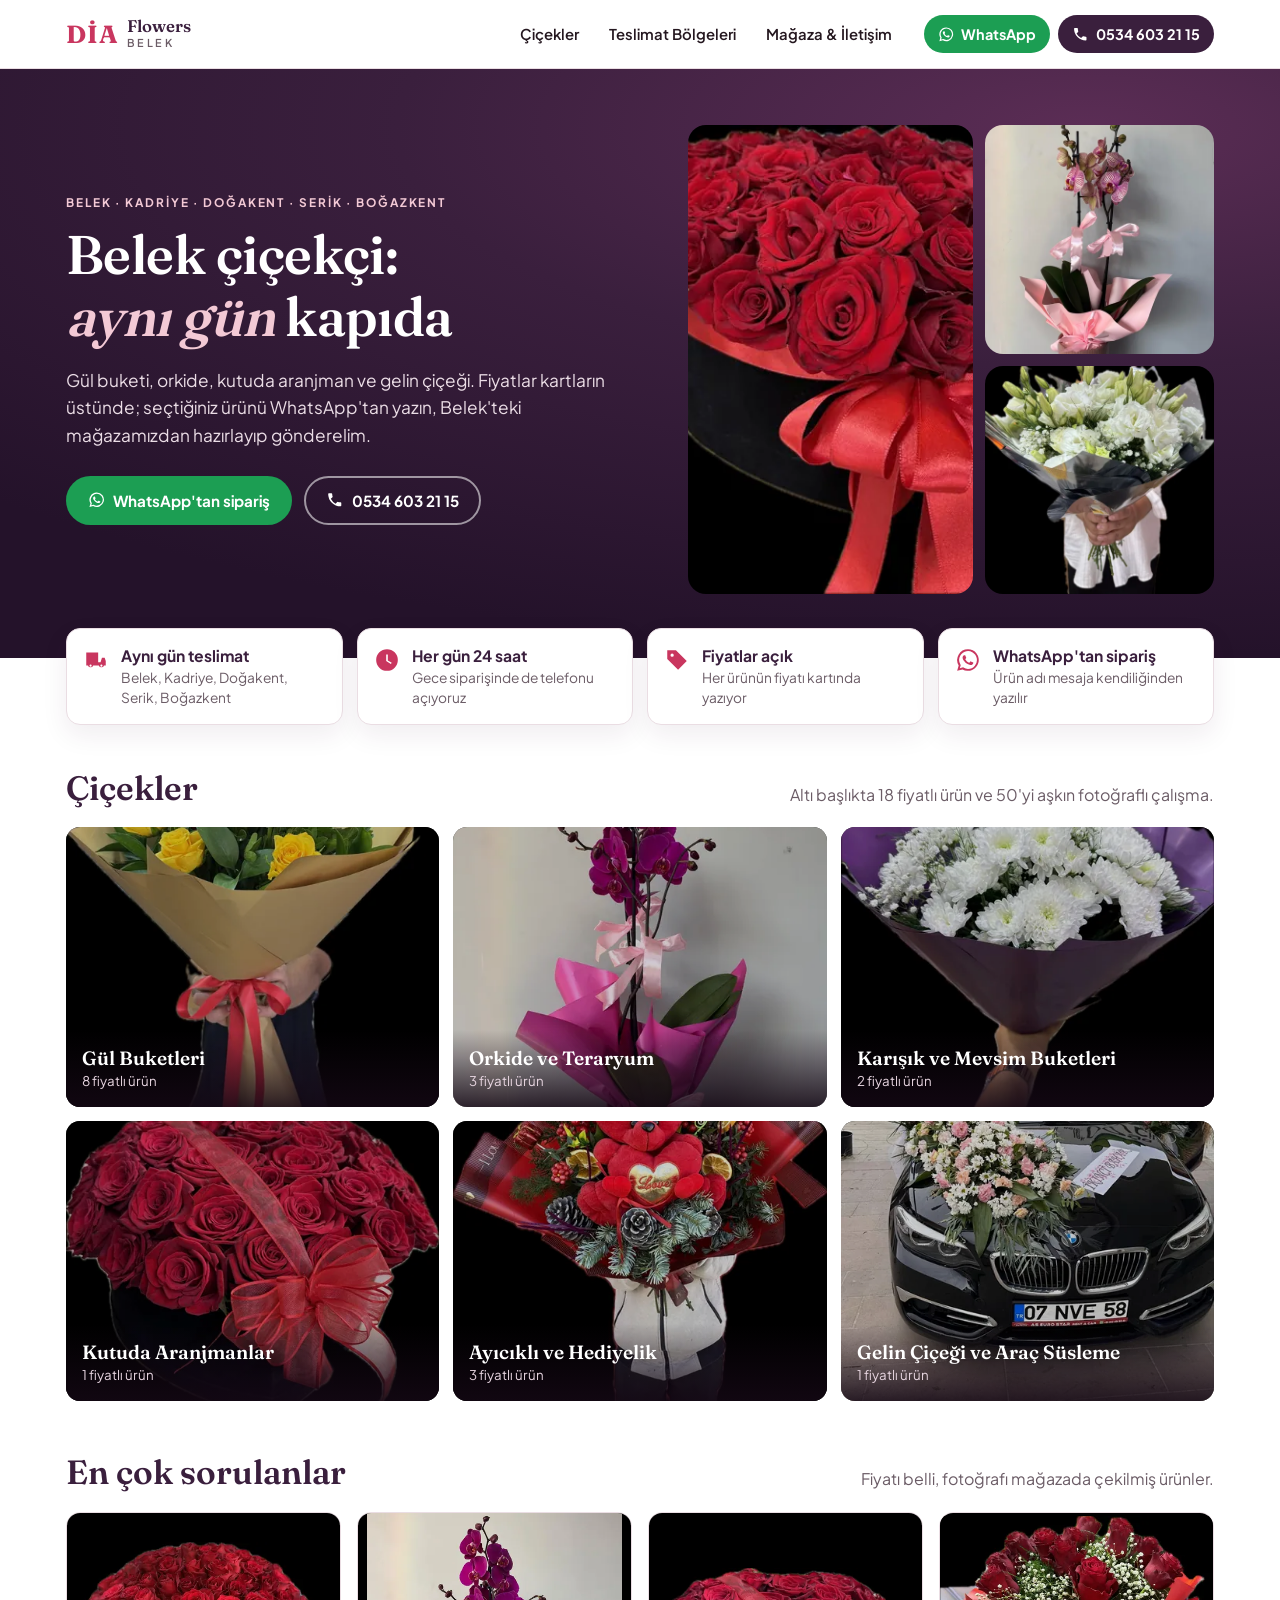
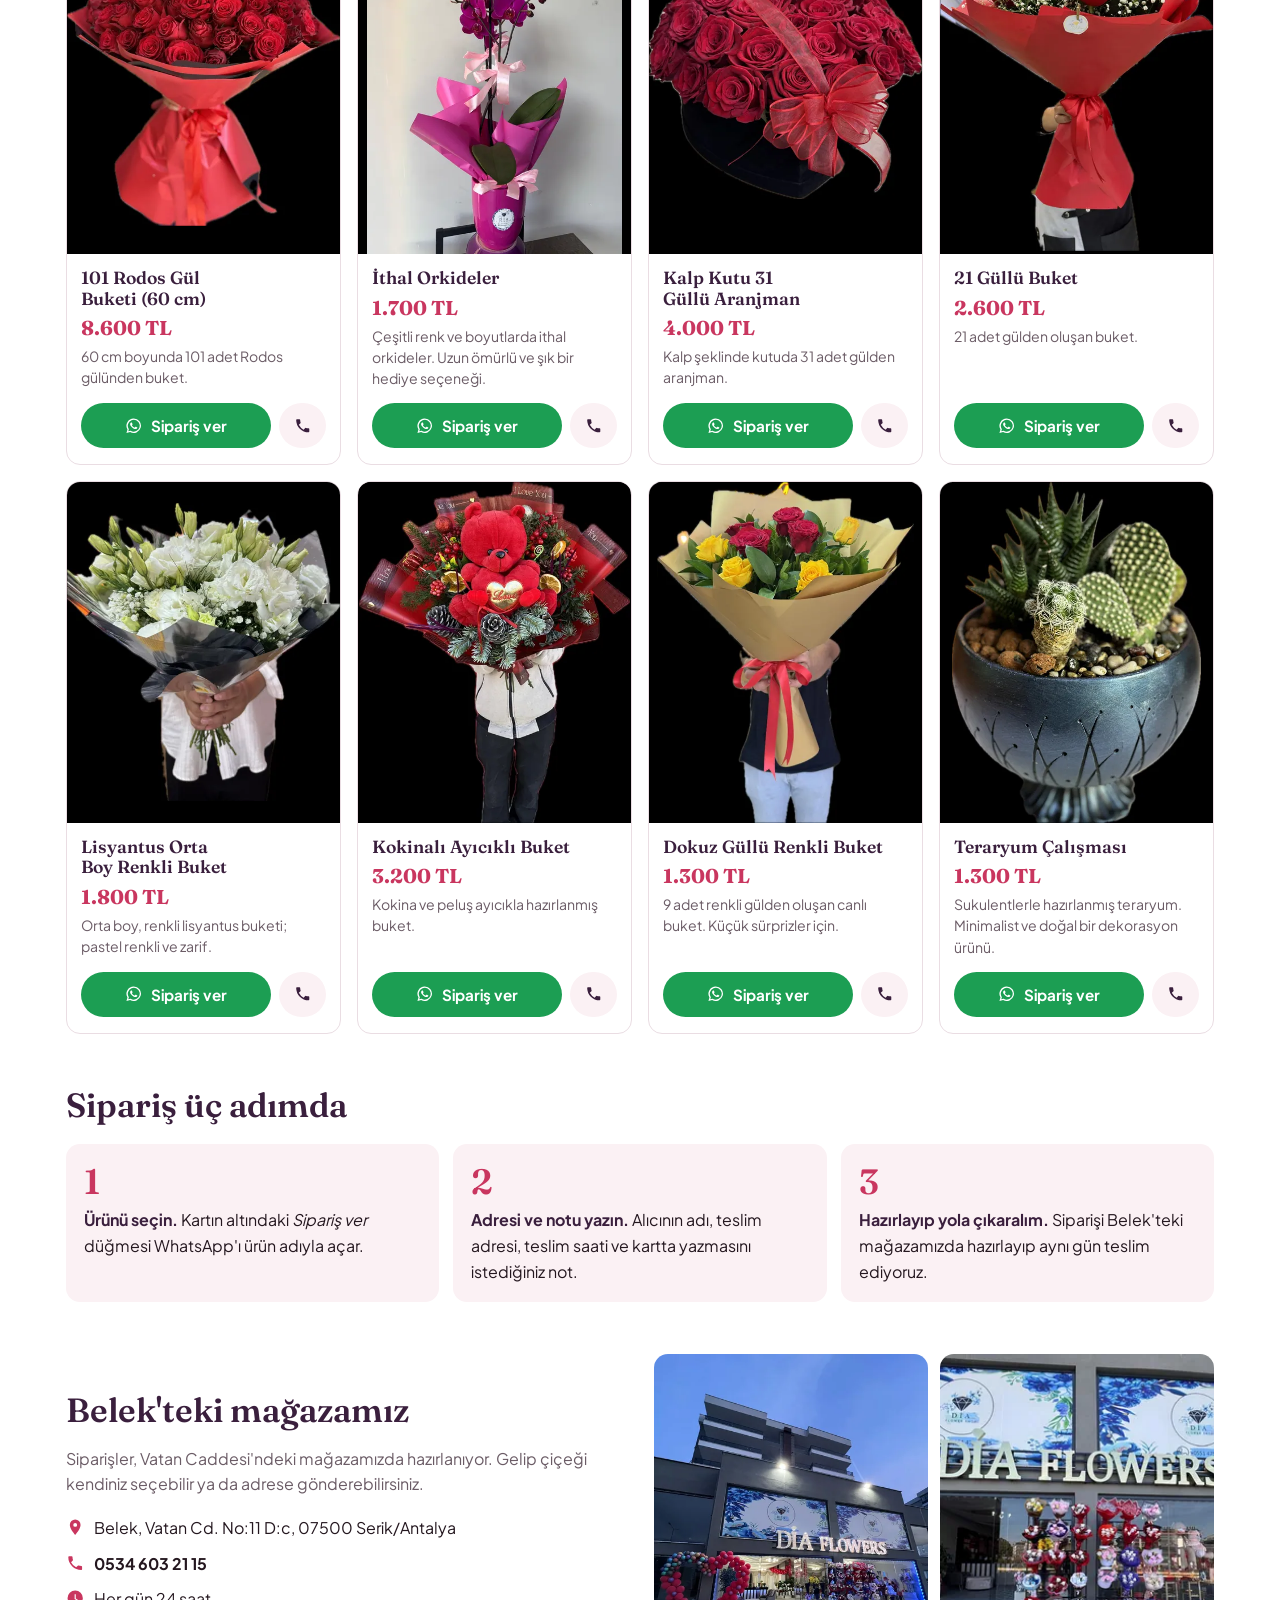
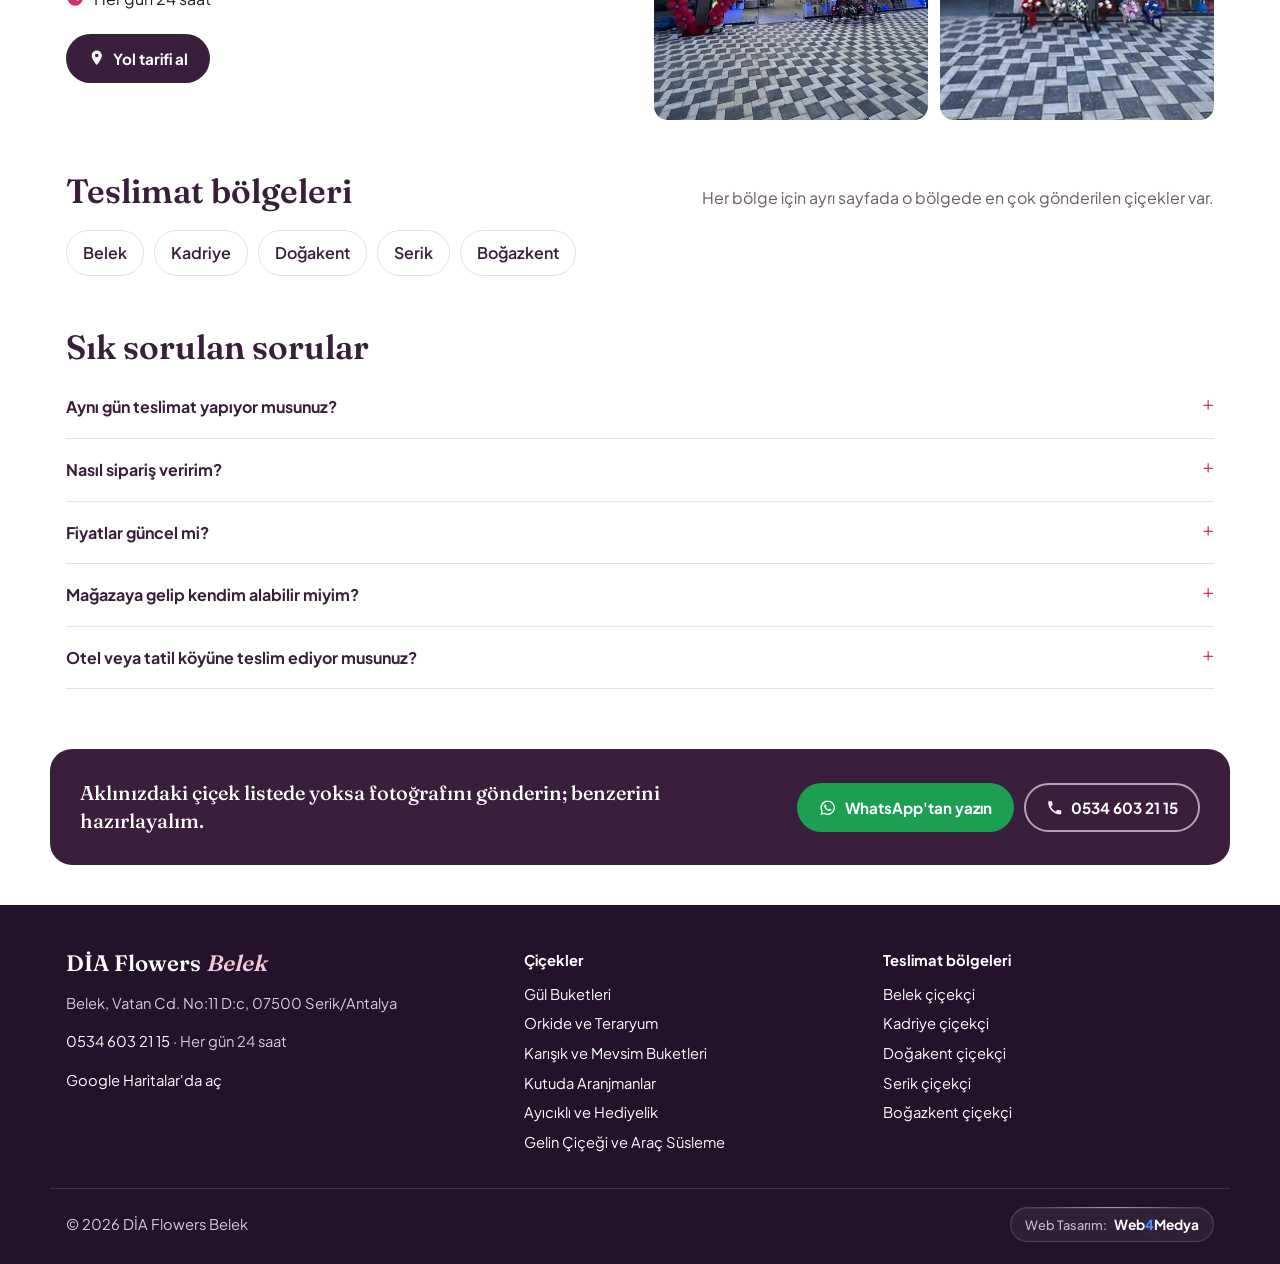
==== index.html @ a44ef358 "diabelekflowers.com ilk kurulum: anasayfa (Belek), 6 kategori, 4 bölge, iletişim; gerçek ürün fotoğr" ====
<!doctype html>
<html lang="tr">
<head>
<meta charset="utf-8">
<meta name="viewport" content="width=device-width, initial-scale=1">
<title>Belek Çiçekçi — Aynı Gün Çiçek Teslimatı | DİA Flowers</title>
<meta name="description" content="Belek, Kadriye, Doğakent, Serik ve Boğazkent&#x27;e aynı gün çiçek teslimatı. Gül buketi 1.300 TL&#x27;den, orkide 1.700 TL. Her gün 24 saat WhatsApp&#x27;tan sipariş.">
<link rel="canonical" href="https://diabelekflowers.com/">
<meta name="theme-color" content="#3A1F3D">
<meta property="og:type" content="website"><meta property="og:locale" content="tr_TR">
<meta property="og:title" content="Belek Çiçekçi — Aynı Gün Çiçek Teslimatı | DİA Flowers"><meta property="og:description" content="Belek, Kadriye, Doğakent, Serik ve Boğazkent&#x27;e aynı gün çiçek teslimatı. Gül buketi 1.300 TL&#x27;den, orkide 1.700 TL. Her gün 24 saat WhatsApp&#x27;tan sipariş.">
<meta property="og:url" content="https://diabelekflowers.com/"><meta property="og:image" content="https://diabelekflowers.com/images/og.jpg">
<link rel="icon" href="favicon.ico" sizes="any"><link rel="icon" type="image/png" sizes="192x192" href="images/favicon-192.png">
<link rel="apple-touch-icon" href="images/favicon-192.png">
<link rel="preload" href="assets/fonts/fraunces-latin.woff2" as="font" type="font/woff2" crossorigin>
<link rel="stylesheet" href="assets/css/site.css?v=c19290f3">
<script type="application/ld+json">{"@context": "https://schema.org", "@type": "Florist", "@id": "https://diabelekflowers.com/#isletme", "name": "DİA Flowers Belek", "alternateName": ["Belek Flowers Dia", "Serik DİA Flowers"], "url": "https://diabelekflowers.com/", "telephone": "+90 534 603 21 15", "email": "info@serikdiaflowers.com", "address": {"@type": "PostalAddress", "streetAddress": "Belek, Vatan Cd. No:11 D:c", "postalCode": "07500", "addressLocality": "Serik", "addressRegion": "Antalya", "addressCountry": "TR"}, "geo": {"@type": "GeoCoordinates", "latitude": 36.860642, "longitude": 31.060966}, "hasMap": "https://maps.google.com/?cid=12766109161344211274", "priceRange": "1.300 TL – 8.600 TL", "openingHoursSpecification": {"@type": "OpeningHoursSpecification", "dayOfWeek": ["Monday", "Tuesday", "Wednesday", "Thursday", "Friday", "Saturday", "Sunday"], "opens": "00:00", "closes": "23:59"}, "image": "https://diabelekflowers.com/images/magaza-900.webp", "areaServed": [{"@type": "Place", "name": "Belek, Serik, Antalya"}, {"@type": "Place", "name": "Kadriye, Serik, Antalya"}, {"@type": "Place", "name": "Doğakent, Serik, Antalya"}, {"@type": "Place", "name": "Serik, Serik, Antalya"}, {"@type": "Place", "name": "Boğazkent, Serik, Antalya"}]}</script><script type="application/ld+json">{"@context": "https://schema.org", "@type": "FAQPage", "mainEntity": [{"@type": "Question", "name": "Aynı gün teslimat yapıyor musunuz?", "acceptedAnswer": {"@type": "Answer", "text": "Evet. Belek, Kadriye, Doğakent, Serik ve Boğazkent'e aynı gün teslimat yapıyoruz. Siparişin saatini WhatsApp'tan yazdığınızda teslim saatini size söylüyoruz."}}, {"@type": "Question", "name": "Nasıl sipariş veririm?", "acceptedAnswer": {"@type": "Answer", "text": "Beğendiğiniz ürünün altındaki WhatsApp düğmesine basın; ürün adı mesaja kendiliğinden yazılır. Teslimat adresini, alıcının adını ve kart notunu ekleyin. İsterseniz 0534 603 21 15'i de arayabilirsiniz."}}, {"@type": "Question", "name": "Fiyatlar güncel mi?", "acceptedAnswer": {"@type": "Answer", "text": "Sitedeki fiyatlar mağazadaki fiyatlarla aynıdır. Fiyatı yazmayan ürünler ve özel tasarımlar için WhatsApp'tan fotoğrafla fiyat sorabilirsiniz."}}, {"@type": "Question", "name": "Mağazaya gelip kendim alabilir miyim?", "acceptedAnswer": {"@type": "Answer", "text": "Evet. Mağazamız Belek, Vatan Caddesi No:11'de. Her gün 24 saat açığız."}}, {"@type": "Question", "name": "Otel veya tatil köyüne teslim ediyor musunuz?", "acceptedAnswer": {"@type": "Answer", "text": "Teslimat adresi olarak otel adını ve oda/misafir adını yazmanız yeterli; teslim koşullarını siparişte birlikte netleştiriyoruz."}}]}</script>
</head>
<body>
<a class="atla" href="#icerik">İçeriğe geç</a>
<header class="ust">
 <div class="kap ust-ic">
  <a class="logo" href="" aria-label="DİA Flowers Belek anasayfa"><span class="logo-dia">DİA</span><span class="logo-fl">Flowers<small>Belek</small></span></a>
  <nav class="menu" id="menu" aria-label="Ana menü">
   <div class="acilir"><button type="button" class="acilir-d" aria-expanded="false">Çiçekler</button><div class="acilir-ic"><a href="gul-buketleri/">Gül Buketleri</a><a href="orkide-teraryum/">Orkide ve Teraryum</a><a href="buketler/">Karışık ve Mevsim Buketleri</a><a href="kutuda-aranjman/">Kutuda Aranjmanlar</a><a href="hediye-ayicikli/">Ayıcıklı ve Hediyelik</a><a href="gelin-cicegi-arac-susleme/">Gelin Çiçeği ve Araç Süsleme</a></div></div>
   <div class="acilir"><button type="button" class="acilir-d" aria-expanded="false">Teslimat Bölgeleri</button><div class="acilir-ic"><a href="">Belek</a><a href="kadriye-cicekci/">Kadriye</a><a href="dogakent-cicekci/">Doğakent</a><a href="serik-cicekci/">Serik</a><a href="bogazkent-cicekci/">Boğazkent</a></div></div>
   <a href="iletisim/">Mağaza &amp; İletişim</a>
  </nav>
  <div class="ust-sag">
   <a class="dg dg-wa" href="https://wa.me/905346032115?text=Merhaba%2C%20%C3%A7i%C3%A7ek%20sipari%C5%9Fi%20vermek%20istiyorum." rel="noopener" target="_blank"><svg viewBox="0 0 24 24" aria-hidden="true"><path d="M12 2a10 10 0 0 0-8.6 15.1L2 22l5-1.3A10 10 0 1 0 12 2zm0 18.2a8.2 8.2 0 0 1-4.2-1.2l-.3-.2-3 .8.8-2.9-.2-.3A8.2 8.2 0 1 1 12 20.2zm4.5-6.1c-.25-.12-1.47-.72-1.7-.8-.23-.09-.4-.13-.56.12-.17.25-.64.8-.79.97-.14.17-.29.19-.54.06a6.7 6.7 0 0 1-3.3-2.9c-.25-.43.25-.4.71-1.33a.45.45 0 0 0-.02-.42c-.06-.12-.56-1.35-.77-1.85-.2-.48-.4-.42-.56-.42h-.47a.9.9 0 0 0-.65.3 2.7 2.7 0 0 0-.85 2.02 4.7 4.7 0 0 0 1 2.5 10.8 10.8 0 0 0 4.1 3.65c1.53.66 2.13.71 2.9.6.47-.07 1.47-.6 1.67-1.18.21-.58.21-1.08.15-1.18-.06-.1-.23-.17-.48-.29z"/></svg><span class="dg-yz">WhatsApp</span></a>
   <a class="dg dg-ara" href="tel:+905346032115"><svg viewBox="0 0 24 24" aria-hidden="true"><path d="M6.6 10.8a15.1 15.1 0 0 0 6.6 6.6l2.2-2.2a1 1 0 0 1 1-.25 11.4 11.4 0 0 0 3.6.57 1 1 0 0 1 1 1V20a1 1 0 0 1-1 1A17 17 0 0 1 3 4a1 1 0 0 1 1-1h3.5a1 1 0 0 1 1 1c0 1.25.2 2.45.57 3.57a1 1 0 0 1-.25 1z"/></svg><span class="dg-yz">0534 603 21 15</span></a>
   <button class="menu-d" type="button" aria-controls="menu" aria-expanded="false" aria-label="Menüyü aç"><svg viewBox="0 0 24 24" aria-hidden="true"><path d="M3 6h18v2H3zm0 5h18v2H3zm0 5h18v2H3z"/></svg></button>
  </div>
 </div>
</header>
<main id="icerik">
<section class="hero">
 <div class="kap hero-ic">
  <div class="hero-yazi">
   <p class="ust-etiket">Belek · Kadriye · Doğakent · Serik · Boğazkent</p>
   <h1>Belek çiçekçi: <em>aynı gün</em> kapıda</h1>
   <p class="hero-p">Gül buketi, orkide, kutuda aranjman ve gelin çiçeği. Fiyatlar kartların üstünde; seçtiğiniz ürünü WhatsApp'tan yazın, Belek'teki mağazamızdan hazırlayıp gönderelim.</p>
   <div class="hero-d"><a class="btn btn-wa" href="https://wa.me/905346032115?text=Merhaba%2C%20%C3%A7i%C3%A7ek%20sipari%C5%9Fi%20vermek%20istiyorum." rel="noopener" target="_blank"><svg viewBox="0 0 24 24" aria-hidden="true"><path d="M12 2a10 10 0 0 0-8.6 15.1L2 22l5-1.3A10 10 0 1 0 12 2zm0 18.2a8.2 8.2 0 0 1-4.2-1.2l-.3-.2-3 .8.8-2.9-.2-.3A8.2 8.2 0 1 1 12 20.2zm4.5-6.1c-.25-.12-1.47-.72-1.7-.8-.23-.09-.4-.13-.56.12-.17.25-.64.8-.79.97-.14.17-.29.19-.54.06a6.7 6.7 0 0 1-3.3-2.9c-.25-.43.25-.4.71-1.33a.45.45 0 0 0-.02-.42c-.06-.12-.56-1.35-.77-1.85-.2-.48-.4-.42-.56-.42h-.47a.9.9 0 0 0-.65.3 2.7 2.7 0 0 0-.85 2.02 4.7 4.7 0 0 0 1 2.5 10.8 10.8 0 0 0 4.1 3.65c1.53.66 2.13.71 2.9.6.47-.07 1.47-.6 1.67-1.18.21-.58.21-1.08.15-1.18-.06-.1-.23-.17-.48-.29z"/></svg>WhatsApp'tan sipariş</a><a class="btn btn-acik" href="tel:+905346032115"><svg viewBox="0 0 24 24" aria-hidden="true"><path d="M6.6 10.8a15.1 15.1 0 0 0 6.6 6.6l2.2-2.2a1 1 0 0 1 1-.25 11.4 11.4 0 0 0 3.6.57 1 1 0 0 1 1 1V20a1 1 0 0 1-1 1A17 17 0 0 1 3 4a1 1 0 0 1 1-1h3.5a1 1 0 0 1 1 1c0 1.25.2 2.45.57 3.57a1 1 0 0 1-.25 1z"/></svg>0534 603 21 15</a></div>
  </div>
  <div class="hero-g"><img class="hg1" src="images/kutudakirmiziarajman-900.webp" srcset="images/kutudakirmiziarajman-480.webp 480w, images/kutudakirmiziarajman-900.webp 900w" sizes="(max-width:640px) 60vw, 340px" width="900" height="848" alt="Siyah kutuda kırmızı güller — DİA Flowers Belek" fetchpriority="high"><img class="hg2" src="images/orkide2-900.webp" srcset="images/orkide2-480.webp 480w, images/orkide2-900.webp 900w" sizes="(max-width:640px) 40vw, 220px" width="900" height="1200" alt="İthal orkide" loading="lazy" decoding="async"><img class="hg3" src="images/lisyantus1-900.webp" srcset="images/lisyantus1-480.webp 480w, images/lisyantus1-900.webp 900w" sizes="(max-width:640px) 40vw, 220px" width="900" height="982" alt="Lisyantus buketi" loading="lazy" decoding="async"></div>
 </div>
</section>
<ul class="guven kap">
 <li><svg viewBox="0 0 24 24" aria-hidden="true"><path d="M3 5h11v9h2.2l1.3-4H20l1 3v4h-1.6a2.5 2.5 0 0 1-4.8 0H9.4a2.5 2.5 0 0 1-4.8 0H3zm4 13.2a1 1 0 1 0 0-2 1 1 0 0 0 0 2zm10 0a1 1 0 1 0 0-2 1 1 0 0 0 0 2z"/></svg><span><b>Aynı gün teslimat</b>Belek, Kadriye, Doğakent, Serik, Boğazkent</span></li>
 <li><svg viewBox="0 0 24 24" aria-hidden="true"><path d="M12 2a10 10 0 1 0 10 10A10 10 0 0 0 12 2zm.75 10.4 3.6 2.15-.75 1.25L11.25 13V7h1.5z"/></svg><span><b>Her gün 24 saat</b>Gece siparişinde de telefonu açıyoruz</span></li>
 <li><svg viewBox="0 0 24 24" aria-hidden="true"><path d="M3 3h8l10 10-8 8L3 11zm4.5 6A1.5 1.5 0 1 0 6 7.5 1.5 1.5 0 0 0 7.5 9z"/></svg><span><b>Fiyatlar açık</b>Her ürünün fiyatı kartında yazıyor</span></li>
 <li><svg viewBox="0 0 24 24" aria-hidden="true"><path d="M12 2a10 10 0 0 0-8.6 15.1L2 22l5-1.3A10 10 0 1 0 12 2zm0 18.2a8.2 8.2 0 0 1-4.2-1.2l-.3-.2-3 .8.8-2.9-.2-.3A8.2 8.2 0 1 1 12 20.2zm4.5-6.1c-.25-.12-1.47-.72-1.7-.8-.23-.09-.4-.13-.56.12-.17.25-.64.8-.79.97-.14.17-.29.19-.54.06a6.7 6.7 0 0 1-3.3-2.9c-.25-.43.25-.4.71-1.33a.45.45 0 0 0-.02-.42c-.06-.12-.56-1.35-.77-1.85-.2-.48-.4-.42-.56-.42h-.47a.9.9 0 0 0-.65.3 2.7 2.7 0 0 0-.85 2.02 4.7 4.7 0 0 0 1 2.5 10.8 10.8 0 0 0 4.1 3.65c1.53.66 2.13.71 2.9.6.47-.07 1.47-.6 1.67-1.18.21-.58.21-1.08.15-1.18-.06-.1-.23-.17-.48-.29z"/></svg><span><b>WhatsApp'tan sipariş</b>Ürün adı mesaja kendiliğinden yazılır</span></li>
</ul>
<section class="bolum kap"><div class="bas"><h2>Çiçekler</h2><p>Altı başlıkta 18 fiyatlı ürün ve 50'yi aşkın fotoğraflı çalışma.</p></div>
 <div class="kk-izgara"><a class="kk" href="gul-buketleri/"><img class="" src="images/dokuz-900.webp" srcset="images/dokuz-480.webp 480w, images/dokuz-900.webp 900w" sizes="(max-width:640px) 50vw, 320px" width="900" height="1191" alt="Gül Buketleri" loading="lazy" decoding="async">
 <span class="kk-ic"><strong>Gül Buketleri</strong><small>8 fiyatlı ürün</small></span></a><a class="kk" href="orkide-teraryum/"><img class="" src="images/orkide1-900.webp" srcset="images/orkide1-480.webp 480w, images/orkide1-900.webp 900w" sizes="(max-width:640px) 50vw, 320px" width="900" height="1200" alt="Orkide ve Teraryum" loading="lazy" decoding="async">
 <span class="kk-ic"><strong>Orkide ve Teraryum</strong><small>3 fiyatlı ürün</small></span></a><a class="kk" href="buketler/"><img class="" src="images/ithalyerli1-900.webp" srcset="images/ithalyerli1-480.webp 480w, images/ithalyerli1-900.webp 900w" sizes="(max-width:640px) 50vw, 320px" width="900" height="1048" alt="Karışık ve Mevsim Buketleri" loading="lazy" decoding="async">
 <span class="kk-ic"><strong>Karışık ve Mevsim Buketleri</strong><small>2 fiyatlı ürün</small></span></a><a class="kk" href="kutuda-aranjman/"><img class="" src="images/kalp1-900.webp" srcset="images/kalp1-480.webp 480w, images/kalp1-900.webp 900w" sizes="(max-width:640px) 50vw, 320px" width="900" height="761" alt="Kutuda Aranjmanlar" loading="lazy" decoding="async">
 <span class="kk-ic"><strong>Kutuda Aranjmanlar</strong><small>1 fiyatlı ürün</small></span></a><a class="kk" href="hediye-ayicikli/"><img class="" src="images/kokoinali-900.webp" srcset="images/kokoinali-480.webp 480w, images/kokoinali-900.webp 900w" sizes="(max-width:640px) 50vw, 320px" width="900" height="1131" alt="Ayıcıklı ve Hediyelik" loading="lazy" decoding="async">
 <span class="kk-ic"><strong>Ayıcıklı ve Hediyelik</strong><small>3 fiyatlı ürün</small></span></a><a class="kk" href="gelin-cicegi-arac-susleme/"><img class="" src="images/araba1-900.webp" srcset="images/araba1-480.webp 480w, images/araba1-900.webp 900w" sizes="(max-width:640px) 50vw, 320px" width="900" height="1181" alt="Gelin Çiçeği ve Araç Süsleme" loading="lazy" decoding="async">
 <span class="kk-ic"><strong>Gelin Çiçeği ve Araç Süsleme</strong><small>1 fiyatlı ürün</small></span></a></div></section>
<section class="bolum kap"><div class="bas"><h2>En çok sorulanlar</h2><p>Fiyatı belli, fotoğrafı mağazada çekilmiş ürünler.</p></div>
 <div class="izgara"><article class="kart">
 <div class="kart-g"><img class="" src="images/rodos1-900.webp" srcset="images/rodos1-480.webp 480w, images/rodos1-900.webp 900w" sizes="(max-width:640px) 50vw, 300px" width="900" height="936" alt="101 Rodos Gül Buketi (60 cm) — DİA Flowers Belek" loading="lazy" decoding="async"></div>
 <div class="kart-ic">
  <h3>101 Rodos Gül Buketi (60 cm)</h3>
  <p class="fiyat">8.600 TL</p>
  <p class="kart-a">60 cm boyunda 101 adet Rodos gülünden buket.</p>
  <div class="kart-d"><a class="btn btn-wa" href="https://wa.me/905346032115?text=Merhaba%2C%20101%20Rodos%20G%C3%BCl%20Buketi%20%2860%20cm%29%20%288.600%20TL%29%20sipari%C5%9F%20vermek%20istiyorum." rel="noopener" target="_blank"><svg viewBox="0 0 24 24" aria-hidden="true"><path d="M12 2a10 10 0 0 0-8.6 15.1L2 22l5-1.3A10 10 0 1 0 12 2zm0 18.2a8.2 8.2 0 0 1-4.2-1.2l-.3-.2-3 .8.8-2.9-.2-.3A8.2 8.2 0 1 1 12 20.2zm4.5-6.1c-.25-.12-1.47-.72-1.7-.8-.23-.09-.4-.13-.56.12-.17.25-.64.8-.79.97-.14.17-.29.19-.54.06a6.7 6.7 0 0 1-3.3-2.9c-.25-.43.25-.4.71-1.33a.45.45 0 0 0-.02-.42c-.06-.12-.56-1.35-.77-1.85-.2-.48-.4-.42-.56-.42h-.47a.9.9 0 0 0-.65.3 2.7 2.7 0 0 0-.85 2.02 4.7 4.7 0 0 0 1 2.5 10.8 10.8 0 0 0 4.1 3.65c1.53.66 2.13.71 2.9.6.47-.07 1.47-.6 1.67-1.18.21-.58.21-1.08.15-1.18-.06-.1-.23-.17-.48-.29z"/></svg>Sipariş ver</a><a class="btn btn-ara" href="tel:+905346032115" aria-label="101 Rodos Gül Buketi (60 cm) için ara"><svg viewBox="0 0 24 24" aria-hidden="true"><path d="M6.6 10.8a15.1 15.1 0 0 0 6.6 6.6l2.2-2.2a1 1 0 0 1 1-.25 11.4 11.4 0 0 0 3.6.57 1 1 0 0 1 1 1V20a1 1 0 0 1-1 1A17 17 0 0 1 3 4a1 1 0 0 1 1-1h3.5a1 1 0 0 1 1 1c0 1.25.2 2.45.57 3.57a1 1 0 0 1-.25 1z"/></svg></a></div>
 </div>
</article><article class="kart">
 <div class="kart-g"><img class="" src="images/orkide1-900.webp" srcset="images/orkide1-480.webp 480w, images/orkide1-900.webp 900w" sizes="(max-width:640px) 50vw, 300px" width="900" height="1200" alt="İthal Orkideler — DİA Flowers Belek" loading="lazy" decoding="async"></div>
 <div class="kart-ic">
  <h3>İthal Orkideler</h3>
  <p class="fiyat">1.700 TL</p>
  <p class="kart-a">Çeşitli renk ve boyutlarda ithal orkideler. Uzun ömürlü ve şık bir hediye seçeneği.</p>
  <div class="kart-d"><a class="btn btn-wa" href="https://wa.me/905346032115?text=Merhaba%2C%20%C4%B0thal%20Orkideler%20%281.700%20TL%29%20sipari%C5%9F%20vermek%20istiyorum." rel="noopener" target="_blank"><svg viewBox="0 0 24 24" aria-hidden="true"><path d="M12 2a10 10 0 0 0-8.6 15.1L2 22l5-1.3A10 10 0 1 0 12 2zm0 18.2a8.2 8.2 0 0 1-4.2-1.2l-.3-.2-3 .8.8-2.9-.2-.3A8.2 8.2 0 1 1 12 20.2zm4.5-6.1c-.25-.12-1.47-.72-1.7-.8-.23-.09-.4-.13-.56.12-.17.25-.64.8-.79.97-.14.17-.29.19-.54.06a6.7 6.7 0 0 1-3.3-2.9c-.25-.43.25-.4.71-1.33a.45.45 0 0 0-.02-.42c-.06-.12-.56-1.35-.77-1.85-.2-.48-.4-.42-.56-.42h-.47a.9.9 0 0 0-.65.3 2.7 2.7 0 0 0-.85 2.02 4.7 4.7 0 0 0 1 2.5 10.8 10.8 0 0 0 4.1 3.65c1.53.66 2.13.71 2.9.6.47-.07 1.47-.6 1.67-1.18.21-.58.21-1.08.15-1.18-.06-.1-.23-.17-.48-.29z"/></svg>Sipariş ver</a><a class="btn btn-ara" href="tel:+905346032115" aria-label="İthal Orkideler için ara"><svg viewBox="0 0 24 24" aria-hidden="true"><path d="M6.6 10.8a15.1 15.1 0 0 0 6.6 6.6l2.2-2.2a1 1 0 0 1 1-.25 11.4 11.4 0 0 0 3.6.57 1 1 0 0 1 1 1V20a1 1 0 0 1-1 1A17 17 0 0 1 3 4a1 1 0 0 1 1-1h3.5a1 1 0 0 1 1 1c0 1.25.2 2.45.57 3.57a1 1 0 0 1-.25 1z"/></svg></a></div>
 </div>
</article><article class="kart">
 <div class="kart-g"><img class="" src="images/kalp1-900.webp" srcset="images/kalp1-480.webp 480w, images/kalp1-900.webp 900w" sizes="(max-width:640px) 50vw, 300px" width="900" height="761" alt="Kalp Kutu 31 Güllü Aranjman — DİA Flowers Belek" loading="lazy" decoding="async"></div>
 <div class="kart-ic">
  <h3>Kalp Kutu 31 Güllü Aranjman</h3>
  <p class="fiyat">4.000 TL</p>
  <p class="kart-a">Kalp şeklinde kutuda 31 adet gülden aranjman.</p>
  <div class="kart-d"><a class="btn btn-wa" href="https://wa.me/905346032115?text=Merhaba%2C%20Kalp%20Kutu%2031%20G%C3%BCll%C3%BC%20Aranjman%20%284.000%20TL%29%20sipari%C5%9F%20vermek%20istiyorum." rel="noopener" target="_blank"><svg viewBox="0 0 24 24" aria-hidden="true"><path d="M12 2a10 10 0 0 0-8.6 15.1L2 22l5-1.3A10 10 0 1 0 12 2zm0 18.2a8.2 8.2 0 0 1-4.2-1.2l-.3-.2-3 .8.8-2.9-.2-.3A8.2 8.2 0 1 1 12 20.2zm4.5-6.1c-.25-.12-1.47-.72-1.7-.8-.23-.09-.4-.13-.56.12-.17.25-.64.8-.79.97-.14.17-.29.19-.54.06a6.7 6.7 0 0 1-3.3-2.9c-.25-.43.25-.4.71-1.33a.45.45 0 0 0-.02-.42c-.06-.12-.56-1.35-.77-1.85-.2-.48-.4-.42-.56-.42h-.47a.9.9 0 0 0-.65.3 2.7 2.7 0 0 0-.85 2.02 4.7 4.7 0 0 0 1 2.5 10.8 10.8 0 0 0 4.1 3.65c1.53.66 2.13.71 2.9.6.47-.07 1.47-.6 1.67-1.18.21-.58.21-1.08.15-1.18-.06-.1-.23-.17-.48-.29z"/></svg>Sipariş ver</a><a class="btn btn-ara" href="tel:+905346032115" aria-label="Kalp Kutu 31 Güllü Aranjman için ara"><svg viewBox="0 0 24 24" aria-hidden="true"><path d="M6.6 10.8a15.1 15.1 0 0 0 6.6 6.6l2.2-2.2a1 1 0 0 1 1-.25 11.4 11.4 0 0 0 3.6.57 1 1 0 0 1 1 1V20a1 1 0 0 1-1 1A17 17 0 0 1 3 4a1 1 0 0 1 1-1h3.5a1 1 0 0 1 1 1c0 1.25.2 2.45.57 3.57a1 1 0 0 1-.25 1z"/></svg></a></div>
 </div>
</article><article class="kart">
 <div class="kart-g"><img class="" src="images/21gullu1-900.webp" srcset="images/21gullu1-480.webp 480w, images/21gullu1-900.webp 900w" sizes="(max-width:640px) 50vw, 300px" width="900" height="1105" alt="21 Güllü Buket — DİA Flowers Belek" loading="lazy" decoding="async"></div>
 <div class="kart-ic">
  <h3>21 Güllü Buket</h3>
  <p class="fiyat">2.600 TL</p>
  <p class="kart-a">21 adet gülden oluşan buket.</p>
  <div class="kart-d"><a class="btn btn-wa" href="https://wa.me/905346032115?text=Merhaba%2C%2021%20G%C3%BCll%C3%BC%20Buket%20%282.600%20TL%29%20sipari%C5%9F%20vermek%20istiyorum." rel="noopener" target="_blank"><svg viewBox="0 0 24 24" aria-hidden="true"><path d="M12 2a10 10 0 0 0-8.6 15.1L2 22l5-1.3A10 10 0 1 0 12 2zm0 18.2a8.2 8.2 0 0 1-4.2-1.2l-.3-.2-3 .8.8-2.9-.2-.3A8.2 8.2 0 1 1 12 20.2zm4.5-6.1c-.25-.12-1.47-.72-1.7-.8-.23-.09-.4-.13-.56.12-.17.25-.64.8-.79.97-.14.17-.29.19-.54.06a6.7 6.7 0 0 1-3.3-2.9c-.25-.43.25-.4.71-1.33a.45.45 0 0 0-.02-.42c-.06-.12-.56-1.35-.77-1.85-.2-.48-.4-.42-.56-.42h-.47a.9.9 0 0 0-.65.3 2.7 2.7 0 0 0-.85 2.02 4.7 4.7 0 0 0 1 2.5 10.8 10.8 0 0 0 4.1 3.65c1.53.66 2.13.71 2.9.6.47-.07 1.47-.6 1.67-1.18.21-.58.21-1.08.15-1.18-.06-.1-.23-.17-.48-.29z"/></svg>Sipariş ver</a><a class="btn btn-ara" href="tel:+905346032115" aria-label="21 Güllü Buket için ara"><svg viewBox="0 0 24 24" aria-hidden="true"><path d="M6.6 10.8a15.1 15.1 0 0 0 6.6 6.6l2.2-2.2a1 1 0 0 1 1-.25 11.4 11.4 0 0 0 3.6.57 1 1 0 0 1 1 1V20a1 1 0 0 1-1 1A17 17 0 0 1 3 4a1 1 0 0 1 1-1h3.5a1 1 0 0 1 1 1c0 1.25.2 2.45.57 3.57a1 1 0 0 1-.25 1z"/></svg></a></div>
 </div>
</article><article class="kart">
 <div class="kart-g"><img class="" src="images/lisyantus1-900.webp" srcset="images/lisyantus1-480.webp 480w, images/lisyantus1-900.webp 900w" sizes="(max-width:640px) 50vw, 300px" width="900" height="982" alt="Lisyantus Orta Boy Renkli Buket — DİA Flowers Belek" loading="lazy" decoding="async"></div>
 <div class="kart-ic">
  <h3>Lisyantus Orta Boy Renkli Buket</h3>
  <p class="fiyat">1.800 TL</p>
  <p class="kart-a">Orta boy, renkli lisyantus buketi; pastel renkli ve zarif.</p>
  <div class="kart-d"><a class="btn btn-wa" href="https://wa.me/905346032115?text=Merhaba%2C%20Lisyantus%20Orta%20Boy%20Renkli%20Buket%20%281.800%20TL%29%20sipari%C5%9F%20vermek%20istiyorum." rel="noopener" target="_blank"><svg viewBox="0 0 24 24" aria-hidden="true"><path d="M12 2a10 10 0 0 0-8.6 15.1L2 22l5-1.3A10 10 0 1 0 12 2zm0 18.2a8.2 8.2 0 0 1-4.2-1.2l-.3-.2-3 .8.8-2.9-.2-.3A8.2 8.2 0 1 1 12 20.2zm4.5-6.1c-.25-.12-1.47-.72-1.7-.8-.23-.09-.4-.13-.56.12-.17.25-.64.8-.79.97-.14.17-.29.19-.54.06a6.7 6.7 0 0 1-3.3-2.9c-.25-.43.25-.4.71-1.33a.45.45 0 0 0-.02-.42c-.06-.12-.56-1.35-.77-1.85-.2-.48-.4-.42-.56-.42h-.47a.9.9 0 0 0-.65.3 2.7 2.7 0 0 0-.85 2.02 4.7 4.7 0 0 0 1 2.5 10.8 10.8 0 0 0 4.1 3.65c1.53.66 2.13.71 2.9.6.47-.07 1.47-.6 1.67-1.18.21-.58.21-1.08.15-1.18-.06-.1-.23-.17-.48-.29z"/></svg>Sipariş ver</a><a class="btn btn-ara" href="tel:+905346032115" aria-label="Lisyantus Orta Boy Renkli Buket için ara"><svg viewBox="0 0 24 24" aria-hidden="true"><path d="M6.6 10.8a15.1 15.1 0 0 0 6.6 6.6l2.2-2.2a1 1 0 0 1 1-.25 11.4 11.4 0 0 0 3.6.57 1 1 0 0 1 1 1V20a1 1 0 0 1-1 1A17 17 0 0 1 3 4a1 1 0 0 1 1-1h3.5a1 1 0 0 1 1 1c0 1.25.2 2.45.57 3.57a1 1 0 0 1-.25 1z"/></svg></a></div>
 </div>
</article><article class="kart">
 <div class="kart-g"><img class="" src="images/kokoinali-900.webp" srcset="images/kokoinali-480.webp 480w, images/kokoinali-900.webp 900w" sizes="(max-width:640px) 50vw, 300px" width="900" height="1131" alt="Kokinalı Ayıcıklı Buket — DİA Flowers Belek" loading="lazy" decoding="async"></div>
 <div class="kart-ic">
  <h3>Kokinalı Ayıcıklı Buket</h3>
  <p class="fiyat">3.200 TL</p>
  <p class="kart-a">Kokina ve peluş ayıcıkla hazırlanmış buket.</p>
  <div class="kart-d"><a class="btn btn-wa" href="https://wa.me/905346032115?text=Merhaba%2C%20Kokinal%C4%B1%20Ay%C4%B1c%C4%B1kl%C4%B1%20Buket%20%283.200%20TL%29%20sipari%C5%9F%20vermek%20istiyorum." rel="noopener" target="_blank"><svg viewBox="0 0 24 24" aria-hidden="true"><path d="M12 2a10 10 0 0 0-8.6 15.1L2 22l5-1.3A10 10 0 1 0 12 2zm0 18.2a8.2 8.2 0 0 1-4.2-1.2l-.3-.2-3 .8.8-2.9-.2-.3A8.2 8.2 0 1 1 12 20.2zm4.5-6.1c-.25-.12-1.47-.72-1.7-.8-.23-.09-.4-.13-.56.12-.17.25-.64.8-.79.97-.14.17-.29.19-.54.06a6.7 6.7 0 0 1-3.3-2.9c-.25-.43.25-.4.71-1.33a.45.45 0 0 0-.02-.42c-.06-.12-.56-1.35-.77-1.85-.2-.48-.4-.42-.56-.42h-.47a.9.9 0 0 0-.65.3 2.7 2.7 0 0 0-.85 2.02 4.7 4.7 0 0 0 1 2.5 10.8 10.8 0 0 0 4.1 3.65c1.53.66 2.13.71 2.9.6.47-.07 1.47-.6 1.67-1.18.21-.58.21-1.08.15-1.18-.06-.1-.23-.17-.48-.29z"/></svg>Sipariş ver</a><a class="btn btn-ara" href="tel:+905346032115" aria-label="Kokinalı Ayıcıklı Buket için ara"><svg viewBox="0 0 24 24" aria-hidden="true"><path d="M6.6 10.8a15.1 15.1 0 0 0 6.6 6.6l2.2-2.2a1 1 0 0 1 1-.25 11.4 11.4 0 0 0 3.6.57 1 1 0 0 1 1 1V20a1 1 0 0 1-1 1A17 17 0 0 1 3 4a1 1 0 0 1 1-1h3.5a1 1 0 0 1 1 1c0 1.25.2 2.45.57 3.57a1 1 0 0 1-.25 1z"/></svg></a></div>
 </div>
</article><article class="kart">
 <div class="kart-g"><img class="" src="images/dokuz-900.webp" srcset="images/dokuz-480.webp 480w, images/dokuz-900.webp 900w" sizes="(max-width:640px) 50vw, 300px" width="900" height="1191" alt="Dokuz Güllü Renkli Buket — DİA Flowers Belek" loading="lazy" decoding="async"></div>
 <div class="kart-ic">
  <h3>Dokuz Güllü Renkli Buket</h3>
  <p class="fiyat">1.300 TL</p>
  <p class="kart-a">9 adet renkli gülden oluşan canlı buket. Küçük sürprizler için.</p>
  <div class="kart-d"><a class="btn btn-wa" href="https://wa.me/905346032115?text=Merhaba%2C%20Dokuz%20G%C3%BCll%C3%BC%20Renkli%20Buket%20%281.300%20TL%29%20sipari%C5%9F%20vermek%20istiyorum." rel="noopener" target="_blank"><svg viewBox="0 0 24 24" aria-hidden="true"><path d="M12 2a10 10 0 0 0-8.6 15.1L2 22l5-1.3A10 10 0 1 0 12 2zm0 18.2a8.2 8.2 0 0 1-4.2-1.2l-.3-.2-3 .8.8-2.9-.2-.3A8.2 8.2 0 1 1 12 20.2zm4.5-6.1c-.25-.12-1.47-.72-1.7-.8-.23-.09-.4-.13-.56.12-.17.25-.64.8-.79.97-.14.17-.29.19-.54.06a6.7 6.7 0 0 1-3.3-2.9c-.25-.43.25-.4.71-1.33a.45.45 0 0 0-.02-.42c-.06-.12-.56-1.35-.77-1.85-.2-.48-.4-.42-.56-.42h-.47a.9.9 0 0 0-.65.3 2.7 2.7 0 0 0-.85 2.02 4.7 4.7 0 0 0 1 2.5 10.8 10.8 0 0 0 4.1 3.65c1.53.66 2.13.71 2.9.6.47-.07 1.47-.6 1.67-1.18.21-.58.21-1.08.15-1.18-.06-.1-.23-.17-.48-.29z"/></svg>Sipariş ver</a><a class="btn btn-ara" href="tel:+905346032115" aria-label="Dokuz Güllü Renkli Buket için ara"><svg viewBox="0 0 24 24" aria-hidden="true"><path d="M6.6 10.8a15.1 15.1 0 0 0 6.6 6.6l2.2-2.2a1 1 0 0 1 1-.25 11.4 11.4 0 0 0 3.6.57 1 1 0 0 1 1 1V20a1 1 0 0 1-1 1A17 17 0 0 1 3 4a1 1 0 0 1 1-1h3.5a1 1 0 0 1 1 1c0 1.25.2 2.45.57 3.57a1 1 0 0 1-.25 1z"/></svg></a></div>
 </div>
</article><article class="kart">
 <div class="kart-g"><img class="" src="images/tereryum1-900.webp" srcset="images/tereryum1-480.webp 480w, images/tereryum1-900.webp 900w" sizes="(max-width:640px) 50vw, 300px" width="900" height="1233" alt="Teraryum Çalışması — DİA Flowers Belek" loading="lazy" decoding="async"></div>
 <div class="kart-ic">
  <h3>Teraryum Çalışması</h3>
  <p class="fiyat">1.300 TL</p>
  <p class="kart-a">Sukulentlerle hazırlanmış teraryum. Minimalist ve doğal bir dekorasyon ürünü.</p>
  <div class="kart-d"><a class="btn btn-wa" href="https://wa.me/905346032115?text=Merhaba%2C%20Teraryum%20%C3%87al%C4%B1%C5%9Fmas%C4%B1%20%281.300%20TL%29%20sipari%C5%9F%20vermek%20istiyorum." rel="noopener" target="_blank"><svg viewBox="0 0 24 24" aria-hidden="true"><path d="M12 2a10 10 0 0 0-8.6 15.1L2 22l5-1.3A10 10 0 1 0 12 2zm0 18.2a8.2 8.2 0 0 1-4.2-1.2l-.3-.2-3 .8.8-2.9-.2-.3A8.2 8.2 0 1 1 12 20.2zm4.5-6.1c-.25-.12-1.47-.72-1.7-.8-.23-.09-.4-.13-.56.12-.17.25-.64.8-.79.97-.14.17-.29.19-.54.06a6.7 6.7 0 0 1-3.3-2.9c-.25-.43.25-.4.71-1.33a.45.45 0 0 0-.02-.42c-.06-.12-.56-1.35-.77-1.85-.2-.48-.4-.42-.56-.42h-.47a.9.9 0 0 0-.65.3 2.7 2.7 0 0 0-.85 2.02 4.7 4.7 0 0 0 1 2.5 10.8 10.8 0 0 0 4.1 3.65c1.53.66 2.13.71 2.9.6.47-.07 1.47-.6 1.67-1.18.21-.58.21-1.08.15-1.18-.06-.1-.23-.17-.48-.29z"/></svg>Sipariş ver</a><a class="btn btn-ara" href="tel:+905346032115" aria-label="Teraryum Çalışması için ara"><svg viewBox="0 0 24 24" aria-hidden="true"><path d="M6.6 10.8a15.1 15.1 0 0 0 6.6 6.6l2.2-2.2a1 1 0 0 1 1-.25 11.4 11.4 0 0 0 3.6.57 1 1 0 0 1 1 1V20a1 1 0 0 1-1 1A17 17 0 0 1 3 4a1 1 0 0 1 1-1h3.5a1 1 0 0 1 1 1c0 1.25.2 2.45.57 3.57a1 1 0 0 1-.25 1z"/></svg></a></div>
 </div>
</article></div></section>
<section class="bolum kap"><h2>Sipariş üç adımda</h2>
 <ol class="adim">
  <li><b>Ürünü seçin.</b> Kartın altındaki <em>Sipariş ver</em> düğmesi WhatsApp'ı ürün adıyla açar.</li>
  <li><b>Adresi ve notu yazın.</b> Alıcının adı, teslim adresi, teslim saati ve kartta yazmasını istediğiniz not.</li>
  <li><b>Hazırlayıp yola çıkaralım.</b> Siparişi Belek'teki mağazamızda hazırlayıp aynı gün teslim ediyoruz.</li>
 </ol></section>
<section class="bolum magaza kap">
 <div class="mg-yazi"><h2>Belek'teki mağazamız</h2>
  <p>Siparişler, Vatan Caddesi'ndeki mağazamızda hazırlanıyor. Gelip çiçeği kendiniz seçebilir ya da adrese gönderebilirsiniz.</p>
  <ul class="bilgi">
   <li><svg viewBox="0 0 24 24" aria-hidden="true"><path d="M12 2a7 7 0 0 0-7 7c0 5.25 7 13 7 13s7-7.75 7-13a7 7 0 0 0-7-7zm0 9.5A2.5 2.5 0 1 1 12 6.5a2.5 2.5 0 0 1 0 5z"/></svg><span>Belek, Vatan Cd. No:11 D:c, 07500 Serik/Antalya</span></li>
   <li><svg viewBox="0 0 24 24" aria-hidden="true"><path d="M6.6 10.8a15.1 15.1 0 0 0 6.6 6.6l2.2-2.2a1 1 0 0 1 1-.25 11.4 11.4 0 0 0 3.6.57 1 1 0 0 1 1 1V20a1 1 0 0 1-1 1A17 17 0 0 1 3 4a1 1 0 0 1 1-1h3.5a1 1 0 0 1 1 1c0 1.25.2 2.45.57 3.57a1 1 0 0 1-.25 1z"/></svg><a href="tel:+905346032115">0534 603 21 15</a></li>
   <li><svg viewBox="0 0 24 24" aria-hidden="true"><path d="M12 2a10 10 0 1 0 10 10A10 10 0 0 0 12 2zm.75 10.4 3.6 2.15-.75 1.25L11.25 13V7h1.5z"/></svg><span>Her gün 24 saat</span></li>
  </ul>
  <a class="btn btn-ana" href="https://maps.google.com/?cid=12766109161344211274" rel="noopener" target="_blank"><svg viewBox="0 0 24 24" aria-hidden="true"><path d="M12 2a7 7 0 0 0-7 7c0 5.25 7 13 7 13s7-7.75 7-13a7 7 0 0 0-7-7zm0 9.5A2.5 2.5 0 1 1 12 6.5a2.5 2.5 0 0 1 0 5z"/></svg>Yol tarifi al</a></div>
 <div class="mg-foto"><figure><img class="" src="images/magaza-900.webp" srcset="images/magaza-480.webp 480w, images/magaza-900.webp 900w" sizes="(max-width:640px) 100vw, 360px" width="900" height="1200" alt="DİA Flowers Belek mağazası, akşam" loading="lazy" decoding="async"></figure><figure><img class="" src="images/dukkan1-900.webp" srcset="images/dukkan1-480.webp 480w, images/dukkan1-900.webp 900w" sizes="(max-width:640px) 100vw, 360px" width="900" height="675" alt="DİA Flowers mağaza vitrini" loading="lazy" decoding="async"></figure></div>
</section>
<section class="bolum kap"><div class="bas"><h2>Teslimat bölgeleri</h2><p>Her bölge için ayrı sayfada o bölgede en çok gönderilen çiçekler var.</p></div>
 <div class="etk-satir"><a class="etk" href="">Belek</a><a class="etk" href="kadriye-cicekci/">Kadriye</a><a class="etk" href="dogakent-cicekci/">Doğakent</a><a class="etk" href="serik-cicekci/">Serik</a><a class="etk" href="bogazkent-cicekci/">Boğazkent</a></div></section>
<section class="bolum kap sss"><h2>Sık sorulan sorular</h2><details><summary>Aynı gün teslimat yapıyor musunuz?</summary><p>Evet. Belek, Kadriye, Doğakent, Serik ve Boğazkent&#x27;e aynı gün teslimat yapıyoruz. Siparişin saatini WhatsApp&#x27;tan yazdığınızda teslim saatini size söylüyoruz.</p></details><details><summary>Nasıl sipariş veririm?</summary><p>Beğendiğiniz ürünün altındaki WhatsApp düğmesine basın; ürün adı mesaja kendiliğinden yazılır. Teslimat adresini, alıcının adını ve kart notunu ekleyin. İsterseniz 0534 603 21 15&#x27;i de arayabilirsiniz.</p></details><details><summary>Fiyatlar güncel mi?</summary><p>Sitedeki fiyatlar mağazadaki fiyatlarla aynıdır. Fiyatı yazmayan ürünler ve özel tasarımlar için WhatsApp&#x27;tan fotoğrafla fiyat sorabilirsiniz.</p></details><details><summary>Mağazaya gelip kendim alabilir miyim?</summary><p>Evet. Mağazamız Belek, Vatan Caddesi No:11&#x27;de. Her gün 24 saat açığız.</p></details><details><summary>Otel veya tatil köyüne teslim ediyor musunuz?</summary><p>Teslimat adresi olarak otel adını ve oda/misafir adını yazmanız yeterli; teslim koşullarını siparişte birlikte netleştiriyoruz.</p></details></section>
<section class="cta kap"><p>Aklınızdaki çiçek listede yoksa fotoğrafını gönderin; benzerini hazırlayalım.</p>
 <div><a class="btn btn-wa" href="https://wa.me/905346032115?text=Merhaba%2C%20%C3%B6zel%20bir%20%C3%A7i%C3%A7ek%20sipari%C5%9Fi%20i%C3%A7in%20bilgi%20almak%20istiyorum." rel="noopener" target="_blank"><svg viewBox="0 0 24 24" aria-hidden="true"><path d="M12 2a10 10 0 0 0-8.6 15.1L2 22l5-1.3A10 10 0 1 0 12 2zm0 18.2a8.2 8.2 0 0 1-4.2-1.2l-.3-.2-3 .8.8-2.9-.2-.3A8.2 8.2 0 1 1 12 20.2zm4.5-6.1c-.25-.12-1.47-.72-1.7-.8-.23-.09-.4-.13-.56.12-.17.25-.64.8-.79.97-.14.17-.29.19-.54.06a6.7 6.7 0 0 1-3.3-2.9c-.25-.43.25-.4.71-1.33a.45.45 0 0 0-.02-.42c-.06-.12-.56-1.35-.77-1.85-.2-.48-.4-.42-.56-.42h-.47a.9.9 0 0 0-.65.3 2.7 2.7 0 0 0-.85 2.02 4.7 4.7 0 0 0 1 2.5 10.8 10.8 0 0 0 4.1 3.65c1.53.66 2.13.71 2.9.6.47-.07 1.47-.6 1.67-1.18.21-.58.21-1.08.15-1.18-.06-.1-.23-.17-.48-.29z"/></svg>WhatsApp'tan yazın</a>
 <a class="btn btn-acik" href="tel:+905346032115"><svg viewBox="0 0 24 24" aria-hidden="true"><path d="M6.6 10.8a15.1 15.1 0 0 0 6.6 6.6l2.2-2.2a1 1 0 0 1 1-.25 11.4 11.4 0 0 0 3.6.57 1 1 0 0 1 1 1V20a1 1 0 0 1-1 1A17 17 0 0 1 3 4a1 1 0 0 1 1-1h3.5a1 1 0 0 1 1 1c0 1.25.2 2.45.57 3.57a1 1 0 0 1-.25 1z"/></svg>0534 603 21 15</a></div></section>
</main>
<footer class="alt">
 <div class="kap alt-izgara">
  <div><p class="alt-logo">DİA Flowers <em>Belek</em></p>
   <p>Belek, Vatan Cd. No:11 D:c, 07500 Serik/Antalya</p>
   <p><a href="tel:+905346032115">0534 603 21 15</a> · Her gün 24 saat</p>
   <p><a href="https://maps.google.com/?cid=12766109161344211274" rel="noopener" target="_blank">Google Haritalar'da aç</a></p></div>
  <div><p class="alt-bas">Çiçekler</p><ul><li><a href="gul-buketleri/">Gül Buketleri</a></li><li><a href="orkide-teraryum/">Orkide ve Teraryum</a></li><li><a href="buketler/">Karışık ve Mevsim Buketleri</a></li><li><a href="kutuda-aranjman/">Kutuda Aranjmanlar</a></li><li><a href="hediye-ayicikli/">Ayıcıklı ve Hediyelik</a></li><li><a href="gelin-cicegi-arac-susleme/">Gelin Çiçeği ve Araç Süsleme</a></li></ul></div>
  <div><p class="alt-bas">Teslimat bölgeleri</p><ul><li><a href="">Belek çiçekçi</a></li><li><a href="kadriye-cicekci/">Kadriye çiçekçi</a></li><li><a href="dogakent-cicekci/">Doğakent çiçekçi</a></li><li><a href="serik-cicekci/">Serik çiçekçi</a></li><li><a href="bogazkent-cicekci/">Boğazkent çiçekçi</a></li></ul></div>
 </div>
 <div class="kap alt-son"><span>© 2026 DİA Flowers Belek</span>
  <div class="w4"><div class="w4-bag"><span class="w4-etiket">Web Tasarım:</span> <a class="w4-ad" href="https://www.web4medya.com/" target="_blank" rel="noopener"><span class="w4-d">Web<b>4</b>Medya</span></a></div></div>
 </div>
</footer>
<div class="dock" aria-label="Hızlı iletişim">
 <a class="dock-ara" href="tel:+905346032115"><svg viewBox="0 0 24 24" aria-hidden="true"><path d="M6.6 10.8a15.1 15.1 0 0 0 6.6 6.6l2.2-2.2a1 1 0 0 1 1-.25 11.4 11.4 0 0 0 3.6.57 1 1 0 0 1 1 1V20a1 1 0 0 1-1 1A17 17 0 0 1 3 4a1 1 0 0 1 1-1h3.5a1 1 0 0 1 1 1c0 1.25.2 2.45.57 3.57a1 1 0 0 1-.25 1z"/></svg>Hemen Ara</a>
 <a class="dock-wa" href="https://wa.me/905346032115?text=Merhaba%2C%20%C3%A7i%C3%A7ek%20sipari%C5%9Fi%20vermek%20istiyorum." rel="noopener" target="_blank"><svg viewBox="0 0 24 24" aria-hidden="true"><path d="M12 2a10 10 0 0 0-8.6 15.1L2 22l5-1.3A10 10 0 1 0 12 2zm0 18.2a8.2 8.2 0 0 1-4.2-1.2l-.3-.2-3 .8.8-2.9-.2-.3A8.2 8.2 0 1 1 12 20.2zm4.5-6.1c-.25-.12-1.47-.72-1.7-.8-.23-.09-.4-.13-.56.12-.17.25-.64.8-.79.97-.14.17-.29.19-.54.06a6.7 6.7 0 0 1-3.3-2.9c-.25-.43.25-.4.71-1.33a.45.45 0 0 0-.02-.42c-.06-.12-.56-1.35-.77-1.85-.2-.48-.4-.42-.56-.42h-.47a.9.9 0 0 0-.65.3 2.7 2.7 0 0 0-.85 2.02 4.7 4.7 0 0 0 1 2.5 10.8 10.8 0 0 0 4.1 3.65c1.53.66 2.13.71 2.9.6.47-.07 1.47-.6 1.67-1.18.21-.58.21-1.08.15-1.18-.06-.1-.23-.17-.48-.29z"/></svg>WhatsApp</a>
</div>
<script src="assets/js/site.js?v=43b9528b" defer></script>
</body>
</html>
---- assets/css/site.css ----
/* DİA Flowers Belek — mürdüm + gül pembesi + yaprak yeşili; fotoğraflar siyah zeminli, kartlar onları koyu çerçevede taşır */
@font-face{font-family:"Fraunces";src:url(../fonts/fraunces-latin.woff2) format("woff2");font-weight:400 700;font-display:swap;unicode-range:U+0000-00FF,U+0131,U+0152-0153,U+02BB-02BC,U+02C6,U+02DA,U+02DC,U+0304,U+0308,U+0329,U+2000-206F,U+20AC,U+2122,U+2191,U+2193,U+2212,U+2215,U+FEFF,U+FFFD}
@font-face{font-family:"Fraunces";src:url(../fonts/fraunces-latinext.woff2) format("woff2");font-weight:400 700;font-display:swap;unicode-range:U+0100-02BA,U+02BD-02C5,U+02C7-02CC,U+02CE-02D7,U+02DD-02FF,U+1E00-1E9F,U+20A0-20AB,U+20AD-20C4,U+A720-A7FF}
@font-face{font-family:"PJS";src:url(../fonts/pjs-var-tr.woff2) format("woff2");font-weight:300 800;font-display:swap}
:root{
 --murdum:#3A1F3D;--murdum-k:#24122A;--gul:#C9365F;--gul-ac:#F3C9D5;--pembe-z:#FBF1F4;
 --yaprak:#2F6B4F;--wa:#1C9E53;--metin:#24171F;--soluk:#6B5C66;--cizgi:#EADDE3;--beyaz:#fff;
 --f-bas:"Fraunces",Georgia,"Times New Roman",serif;--f-g:"PJS",system-ui,-apple-system,"Segoe UI",sans-serif;
 --r:14px;--kap:1180px;--w4-mavi:#4D90FF}
*{box-sizing:border-box}
html{-webkit-text-size-adjust:100%;overflow-x:hidden}
body{margin:0;font:400 16px/1.6 var(--f-g);color:var(--metin);background:var(--beyaz)}
img{max-width:100%;height:auto;display:block}
a{color:var(--gul)}
h1,h2,h3{font-family:var(--f-bas);line-height:1.15;color:var(--murdum);text-wrap:balance;margin:0}
h1{font-size:clamp(2rem,5vw,3.4rem);font-weight:600;letter-spacing:-.01em}
h2{font-size:clamp(1.5rem,3vw,2.1rem);font-weight:600}
h3{font-size:1.1rem;font-weight:600}
.kap{width:100%;max-width:var(--kap);margin:0 auto;padding-inline:16px}
.atla{position:absolute;left:-999px}.atla:focus{left:8px;top:8px;z-index:99;background:#fff;padding:8px 12px}
:focus-visible{outline:3px solid var(--gul);outline-offset:2px}
svg{width:1.15em;height:1.15em;fill:currentColor;flex:none}

/* başlık */
.ust{position:sticky;top:0;z-index:40;background:rgba(255,255,255,.94);backdrop-filter:saturate(1.4) blur(10px);border-bottom:1px solid var(--cizgi)}
.ust-ic{display:flex;align-items:center;gap:20px;min-height:68px}
.logo{display:flex;align-items:center;gap:8px;text-decoration:none;color:var(--murdum)}
.logo-dia{font:700 1.55rem/1 var(--f-bas);letter-spacing:.04em;color:var(--gul)}
.logo-fl{display:flex;flex-direction:column;font:600 1.05rem/1 var(--f-bas)}
.logo-fl small{font:600 .68rem/1.4 var(--f-g);letter-spacing:.22em;text-transform:uppercase;color:var(--soluk)}
.menu{display:flex;gap:6px;margin-left:auto;align-items:center}
.menu>a,.acilir-d{font:600 .93rem var(--f-g);color:var(--metin);text-decoration:none;padding:10px 12px;border-radius:10px;background:none;border:0;cursor:pointer}
.menu>a:hover,.acilir-d:hover,.menu>a[aria-current]{background:var(--pembe-z);color:var(--murdum)}
.acilir{position:relative}
.acilir-ic{position:absolute;top:100%;left:0;min-width:240px;background:#fff;border:1px solid var(--cizgi);border-radius:var(--r);padding:8px;box-shadow:0 18px 40px rgba(58,31,61,.14);display:none}
.acilir-ic a{display:block;padding:9px 12px;border-radius:8px;color:var(--metin);text-decoration:none;font-weight:500}
.acilir-ic a:hover{background:var(--pembe-z)}
.acilir:hover .acilir-ic,.acilir:focus-within .acilir-ic,.acilir.acik .acilir-ic{display:block}
.ust-sag{display:flex;gap:8px;align-items:center;margin-left:auto}
.menu+.ust-sag{margin-left:0}
.dg{display:inline-flex;align-items:center;gap:7px;padding:10px 14px;border-radius:999px;font:700 .9rem var(--f-g);text-decoration:none;white-space:nowrap}
.dg-wa{background:var(--wa);color:#fff}.dg-ara{background:var(--murdum);color:#fff}
.menu-d{display:none;background:none;border:1px solid var(--cizgi);border-radius:10px;padding:9px;color:var(--murdum);cursor:pointer}
.menu-d svg{width:22px;height:22px}

/* düğmeler */
.btn{display:inline-flex;align-items:center;justify-content:center;gap:8px;padding:13px 20px;border-radius:999px;font:700 .95rem var(--f-g);text-decoration:none;border:2px solid transparent;transition:transform .15s,box-shadow .15s}
.btn:hover{transform:translateY(-1px);box-shadow:0 8px 20px rgba(58,31,61,.18)}
.btn-wa{background:var(--wa);color:#fff}
.btn-ana{background:var(--murdum);color:#fff}
.btn-acik{background:#fff;color:var(--murdum);border-color:var(--murdum)}
.btn-ara{background:var(--pembe-z);color:var(--murdum);padding:13px 15px}

/* hero */
.hero{background:radial-gradient(120% 90% at 85% 10%,#5B2D55 0%,var(--murdum) 45%,var(--murdum-k) 100%);color:#fff;overflow:hidden}
.hero-ic{display:grid;grid-template-columns:1.05fr .95fr;gap:40px;align-items:center;padding-block:56px 64px}
.hero h1{color:#fff}.hero h1 em{font-style:italic;color:var(--gul-ac)}
.ust-etiket{font:700 .74rem var(--f-g);letter-spacing:.16em;text-transform:uppercase;color:var(--gul-ac);margin:0 0 14px}
.hero-p{font-size:1.08rem;color:#EBDDE6;max-width:52ch;margin:18px 0 26px}
.hero-d{display:flex;flex-wrap:wrap;gap:12px}
.hero .btn-acik{background:transparent;color:#fff;border-color:rgba(255,255,255,.55)}
.hero-g{position:relative;display:grid;grid-template-columns:1.25fr 1fr;grid-template-rows:1fr 1fr;gap:12px;min-width:0}
.hero-g img{width:100%;height:100%;object-fit:cover;border-radius:18px;background:#000}
.hg1{grid-row:1/3;aspect-ratio:3/4}
.hg2,.hg3{aspect-ratio:1}

/* güven şeridi */
.guven{list-style:none;display:grid;grid-template-columns:repeat(4,1fr);gap:14px;margin-top:-30px;position:relative;z-index:2;padding-block:0}
.guven li{display:flex;gap:12px;align-items:flex-start;background:#fff;border:1px solid var(--cizgi);border-radius:var(--r);padding:16px;box-shadow:0 10px 26px rgba(58,31,61,.08);min-width:0}
.guven svg{width:26px;height:26px;color:var(--gul);margin-top:2px}
.guven b{display:block;color:var(--murdum);font-size:.98rem}
.guven span{font-size:.86rem;color:var(--soluk);line-height:1.45}

/* bölümler */
.bolum{padding-block:44px 8px}
.bas{display:flex;flex-wrap:wrap;align-items:flex-end;justify-content:space-between;gap:8px 24px;margin-bottom:20px}
.bas p{margin:0;color:var(--soluk);max-width:56ch}
.ara-bas{margin-top:28px}

/* kategori kutuları */
.kk-izgara{display:grid;grid-template-columns:repeat(3,1fr);gap:14px}
.kk{position:relative;display:block;border-radius:var(--r);overflow:hidden;background:#000;aspect-ratio:4/3;text-decoration:none}
.kk img{width:100%;height:100%;object-fit:cover;opacity:.82;transition:transform .4s,opacity .3s}
.kk:hover img{transform:scale(1.04);opacity:.92}
.kk-ic{position:absolute;inset:auto 0 0 0;padding:16px;background:linear-gradient(transparent,rgba(20,8,20,.85));color:#fff;display:flex;flex-direction:column}
.kk-ic strong{font:600 1.2rem var(--f-bas)}.kk-ic small{color:#E8D6E1}

/* ürün kartları */
.izgara{display:grid;grid-template-columns:repeat(4,1fr);gap:16px}
.kart{display:flex;flex-direction:column;border:1px solid var(--cizgi);border-radius:var(--r);overflow:hidden;background:#fff;min-width:0}
.kart-g{position:relative;background:#000;aspect-ratio:4/5;overflow:hidden}
.kart-g img{position:absolute;inset:0;width:100%;height:100%;object-fit:contain}
.kart-say{display:none;position:absolute;right:10px;top:10px;background:rgba(255,255,255,.9);color:var(--murdum);font:700 .72rem var(--f-g);padding:4px 8px;border-radius:999px}
.kart-ic{display:flex;flex-direction:column;gap:6px;padding:14px 14px 16px;flex:1}
.fiyat{margin:0;font:700 1.25rem var(--f-bas);color:var(--gul)}
.kart-a{margin:0;font-size:.88rem;color:var(--soluk);line-height:1.5;flex:1}
.kart-d{display:flex;gap:8px;margin-top:8px}
.kart-d .btn-wa{flex:1;padding:11px 12px}
.kart-d .btn-ara{padding:11px 13px}

/* galeri */
.g-izgara{display:grid;grid-template-columns:repeat(5,1fr);gap:12px}
.gk{margin:0;border-radius:12px;overflow:hidden;background:#000;display:flex;flex-direction:column;min-width:0}
.gk img{aspect-ratio:4/5;object-fit:cover;width:100%}
.gk figcaption{background:#fff;border:1px solid var(--cizgi);border-top:0;border-radius:0 0 12px 12px;padding:9px 10px;display:flex;flex-direction:column;gap:6px;font-size:.84rem;flex:1}
.gk figcaption a{display:inline-flex;gap:6px;align-items:center;color:var(--wa);font-weight:700;text-decoration:none}

/* adımlar */
.adim{list-style:none;counter-reset:a;display:grid;grid-template-columns:repeat(3,1fr);gap:14px;padding:0;margin:20px 0 0}
.adim li{counter-increment:a;background:var(--pembe-z);border-radius:var(--r);padding:20px 18px 18px;position:relative}
.adim li::before{content:counter(a);font:600 2.2rem/1 var(--f-bas);color:var(--gul);display:block;margin-bottom:8px}
.adim b{color:var(--murdum)}

/* mağaza */
.magaza{display:grid;grid-template-columns:1fr 1fr;gap:28px;align-items:center}
.mg-yazi p{color:var(--soluk)}
.bilgi{list-style:none;padding:0;margin:18px 0 22px;display:grid;gap:10px}
.bilgi li{display:flex;gap:10px;align-items:flex-start}
.bilgi svg{color:var(--gul);margin-top:3px}
.bilgi a{color:var(--metin);font-weight:700;text-decoration:none}
.mg-foto,.mg-izgara{display:grid;grid-template-columns:1fr 1fr;gap:12px}
.mg-izgara{grid-template-columns:repeat(3,1fr)}
.mg-foto figure,.mg-izgara figure{margin:0;border-radius:var(--r);overflow:hidden}
.mg-foto img,.mg-izgara img{width:100%;aspect-ratio:3/4;object-fit:cover}

/* etiketler */
.etk-satir{display:flex;flex-wrap:wrap;gap:10px;margin-top:14px}
.etk{display:inline-flex;padding:9px 16px;border:1px solid var(--cizgi);border-radius:999px;color:var(--murdum);text-decoration:none;font-weight:600;background:#fff}
.etk:hover{border-color:var(--gul);color:var(--gul)}

/* sss */
.sss details{border-bottom:1px solid var(--cizgi);padding:4px 0}
.sss summary{cursor:pointer;font-weight:700;color:var(--murdum);padding:14px 0;list-style:none;display:flex;justify-content:space-between;gap:12px}
.sss summary::after{content:"+";font:600 1.4rem/1 var(--f-bas);color:var(--gul)}
.sss details[open] summary::after{content:"–"}
.sss details p{margin:0 0 14px;color:var(--soluk);max-width:70ch}
.sss h2{margin-bottom:10px}

/* alt sayfa başlığı */
.sb{padding-block:28px 46px}
.sb h1{font-size:clamp(1.9rem,4.4vw,3rem);margin-top:10px}
.sb-p{font-size:1.06rem;color:var(--soluk);max-width:64ch;margin:14px 0 0}
.sb+.guven{margin-top:0}
.kirinti{font-size:.85rem;color:var(--soluk)}.kirinti a{color:var(--soluk)}.kirinti span{margin:0 2px}

/* harita (tıklanınca yüklenir) */
.harita{position:relative;border-radius:var(--r);overflow:hidden;background:linear-gradient(135deg,#EEF3EF,#F7ECF0);aspect-ratio:16/7;border:1px solid var(--cizgi)}
.harita iframe{position:absolute;inset:0;width:100%;height:100%;border:0}
.harita-d{position:absolute;inset:0;display:flex;flex-direction:column;align-items:center;justify-content:center;gap:6px;border:0;background:none;cursor:pointer;font:700 1rem var(--f-g);color:var(--murdum)}
.harita-d svg{width:38px;height:38px;color:var(--gul)}.harita-d small{font-weight:500;color:var(--soluk)}

/* iletişim */
.ilt{display:grid;grid-template-columns:.8fr 1.2fr;gap:24px;align-items:start}
.bilgi-buyuk li{padding:14px 16px;border:1px solid var(--cizgi);border-radius:var(--r)}
.bilgi-buyuk b{display:block;color:var(--murdum);font-size:.82rem;text-transform:uppercase;letter-spacing:.08em}
.ilt .harita{aspect-ratio:4/3}

/* çağrı */
.cta{margin-block:52px 40px;background:var(--murdum);color:#fff;border-radius:22px;padding:30px;display:flex;flex-wrap:wrap;align-items:center;justify-content:space-between;gap:18px;width:calc(100% - 32px)}
.cta p{margin:0;font:500 1.25rem/1.4 var(--f-bas);max-width:46ch}
.cta div{display:flex;flex-wrap:wrap;gap:10px}
.cta .btn-acik{background:transparent;color:#fff;border-color:rgba(255,255,255,.6)}

/* alt bilgi */
.alt{background:var(--murdum-k);color:#D9C9D3;padding-top:44px;font-size:.92rem}
.alt a{color:#fff;text-decoration:none}
.alt-izgara{display:grid;grid-template-columns:1.3fr 1fr 1fr;gap:28px}
.alt-logo{font:600 1.4rem var(--f-bas);color:#fff;margin:0 0 10px}.alt-logo em{color:var(--gul-ac)}
.alt-bas{font-weight:700;color:#fff;margin:0 0 10px}
.alt ul{list-style:none;padding:0;margin:0;display:grid;gap:6px}
.alt-son{display:flex;flex-wrap:wrap;justify-content:space-between;align-items:center;gap:12px;border-top:1px solid rgba(255,255,255,.12);margin-top:34px;padding-block:18px 22px}

/* Web4Medya imzası — bağlantı yalnız marka adını sarar */
.w4-bag{position:relative;display:inline-flex;align-items:center;gap:7px;padding:8px 14px;border-radius:999px;background:rgba(255,255,255,.06);border:1px solid rgba(255,255,255,.14);box-shadow:inset 0 1px 0 rgba(255,255,255,.08);transition:transform .25s}
.w4-bag::before{content:"";position:absolute;left:12%;right:12%;top:-1px;height:1px;background:linear-gradient(90deg,transparent,rgba(255,255,255,.5),transparent)}
.w4-bag:has(.w4-ad:hover){transform:translateY(-2px)}
.w4-etiket{font:500 .8rem var(--f-g);color:#C9B8C3}
.alt .w4-ad{position:relative;color:#fff;font:700 .86rem var(--f-g);text-decoration:none}
.w4-ad b{color:var(--w4-mavi);text-shadow:0 0 10px rgba(77,144,255,.55)}
.w4-ad::after{content:"";position:absolute;left:0;right:0;bottom:-3px;height:1px;background:var(--w4-mavi);transform:scaleX(0);transition:transform .25s}
.w4-ad:hover::after{transform:scaleX(1)}

/* mobil dock */
.dock{display:none}

@media (max-width:1060px){
 .izgara{grid-template-columns:repeat(3,1fr)}.g-izgara{grid-template-columns:repeat(4,1fr)}
 .guven{grid-template-columns:repeat(2,1fr)}
}
@media (max-width:900px){
 .menu{display:none;position:absolute;top:100%;left:0;right:0;background:#fff;border-bottom:1px solid var(--cizgi);flex-direction:column;align-items:stretch;padding:10px 16px 16px;margin:0}
 .menu.acik{display:flex}
 .ust-ic{position:relative}
 .ust-sag{margin-left:auto}
 .menu-d{display:inline-flex}
 .acilir-ic{position:static;display:block;box-shadow:none;border:0;padding:0 0 6px 10px;min-width:0}
 .acilir-d{width:100%;text-align:left;color:var(--soluk);font-size:.78rem;letter-spacing:.12em;text-transform:uppercase;padding:12px 12px 4px;pointer-events:none}
 .hero-ic{grid-template-columns:1fr;padding-block:36px 56px}
 .magaza,.ilt{grid-template-columns:1fr}
 .kk-izgara{grid-template-columns:repeat(2,1fr)}
 .alt-izgara{grid-template-columns:1fr 1fr}.alt-izgara>div:first-child{grid-column:1/-1}
}
@media (max-width:640px){
 .dg-yz{display:none}.dg{padding:10px}
 .logo-dia{font-size:1.3rem}
 .izgara{grid-template-columns:repeat(2,1fr);gap:10px}
 .g-izgara{grid-template-columns:repeat(2,1fr)}
 .kart-ic{padding:11px}.kart-a{display:none}.fiyat{font-size:1.08rem}.kart h3{font-size:.95rem}
 .kart-d .btn{font-size:.85rem;white-space:nowrap}.kart-d .btn-ara{display:none}
 .guven{grid-template-columns:1fr;gap:10px}
 .adim{grid-template-columns:1fr}
 .mg-izgara{grid-template-columns:1fr 1fr}
 .harita{aspect-ratio:4/3}
 .cta{padding:22px}
 .alt-izgara{grid-template-columns:1fr}
 .dock{display:grid;grid-template-columns:1fr 1fr;gap:8px;position:fixed;left:0;right:0;bottom:0;z-index:50;padding:8px 10px calc(8px + env(safe-area-inset-bottom,0px));background:rgba(255,255,255,.96);border-top:1px solid var(--cizgi);transition:transform .25s}
 .dock a{display:flex;align-items:center;justify-content:center;gap:8px;padding:13px;border-radius:12px;font-weight:700;text-decoration:none;color:#fff}
 .dock-ara{background:var(--murdum)}.dock-wa{background:var(--wa)}
 .dock.gizli{transform:translateY(110%)}
 .alt{padding-bottom:84px}
}
@media (prefers-reduced-motion:reduce){*{transition:none!important;scroll-behavior:auto!important}}
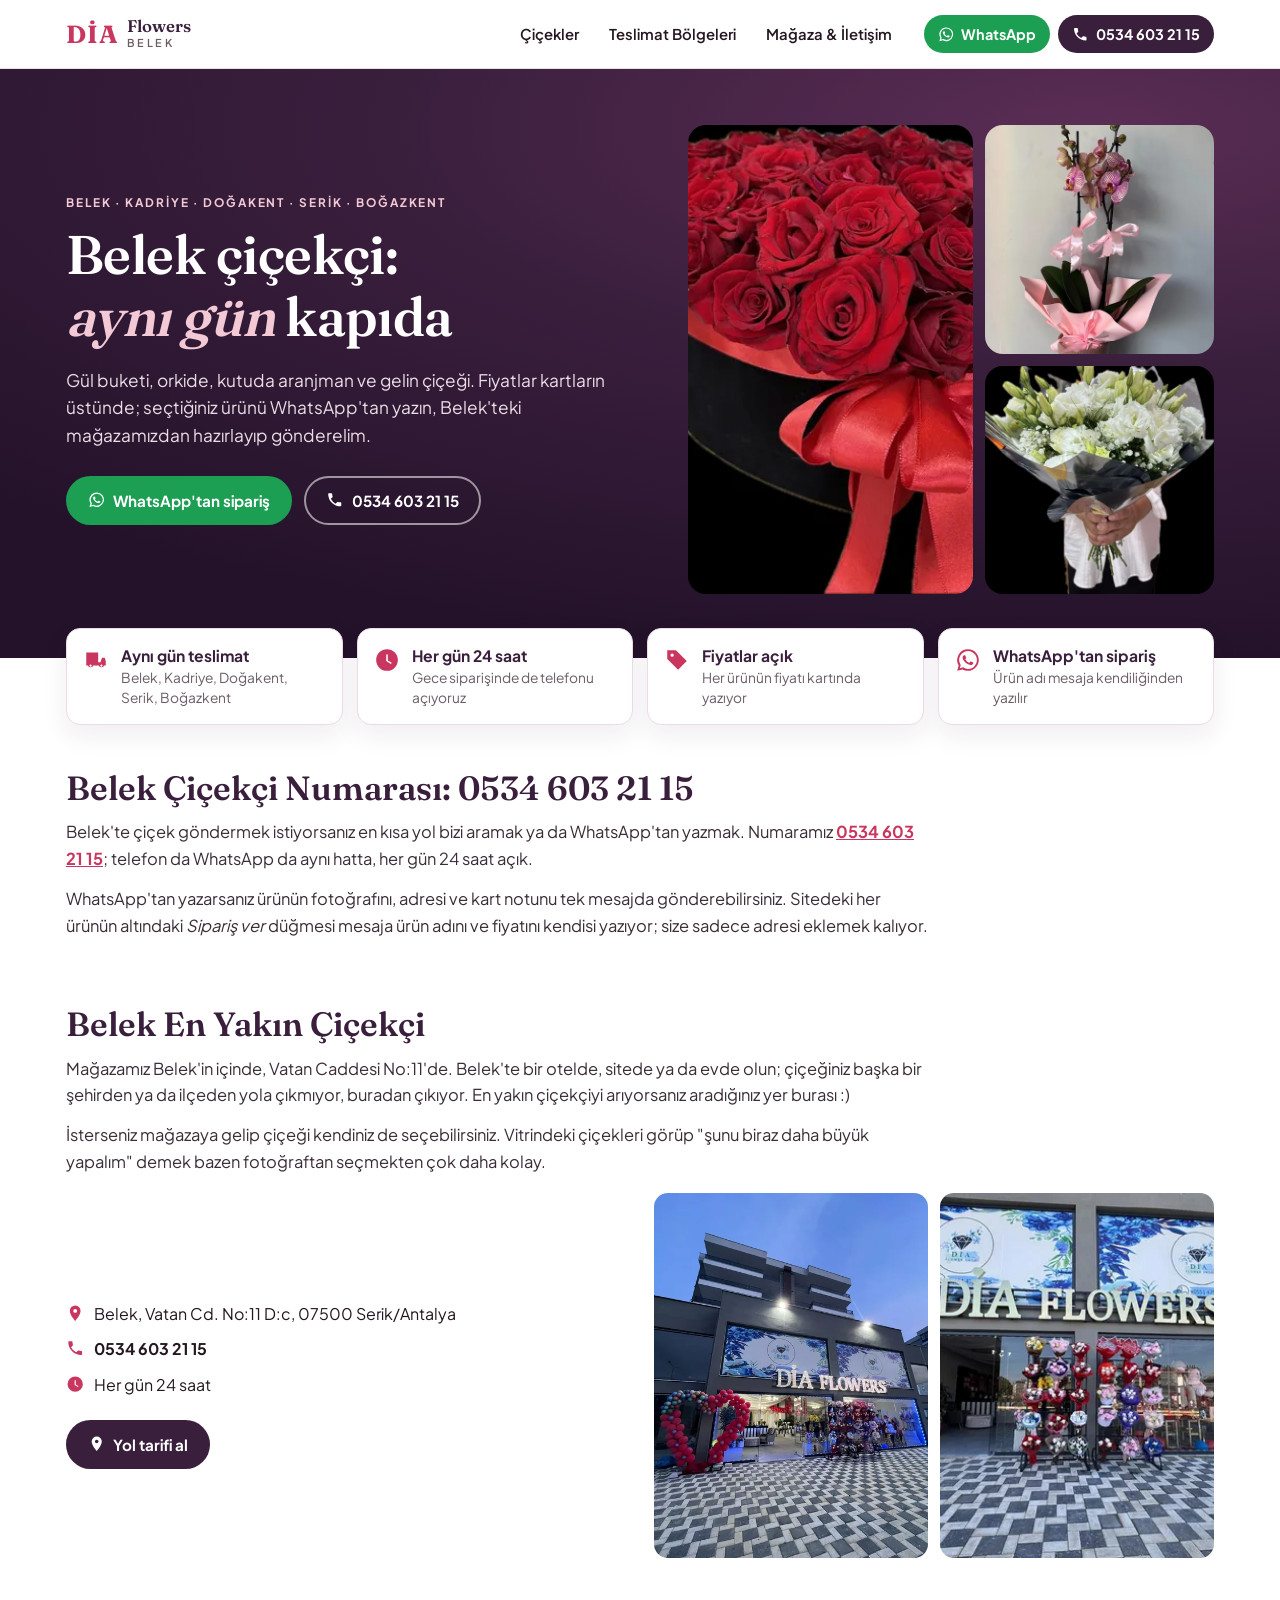
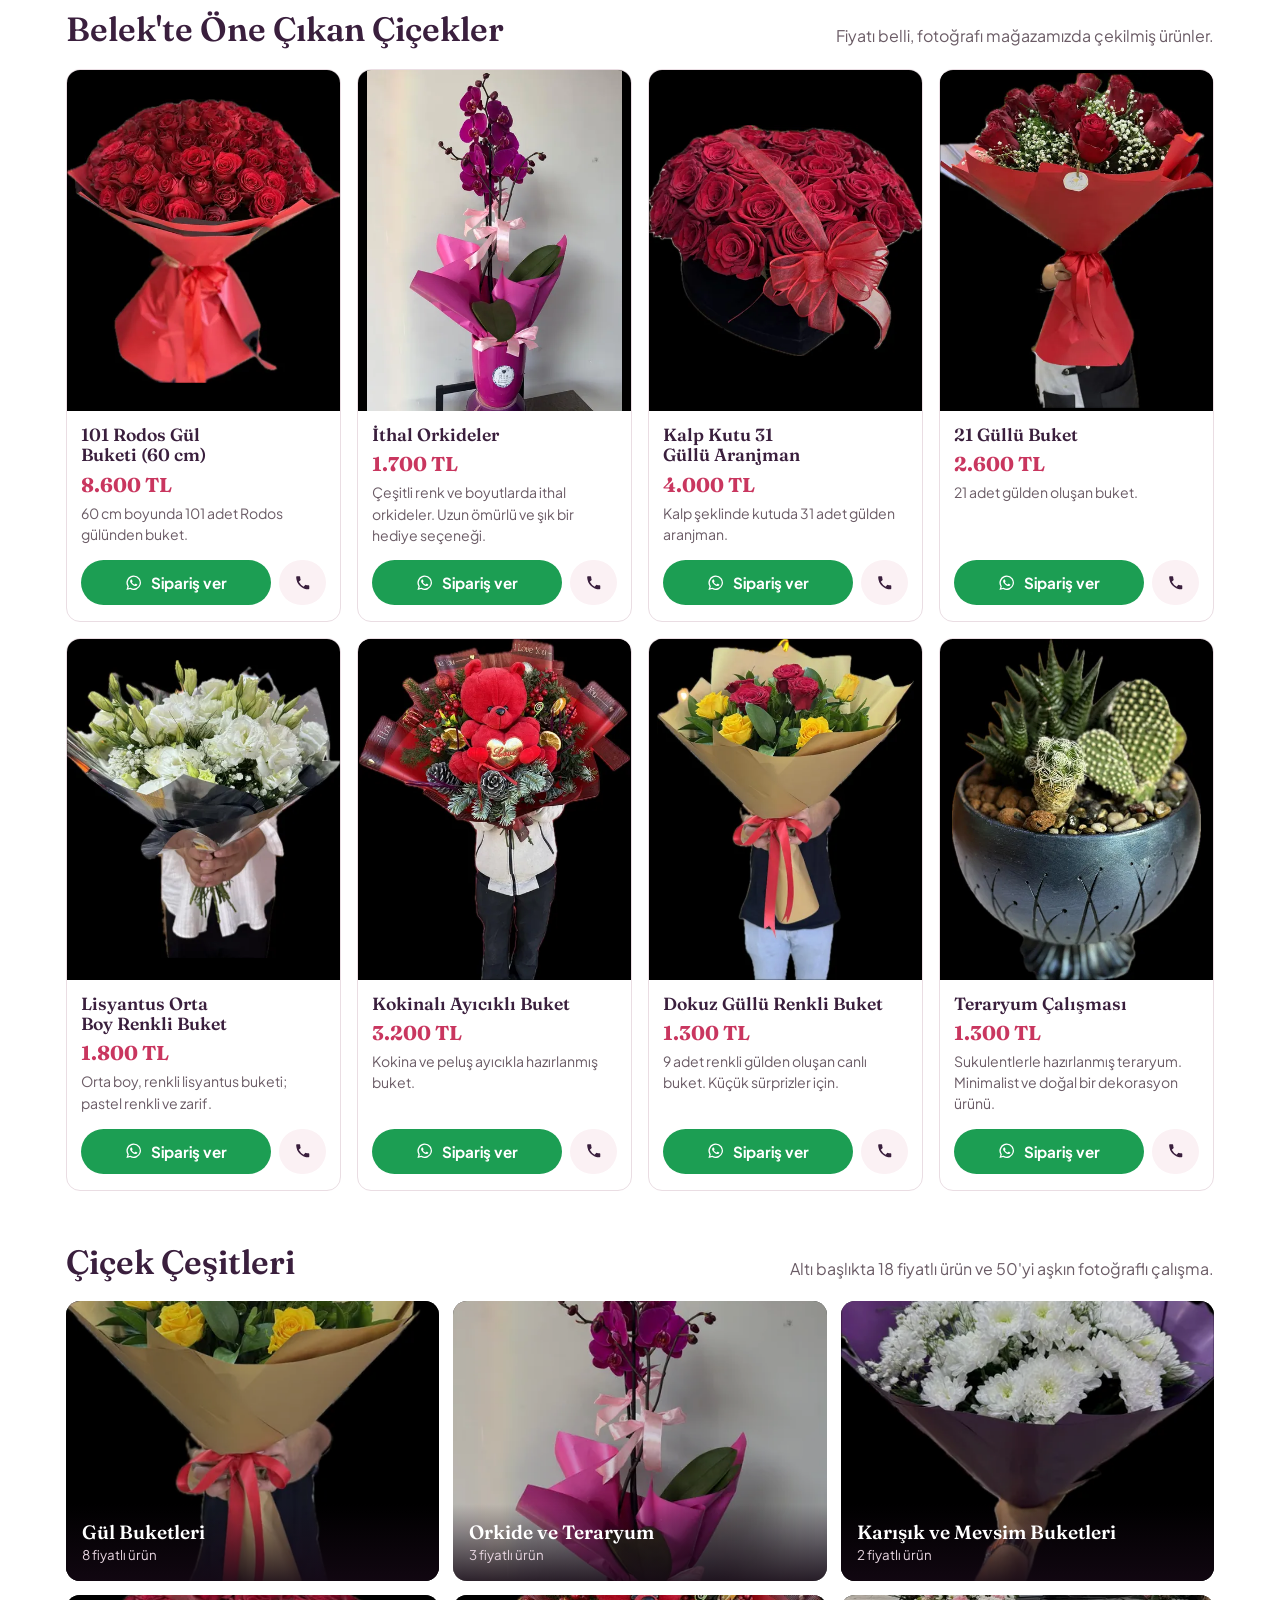
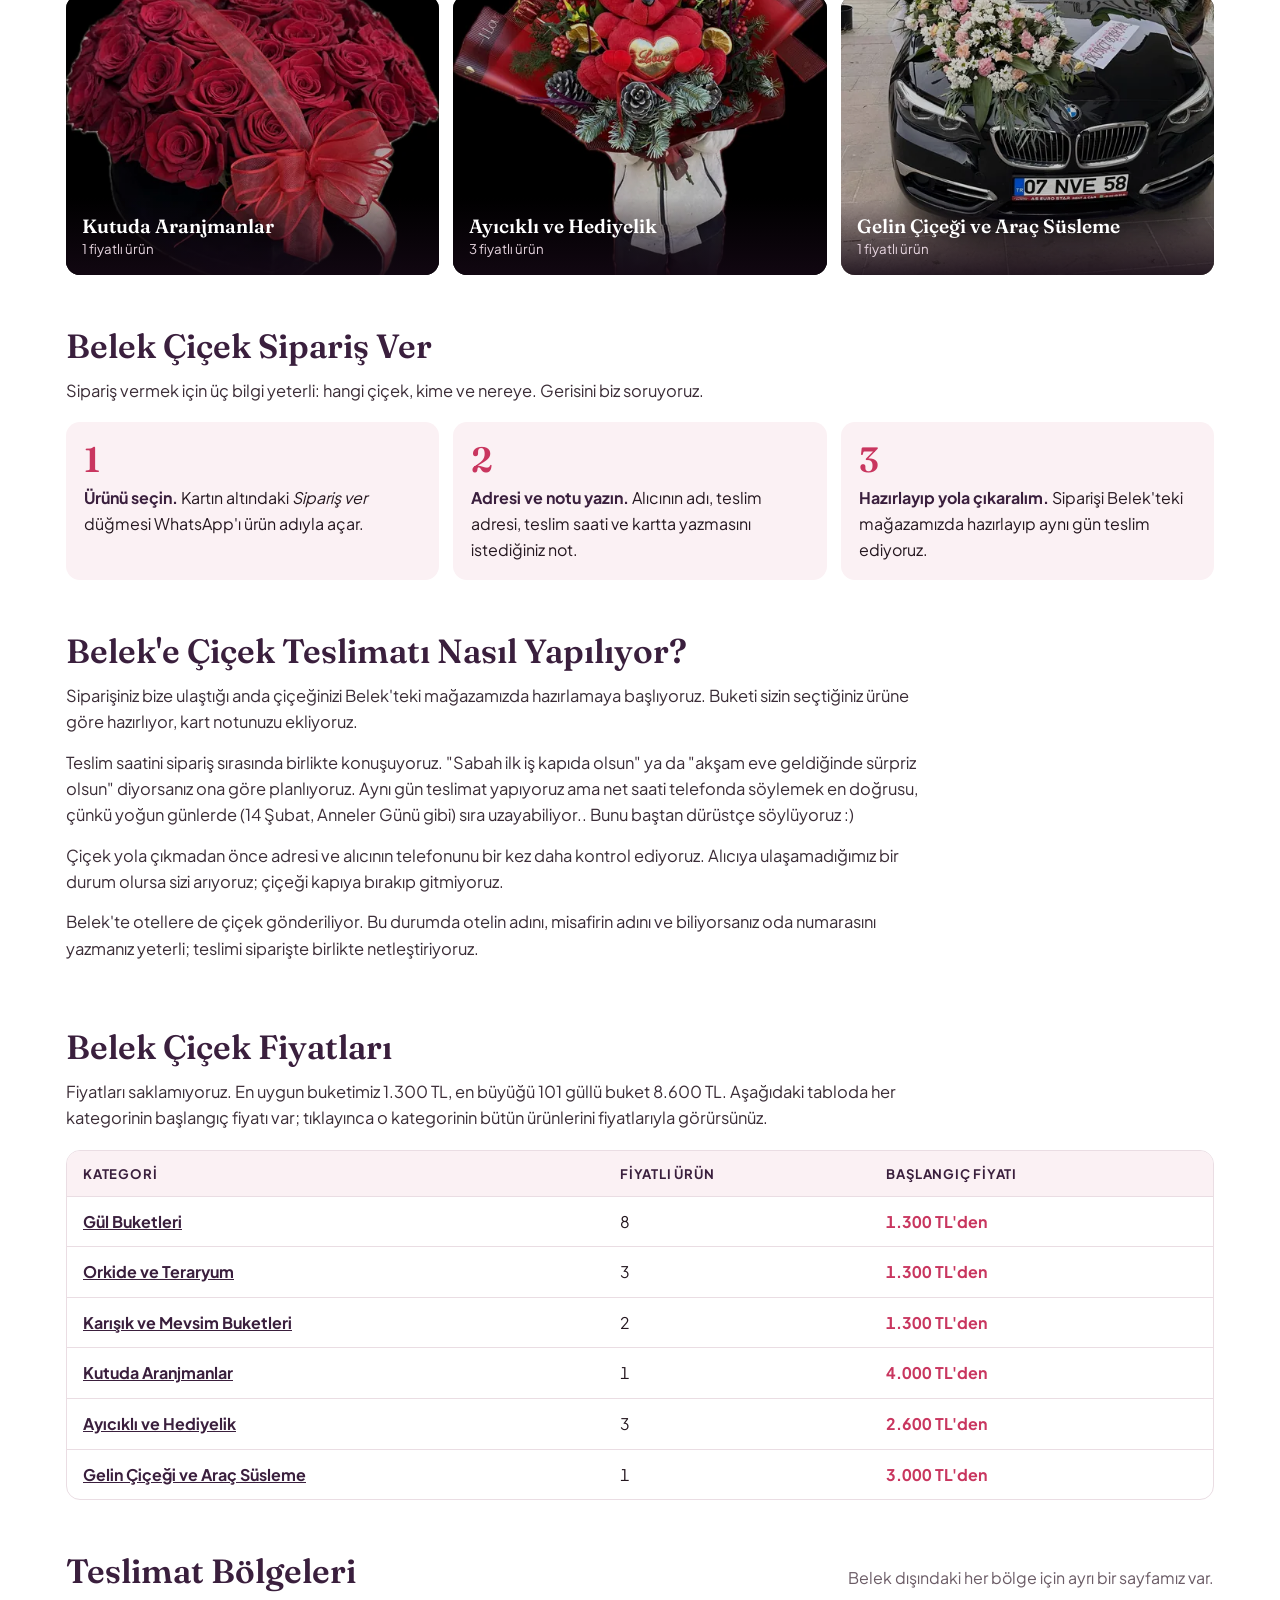
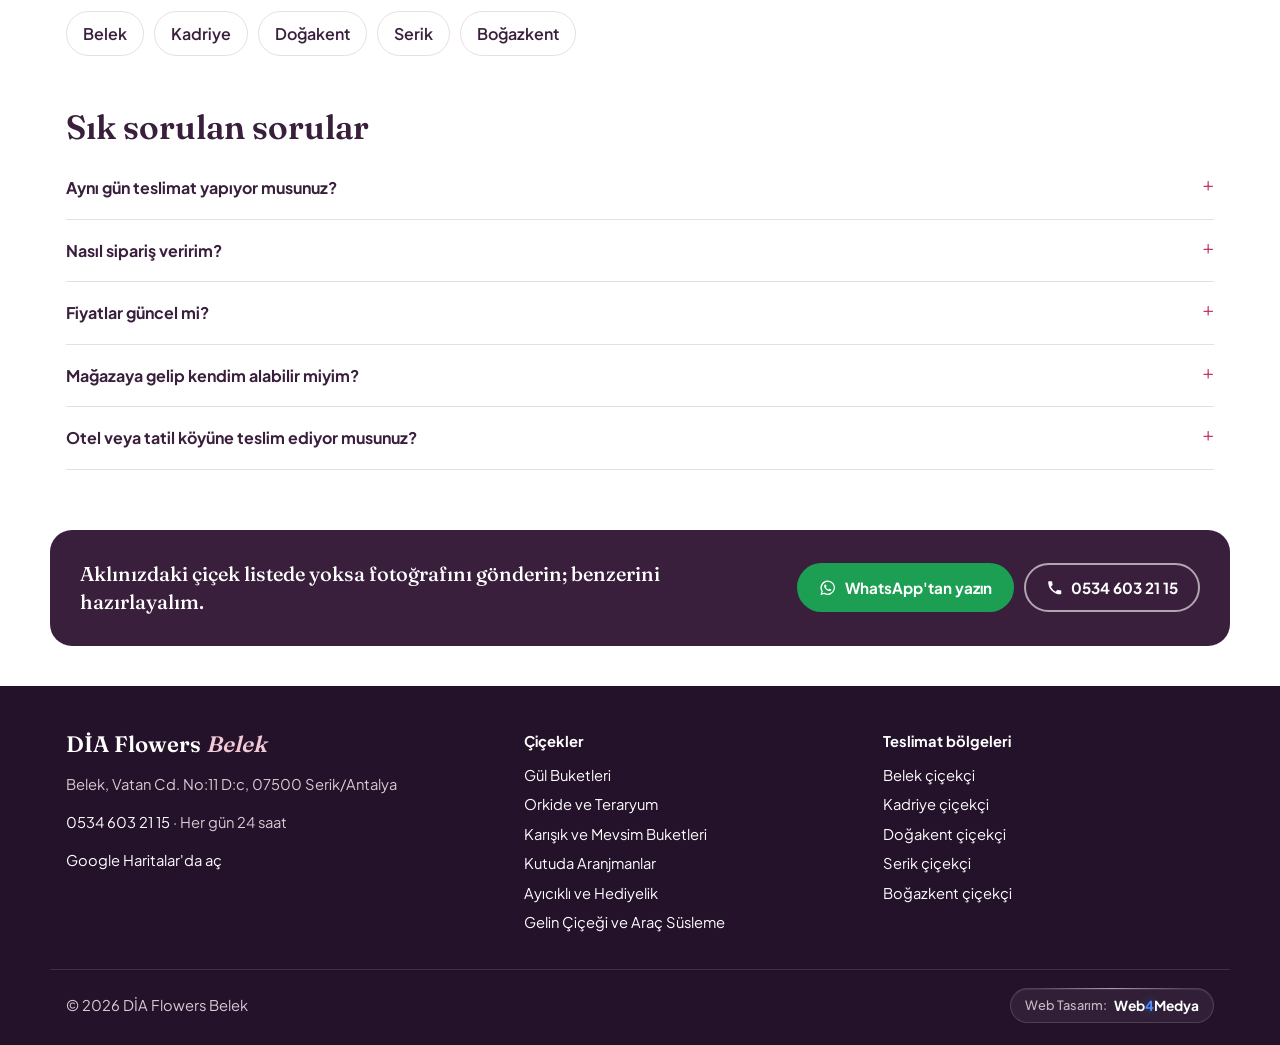
==== commit 7ca13586: "Bölge ve kategori sayfalarına SEO başlıkları ve işletme ağzından içerik: numara, en yakın çiçekçi, s" ====
--- a/index.html
+++ b/index.html
@@ -13,7 +13,7 @@
 <link rel="icon" href="favicon.ico" sizes="any"><link rel="icon" type="image/png" sizes="192x192" href="images/favicon-192.png">
 <link rel="apple-touch-icon" href="images/favicon-192.png">
 <link rel="preload" href="assets/fonts/fraunces-latin.woff2" as="font" type="font/woff2" crossorigin>
-<link rel="stylesheet" href="assets/css/site.css?v=c19290f3">
+<link rel="stylesheet" href="assets/css/site.css?v=4dc39e84">
 <script type="application/ld+json">{"@context": "https://schema.org", "@type": "Florist", "@id": "https://diabelekflowers.com/#isletme", "name": "DİA Flowers Belek", "alternateName": ["Belek Flowers Dia", "Serik DİA Flowers"], "url": "https://diabelekflowers.com/", "telephone": "+90 534 603 21 15", "email": "info@serikdiaflowers.com", "address": {"@type": "PostalAddress", "streetAddress": "Belek, Vatan Cd. No:11 D:c", "postalCode": "07500", "addressLocality": "Serik", "addressRegion": "Antalya", "addressCountry": "TR"}, "geo": {"@type": "GeoCoordinates", "latitude": 36.860642, "longitude": 31.060966}, "hasMap": "https://maps.google.com/?cid=12766109161344211274", "priceRange": "1.300 TL – 8.600 TL", "openingHoursSpecification": {"@type": "OpeningHoursSpecification", "dayOfWeek": ["Monday", "Tuesday", "Wednesday", "Thursday", "Friday", "Saturday", "Sunday"], "opens": "00:00", "closes": "23:59"}, "image": "https://diabelekflowers.com/images/magaza-900.webp", "areaServed": [{"@type": "Place", "name": "Belek, Serik, Antalya"}, {"@type": "Place", "name": "Kadriye, Serik, Antalya"}, {"@type": "Place", "name": "Doğakent, Serik, Antalya"}, {"@type": "Place", "name": "Serik, Serik, Antalya"}, {"@type": "Place", "name": "Boğazkent, Serik, Antalya"}]}</script><script type="application/ld+json">{"@context": "https://schema.org", "@type": "FAQPage", "mainEntity": [{"@type": "Question", "name": "Aynı gün teslimat yapıyor musunuz?", "acceptedAnswer": {"@type": "Answer", "text": "Evet. Belek, Kadriye, Doğakent, Serik ve Boğazkent'e aynı gün teslimat yapıyoruz. Siparişin saatini WhatsApp'tan yazdığınızda teslim saatini size söylüyoruz."}}, {"@type": "Question", "name": "Nasıl sipariş veririm?", "acceptedAnswer": {"@type": "Answer", "text": "Beğendiğiniz ürünün altındaki WhatsApp düğmesine basın; ürün adı mesaja kendiliğinden yazılır. Teslimat adresini, alıcının adını ve kart notunu ekleyin. İsterseniz 0534 603 21 15'i de arayabilirsiniz."}}, {"@type": "Question", "name": "Fiyatlar güncel mi?", "acceptedAnswer": {"@type": "Answer", "text": "Sitedeki fiyatlar mağazadaki fiyatlarla aynıdır. Fiyatı yazmayan ürünler ve özel tasarımlar için WhatsApp'tan fotoğrafla fiyat sorabilirsiniz."}}, {"@type": "Question", "name": "Mağazaya gelip kendim alabilir miyim?", "acceptedAnswer": {"@type": "Answer", "text": "Evet. Mağazamız Belek, Vatan Caddesi No:11'de. Her gün 24 saat açığız."}}, {"@type": "Question", "name": "Otel veya tatil köyüne teslim ediyor musunuz?", "acceptedAnswer": {"@type": "Answer", "text": "Teslimat adresi olarak otel adını ve oda/misafir adını yazmanız yeterli; teslim koşullarını siparişte birlikte netleştiriyoruz."}}]}</script>
 </head>
 <body>
@@ -51,15 +51,19 @@
  <li><svg viewBox="0 0 24 24" aria-hidden="true"><path d="M3 3h8l10 10-8 8L3 11zm4.5 6A1.5 1.5 0 1 0 6 7.5 1.5 1.5 0 0 0 7.5 9z"/></svg><span><b>Fiyatlar açık</b>Her ürünün fiyatı kartında yazıyor</span></li>
  <li><svg viewBox="0 0 24 24" aria-hidden="true"><path d="M12 2a10 10 0 0 0-8.6 15.1L2 22l5-1.3A10 10 0 1 0 12 2zm0 18.2a8.2 8.2 0 0 1-4.2-1.2l-.3-.2-3 .8.8-2.9-.2-.3A8.2 8.2 0 1 1 12 20.2zm4.5-6.1c-.25-.12-1.47-.72-1.7-.8-.23-.09-.4-.13-.56.12-.17.25-.64.8-.79.97-.14.17-.29.19-.54.06a6.7 6.7 0 0 1-3.3-2.9c-.25-.43.25-.4.71-1.33a.45.45 0 0 0-.02-.42c-.06-.12-.56-1.35-.77-1.85-.2-.48-.4-.42-.56-.42h-.47a.9.9 0 0 0-.65.3 2.7 2.7 0 0 0-.85 2.02 4.7 4.7 0 0 0 1 2.5 10.8 10.8 0 0 0 4.1 3.65c1.53.66 2.13.71 2.9.6.47-.07 1.47-.6 1.67-1.18.21-.58.21-1.08.15-1.18-.06-.1-.23-.17-.48-.29z"/></svg><span><b>WhatsApp'tan sipariş</b>Ürün adı mesaja kendiliğinden yazılır</span></li>
 </ul>
-<section class="bolum kap"><div class="bas"><h2>Çiçekler</h2><p>Altı başlıkta 18 fiyatlı ürün ve 50'yi aşkın fotoğraflı çalışma.</p></div>
- <div class="kk-izgara"><a class="kk" href="gul-buketleri/"><img class="" src="images/dokuz-900.webp" srcset="images/dokuz-480.webp 480w, images/dokuz-900.webp 900w" sizes="(max-width:640px) 50vw, 320px" width="900" height="1191" alt="Gül Buketleri" loading="lazy" decoding="async">
- <span class="kk-ic"><strong>Gül Buketleri</strong><small>8 fiyatlı ürün</small></span></a><a class="kk" href="orkide-teraryum/"><img class="" src="images/orkide1-900.webp" srcset="images/orkide1-480.webp 480w, images/orkide1-900.webp 900w" sizes="(max-width:640px) 50vw, 320px" width="900" height="1200" alt="Orkide ve Teraryum" loading="lazy" decoding="async">
- <span class="kk-ic"><strong>Orkide ve Teraryum</strong><small>3 fiyatlı ürün</small></span></a><a class="kk" href="buketler/"><img class="" src="images/ithalyerli1-900.webp" srcset="images/ithalyerli1-480.webp 480w, images/ithalyerli1-900.webp 900w" sizes="(max-width:640px) 50vw, 320px" width="900" height="1048" alt="Karışık ve Mevsim Buketleri" loading="lazy" decoding="async">
- <span class="kk-ic"><strong>Karışık ve Mevsim Buketleri</strong><small>2 fiyatlı ürün</small></span></a><a class="kk" href="kutuda-aranjman/"><img class="" src="images/kalp1-900.webp" srcset="images/kalp1-480.webp 480w, images/kalp1-900.webp 900w" sizes="(max-width:640px) 50vw, 320px" width="900" height="761" alt="Kutuda Aranjmanlar" loading="lazy" decoding="async">
- <span class="kk-ic"><strong>Kutuda Aranjmanlar</strong><small>1 fiyatlı ürün</small></span></a><a class="kk" href="hediye-ayicikli/"><img class="" src="images/kokoinali-900.webp" srcset="images/kokoinali-480.webp 480w, images/kokoinali-900.webp 900w" sizes="(max-width:640px) 50vw, 320px" width="900" height="1131" alt="Ayıcıklı ve Hediyelik" loading="lazy" decoding="async">
- <span class="kk-ic"><strong>Ayıcıklı ve Hediyelik</strong><small>3 fiyatlı ürün</small></span></a><a class="kk" href="gelin-cicegi-arac-susleme/"><img class="" src="images/araba1-900.webp" srcset="images/araba1-480.webp 480w, images/araba1-900.webp 900w" sizes="(max-width:640px) 50vw, 320px" width="900" height="1181" alt="Gelin Çiçeği ve Araç Süsleme" loading="lazy" decoding="async">
- <span class="kk-ic"><strong>Gelin Çiçeği ve Araç Süsleme</strong><small>1 fiyatlı ürün</small></span></a></div></section>
-<section class="bolum kap"><div class="bas"><h2>En çok sorulanlar</h2><p>Fiyatı belli, fotoğrafı mağazada çekilmiş ürünler.</p></div>
+<section class="bolum kap yazi"><h2>Belek Çiçekçi Numarası: 0534 603 21 15</h2><div class="yz"><p>Belek'te çiçek göndermek istiyorsanız en kısa yol bizi aramak ya da WhatsApp'tan yazmak. Numaramız <a href="tel:+905346032115">0534 603 21 15</a>; telefon da WhatsApp da aynı hatta, her gün 24 saat açık.</p><p>WhatsApp'tan yazarsanız ürünün fotoğrafını, adresi ve kart notunu tek mesajda gönderebilirsiniz. Sitedeki her ürünün altındaki <em>Sipariş ver</em> düğmesi mesaja ürün adını ve fiyatını kendisi yazıyor; size sadece adresi eklemek kalıyor.</p></div></section>
+<section class="bolum kap yazi genis"><h2>Belek En Yakın Çiçekçi</h2><div class="yz"><p>Mağazamız Belek'in içinde, Vatan Caddesi No:11'de. Belek'te bir otelde, sitede ya da evde olun; çiçeğiniz başka bir şehirden ya da ilçeden yola çıkmıyor, buradan çıkıyor. En yakın çiçekçiyi arıyorsanız aradığınız yer burası :)</p><p>İsterseniz mağazaya gelip çiçeği kendiniz de seçebilirsiniz. Vitrindeki çiçekleri görüp "şunu biraz daha büyük yapalım" demek bazen fotoğraftan seçmekten çok daha kolay.</p></div><div class="magaza">
+ <div class="mg-yazi">
+  <ul class="bilgi">
+   <li><svg viewBox="0 0 24 24" aria-hidden="true"><path d="M12 2a7 7 0 0 0-7 7c0 5.25 7 13 7 13s7-7.75 7-13a7 7 0 0 0-7-7zm0 9.5A2.5 2.5 0 1 1 12 6.5a2.5 2.5 0 0 1 0 5z"/></svg><span>Belek, Vatan Cd. No:11 D:c, 07500 Serik/Antalya</span></li>
+   <li><svg viewBox="0 0 24 24" aria-hidden="true"><path d="M6.6 10.8a15.1 15.1 0 0 0 6.6 6.6l2.2-2.2a1 1 0 0 1 1-.25 11.4 11.4 0 0 0 3.6.57 1 1 0 0 1 1 1V20a1 1 0 0 1-1 1A17 17 0 0 1 3 4a1 1 0 0 1 1-1h3.5a1 1 0 0 1 1 1c0 1.25.2 2.45.57 3.57a1 1 0 0 1-.25 1z"/></svg><a href="tel:+905346032115">0534 603 21 15</a></li>
+   <li><svg viewBox="0 0 24 24" aria-hidden="true"><path d="M12 2a10 10 0 1 0 10 10A10 10 0 0 0 12 2zm.75 10.4 3.6 2.15-.75 1.25L11.25 13V7h1.5z"/></svg><span>Her gün 24 saat</span></li>
+  </ul>
+  <a class="btn btn-ana" href="https://maps.google.com/?cid=12766109161344211274" rel="noopener" target="_blank"><svg viewBox="0 0 24 24" aria-hidden="true"><path d="M12 2a7 7 0 0 0-7 7c0 5.25 7 13 7 13s7-7.75 7-13a7 7 0 0 0-7-7zm0 9.5A2.5 2.5 0 1 1 12 6.5a2.5 2.5 0 0 1 0 5z"/></svg>Yol tarifi al</a></div>
+ <div class="mg-foto"><figure><img class="" src="images/magaza-900.webp" srcset="images/magaza-480.webp 480w, images/magaza-900.webp 900w" sizes="(max-width:640px) 100vw, 360px" width="900" height="1200" alt="DİA Flowers Belek mağazası, akşam" loading="lazy" decoding="async"></figure><figure><img class="" src="images/dukkan1-900.webp" srcset="images/dukkan1-480.webp 480w, images/dukkan1-900.webp 900w" sizes="(max-width:640px) 100vw, 360px" width="900" height="675" alt="DİA Flowers mağaza vitrini" loading="lazy" decoding="async"></figure></div>
+</div></section>
+
+<section class="bolum kap"><div class="bas"><h2>Belek'te Öne Çıkan Çiçekler</h2><p>Fiyatı belli, fotoğrafı mağazamızda çekilmiş ürünler.</p></div>
  <div class="izgara"><article class="kart">
  <div class="kart-g"><img class="" src="images/rodos1-900.webp" srcset="images/rodos1-480.webp 480w, images/rodos1-900.webp 900w" sizes="(max-width:640px) 50vw, 300px" width="900" height="936" alt="101 Rodos Gül Buketi (60 cm) — DİA Flowers Belek" loading="lazy" decoding="async"></div>
  <div class="kart-ic">
@@ -125,24 +129,24 @@
   <div class="kart-d"><a class="btn btn-wa" href="https://wa.me/905346032115?text=Merhaba%2C%20Teraryum%20%C3%87al%C4%B1%C5%9Fmas%C4%B1%20%281.300%20TL%29%20sipari%C5%9F%20vermek%20istiyorum." rel="noopener" target="_blank"><svg viewBox="0 0 24 24" aria-hidden="true"><path d="M12 2a10 10 0 0 0-8.6 15.1L2 22l5-1.3A10 10 0 1 0 12 2zm0 18.2a8.2 8.2 0 0 1-4.2-1.2l-.3-.2-3 .8.8-2.9-.2-.3A8.2 8.2 0 1 1 12 20.2zm4.5-6.1c-.25-.12-1.47-.72-1.7-.8-.23-.09-.4-.13-.56.12-.17.25-.64.8-.79.97-.14.17-.29.19-.54.06a6.7 6.7 0 0 1-3.3-2.9c-.25-.43.25-.4.71-1.33a.45.45 0 0 0-.02-.42c-.06-.12-.56-1.35-.77-1.85-.2-.48-.4-.42-.56-.42h-.47a.9.9 0 0 0-.65.3 2.7 2.7 0 0 0-.85 2.02 4.7 4.7 0 0 0 1 2.5 10.8 10.8 0 0 0 4.1 3.65c1.53.66 2.13.71 2.9.6.47-.07 1.47-.6 1.67-1.18.21-.58.21-1.08.15-1.18-.06-.1-.23-.17-.48-.29z"/></svg>Sipariş ver</a><a class="btn btn-ara" href="tel:+905346032115" aria-label="Teraryum Çalışması için ara"><svg viewBox="0 0 24 24" aria-hidden="true"><path d="M6.6 10.8a15.1 15.1 0 0 0 6.6 6.6l2.2-2.2a1 1 0 0 1 1-.25 11.4 11.4 0 0 0 3.6.57 1 1 0 0 1 1 1V20a1 1 0 0 1-1 1A17 17 0 0 1 3 4a1 1 0 0 1 1-1h3.5a1 1 0 0 1 1 1c0 1.25.2 2.45.57 3.57a1 1 0 0 1-.25 1z"/></svg></a></div>
  </div>
 </article></div></section>
-<section class="bolum kap"><h2>Sipariş üç adımda</h2>
- <ol class="adim">
+<section class="bolum kap"><div class="bas"><h2>Çiçek Çeşitleri</h2><p>Altı başlıkta 18 fiyatlı ürün ve 50'yi aşkın fotoğraflı çalışma.</p></div>
+ <div class="kk-izgara"><a class="kk" href="gul-buketleri/"><img class="" src="images/dokuz-900.webp" srcset="images/dokuz-480.webp 480w, images/dokuz-900.webp 900w" sizes="(max-width:640px) 50vw, 320px" width="900" height="1191" alt="Gül Buketleri" loading="lazy" decoding="async">
+ <span class="kk-ic"><strong>Gül Buketleri</strong><small>8 fiyatlı ürün</small></span></a><a class="kk" href="orkide-teraryum/"><img class="" src="images/orkide1-900.webp" srcset="images/orkide1-480.webp 480w, images/orkide1-900.webp 900w" sizes="(max-width:640px) 50vw, 320px" width="900" height="1200" alt="Orkide ve Teraryum" loading="lazy" decoding="async">
+ <span class="kk-ic"><strong>Orkide ve Teraryum</strong><small>3 fiyatlı ürün</small></span></a><a class="kk" href="buketler/"><img class="" src="images/ithalyerli1-900.webp" srcset="images/ithalyerli1-480.webp 480w, images/ithalyerli1-900.webp 900w" sizes="(max-width:640px) 50vw, 320px" width="900" height="1048" alt="Karışık ve Mevsim Buketleri" loading="lazy" decoding="async">
+ <span class="kk-ic"><strong>Karışık ve Mevsim Buketleri</strong><small>2 fiyatlı ürün</small></span></a><a class="kk" href="kutuda-aranjman/"><img class="" src="images/kalp1-900.webp" srcset="images/kalp1-480.webp 480w, images/kalp1-900.webp 900w" sizes="(max-width:640px) 50vw, 320px" width="900" height="761" alt="Kutuda Aranjmanlar" loading="lazy" decoding="async">
+ <span class="kk-ic"><strong>Kutuda Aranjmanlar</strong><small>1 fiyatlı ürün</small></span></a><a class="kk" href="hediye-ayicikli/"><img class="" src="images/kokoinali-900.webp" srcset="images/kokoinali-480.webp 480w, images/kokoinali-900.webp 900w" sizes="(max-width:640px) 50vw, 320px" width="900" height="1131" alt="Ayıcıklı ve Hediyelik" loading="lazy" decoding="async">
+ <span class="kk-ic"><strong>Ayıcıklı ve Hediyelik</strong><small>3 fiyatlı ürün</small></span></a><a class="kk" href="gelin-cicegi-arac-susleme/"><img class="" src="images/araba1-900.webp" srcset="images/araba1-480.webp 480w, images/araba1-900.webp 900w" sizes="(max-width:640px) 50vw, 320px" width="900" height="1181" alt="Gelin Çiçeği ve Araç Süsleme" loading="lazy" decoding="async">
+ <span class="kk-ic"><strong>Gelin Çiçeği ve Araç Süsleme</strong><small>1 fiyatlı ürün</small></span></a></div></section>
+<section class="bolum kap yazi"><h2>Belek Çiçek Sipariş Ver</h2><div class="yz"><p>Sipariş vermek için üç bilgi yeterli: hangi çiçek, kime ve nereye. Gerisini biz soruyoruz.</p></div><ol class="adim">
   <li><b>Ürünü seçin.</b> Kartın altındaki <em>Sipariş ver</em> düğmesi WhatsApp'ı ürün adıyla açar.</li>
   <li><b>Adresi ve notu yazın.</b> Alıcının adı, teslim adresi, teslim saati ve kartta yazmasını istediğiniz not.</li>
   <li><b>Hazırlayıp yola çıkaralım.</b> Siparişi Belek'teki mağazamızda hazırlayıp aynı gün teslim ediyoruz.</li>
  </ol></section>
-<section class="bolum magaza kap">
- <div class="mg-yazi"><h2>Belek'teki mağazamız</h2>
-  <p>Siparişler, Vatan Caddesi'ndeki mağazamızda hazırlanıyor. Gelip çiçeği kendiniz seçebilir ya da adrese gönderebilirsiniz.</p>
-  <ul class="bilgi">
-   <li><svg viewBox="0 0 24 24" aria-hidden="true"><path d="M12 2a7 7 0 0 0-7 7c0 5.25 7 13 7 13s7-7.75 7-13a7 7 0 0 0-7-7zm0 9.5A2.5 2.5 0 1 1 12 6.5a2.5 2.5 0 0 1 0 5z"/></svg><span>Belek, Vatan Cd. No:11 D:c, 07500 Serik/Antalya</span></li>
-   <li><svg viewBox="0 0 24 24" aria-hidden="true"><path d="M6.6 10.8a15.1 15.1 0 0 0 6.6 6.6l2.2-2.2a1 1 0 0 1 1-.25 11.4 11.4 0 0 0 3.6.57 1 1 0 0 1 1 1V20a1 1 0 0 1-1 1A17 17 0 0 1 3 4a1 1 0 0 1 1-1h3.5a1 1 0 0 1 1 1c0 1.25.2 2.45.57 3.57a1 1 0 0 1-.25 1z"/></svg><a href="tel:+905346032115">0534 603 21 15</a></li>
-   <li><svg viewBox="0 0 24 24" aria-hidden="true"><path d="M12 2a10 10 0 1 0 10 10A10 10 0 0 0 12 2zm.75 10.4 3.6 2.15-.75 1.25L11.25 13V7h1.5z"/></svg><span>Her gün 24 saat</span></li>
-  </ul>
-  <a class="btn btn-ana" href="https://maps.google.com/?cid=12766109161344211274" rel="noopener" target="_blank"><svg viewBox="0 0 24 24" aria-hidden="true"><path d="M12 2a7 7 0 0 0-7 7c0 5.25 7 13 7 13s7-7.75 7-13a7 7 0 0 0-7-7zm0 9.5A2.5 2.5 0 1 1 12 6.5a2.5 2.5 0 0 1 0 5z"/></svg>Yol tarifi al</a></div>
- <div class="mg-foto"><figure><img class="" src="images/magaza-900.webp" srcset="images/magaza-480.webp 480w, images/magaza-900.webp 900w" sizes="(max-width:640px) 100vw, 360px" width="900" height="1200" alt="DİA Flowers Belek mağazası, akşam" loading="lazy" decoding="async"></figure><figure><img class="" src="images/dukkan1-900.webp" srcset="images/dukkan1-480.webp 480w, images/dukkan1-900.webp 900w" sizes="(max-width:640px) 100vw, 360px" width="900" height="675" alt="DİA Flowers mağaza vitrini" loading="lazy" decoding="async"></figure></div>
-</section>
-<section class="bolum kap"><div class="bas"><h2>Teslimat bölgeleri</h2><p>Her bölge için ayrı sayfada o bölgede en çok gönderilen çiçekler var.</p></div>
+<section class="bolum kap yazi" id="teslimat"><h2>Belek&#x27;e Çiçek Teslimatı Nasıl Yapılıyor?</h2><div class="yz"><p>Siparişiniz bize ulaştığı anda çiçeğinizi Belek'teki mağazamızda hazırlamaya başlıyoruz. Buketi sizin seçtiğiniz ürüne göre hazırlıyor, kart notunuzu ekliyoruz.</p><p>Teslim saatini sipariş sırasında birlikte konuşuyoruz. "Sabah ilk iş kapıda olsun" ya da "akşam eve geldiğinde sürpriz olsun" diyorsanız ona göre planlıyoruz. Aynı gün teslimat yapıyoruz ama net saati telefonda söylemek en doğrusu, çünkü yoğun günlerde (14 Şubat, Anneler Günü gibi) sıra uzayabiliyor.. Bunu baştan dürüstçe söylüyoruz :)</p><p>Çiçek yola çıkmadan önce adresi ve alıcının telefonunu bir kez daha kontrol ediyoruz. Alıcıya ulaşamadığımız bir durum olursa sizi arıyoruz; çiçeği kapıya bırakıp gitmiyoruz.</p><p>Belek'te otellere de çiçek gönderiliyor. Bu durumda otelin adını, misafirin adını ve biliyorsanız oda numarasını yazmanız yeterli; teslimi siparişte birlikte netleştiriyoruz.</p></div></section>
+<section class="bolum kap yazi"><h2>Belek Çiçek Fiyatları</h2><div class="yz"><p>Fiyatları saklamıyoruz. En uygun buketimiz 1.300 TL, en büyüğü 101 güllü buket 8.600 TL. Aşağıdaki tabloda her kategorinin başlangıç fiyatı var; tıklayınca o kategorinin bütün ürünlerini fiyatlarıyla görürsünüz.</p></div><div class="tablo-k"><table class="tablo"><thead><tr><th scope="col">Kategori</th><th scope="col">Fiyatlı ürün</th><th scope="col">Başlangıç fiyatı</th></tr></thead>
+<tbody><tr><th scope="row"><a href="gul-buketleri/">Gül Buketleri</a></th><td>8</td><td class="tf">1.300 TL'den</td></tr><tr><th scope="row"><a href="orkide-teraryum/">Orkide ve Teraryum</a></th><td>3</td><td class="tf">1.300 TL'den</td></tr><tr><th scope="row"><a href="buketler/">Karışık ve Mevsim Buketleri</a></th><td>2</td><td class="tf">1.300 TL'den</td></tr><tr><th scope="row"><a href="kutuda-aranjman/">Kutuda Aranjmanlar</a></th><td>1</td><td class="tf">4.000 TL'den</td></tr><tr><th scope="row"><a href="hediye-ayicikli/">Ayıcıklı ve Hediyelik</a></th><td>3</td><td class="tf">2.600 TL'den</td></tr><tr><th scope="row"><a href="gelin-cicegi-arac-susleme/">Gelin Çiçeği ve Araç Süsleme</a></th><td>1</td><td class="tf">3.000 TL'den</td></tr></tbody></table></div></section>
+
+<section class="bolum kap"><div class="bas"><h2>Teslimat Bölgeleri</h2><p>Belek dışındaki her bölge için ayrı bir sayfamız var.</p></div>
  <div class="etk-satir"><a class="etk" href="">Belek</a><a class="etk" href="kadriye-cicekci/">Kadriye</a><a class="etk" href="dogakent-cicekci/">Doğakent</a><a class="etk" href="serik-cicekci/">Serik</a><a class="etk" href="bogazkent-cicekci/">Boğazkent</a></div></section>
 <section class="bolum kap sss"><h2>Sık sorulan sorular</h2><details><summary>Aynı gün teslimat yapıyor musunuz?</summary><p>Evet. Belek, Kadriye, Doğakent, Serik ve Boğazkent&#x27;e aynı gün teslimat yapıyoruz. Siparişin saatini WhatsApp&#x27;tan yazdığınızda teslim saatini size söylüyoruz.</p></details><details><summary>Nasıl sipariş veririm?</summary><p>Beğendiğiniz ürünün altındaki WhatsApp düğmesine basın; ürün adı mesaja kendiliğinden yazılır. Teslimat adresini, alıcının adını ve kart notunu ekleyin. İsterseniz 0534 603 21 15&#x27;i de arayabilirsiniz.</p></details><details><summary>Fiyatlar güncel mi?</summary><p>Sitedeki fiyatlar mağazadaki fiyatlarla aynıdır. Fiyatı yazmayan ürünler ve özel tasarımlar için WhatsApp&#x27;tan fotoğrafla fiyat sorabilirsiniz.</p></details><details><summary>Mağazaya gelip kendim alabilir miyim?</summary><p>Evet. Mağazamız Belek, Vatan Caddesi No:11&#x27;de. Her gün 24 saat açığız.</p></details><details><summary>Otel veya tatil köyüne teslim ediyor musunuz?</summary><p>Teslimat adresi olarak otel adını ve oda/misafir adını yazmanız yeterli; teslim koşullarını siparişte birlikte netleştiriyoruz.</p></details></section>
 <section class="cta kap"><p>Aklınızdaki çiçek listede yoksa fotoğrafını gönderin; benzerini hazırlayalım.</p>
--- a/assets/css/site.css
+++ b/assets/css/site.css
@@ -76,6 +76,20 @@
 .bas{display:flex;flex-wrap:wrap;align-items:flex-end;justify-content:space-between;gap:8px 24px;margin-bottom:20px}
 .bas p{margin:0;color:var(--soluk);max-width:56ch}
 .ara-bas{margin-top:28px}
+
+/* metin bölümleri */
+.yazi h2{margin-bottom:12px}
+.yz{max-width:72ch}
+.yz p{margin:0 0 14px;font-size:1.03rem;color:#3B2D37}
+.yz a{font-weight:700}
+.yazi .izgara,.yazi .adim,.yazi .magaza,.yazi .tablo-k{margin-top:18px}
+.tablo-k{overflow-x:auto;border:1px solid var(--cizgi);border-radius:var(--r)}
+.tablo{width:100%;border-collapse:collapse;font-variant-numeric:tabular-nums}
+.tablo th,.tablo td{padding:12px 16px;text-align:left;border-bottom:1px solid var(--cizgi)}
+.tablo thead th{background:var(--pembe-z);color:var(--murdum);font-size:.82rem;text-transform:uppercase;letter-spacing:.06em}
+.tablo tbody tr:last-child>*{border-bottom:0}
+.tablo a{color:var(--murdum);font-weight:700}
+.tf{color:var(--gul);font-weight:700;white-space:nowrap}
 
 /* kategori kutuları */
 .kk-izgara{display:grid;grid-template-columns:repeat(3,1fr);gap:14px}
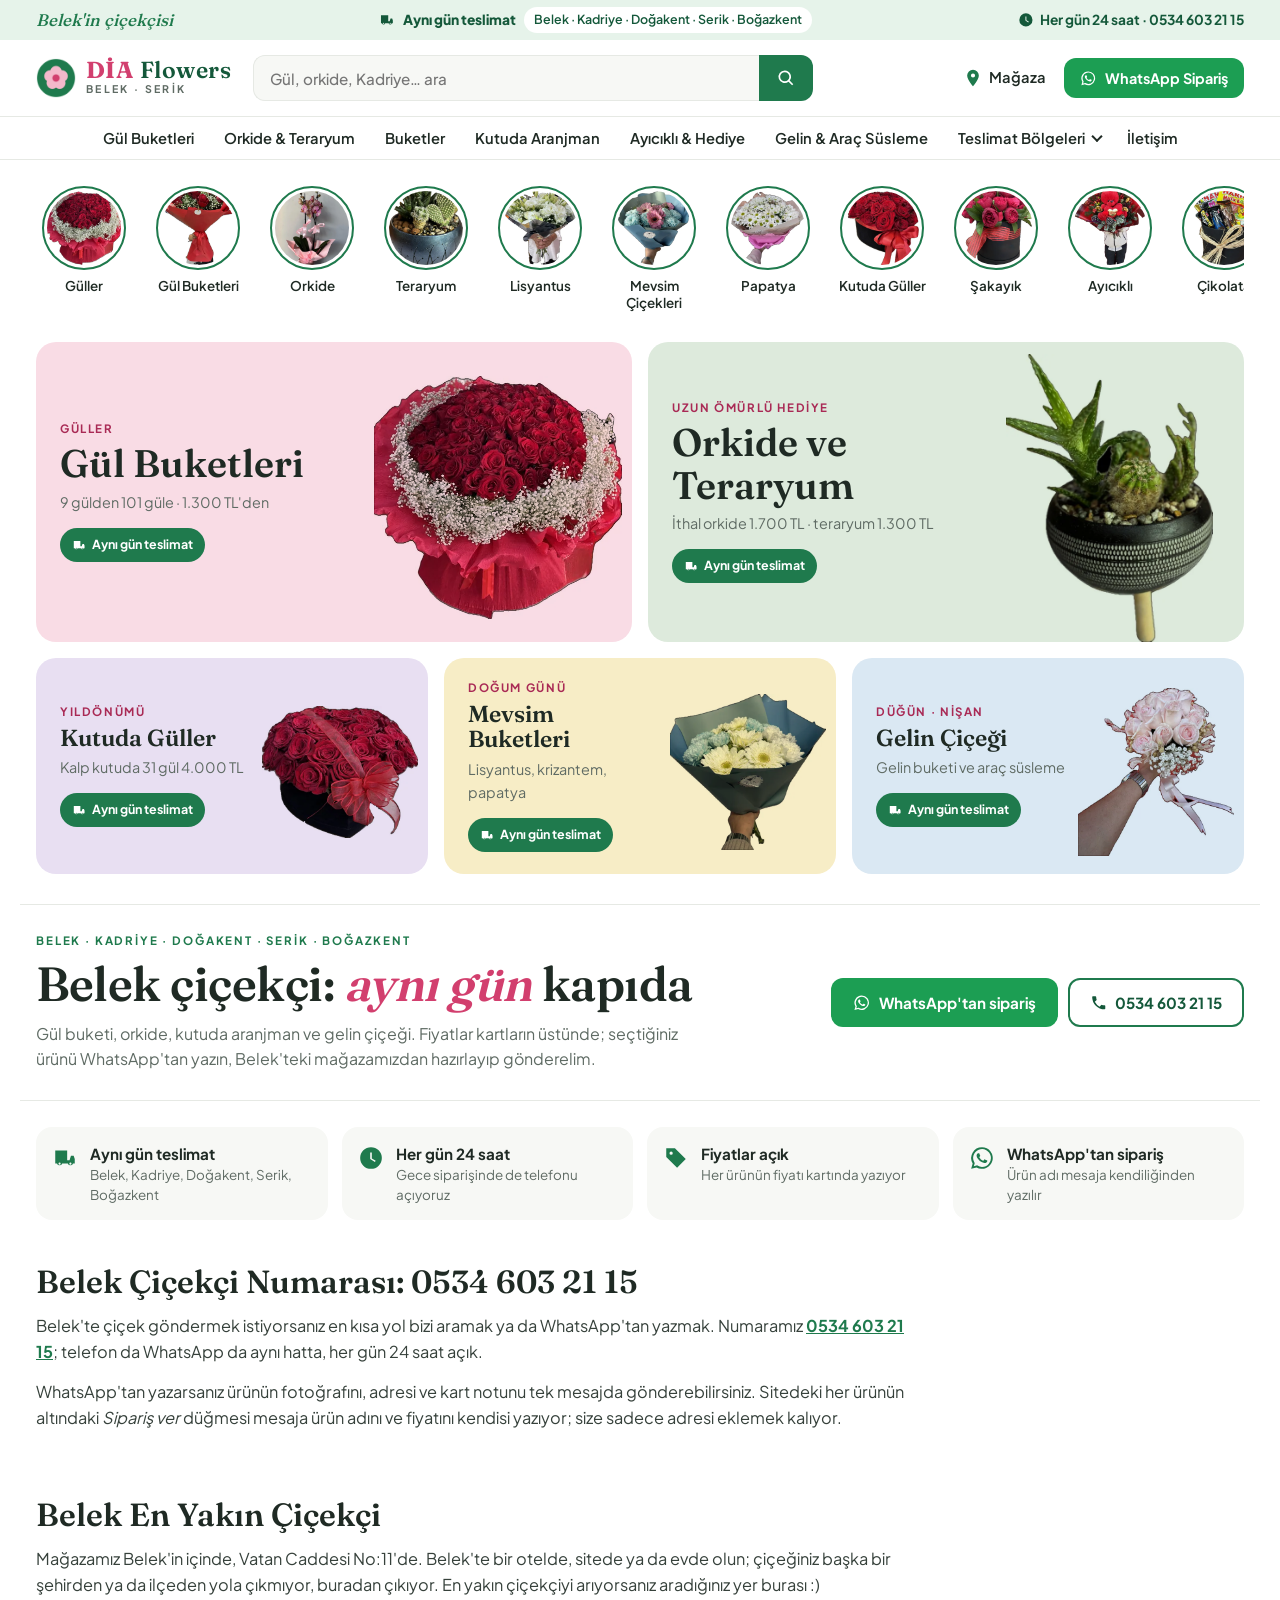
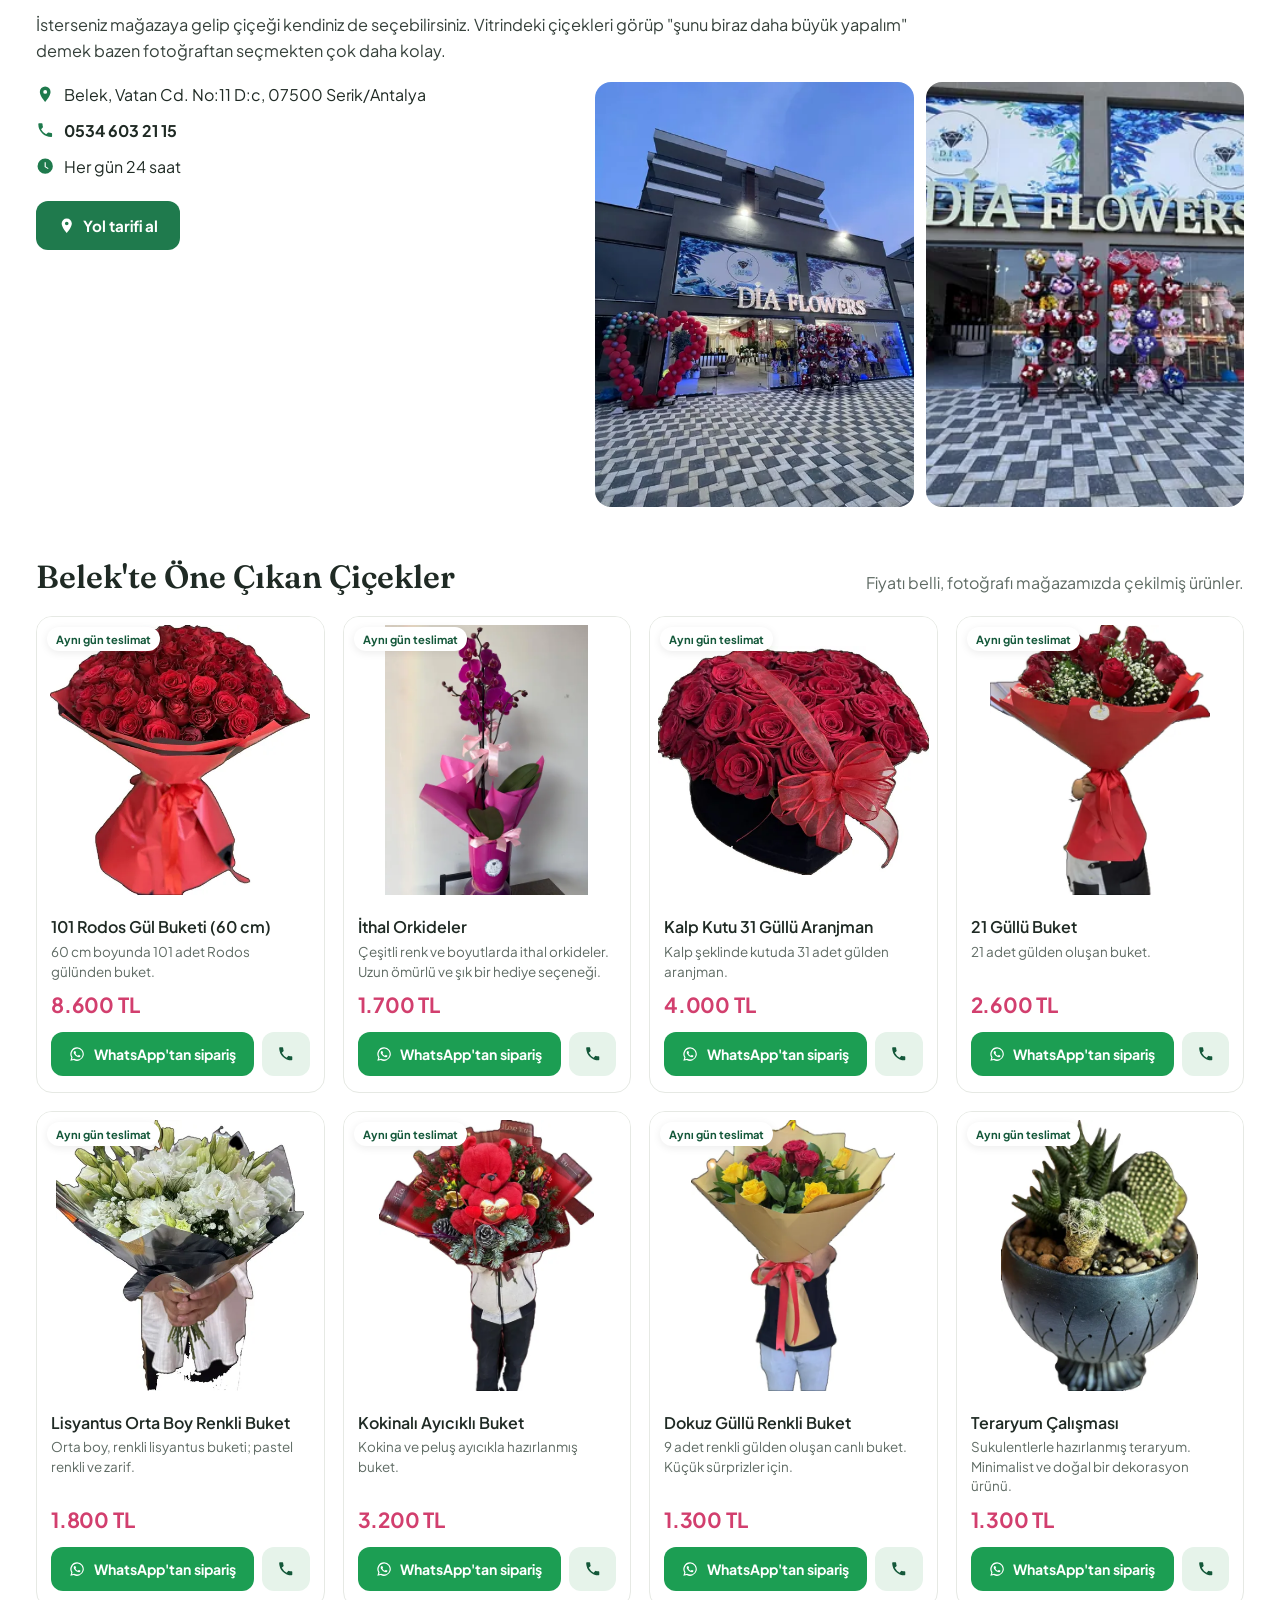
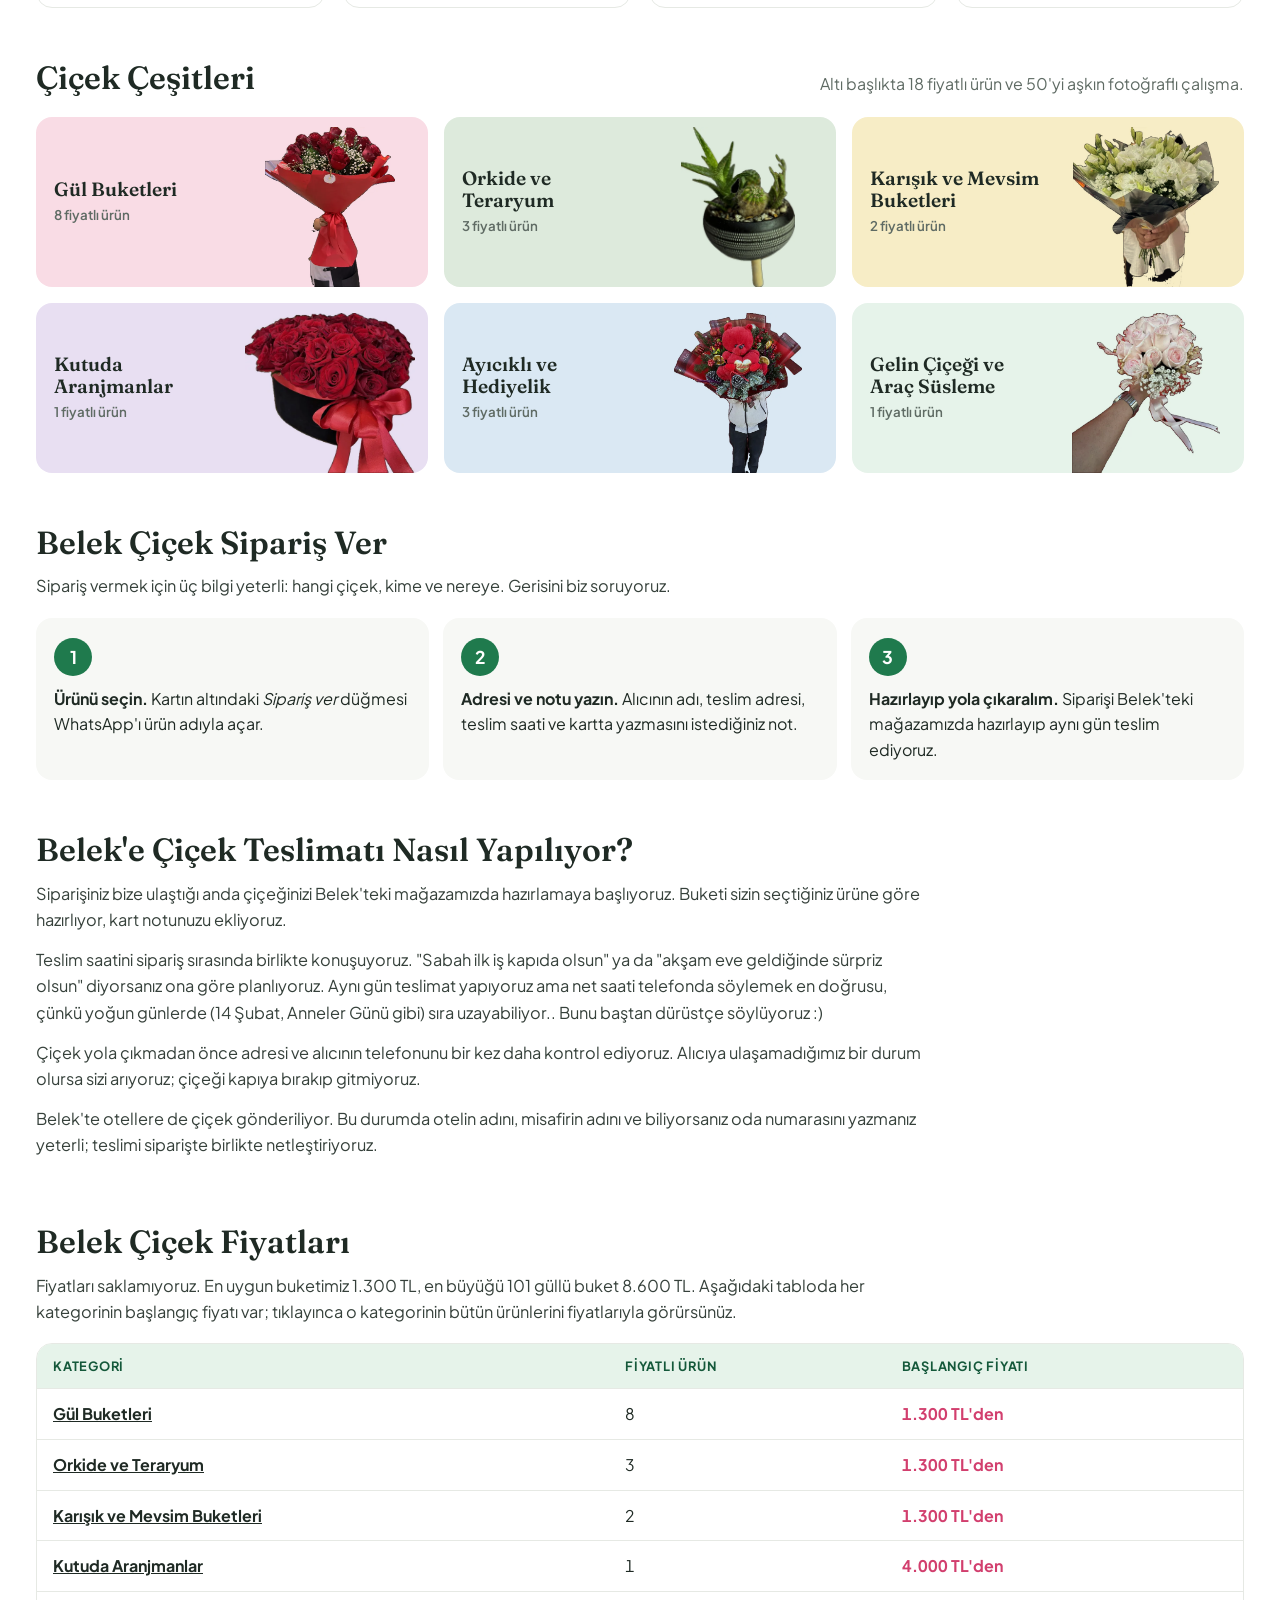
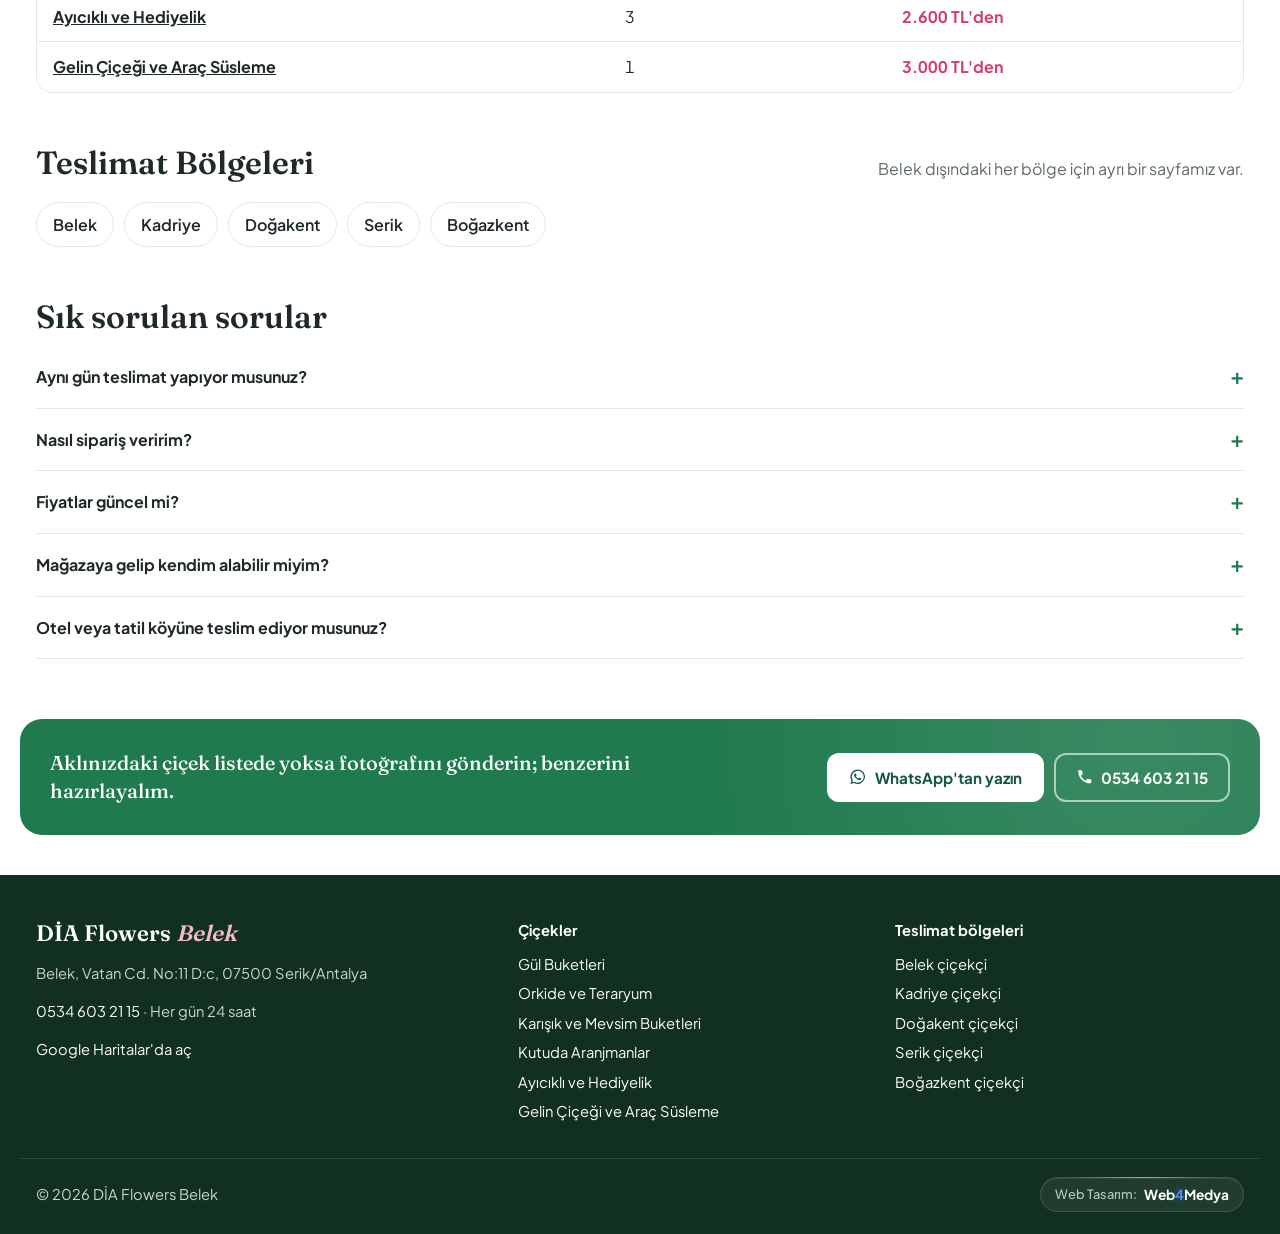
==== commit 29f2865d: "Tasarım yenilendi: duyuru şeridi, arama, kategori çubuğu, yuvarlak kategoriler, pastel vitrin banner" ====
--- a/index.html
+++ b/index.html
@@ -6,44 +6,56 @@
 <title>Belek Çiçekçi — Aynı Gün Çiçek Teslimatı | DİA Flowers</title>
 <meta name="description" content="Belek, Kadriye, Doğakent, Serik ve Boğazkent&#x27;e aynı gün çiçek teslimatı. Gül buketi 1.300 TL&#x27;den, orkide 1.700 TL. Her gün 24 saat WhatsApp&#x27;tan sipariş.">
 <link rel="canonical" href="https://diabelekflowers.com/">
-<meta name="theme-color" content="#3A1F3D">
+<meta name="theme-color" content="#1F7A4D">
 <meta property="og:type" content="website"><meta property="og:locale" content="tr_TR">
 <meta property="og:title" content="Belek Çiçekçi — Aynı Gün Çiçek Teslimatı | DİA Flowers"><meta property="og:description" content="Belek, Kadriye, Doğakent, Serik ve Boğazkent&#x27;e aynı gün çiçek teslimatı. Gül buketi 1.300 TL&#x27;den, orkide 1.700 TL. Her gün 24 saat WhatsApp&#x27;tan sipariş.">
 <meta property="og:url" content="https://diabelekflowers.com/"><meta property="og:image" content="https://diabelekflowers.com/images/og.jpg">
 <link rel="icon" href="favicon.ico" sizes="any"><link rel="icon" type="image/png" sizes="192x192" href="images/favicon-192.png">
 <link rel="apple-touch-icon" href="images/favicon-192.png">
 <link rel="preload" href="assets/fonts/fraunces-latin.woff2" as="font" type="font/woff2" crossorigin>
-<link rel="stylesheet" href="assets/css/site.css?v=4dc39e84">
+<link rel="stylesheet" href="assets/css/site.css?v=42021aff">
 <script type="application/ld+json">{"@context": "https://schema.org", "@type": "Florist", "@id": "https://diabelekflowers.com/#isletme", "name": "DİA Flowers Belek", "alternateName": ["Belek Flowers Dia", "Serik DİA Flowers"], "url": "https://diabelekflowers.com/", "telephone": "+90 534 603 21 15", "email": "info@serikdiaflowers.com", "address": {"@type": "PostalAddress", "streetAddress": "Belek, Vatan Cd. No:11 D:c", "postalCode": "07500", "addressLocality": "Serik", "addressRegion": "Antalya", "addressCountry": "TR"}, "geo": {"@type": "GeoCoordinates", "latitude": 36.860642, "longitude": 31.060966}, "hasMap": "https://maps.google.com/?cid=12766109161344211274", "priceRange": "1.300 TL – 8.600 TL", "openingHoursSpecification": {"@type": "OpeningHoursSpecification", "dayOfWeek": ["Monday", "Tuesday", "Wednesday", "Thursday", "Friday", "Saturday", "Sunday"], "opens": "00:00", "closes": "23:59"}, "image": "https://diabelekflowers.com/images/magaza-900.webp", "areaServed": [{"@type": "Place", "name": "Belek, Serik, Antalya"}, {"@type": "Place", "name": "Kadriye, Serik, Antalya"}, {"@type": "Place", "name": "Doğakent, Serik, Antalya"}, {"@type": "Place", "name": "Serik, Serik, Antalya"}, {"@type": "Place", "name": "Boğazkent, Serik, Antalya"}]}</script><script type="application/ld+json">{"@context": "https://schema.org", "@type": "FAQPage", "mainEntity": [{"@type": "Question", "name": "Aynı gün teslimat yapıyor musunuz?", "acceptedAnswer": {"@type": "Answer", "text": "Evet. Belek, Kadriye, Doğakent, Serik ve Boğazkent'e aynı gün teslimat yapıyoruz. Siparişin saatini WhatsApp'tan yazdığınızda teslim saatini size söylüyoruz."}}, {"@type": "Question", "name": "Nasıl sipariş veririm?", "acceptedAnswer": {"@type": "Answer", "text": "Beğendiğiniz ürünün altındaki WhatsApp düğmesine basın; ürün adı mesaja kendiliğinden yazılır. Teslimat adresini, alıcının adını ve kart notunu ekleyin. İsterseniz 0534 603 21 15'i de arayabilirsiniz."}}, {"@type": "Question", "name": "Fiyatlar güncel mi?", "acceptedAnswer": {"@type": "Answer", "text": "Sitedeki fiyatlar mağazadaki fiyatlarla aynıdır. Fiyatı yazmayan ürünler ve özel tasarımlar için WhatsApp'tan fotoğrafla fiyat sorabilirsiniz."}}, {"@type": "Question", "name": "Mağazaya gelip kendim alabilir miyim?", "acceptedAnswer": {"@type": "Answer", "text": "Evet. Mağazamız Belek, Vatan Caddesi No:11'de. Her gün 24 saat açığız."}}, {"@type": "Question", "name": "Otel veya tatil köyüne teslim ediyor musunuz?", "acceptedAnswer": {"@type": "Answer", "text": "Teslimat adresi olarak otel adını ve oda/misafir adını yazmanız yeterli; teslim koşullarını siparişte birlikte netleştiriyoruz."}}]}</script>
 </head>
 <body>
 <a class="atla" href="#icerik">İçeriğe geç</a>
+<div class="duyuru"><div class="kap duyuru-ic">
+ <span class="duyuru-slogan">Belek'in çiçekçisi</span>
+ <span class="duyuru-orta"><svg viewBox="0 0 24 24" aria-hidden="true"><path d="M3 5h11v9h2.2l1.3-4H20l1 3v4h-1.6a2.5 2.5 0 0 1-4.8 0H9.4a2.5 2.5 0 0 1-4.8 0H3zm4 13.2a1 1 0 1 0 0-2 1 1 0 0 0 0 2zm10 0a1 1 0 1 0 0-2 1 1 0 0 0 0 2z"/></svg><b>Aynı gün teslimat</b><span class="duyuru-ay">Belek · Kadriye · Doğakent · Serik · Boğazkent</span></span>
+ <a class="duyuru-tel" href="tel:+905346032115"><svg viewBox="0 0 24 24" aria-hidden="true"><path d="M12 2a10 10 0 1 0 10 10A10 10 0 0 0 12 2zm.75 10.4 3.6 2.15-.75 1.25L11.25 13V7h1.5z"/></svg>Her gün 24 saat · 0534 603 21 15</a>
+</div></div>
 <header class="ust">
  <div class="kap ust-ic">
-  <a class="logo" href="" aria-label="DİA Flowers Belek anasayfa"><span class="logo-dia">DİA</span><span class="logo-fl">Flowers<small>Belek</small></span></a>
-  <nav class="menu" id="menu" aria-label="Ana menü">
-   <div class="acilir"><button type="button" class="acilir-d" aria-expanded="false">Çiçekler</button><div class="acilir-ic"><a href="gul-buketleri/">Gül Buketleri</a><a href="orkide-teraryum/">Orkide ve Teraryum</a><a href="buketler/">Karışık ve Mevsim Buketleri</a><a href="kutuda-aranjman/">Kutuda Aranjmanlar</a><a href="hediye-ayicikli/">Ayıcıklı ve Hediyelik</a><a href="gelin-cicegi-arac-susleme/">Gelin Çiçeği ve Araç Süsleme</a></div></div>
-   <div class="acilir"><button type="button" class="acilir-d" aria-expanded="false">Teslimat Bölgeleri</button><div class="acilir-ic"><a href="">Belek</a><a href="kadriye-cicekci/">Kadriye</a><a href="dogakent-cicekci/">Doğakent</a><a href="serik-cicekci/">Serik</a><a href="bogazkent-cicekci/">Boğazkent</a></div></div>
-   <a href="iletisim/">Mağaza &amp; İletişim</a>
-  </nav>
+  <a class="logo" href="" aria-label="DİA Flowers Belek anasayfa"><img src="images/favicon-192.png" width="40" height="40" alt=""><span class="logo-y"><span class="logo-dia">DİA <i>Flowers</i></span><small>Belek · Serik</small></span></a>
+  <form class="ara" role="search" action="" data-kok="" onsubmit="return false">
+   <label class="atla" for="ara-g">Ürün, kategori ya da bölge ara</label>
+   <input id="ara-g" type="search" placeholder="Gül, orkide, Kadriye… ara" autocomplete="off" enterkeyhint="search">
+   <button type="submit" aria-label="Ara"><svg viewBox="0 0 24 24" aria-hidden="true"><path d="M10.5 3a7.5 7.5 0 0 1 5.9 12.1l4.3 4.3-1.4 1.4-4.3-4.3A7.5 7.5 0 1 1 10.5 3zm0 2a5.5 5.5 0 1 0 0 11 5.5 5.5 0 0 0 0-11z"/></svg></button>
+   <div class="ara-sonuc" hidden></div>
+  </form>
   <div class="ust-sag">
-   <a class="dg dg-wa" href="https://wa.me/905346032115?text=Merhaba%2C%20%C3%A7i%C3%A7ek%20sipari%C5%9Fi%20vermek%20istiyorum." rel="noopener" target="_blank"><svg viewBox="0 0 24 24" aria-hidden="true"><path d="M12 2a10 10 0 0 0-8.6 15.1L2 22l5-1.3A10 10 0 1 0 12 2zm0 18.2a8.2 8.2 0 0 1-4.2-1.2l-.3-.2-3 .8.8-2.9-.2-.3A8.2 8.2 0 1 1 12 20.2zm4.5-6.1c-.25-.12-1.47-.72-1.7-.8-.23-.09-.4-.13-.56.12-.17.25-.64.8-.79.97-.14.17-.29.19-.54.06a6.7 6.7 0 0 1-3.3-2.9c-.25-.43.25-.4.71-1.33a.45.45 0 0 0-.02-.42c-.06-.12-.56-1.35-.77-1.85-.2-.48-.4-.42-.56-.42h-.47a.9.9 0 0 0-.65.3 2.7 2.7 0 0 0-.85 2.02 4.7 4.7 0 0 0 1 2.5 10.8 10.8 0 0 0 4.1 3.65c1.53.66 2.13.71 2.9.6.47-.07 1.47-.6 1.67-1.18.21-.58.21-1.08.15-1.18-.06-.1-.23-.17-.48-.29z"/></svg><span class="dg-yz">WhatsApp</span></a>
-   <a class="dg dg-ara" href="tel:+905346032115"><svg viewBox="0 0 24 24" aria-hidden="true"><path d="M6.6 10.8a15.1 15.1 0 0 0 6.6 6.6l2.2-2.2a1 1 0 0 1 1-.25 11.4 11.4 0 0 0 3.6.57 1 1 0 0 1 1 1V20a1 1 0 0 1-1 1A17 17 0 0 1 3 4a1 1 0 0 1 1-1h3.5a1 1 0 0 1 1 1c0 1.25.2 2.45.57 3.57a1 1 0 0 1-.25 1z"/></svg><span class="dg-yz">0534 603 21 15</span></a>
+   <a class="ik-l" href="iletisim/"><svg viewBox="0 0 24 24" aria-hidden="true"><path d="M12 2a7 7 0 0 0-7 7c0 5.25 7 13 7 13s7-7.75 7-13a7 7 0 0 0-7-7zm0 9.5A2.5 2.5 0 1 1 12 6.5a2.5 2.5 0 0 1 0 5z"/></svg><span>Mağaza</span></a>
+   <a class="dg dg-wa" href="https://wa.me/905346032115?text=Merhaba%2C%20%C3%A7i%C3%A7ek%20sipari%C5%9Fi%20vermek%20istiyorum." rel="noopener" target="_blank"><svg viewBox="0 0 24 24" aria-hidden="true"><path d="M12 2a10 10 0 0 0-8.6 15.1L2 22l5-1.3A10 10 0 1 0 12 2zm0 18.2a8.2 8.2 0 0 1-4.2-1.2l-.3-.2-3 .8.8-2.9-.2-.3A8.2 8.2 0 1 1 12 20.2zm4.5-6.1c-.25-.12-1.47-.72-1.7-.8-.23-.09-.4-.13-.56.12-.17.25-.64.8-.79.97-.14.17-.29.19-.54.06a6.7 6.7 0 0 1-3.3-2.9c-.25-.43.25-.4.71-1.33a.45.45 0 0 0-.02-.42c-.06-.12-.56-1.35-.77-1.85-.2-.48-.4-.42-.56-.42h-.47a.9.9 0 0 0-.65.3 2.7 2.7 0 0 0-.85 2.02 4.7 4.7 0 0 0 1 2.5 10.8 10.8 0 0 0 4.1 3.65c1.53.66 2.13.71 2.9.6.47-.07 1.47-.6 1.67-1.18.21-.58.21-1.08.15-1.18-.06-.1-.23-.17-.48-.29z"/></svg><span class="dg-yz">WhatsApp Sipariş</span></a>
    <button class="menu-d" type="button" aria-controls="menu" aria-expanded="false" aria-label="Menüyü aç"><svg viewBox="0 0 24 24" aria-hidden="true"><path d="M3 6h18v2H3zm0 5h18v2H3zm0 5h18v2H3z"/></svg></button>
   </div>
  </div>
+ <nav class="menu" id="menu" aria-label="Kategoriler">
+  <div class="kap menu-ic"><a href="gul-buketleri/">Gül Buketleri</a><a href="orkide-teraryum/">Orkide &amp; Teraryum</a><a href="buketler/">Buketler</a><a href="kutuda-aranjman/">Kutuda Aranjman</a><a href="hediye-ayicikli/">Ayıcıklı &amp; Hediye</a><a href="gelin-cicegi-arac-susleme/">Gelin &amp; Araç Süsleme</a>
+   <div class="acilir"><button type="button" class="acilir-d" aria-expanded="false">Teslimat Bölgeleri</button><div class="acilir-ic"><a href="">Belek</a><a href="kadriye-cicekci/">Kadriye</a><a href="dogakent-cicekci/">Doğakent</a><a href="serik-cicekci/">Serik</a><a href="bogazkent-cicekci/">Boğazkent</a></div></div>
+   <a href="iletisim/" class="menu-son">İletişim</a>
+  </div>
+ </nav>
 </header>
 <main id="icerik">
-<section class="hero">
- <div class="kap hero-ic">
-  <div class="hero-yazi">
-   <p class="ust-etiket">Belek · Kadriye · Doğakent · Serik · Boğazkent</p>
-   <h1>Belek çiçekçi: <em>aynı gün</em> kapıda</h1>
-   <p class="hero-p">Gül buketi, orkide, kutuda aranjman ve gelin çiçeği. Fiyatlar kartların üstünde; seçtiğiniz ürünü WhatsApp'tan yazın, Belek'teki mağazamızdan hazırlayıp gönderelim.</p>
-   <div class="hero-d"><a class="btn btn-wa" href="https://wa.me/905346032115?text=Merhaba%2C%20%C3%A7i%C3%A7ek%20sipari%C5%9Fi%20vermek%20istiyorum." rel="noopener" target="_blank"><svg viewBox="0 0 24 24" aria-hidden="true"><path d="M12 2a10 10 0 0 0-8.6 15.1L2 22l5-1.3A10 10 0 1 0 12 2zm0 18.2a8.2 8.2 0 0 1-4.2-1.2l-.3-.2-3 .8.8-2.9-.2-.3A8.2 8.2 0 1 1 12 20.2zm4.5-6.1c-.25-.12-1.47-.72-1.7-.8-.23-.09-.4-.13-.56.12-.17.25-.64.8-.79.97-.14.17-.29.19-.54.06a6.7 6.7 0 0 1-3.3-2.9c-.25-.43.25-.4.71-1.33a.45.45 0 0 0-.02-.42c-.06-.12-.56-1.35-.77-1.85-.2-.48-.4-.42-.56-.42h-.47a.9.9 0 0 0-.65.3 2.7 2.7 0 0 0-.85 2.02 4.7 4.7 0 0 0 1 2.5 10.8 10.8 0 0 0 4.1 3.65c1.53.66 2.13.71 2.9.6.47-.07 1.47-.6 1.67-1.18.21-.58.21-1.08.15-1.18-.06-.1-.23-.17-.48-.29z"/></svg>WhatsApp'tan sipariş</a><a class="btn btn-acik" href="tel:+905346032115"><svg viewBox="0 0 24 24" aria-hidden="true"><path d="M6.6 10.8a15.1 15.1 0 0 0 6.6 6.6l2.2-2.2a1 1 0 0 1 1-.25 11.4 11.4 0 0 0 3.6.57 1 1 0 0 1 1 1V20a1 1 0 0 1-1 1A17 17 0 0 1 3 4a1 1 0 0 1 1-1h3.5a1 1 0 0 1 1 1c0 1.25.2 2.45.57 3.57a1 1 0 0 1-.25 1z"/></svg>0534 603 21 15</a></div>
-  </div>
-  <div class="hero-g"><img class="hg1" src="images/kutudakirmiziarajman-900.webp" srcset="images/kutudakirmiziarajman-480.webp 480w, images/kutudakirmiziarajman-900.webp 900w" sizes="(max-width:640px) 60vw, 340px" width="900" height="848" alt="Siyah kutuda kırmızı güller — DİA Flowers Belek" fetchpriority="high"><img class="hg2" src="images/orkide2-900.webp" srcset="images/orkide2-480.webp 480w, images/orkide2-900.webp 900w" sizes="(max-width:640px) 40vw, 220px" width="900" height="1200" alt="İthal orkide" loading="lazy" decoding="async"><img class="hg3" src="images/lisyantus1-900.webp" srcset="images/lisyantus1-480.webp 480w, images/lisyantus1-900.webp 900w" sizes="(max-width:640px) 40vw, 220px" width="900" height="982" alt="Lisyantus buketi" loading="lazy" decoding="async"></div>
- </div>
+<section class="kap balonlar" aria-label="Çiçek kategorileri"><div class="balon-serit"><a class="balon" href="gul-buketleri/"><span class="balon-g"><img class="" src="images/101gul-900.webp" srcset="images/101gul-480.webp 480w, images/101gul-900.webp 900w" sizes="96px" width="900" height="880" alt="Güller" loading="lazy" decoding="async"></span><span>Güller</span></a><a class="balon" href="gul-buketleri/"><span class="balon-g"><img class="" src="images/21gullu1-900.webp" srcset="images/21gullu1-480.webp 480w, images/21gullu1-900.webp 900w" sizes="96px" width="900" height="1105" alt="Gül Buketleri" loading="lazy" decoding="async"></span><span>Gül Buketleri</span></a><a class="balon" href="orkide-teraryum/"><span class="balon-g"><img class="" src="images/orkide2-900.webp" srcset="images/orkide2-480.webp 480w, images/orkide2-900.webp 900w" sizes="96px" width="900" height="1200" alt="Orkide" loading="lazy" decoding="async"></span><span>Orkide</span></a><a class="balon" href="orkide-teraryum/"><span class="balon-g"><img class="" src="images/tereryum1-900.webp" srcset="images/tereryum1-480.webp 480w, images/tereryum1-900.webp 900w" sizes="96px" width="900" height="1233" alt="Teraryum" loading="lazy" decoding="async"></span><span>Teraryum</span></a><a class="balon" href="buketler/"><span class="balon-g"><img class="" src="images/lisyantus1-900.webp" srcset="images/lisyantus1-480.webp 480w, images/lisyantus1-900.webp 900w" sizes="96px" width="900" height="982" alt="Lisyantus" loading="lazy" decoding="async"></span><span>Lisyantus</span></a><a class="balon" href="buketler/"><span class="balon-g"><img class="" src="images/mevsimcicekleri1-900.webp" srcset="images/mevsimcicekleri1-480.webp 480w, images/mevsimcicekleri1-900.webp 900w" sizes="96px" width="900" height="958" alt="Mevsim Çiçekleri" loading="lazy" decoding="async"></span><span>Mevsim Çiçekleri</span></a><a class="balon" href="buketler/"><span class="balon-g"><img class="" src="images/papatya-900.webp" srcset="images/papatya-480.webp 480w, images/papatya-900.webp 900w" sizes="96px" width="900" height="858" alt="Papatya" loading="lazy" decoding="async"></span><span>Papatya</span></a><a class="balon" href="kutuda-aranjman/"><span class="balon-g"><img class="" src="images/kutudakirmiziarajman-900.webp" srcset="images/kutudakirmiziarajman-480.webp 480w, images/kutudakirmiziarajman-900.webp 900w" sizes="96px" width="900" height="848" alt="Kutuda Güller" loading="lazy" decoding="async"></span><span>Kutuda Güller</span></a><a class="balon" href="kutuda-aranjman/"><span class="balon-g"><img class="" src="images/sakayim1-900.webp" srcset="images/sakayim1-480.webp 480w, images/sakayim1-900.webp 900w" sizes="96px" width="900" height="1023" alt="Şakayık" loading="lazy" decoding="async"></span><span>Şakayık</span></a><a class="balon" href="hediye-ayicikli/"><span class="balon-g"><img class="" src="images/kokoinali-900.webp" srcset="images/kokoinali-480.webp 480w, images/kokoinali-900.webp 900w" sizes="96px" width="900" height="1131" alt="Ayıcıklı" loading="lazy" decoding="async"></span><span>Ayıcıklı</span></a><a class="balon" href="hediye-ayicikli/"><span class="balon-g"><img class="" src="images/cikolata1-900.webp" srcset="images/cikolata1-480.webp 480w, images/cikolata1-900.webp 900w" sizes="96px" width="900" height="1152" alt="Çikolata" loading="lazy" decoding="async"></span><span>Çikolata</span></a><a class="balon" href="gelin-cicegi-arac-susleme/"><span class="balon-g"><img class="" src="images/gelin1-900.webp" srcset="images/gelin1-480.webp 480w, images/gelin1-900.webp 900w" sizes="96px" width="900" height="968" alt="Gelin Çiçeği" loading="lazy" decoding="async"></span><span>Gelin Çiçeği</span></a><a class="balon" href="gelin-cicegi-arac-susleme/"><span class="balon-g"><img class="" src="images/araba1-900.webp" srcset="images/araba1-480.webp 480w, images/araba1-900.webp 900w" sizes="96px" width="900" height="1181" alt="Araç Süsleme" loading="lazy" decoding="async"></span><span>Araç Süsleme</span></a></div></section>
+<section class="kap vitrin" aria-label="Öne çıkanlar">
+ <div class="vitrin-b"><a class="ban ban-pembe ban-b" href="gul-buketleri/"><span class="ban-y"><small>Güller</small><strong>Gül Buketleri</strong><em>9 gülden 101 güle · 1.300 TL&#x27;den</em><span class="ban-p"><svg viewBox="0 0 24 24" aria-hidden="true"><path d="M3 5h11v9h2.2l1.3-4H20l1 3v4h-1.6a2.5 2.5 0 0 1-4.8 0H9.4a2.5 2.5 0 0 1-4.8 0H3zm4 13.2a1 1 0 1 0 0-2 1 1 0 0 0 0 2zm10 0a1 1 0 1 0 0-2 1 1 0 0 0 0 2z"/></svg>Aynı gün teslimat</span></span><img class="ban-g" src="images/101gul-900.webp" srcset="images/101gul-480.webp 480w, images/101gul-900.webp 900w" sizes="(max-width:640px) 45vw, 300px" width="900" height="880" alt="Gül Buketleri" fetchpriority="high"></a><a class="ban ban-ada ban-b" href="orkide-teraryum/"><span class="ban-y"><small>Uzun ömürlü hediye</small><strong>Orkide ve Teraryum</strong><em>İthal orkide 1.700 TL · teraryum 1.300 TL</em><span class="ban-p"><svg viewBox="0 0 24 24" aria-hidden="true"><path d="M3 5h11v9h2.2l1.3-4H20l1 3v4h-1.6a2.5 2.5 0 0 1-4.8 0H9.4a2.5 2.5 0 0 1-4.8 0H3zm4 13.2a1 1 0 1 0 0-2 1 1 0 0 0 0 2zm10 0a1 1 0 1 0 0-2 1 1 0 0 0 0 2z"/></svg>Aynı gün teslimat</span></span><img class="ban-g" src="images/tereryum2-900.webp" srcset="images/tereryum2-480.webp 480w, images/tereryum2-900.webp 900w" sizes="(max-width:640px) 45vw, 300px" width="900" height="1253" alt="Orkide ve Teraryum" fetchpriority="high"></a></div>
+ <div class="vitrin-k"><a class="ban ban-lila" href="kutuda-aranjman/"><span class="ban-y"><small>Yıldönümü</small><strong>Kutuda Güller</strong><em>Kalp kutuda 31 gül 4.000 TL</em><span class="ban-p"><svg viewBox="0 0 24 24" aria-hidden="true"><path d="M3 5h11v9h2.2l1.3-4H20l1 3v4h-1.6a2.5 2.5 0 0 1-4.8 0H9.4a2.5 2.5 0 0 1-4.8 0H3zm4 13.2a1 1 0 1 0 0-2 1 1 0 0 0 0 2zm10 0a1 1 0 1 0 0-2 1 1 0 0 0 0 2z"/></svg>Aynı gün teslimat</span></span><img class="ban-g" src="images/kalp1-900.webp" srcset="images/kalp1-480.webp 480w, images/kalp1-900.webp 900w" sizes="(max-width:640px) 45vw, 300px" width="900" height="761" alt="Kutuda Güller" loading="lazy" decoding="async"></a><a class="ban ban-sari" href="buketler/"><span class="ban-y"><small>Doğum Günü</small><strong>Mevsim Buketleri</strong><em>Lisyantus, krizantem, papatya</em><span class="ban-p"><svg viewBox="0 0 24 24" aria-hidden="true"><path d="M3 5h11v9h2.2l1.3-4H20l1 3v4h-1.6a2.5 2.5 0 0 1-4.8 0H9.4a2.5 2.5 0 0 1-4.8 0H3zm4 13.2a1 1 0 1 0 0-2 1 1 0 0 0 0 2zm10 0a1 1 0 1 0 0-2 1 1 0 0 0 0 2z"/></svg>Aynı gün teslimat</span></span><img class="ban-g" src="images/mevsimcicekleri2-900.webp" srcset="images/mevsimcicekleri2-480.webp 480w, images/mevsimcicekleri2-900.webp 900w" sizes="(max-width:640px) 45vw, 300px" width="900" height="896" alt="Mevsim Buketleri" loading="lazy" decoding="async"></a><a class="ban ban-mavi" href="gelin-cicegi-arac-susleme/"><span class="ban-y"><small>Düğün · Nişan</small><strong>Gelin Çiçeği</strong><em>Gelin buketi ve araç süsleme</em><span class="ban-p"><svg viewBox="0 0 24 24" aria-hidden="true"><path d="M3 5h11v9h2.2l1.3-4H20l1 3v4h-1.6a2.5 2.5 0 0 1-4.8 0H9.4a2.5 2.5 0 0 1-4.8 0H3zm4 13.2a1 1 0 1 0 0-2 1 1 0 0 0 0 2zm10 0a1 1 0 1 0 0-2 1 1 0 0 0 0 2z"/></svg>Aynı gün teslimat</span></span><img class="ban-g" src="images/gelin1-900.webp" srcset="images/gelin1-480.webp 480w, images/gelin1-900.webp 900w" sizes="(max-width:640px) 45vw, 300px" width="900" height="968" alt="Gelin Çiçeği" loading="lazy" decoding="async"></a></div>
+</section>
+<section class="kap giris">
+ <div><p class="ust-etiket">Belek · Kadriye · Doğakent · Serik · Boğazkent</p>
+  <h1 class="giris-bas">Belek çiçekçi: <em>aynı gün</em> kapıda</h1>
+  <p class="giris-p">Gül buketi, orkide, kutuda aranjman ve gelin çiçeği. Fiyatlar kartların üstünde; seçtiğiniz ürünü WhatsApp'tan yazın, Belek'teki mağazamızdan hazırlayıp gönderelim.</p></div>
+ <div class="giris-d"><a class="btn btn-wa" href="https://wa.me/905346032115?text=Merhaba%2C%20%C3%A7i%C3%A7ek%20sipari%C5%9Fi%20vermek%20istiyorum." rel="noopener" target="_blank"><svg viewBox="0 0 24 24" aria-hidden="true"><path d="M12 2a10 10 0 0 0-8.6 15.1L2 22l5-1.3A10 10 0 1 0 12 2zm0 18.2a8.2 8.2 0 0 1-4.2-1.2l-.3-.2-3 .8.8-2.9-.2-.3A8.2 8.2 0 1 1 12 20.2zm4.5-6.1c-.25-.12-1.47-.72-1.7-.8-.23-.09-.4-.13-.56.12-.17.25-.64.8-.79.97-.14.17-.29.19-.54.06a6.7 6.7 0 0 1-3.3-2.9c-.25-.43.25-.4.71-1.33a.45.45 0 0 0-.02-.42c-.06-.12-.56-1.35-.77-1.85-.2-.48-.4-.42-.56-.42h-.47a.9.9 0 0 0-.65.3 2.7 2.7 0 0 0-.85 2.02 4.7 4.7 0 0 0 1 2.5 10.8 10.8 0 0 0 4.1 3.65c1.53.66 2.13.71 2.9.6.47-.07 1.47-.6 1.67-1.18.21-.58.21-1.08.15-1.18-.06-.1-.23-.17-.48-.29z"/></svg>WhatsApp'tan sipariş</a><a class="btn btn-acik" href="tel:+905346032115"><svg viewBox="0 0 24 24" aria-hidden="true"><path d="M6.6 10.8a15.1 15.1 0 0 0 6.6 6.6l2.2-2.2a1 1 0 0 1 1-.25 11.4 11.4 0 0 0 3.6.57 1 1 0 0 1 1 1V20a1 1 0 0 1-1 1A17 17 0 0 1 3 4a1 1 0 0 1 1-1h3.5a1 1 0 0 1 1 1c0 1.25.2 2.45.57 3.57a1 1 0 0 1-.25 1z"/></svg>0534 603 21 15</a></div>
 </section>
 <ul class="guven kap">
  <li><svg viewBox="0 0 24 24" aria-hidden="true"><path d="M3 5h11v9h2.2l1.3-4H20l1 3v4h-1.6a2.5 2.5 0 0 1-4.8 0H9.4a2.5 2.5 0 0 1-4.8 0H3zm4 13.2a1 1 0 1 0 0-2 1 1 0 0 0 0 2zm10 0a1 1 0 1 0 0-2 1 1 0 0 0 0 2z"/></svg><span><b>Aynı gün teslimat</b>Belek, Kadriye, Doğakent, Serik, Boğazkent</span></li>
@@ -64,78 +76,78 @@
 </div></section>
 
 <section class="bolum kap"><div class="bas"><h2>Belek'te Öne Çıkan Çiçekler</h2><p>Fiyatı belli, fotoğrafı mağazamızda çekilmiş ürünler.</p></div>
- <div class="izgara"><article class="kart">
- <div class="kart-g"><img class="" src="images/rodos1-900.webp" srcset="images/rodos1-480.webp 480w, images/rodos1-900.webp 900w" sizes="(max-width:640px) 50vw, 300px" width="900" height="936" alt="101 Rodos Gül Buketi (60 cm) — DİA Flowers Belek" loading="lazy" decoding="async"></div>
+ <div class="izgara"><article class="kart" id="101-rodos-gul-buketi-60-cm">
+ <div class="kart-g"><img class="" src="images/rodos1-900.webp" srcset="images/rodos1-480.webp 480w, images/rodos1-900.webp 900w" sizes="(max-width:640px) 50vw, 300px" width="900" height="936" alt="101 Rodos Gül Buketi (60 cm) — DİA Flowers Belek" loading="lazy" decoding="async"><span class="rozet">Aynı gün teslimat</span></div>
  <div class="kart-ic">
   <h3>101 Rodos Gül Buketi (60 cm)</h3>
+  <p class="kart-a">60 cm boyunda 101 adet Rodos gülünden buket.</p>
   <p class="fiyat">8.600 TL</p>
-  <p class="kart-a">60 cm boyunda 101 adet Rodos gülünden buket.</p>
-  <div class="kart-d"><a class="btn btn-wa" href="https://wa.me/905346032115?text=Merhaba%2C%20101%20Rodos%20G%C3%BCl%20Buketi%20%2860%20cm%29%20%288.600%20TL%29%20sipari%C5%9F%20vermek%20istiyorum." rel="noopener" target="_blank"><svg viewBox="0 0 24 24" aria-hidden="true"><path d="M12 2a10 10 0 0 0-8.6 15.1L2 22l5-1.3A10 10 0 1 0 12 2zm0 18.2a8.2 8.2 0 0 1-4.2-1.2l-.3-.2-3 .8.8-2.9-.2-.3A8.2 8.2 0 1 1 12 20.2zm4.5-6.1c-.25-.12-1.47-.72-1.7-.8-.23-.09-.4-.13-.56.12-.17.25-.64.8-.79.97-.14.17-.29.19-.54.06a6.7 6.7 0 0 1-3.3-2.9c-.25-.43.25-.4.71-1.33a.45.45 0 0 0-.02-.42c-.06-.12-.56-1.35-.77-1.85-.2-.48-.4-.42-.56-.42h-.47a.9.9 0 0 0-.65.3 2.7 2.7 0 0 0-.85 2.02 4.7 4.7 0 0 0 1 2.5 10.8 10.8 0 0 0 4.1 3.65c1.53.66 2.13.71 2.9.6.47-.07 1.47-.6 1.67-1.18.21-.58.21-1.08.15-1.18-.06-.1-.23-.17-.48-.29z"/></svg>Sipariş ver</a><a class="btn btn-ara" href="tel:+905346032115" aria-label="101 Rodos Gül Buketi (60 cm) için ara"><svg viewBox="0 0 24 24" aria-hidden="true"><path d="M6.6 10.8a15.1 15.1 0 0 0 6.6 6.6l2.2-2.2a1 1 0 0 1 1-.25 11.4 11.4 0 0 0 3.6.57 1 1 0 0 1 1 1V20a1 1 0 0 1-1 1A17 17 0 0 1 3 4a1 1 0 0 1 1-1h3.5a1 1 0 0 1 1 1c0 1.25.2 2.45.57 3.57a1 1 0 0 1-.25 1z"/></svg></a></div>
+  <div class="kart-d"><a class="btn btn-wa" href="https://wa.me/905346032115?text=Merhaba%2C%20101%20Rodos%20G%C3%BCl%20Buketi%20%2860%20cm%29%20%288.600%20TL%29%20sipari%C5%9F%20vermek%20istiyorum." rel="noopener" target="_blank"><svg viewBox="0 0 24 24" aria-hidden="true"><path d="M12 2a10 10 0 0 0-8.6 15.1L2 22l5-1.3A10 10 0 1 0 12 2zm0 18.2a8.2 8.2 0 0 1-4.2-1.2l-.3-.2-3 .8.8-2.9-.2-.3A8.2 8.2 0 1 1 12 20.2zm4.5-6.1c-.25-.12-1.47-.72-1.7-.8-.23-.09-.4-.13-.56.12-.17.25-.64.8-.79.97-.14.17-.29.19-.54.06a6.7 6.7 0 0 1-3.3-2.9c-.25-.43.25-.4.71-1.33a.45.45 0 0 0-.02-.42c-.06-.12-.56-1.35-.77-1.85-.2-.48-.4-.42-.56-.42h-.47a.9.9 0 0 0-.65.3 2.7 2.7 0 0 0-.85 2.02 4.7 4.7 0 0 0 1 2.5 10.8 10.8 0 0 0 4.1 3.65c1.53.66 2.13.71 2.9.6.47-.07 1.47-.6 1.67-1.18.21-.58.21-1.08.15-1.18-.06-.1-.23-.17-.48-.29z"/></svg>WhatsApp'tan sipariş</a><a class="btn btn-ara" href="tel:+905346032115" aria-label="101 Rodos Gül Buketi (60 cm) için ara"><svg viewBox="0 0 24 24" aria-hidden="true"><path d="M6.6 10.8a15.1 15.1 0 0 0 6.6 6.6l2.2-2.2a1 1 0 0 1 1-.25 11.4 11.4 0 0 0 3.6.57 1 1 0 0 1 1 1V20a1 1 0 0 1-1 1A17 17 0 0 1 3 4a1 1 0 0 1 1-1h3.5a1 1 0 0 1 1 1c0 1.25.2 2.45.57 3.57a1 1 0 0 1-.25 1z"/></svg></a></div>
  </div>
-</article><article class="kart">
- <div class="kart-g"><img class="" src="images/orkide1-900.webp" srcset="images/orkide1-480.webp 480w, images/orkide1-900.webp 900w" sizes="(max-width:640px) 50vw, 300px" width="900" height="1200" alt="İthal Orkideler — DİA Flowers Belek" loading="lazy" decoding="async"></div>
+</article><article class="kart" id="ithal-orkideler">
+ <div class="kart-g"><img class="" src="images/orkide1-900.webp" srcset="images/orkide1-480.webp 480w, images/orkide1-900.webp 900w" sizes="(max-width:640px) 50vw, 300px" width="900" height="1200" alt="İthal Orkideler — DİA Flowers Belek" loading="lazy" decoding="async"><span class="rozet">Aynı gün teslimat</span></div>
  <div class="kart-ic">
   <h3>İthal Orkideler</h3>
+  <p class="kart-a">Çeşitli renk ve boyutlarda ithal orkideler. Uzun ömürlü ve şık bir hediye seçeneği.</p>
   <p class="fiyat">1.700 TL</p>
-  <p class="kart-a">Çeşitli renk ve boyutlarda ithal orkideler. Uzun ömürlü ve şık bir hediye seçeneği.</p>
-  <div class="kart-d"><a class="btn btn-wa" href="https://wa.me/905346032115?text=Merhaba%2C%20%C4%B0thal%20Orkideler%20%281.700%20TL%29%20sipari%C5%9F%20vermek%20istiyorum." rel="noopener" target="_blank"><svg viewBox="0 0 24 24" aria-hidden="true"><path d="M12 2a10 10 0 0 0-8.6 15.1L2 22l5-1.3A10 10 0 1 0 12 2zm0 18.2a8.2 8.2 0 0 1-4.2-1.2l-.3-.2-3 .8.8-2.9-.2-.3A8.2 8.2 0 1 1 12 20.2zm4.5-6.1c-.25-.12-1.47-.72-1.7-.8-.23-.09-.4-.13-.56.12-.17.25-.64.8-.79.97-.14.17-.29.19-.54.06a6.7 6.7 0 0 1-3.3-2.9c-.25-.43.25-.4.71-1.33a.45.45 0 0 0-.02-.42c-.06-.12-.56-1.35-.77-1.85-.2-.48-.4-.42-.56-.42h-.47a.9.9 0 0 0-.65.3 2.7 2.7 0 0 0-.85 2.02 4.7 4.7 0 0 0 1 2.5 10.8 10.8 0 0 0 4.1 3.65c1.53.66 2.13.71 2.9.6.47-.07 1.47-.6 1.67-1.18.21-.58.21-1.08.15-1.18-.06-.1-.23-.17-.48-.29z"/></svg>Sipariş ver</a><a class="btn btn-ara" href="tel:+905346032115" aria-label="İthal Orkideler için ara"><svg viewBox="0 0 24 24" aria-hidden="true"><path d="M6.6 10.8a15.1 15.1 0 0 0 6.6 6.6l2.2-2.2a1 1 0 0 1 1-.25 11.4 11.4 0 0 0 3.6.57 1 1 0 0 1 1 1V20a1 1 0 0 1-1 1A17 17 0 0 1 3 4a1 1 0 0 1 1-1h3.5a1 1 0 0 1 1 1c0 1.25.2 2.45.57 3.57a1 1 0 0 1-.25 1z"/></svg></a></div>
+  <div class="kart-d"><a class="btn btn-wa" href="https://wa.me/905346032115?text=Merhaba%2C%20%C4%B0thal%20Orkideler%20%281.700%20TL%29%20sipari%C5%9F%20vermek%20istiyorum." rel="noopener" target="_blank"><svg viewBox="0 0 24 24" aria-hidden="true"><path d="M12 2a10 10 0 0 0-8.6 15.1L2 22l5-1.3A10 10 0 1 0 12 2zm0 18.2a8.2 8.2 0 0 1-4.2-1.2l-.3-.2-3 .8.8-2.9-.2-.3A8.2 8.2 0 1 1 12 20.2zm4.5-6.1c-.25-.12-1.47-.72-1.7-.8-.23-.09-.4-.13-.56.12-.17.25-.64.8-.79.97-.14.17-.29.19-.54.06a6.7 6.7 0 0 1-3.3-2.9c-.25-.43.25-.4.71-1.33a.45.45 0 0 0-.02-.42c-.06-.12-.56-1.35-.77-1.85-.2-.48-.4-.42-.56-.42h-.47a.9.9 0 0 0-.65.3 2.7 2.7 0 0 0-.85 2.02 4.7 4.7 0 0 0 1 2.5 10.8 10.8 0 0 0 4.1 3.65c1.53.66 2.13.71 2.9.6.47-.07 1.47-.6 1.67-1.18.21-.58.21-1.08.15-1.18-.06-.1-.23-.17-.48-.29z"/></svg>WhatsApp'tan sipariş</a><a class="btn btn-ara" href="tel:+905346032115" aria-label="İthal Orkideler için ara"><svg viewBox="0 0 24 24" aria-hidden="true"><path d="M6.6 10.8a15.1 15.1 0 0 0 6.6 6.6l2.2-2.2a1 1 0 0 1 1-.25 11.4 11.4 0 0 0 3.6.57 1 1 0 0 1 1 1V20a1 1 0 0 1-1 1A17 17 0 0 1 3 4a1 1 0 0 1 1-1h3.5a1 1 0 0 1 1 1c0 1.25.2 2.45.57 3.57a1 1 0 0 1-.25 1z"/></svg></a></div>
  </div>
-</article><article class="kart">
- <div class="kart-g"><img class="" src="images/kalp1-900.webp" srcset="images/kalp1-480.webp 480w, images/kalp1-900.webp 900w" sizes="(max-width:640px) 50vw, 300px" width="900" height="761" alt="Kalp Kutu 31 Güllü Aranjman — DİA Flowers Belek" loading="lazy" decoding="async"></div>
+</article><article class="kart" id="kalp-kutu-31-gullu-aranjman">
+ <div class="kart-g"><img class="" src="images/kalp1-900.webp" srcset="images/kalp1-480.webp 480w, images/kalp1-900.webp 900w" sizes="(max-width:640px) 50vw, 300px" width="900" height="761" alt="Kalp Kutu 31 Güllü Aranjman — DİA Flowers Belek" loading="lazy" decoding="async"><span class="rozet">Aynı gün teslimat</span></div>
  <div class="kart-ic">
   <h3>Kalp Kutu 31 Güllü Aranjman</h3>
+  <p class="kart-a">Kalp şeklinde kutuda 31 adet gülden aranjman.</p>
   <p class="fiyat">4.000 TL</p>
-  <p class="kart-a">Kalp şeklinde kutuda 31 adet gülden aranjman.</p>
-  <div class="kart-d"><a class="btn btn-wa" href="https://wa.me/905346032115?text=Merhaba%2C%20Kalp%20Kutu%2031%20G%C3%BCll%C3%BC%20Aranjman%20%284.000%20TL%29%20sipari%C5%9F%20vermek%20istiyorum." rel="noopener" target="_blank"><svg viewBox="0 0 24 24" aria-hidden="true"><path d="M12 2a10 10 0 0 0-8.6 15.1L2 22l5-1.3A10 10 0 1 0 12 2zm0 18.2a8.2 8.2 0 0 1-4.2-1.2l-.3-.2-3 .8.8-2.9-.2-.3A8.2 8.2 0 1 1 12 20.2zm4.5-6.1c-.25-.12-1.47-.72-1.7-.8-.23-.09-.4-.13-.56.12-.17.25-.64.8-.79.97-.14.17-.29.19-.54.06a6.7 6.7 0 0 1-3.3-2.9c-.25-.43.25-.4.71-1.33a.45.45 0 0 0-.02-.42c-.06-.12-.56-1.35-.77-1.85-.2-.48-.4-.42-.56-.42h-.47a.9.9 0 0 0-.65.3 2.7 2.7 0 0 0-.85 2.02 4.7 4.7 0 0 0 1 2.5 10.8 10.8 0 0 0 4.1 3.65c1.53.66 2.13.71 2.9.6.47-.07 1.47-.6 1.67-1.18.21-.58.21-1.08.15-1.18-.06-.1-.23-.17-.48-.29z"/></svg>Sipariş ver</a><a class="btn btn-ara" href="tel:+905346032115" aria-label="Kalp Kutu 31 Güllü Aranjman için ara"><svg viewBox="0 0 24 24" aria-hidden="true"><path d="M6.6 10.8a15.1 15.1 0 0 0 6.6 6.6l2.2-2.2a1 1 0 0 1 1-.25 11.4 11.4 0 0 0 3.6.57 1 1 0 0 1 1 1V20a1 1 0 0 1-1 1A17 17 0 0 1 3 4a1 1 0 0 1 1-1h3.5a1 1 0 0 1 1 1c0 1.25.2 2.45.57 3.57a1 1 0 0 1-.25 1z"/></svg></a></div>
+  <div class="kart-d"><a class="btn btn-wa" href="https://wa.me/905346032115?text=Merhaba%2C%20Kalp%20Kutu%2031%20G%C3%BCll%C3%BC%20Aranjman%20%284.000%20TL%29%20sipari%C5%9F%20vermek%20istiyorum." rel="noopener" target="_blank"><svg viewBox="0 0 24 24" aria-hidden="true"><path d="M12 2a10 10 0 0 0-8.6 15.1L2 22l5-1.3A10 10 0 1 0 12 2zm0 18.2a8.2 8.2 0 0 1-4.2-1.2l-.3-.2-3 .8.8-2.9-.2-.3A8.2 8.2 0 1 1 12 20.2zm4.5-6.1c-.25-.12-1.47-.72-1.7-.8-.23-.09-.4-.13-.56.12-.17.25-.64.8-.79.97-.14.17-.29.19-.54.06a6.7 6.7 0 0 1-3.3-2.9c-.25-.43.25-.4.71-1.33a.45.45 0 0 0-.02-.42c-.06-.12-.56-1.35-.77-1.85-.2-.48-.4-.42-.56-.42h-.47a.9.9 0 0 0-.65.3 2.7 2.7 0 0 0-.85 2.02 4.7 4.7 0 0 0 1 2.5 10.8 10.8 0 0 0 4.1 3.65c1.53.66 2.13.71 2.9.6.47-.07 1.47-.6 1.67-1.18.21-.58.21-1.08.15-1.18-.06-.1-.23-.17-.48-.29z"/></svg>WhatsApp'tan sipariş</a><a class="btn btn-ara" href="tel:+905346032115" aria-label="Kalp Kutu 31 Güllü Aranjman için ara"><svg viewBox="0 0 24 24" aria-hidden="true"><path d="M6.6 10.8a15.1 15.1 0 0 0 6.6 6.6l2.2-2.2a1 1 0 0 1 1-.25 11.4 11.4 0 0 0 3.6.57 1 1 0 0 1 1 1V20a1 1 0 0 1-1 1A17 17 0 0 1 3 4a1 1 0 0 1 1-1h3.5a1 1 0 0 1 1 1c0 1.25.2 2.45.57 3.57a1 1 0 0 1-.25 1z"/></svg></a></div>
  </div>
-</article><article class="kart">
- <div class="kart-g"><img class="" src="images/21gullu1-900.webp" srcset="images/21gullu1-480.webp 480w, images/21gullu1-900.webp 900w" sizes="(max-width:640px) 50vw, 300px" width="900" height="1105" alt="21 Güllü Buket — DİA Flowers Belek" loading="lazy" decoding="async"></div>
+</article><article class="kart" id="21-gullu-buket">
+ <div class="kart-g"><img class="" src="images/21gullu1-900.webp" srcset="images/21gullu1-480.webp 480w, images/21gullu1-900.webp 900w" sizes="(max-width:640px) 50vw, 300px" width="900" height="1105" alt="21 Güllü Buket — DİA Flowers Belek" loading="lazy" decoding="async"><span class="rozet">Aynı gün teslimat</span></div>
  <div class="kart-ic">
   <h3>21 Güllü Buket</h3>
+  <p class="kart-a">21 adet gülden oluşan buket.</p>
   <p class="fiyat">2.600 TL</p>
-  <p class="kart-a">21 adet gülden oluşan buket.</p>
-  <div class="kart-d"><a class="btn btn-wa" href="https://wa.me/905346032115?text=Merhaba%2C%2021%20G%C3%BCll%C3%BC%20Buket%20%282.600%20TL%29%20sipari%C5%9F%20vermek%20istiyorum." rel="noopener" target="_blank"><svg viewBox="0 0 24 24" aria-hidden="true"><path d="M12 2a10 10 0 0 0-8.6 15.1L2 22l5-1.3A10 10 0 1 0 12 2zm0 18.2a8.2 8.2 0 0 1-4.2-1.2l-.3-.2-3 .8.8-2.9-.2-.3A8.2 8.2 0 1 1 12 20.2zm4.5-6.1c-.25-.12-1.47-.72-1.7-.8-.23-.09-.4-.13-.56.12-.17.25-.64.8-.79.97-.14.17-.29.19-.54.06a6.7 6.7 0 0 1-3.3-2.9c-.25-.43.25-.4.71-1.33a.45.45 0 0 0-.02-.42c-.06-.12-.56-1.35-.77-1.85-.2-.48-.4-.42-.56-.42h-.47a.9.9 0 0 0-.65.3 2.7 2.7 0 0 0-.85 2.02 4.7 4.7 0 0 0 1 2.5 10.8 10.8 0 0 0 4.1 3.65c1.53.66 2.13.71 2.9.6.47-.07 1.47-.6 1.67-1.18.21-.58.21-1.08.15-1.18-.06-.1-.23-.17-.48-.29z"/></svg>Sipariş ver</a><a class="btn btn-ara" href="tel:+905346032115" aria-label="21 Güllü Buket için ara"><svg viewBox="0 0 24 24" aria-hidden="true"><path d="M6.6 10.8a15.1 15.1 0 0 0 6.6 6.6l2.2-2.2a1 1 0 0 1 1-.25 11.4 11.4 0 0 0 3.6.57 1 1 0 0 1 1 1V20a1 1 0 0 1-1 1A17 17 0 0 1 3 4a1 1 0 0 1 1-1h3.5a1 1 0 0 1 1 1c0 1.25.2 2.45.57 3.57a1 1 0 0 1-.25 1z"/></svg></a></div>
+  <div class="kart-d"><a class="btn btn-wa" href="https://wa.me/905346032115?text=Merhaba%2C%2021%20G%C3%BCll%C3%BC%20Buket%20%282.600%20TL%29%20sipari%C5%9F%20vermek%20istiyorum." rel="noopener" target="_blank"><svg viewBox="0 0 24 24" aria-hidden="true"><path d="M12 2a10 10 0 0 0-8.6 15.1L2 22l5-1.3A10 10 0 1 0 12 2zm0 18.2a8.2 8.2 0 0 1-4.2-1.2l-.3-.2-3 .8.8-2.9-.2-.3A8.2 8.2 0 1 1 12 20.2zm4.5-6.1c-.25-.12-1.47-.72-1.7-.8-.23-.09-.4-.13-.56.12-.17.25-.64.8-.79.97-.14.17-.29.19-.54.06a6.7 6.7 0 0 1-3.3-2.9c-.25-.43.25-.4.71-1.33a.45.45 0 0 0-.02-.42c-.06-.12-.56-1.35-.77-1.85-.2-.48-.4-.42-.56-.42h-.47a.9.9 0 0 0-.65.3 2.7 2.7 0 0 0-.85 2.02 4.7 4.7 0 0 0 1 2.5 10.8 10.8 0 0 0 4.1 3.65c1.53.66 2.13.71 2.9.6.47-.07 1.47-.6 1.67-1.18.21-.58.21-1.08.15-1.18-.06-.1-.23-.17-.48-.29z"/></svg>WhatsApp'tan sipariş</a><a class="btn btn-ara" href="tel:+905346032115" aria-label="21 Güllü Buket için ara"><svg viewBox="0 0 24 24" aria-hidden="true"><path d="M6.6 10.8a15.1 15.1 0 0 0 6.6 6.6l2.2-2.2a1 1 0 0 1 1-.25 11.4 11.4 0 0 0 3.6.57 1 1 0 0 1 1 1V20a1 1 0 0 1-1 1A17 17 0 0 1 3 4a1 1 0 0 1 1-1h3.5a1 1 0 0 1 1 1c0 1.25.2 2.45.57 3.57a1 1 0 0 1-.25 1z"/></svg></a></div>
  </div>
-</article><article class="kart">
- <div class="kart-g"><img class="" src="images/lisyantus1-900.webp" srcset="images/lisyantus1-480.webp 480w, images/lisyantus1-900.webp 900w" sizes="(max-width:640px) 50vw, 300px" width="900" height="982" alt="Lisyantus Orta Boy Renkli Buket — DİA Flowers Belek" loading="lazy" decoding="async"></div>
+</article><article class="kart" id="lisyantus-orta-boy-renkli-buket">
+ <div class="kart-g"><img class="" src="images/lisyantus1-900.webp" srcset="images/lisyantus1-480.webp 480w, images/lisyantus1-900.webp 900w" sizes="(max-width:640px) 50vw, 300px" width="900" height="982" alt="Lisyantus Orta Boy Renkli Buket — DİA Flowers Belek" loading="lazy" decoding="async"><span class="rozet">Aynı gün teslimat</span></div>
  <div class="kart-ic">
   <h3>Lisyantus Orta Boy Renkli Buket</h3>
+  <p class="kart-a">Orta boy, renkli lisyantus buketi; pastel renkli ve zarif.</p>
   <p class="fiyat">1.800 TL</p>
-  <p class="kart-a">Orta boy, renkli lisyantus buketi; pastel renkli ve zarif.</p>
-  <div class="kart-d"><a class="btn btn-wa" href="https://wa.me/905346032115?text=Merhaba%2C%20Lisyantus%20Orta%20Boy%20Renkli%20Buket%20%281.800%20TL%29%20sipari%C5%9F%20vermek%20istiyorum." rel="noopener" target="_blank"><svg viewBox="0 0 24 24" aria-hidden="true"><path d="M12 2a10 10 0 0 0-8.6 15.1L2 22l5-1.3A10 10 0 1 0 12 2zm0 18.2a8.2 8.2 0 0 1-4.2-1.2l-.3-.2-3 .8.8-2.9-.2-.3A8.2 8.2 0 1 1 12 20.2zm4.5-6.1c-.25-.12-1.47-.72-1.7-.8-.23-.09-.4-.13-.56.12-.17.25-.64.8-.79.97-.14.17-.29.19-.54.06a6.7 6.7 0 0 1-3.3-2.9c-.25-.43.25-.4.71-1.33a.45.45 0 0 0-.02-.42c-.06-.12-.56-1.35-.77-1.85-.2-.48-.4-.42-.56-.42h-.47a.9.9 0 0 0-.65.3 2.7 2.7 0 0 0-.85 2.02 4.7 4.7 0 0 0 1 2.5 10.8 10.8 0 0 0 4.1 3.65c1.53.66 2.13.71 2.9.6.47-.07 1.47-.6 1.67-1.18.21-.58.21-1.08.15-1.18-.06-.1-.23-.17-.48-.29z"/></svg>Sipariş ver</a><a class="btn btn-ara" href="tel:+905346032115" aria-label="Lisyantus Orta Boy Renkli Buket için ara"><svg viewBox="0 0 24 24" aria-hidden="true"><path d="M6.6 10.8a15.1 15.1 0 0 0 6.6 6.6l2.2-2.2a1 1 0 0 1 1-.25 11.4 11.4 0 0 0 3.6.57 1 1 0 0 1 1 1V20a1 1 0 0 1-1 1A17 17 0 0 1 3 4a1 1 0 0 1 1-1h3.5a1 1 0 0 1 1 1c0 1.25.2 2.45.57 3.57a1 1 0 0 1-.25 1z"/></svg></a></div>
+  <div class="kart-d"><a class="btn btn-wa" href="https://wa.me/905346032115?text=Merhaba%2C%20Lisyantus%20Orta%20Boy%20Renkli%20Buket%20%281.800%20TL%29%20sipari%C5%9F%20vermek%20istiyorum." rel="noopener" target="_blank"><svg viewBox="0 0 24 24" aria-hidden="true"><path d="M12 2a10 10 0 0 0-8.6 15.1L2 22l5-1.3A10 10 0 1 0 12 2zm0 18.2a8.2 8.2 0 0 1-4.2-1.2l-.3-.2-3 .8.8-2.9-.2-.3A8.2 8.2 0 1 1 12 20.2zm4.5-6.1c-.25-.12-1.47-.72-1.7-.8-.23-.09-.4-.13-.56.12-.17.25-.64.8-.79.97-.14.17-.29.19-.54.06a6.7 6.7 0 0 1-3.3-2.9c-.25-.43.25-.4.71-1.33a.45.45 0 0 0-.02-.42c-.06-.12-.56-1.35-.77-1.85-.2-.48-.4-.42-.56-.42h-.47a.9.9 0 0 0-.65.3 2.7 2.7 0 0 0-.85 2.02 4.7 4.7 0 0 0 1 2.5 10.8 10.8 0 0 0 4.1 3.65c1.53.66 2.13.71 2.9.6.47-.07 1.47-.6 1.67-1.18.21-.58.21-1.08.15-1.18-.06-.1-.23-.17-.48-.29z"/></svg>WhatsApp'tan sipariş</a><a class="btn btn-ara" href="tel:+905346032115" aria-label="Lisyantus Orta Boy Renkli Buket için ara"><svg viewBox="0 0 24 24" aria-hidden="true"><path d="M6.6 10.8a15.1 15.1 0 0 0 6.6 6.6l2.2-2.2a1 1 0 0 1 1-.25 11.4 11.4 0 0 0 3.6.57 1 1 0 0 1 1 1V20a1 1 0 0 1-1 1A17 17 0 0 1 3 4a1 1 0 0 1 1-1h3.5a1 1 0 0 1 1 1c0 1.25.2 2.45.57 3.57a1 1 0 0 1-.25 1z"/></svg></a></div>
  </div>
-</article><article class="kart">
- <div class="kart-g"><img class="" src="images/kokoinali-900.webp" srcset="images/kokoinali-480.webp 480w, images/kokoinali-900.webp 900w" sizes="(max-width:640px) 50vw, 300px" width="900" height="1131" alt="Kokinalı Ayıcıklı Buket — DİA Flowers Belek" loading="lazy" decoding="async"></div>
+</article><article class="kart" id="kokinali-ayicikli-buket">
+ <div class="kart-g"><img class="" src="images/kokoinali-900.webp" srcset="images/kokoinali-480.webp 480w, images/kokoinali-900.webp 900w" sizes="(max-width:640px) 50vw, 300px" width="900" height="1131" alt="Kokinalı Ayıcıklı Buket — DİA Flowers Belek" loading="lazy" decoding="async"><span class="rozet">Aynı gün teslimat</span></div>
  <div class="kart-ic">
   <h3>Kokinalı Ayıcıklı Buket</h3>
+  <p class="kart-a">Kokina ve peluş ayıcıkla hazırlanmış buket.</p>
   <p class="fiyat">3.200 TL</p>
-  <p class="kart-a">Kokina ve peluş ayıcıkla hazırlanmış buket.</p>
-  <div class="kart-d"><a class="btn btn-wa" href="https://wa.me/905346032115?text=Merhaba%2C%20Kokinal%C4%B1%20Ay%C4%B1c%C4%B1kl%C4%B1%20Buket%20%283.200%20TL%29%20sipari%C5%9F%20vermek%20istiyorum." rel="noopener" target="_blank"><svg viewBox="0 0 24 24" aria-hidden="true"><path d="M12 2a10 10 0 0 0-8.6 15.1L2 22l5-1.3A10 10 0 1 0 12 2zm0 18.2a8.2 8.2 0 0 1-4.2-1.2l-.3-.2-3 .8.8-2.9-.2-.3A8.2 8.2 0 1 1 12 20.2zm4.5-6.1c-.25-.12-1.47-.72-1.7-.8-.23-.09-.4-.13-.56.12-.17.25-.64.8-.79.97-.14.17-.29.19-.54.06a6.7 6.7 0 0 1-3.3-2.9c-.25-.43.25-.4.71-1.33a.45.45 0 0 0-.02-.42c-.06-.12-.56-1.35-.77-1.85-.2-.48-.4-.42-.56-.42h-.47a.9.9 0 0 0-.65.3 2.7 2.7 0 0 0-.85 2.02 4.7 4.7 0 0 0 1 2.5 10.8 10.8 0 0 0 4.1 3.65c1.53.66 2.13.71 2.9.6.47-.07 1.47-.6 1.67-1.18.21-.58.21-1.08.15-1.18-.06-.1-.23-.17-.48-.29z"/></svg>Sipariş ver</a><a class="btn btn-ara" href="tel:+905346032115" aria-label="Kokinalı Ayıcıklı Buket için ara"><svg viewBox="0 0 24 24" aria-hidden="true"><path d="M6.6 10.8a15.1 15.1 0 0 0 6.6 6.6l2.2-2.2a1 1 0 0 1 1-.25 11.4 11.4 0 0 0 3.6.57 1 1 0 0 1 1 1V20a1 1 0 0 1-1 1A17 17 0 0 1 3 4a1 1 0 0 1 1-1h3.5a1 1 0 0 1 1 1c0 1.25.2 2.45.57 3.57a1 1 0 0 1-.25 1z"/></svg></a></div>
+  <div class="kart-d"><a class="btn btn-wa" href="https://wa.me/905346032115?text=Merhaba%2C%20Kokinal%C4%B1%20Ay%C4%B1c%C4%B1kl%C4%B1%20Buket%20%283.200%20TL%29%20sipari%C5%9F%20vermek%20istiyorum." rel="noopener" target="_blank"><svg viewBox="0 0 24 24" aria-hidden="true"><path d="M12 2a10 10 0 0 0-8.6 15.1L2 22l5-1.3A10 10 0 1 0 12 2zm0 18.2a8.2 8.2 0 0 1-4.2-1.2l-.3-.2-3 .8.8-2.9-.2-.3A8.2 8.2 0 1 1 12 20.2zm4.5-6.1c-.25-.12-1.47-.72-1.7-.8-.23-.09-.4-.13-.56.12-.17.25-.64.8-.79.97-.14.17-.29.19-.54.06a6.7 6.7 0 0 1-3.3-2.9c-.25-.43.25-.4.71-1.33a.45.45 0 0 0-.02-.42c-.06-.12-.56-1.35-.77-1.85-.2-.48-.4-.42-.56-.42h-.47a.9.9 0 0 0-.65.3 2.7 2.7 0 0 0-.85 2.02 4.7 4.7 0 0 0 1 2.5 10.8 10.8 0 0 0 4.1 3.65c1.53.66 2.13.71 2.9.6.47-.07 1.47-.6 1.67-1.18.21-.58.21-1.08.15-1.18-.06-.1-.23-.17-.48-.29z"/></svg>WhatsApp'tan sipariş</a><a class="btn btn-ara" href="tel:+905346032115" aria-label="Kokinalı Ayıcıklı Buket için ara"><svg viewBox="0 0 24 24" aria-hidden="true"><path d="M6.6 10.8a15.1 15.1 0 0 0 6.6 6.6l2.2-2.2a1 1 0 0 1 1-.25 11.4 11.4 0 0 0 3.6.57 1 1 0 0 1 1 1V20a1 1 0 0 1-1 1A17 17 0 0 1 3 4a1 1 0 0 1 1-1h3.5a1 1 0 0 1 1 1c0 1.25.2 2.45.57 3.57a1 1 0 0 1-.25 1z"/></svg></a></div>
  </div>
-</article><article class="kart">
- <div class="kart-g"><img class="" src="images/dokuz-900.webp" srcset="images/dokuz-480.webp 480w, images/dokuz-900.webp 900w" sizes="(max-width:640px) 50vw, 300px" width="900" height="1191" alt="Dokuz Güllü Renkli Buket — DİA Flowers Belek" loading="lazy" decoding="async"></div>
+</article><article class="kart" id="dokuz-gullu-renkli-buket">
+ <div class="kart-g"><img class="" src="images/dokuz-900.webp" srcset="images/dokuz-480.webp 480w, images/dokuz-900.webp 900w" sizes="(max-width:640px) 50vw, 300px" width="900" height="1191" alt="Dokuz Güllü Renkli Buket — DİA Flowers Belek" loading="lazy" decoding="async"><span class="rozet">Aynı gün teslimat</span></div>
  <div class="kart-ic">
   <h3>Dokuz Güllü Renkli Buket</h3>
+  <p class="kart-a">9 adet renkli gülden oluşan canlı buket. Küçük sürprizler için.</p>
   <p class="fiyat">1.300 TL</p>
-  <p class="kart-a">9 adet renkli gülden oluşan canlı buket. Küçük sürprizler için.</p>
-  <div class="kart-d"><a class="btn btn-wa" href="https://wa.me/905346032115?text=Merhaba%2C%20Dokuz%20G%C3%BCll%C3%BC%20Renkli%20Buket%20%281.300%20TL%29%20sipari%C5%9F%20vermek%20istiyorum." rel="noopener" target="_blank"><svg viewBox="0 0 24 24" aria-hidden="true"><path d="M12 2a10 10 0 0 0-8.6 15.1L2 22l5-1.3A10 10 0 1 0 12 2zm0 18.2a8.2 8.2 0 0 1-4.2-1.2l-.3-.2-3 .8.8-2.9-.2-.3A8.2 8.2 0 1 1 12 20.2zm4.5-6.1c-.25-.12-1.47-.72-1.7-.8-.23-.09-.4-.13-.56.12-.17.25-.64.8-.79.97-.14.17-.29.19-.54.06a6.7 6.7 0 0 1-3.3-2.9c-.25-.43.25-.4.71-1.33a.45.45 0 0 0-.02-.42c-.06-.12-.56-1.35-.77-1.85-.2-.48-.4-.42-.56-.42h-.47a.9.9 0 0 0-.65.3 2.7 2.7 0 0 0-.85 2.02 4.7 4.7 0 0 0 1 2.5 10.8 10.8 0 0 0 4.1 3.65c1.53.66 2.13.71 2.9.6.47-.07 1.47-.6 1.67-1.18.21-.58.21-1.08.15-1.18-.06-.1-.23-.17-.48-.29z"/></svg>Sipariş ver</a><a class="btn btn-ara" href="tel:+905346032115" aria-label="Dokuz Güllü Renkli Buket için ara"><svg viewBox="0 0 24 24" aria-hidden="true"><path d="M6.6 10.8a15.1 15.1 0 0 0 6.6 6.6l2.2-2.2a1 1 0 0 1 1-.25 11.4 11.4 0 0 0 3.6.57 1 1 0 0 1 1 1V20a1 1 0 0 1-1 1A17 17 0 0 1 3 4a1 1 0 0 1 1-1h3.5a1 1 0 0 1 1 1c0 1.25.2 2.45.57 3.57a1 1 0 0 1-.25 1z"/></svg></a></div>
+  <div class="kart-d"><a class="btn btn-wa" href="https://wa.me/905346032115?text=Merhaba%2C%20Dokuz%20G%C3%BCll%C3%BC%20Renkli%20Buket%20%281.300%20TL%29%20sipari%C5%9F%20vermek%20istiyorum." rel="noopener" target="_blank"><svg viewBox="0 0 24 24" aria-hidden="true"><path d="M12 2a10 10 0 0 0-8.6 15.1L2 22l5-1.3A10 10 0 1 0 12 2zm0 18.2a8.2 8.2 0 0 1-4.2-1.2l-.3-.2-3 .8.8-2.9-.2-.3A8.2 8.2 0 1 1 12 20.2zm4.5-6.1c-.25-.12-1.47-.72-1.7-.8-.23-.09-.4-.13-.56.12-.17.25-.64.8-.79.97-.14.17-.29.19-.54.06a6.7 6.7 0 0 1-3.3-2.9c-.25-.43.25-.4.71-1.33a.45.45 0 0 0-.02-.42c-.06-.12-.56-1.35-.77-1.85-.2-.48-.4-.42-.56-.42h-.47a.9.9 0 0 0-.65.3 2.7 2.7 0 0 0-.85 2.02 4.7 4.7 0 0 0 1 2.5 10.8 10.8 0 0 0 4.1 3.65c1.53.66 2.13.71 2.9.6.47-.07 1.47-.6 1.67-1.18.21-.58.21-1.08.15-1.18-.06-.1-.23-.17-.48-.29z"/></svg>WhatsApp'tan sipariş</a><a class="btn btn-ara" href="tel:+905346032115" aria-label="Dokuz Güllü Renkli Buket için ara"><svg viewBox="0 0 24 24" aria-hidden="true"><path d="M6.6 10.8a15.1 15.1 0 0 0 6.6 6.6l2.2-2.2a1 1 0 0 1 1-.25 11.4 11.4 0 0 0 3.6.57 1 1 0 0 1 1 1V20a1 1 0 0 1-1 1A17 17 0 0 1 3 4a1 1 0 0 1 1-1h3.5a1 1 0 0 1 1 1c0 1.25.2 2.45.57 3.57a1 1 0 0 1-.25 1z"/></svg></a></div>
  </div>
-</article><article class="kart">
- <div class="kart-g"><img class="" src="images/tereryum1-900.webp" srcset="images/tereryum1-480.webp 480w, images/tereryum1-900.webp 900w" sizes="(max-width:640px) 50vw, 300px" width="900" height="1233" alt="Teraryum Çalışması — DİA Flowers Belek" loading="lazy" decoding="async"></div>
+</article><article class="kart" id="teraryum-calismasi">
+ <div class="kart-g"><img class="" src="images/tereryum1-900.webp" srcset="images/tereryum1-480.webp 480w, images/tereryum1-900.webp 900w" sizes="(max-width:640px) 50vw, 300px" width="900" height="1233" alt="Teraryum Çalışması — DİA Flowers Belek" loading="lazy" decoding="async"><span class="rozet">Aynı gün teslimat</span></div>
  <div class="kart-ic">
   <h3>Teraryum Çalışması</h3>
+  <p class="kart-a">Sukulentlerle hazırlanmış teraryum. Minimalist ve doğal bir dekorasyon ürünü.</p>
   <p class="fiyat">1.300 TL</p>
-  <p class="kart-a">Sukulentlerle hazırlanmış teraryum. Minimalist ve doğal bir dekorasyon ürünü.</p>
-  <div class="kart-d"><a class="btn btn-wa" href="https://wa.me/905346032115?text=Merhaba%2C%20Teraryum%20%C3%87al%C4%B1%C5%9Fmas%C4%B1%20%281.300%20TL%29%20sipari%C5%9F%20vermek%20istiyorum." rel="noopener" target="_blank"><svg viewBox="0 0 24 24" aria-hidden="true"><path d="M12 2a10 10 0 0 0-8.6 15.1L2 22l5-1.3A10 10 0 1 0 12 2zm0 18.2a8.2 8.2 0 0 1-4.2-1.2l-.3-.2-3 .8.8-2.9-.2-.3A8.2 8.2 0 1 1 12 20.2zm4.5-6.1c-.25-.12-1.47-.72-1.7-.8-.23-.09-.4-.13-.56.12-.17.25-.64.8-.79.97-.14.17-.29.19-.54.06a6.7 6.7 0 0 1-3.3-2.9c-.25-.43.25-.4.71-1.33a.45.45 0 0 0-.02-.42c-.06-.12-.56-1.35-.77-1.85-.2-.48-.4-.42-.56-.42h-.47a.9.9 0 0 0-.65.3 2.7 2.7 0 0 0-.85 2.02 4.7 4.7 0 0 0 1 2.5 10.8 10.8 0 0 0 4.1 3.65c1.53.66 2.13.71 2.9.6.47-.07 1.47-.6 1.67-1.18.21-.58.21-1.08.15-1.18-.06-.1-.23-.17-.48-.29z"/></svg>Sipariş ver</a><a class="btn btn-ara" href="tel:+905346032115" aria-label="Teraryum Çalışması için ara"><svg viewBox="0 0 24 24" aria-hidden="true"><path d="M6.6 10.8a15.1 15.1 0 0 0 6.6 6.6l2.2-2.2a1 1 0 0 1 1-.25 11.4 11.4 0 0 0 3.6.57 1 1 0 0 1 1 1V20a1 1 0 0 1-1 1A17 17 0 0 1 3 4a1 1 0 0 1 1-1h3.5a1 1 0 0 1 1 1c0 1.25.2 2.45.57 3.57a1 1 0 0 1-.25 1z"/></svg></a></div>
+  <div class="kart-d"><a class="btn btn-wa" href="https://wa.me/905346032115?text=Merhaba%2C%20Teraryum%20%C3%87al%C4%B1%C5%9Fmas%C4%B1%20%281.300%20TL%29%20sipari%C5%9F%20vermek%20istiyorum." rel="noopener" target="_blank"><svg viewBox="0 0 24 24" aria-hidden="true"><path d="M12 2a10 10 0 0 0-8.6 15.1L2 22l5-1.3A10 10 0 1 0 12 2zm0 18.2a8.2 8.2 0 0 1-4.2-1.2l-.3-.2-3 .8.8-2.9-.2-.3A8.2 8.2 0 1 1 12 20.2zm4.5-6.1c-.25-.12-1.47-.72-1.7-.8-.23-.09-.4-.13-.56.12-.17.25-.64.8-.79.97-.14.17-.29.19-.54.06a6.7 6.7 0 0 1-3.3-2.9c-.25-.43.25-.4.71-1.33a.45.45 0 0 0-.02-.42c-.06-.12-.56-1.35-.77-1.85-.2-.48-.4-.42-.56-.42h-.47a.9.9 0 0 0-.65.3 2.7 2.7 0 0 0-.85 2.02 4.7 4.7 0 0 0 1 2.5 10.8 10.8 0 0 0 4.1 3.65c1.53.66 2.13.71 2.9.6.47-.07 1.47-.6 1.67-1.18.21-.58.21-1.08.15-1.18-.06-.1-.23-.17-.48-.29z"/></svg>WhatsApp'tan sipariş</a><a class="btn btn-ara" href="tel:+905346032115" aria-label="Teraryum Çalışması için ara"><svg viewBox="0 0 24 24" aria-hidden="true"><path d="M6.6 10.8a15.1 15.1 0 0 0 6.6 6.6l2.2-2.2a1 1 0 0 1 1-.25 11.4 11.4 0 0 0 3.6.57 1 1 0 0 1 1 1V20a1 1 0 0 1-1 1A17 17 0 0 1 3 4a1 1 0 0 1 1-1h3.5a1 1 0 0 1 1 1c0 1.25.2 2.45.57 3.57a1 1 0 0 1-.25 1z"/></svg></a></div>
  </div>
 </article></div></section>
 <section class="bolum kap"><div class="bas"><h2>Çiçek Çeşitleri</h2><p>Altı başlıkta 18 fiyatlı ürün ve 50'yi aşkın fotoğraflı çalışma.</p></div>
- <div class="kk-izgara"><a class="kk" href="gul-buketleri/"><img class="" src="images/dokuz-900.webp" srcset="images/dokuz-480.webp 480w, images/dokuz-900.webp 900w" sizes="(max-width:640px) 50vw, 320px" width="900" height="1191" alt="Gül Buketleri" loading="lazy" decoding="async">
- <span class="kk-ic"><strong>Gül Buketleri</strong><small>8 fiyatlı ürün</small></span></a><a class="kk" href="orkide-teraryum/"><img class="" src="images/orkide1-900.webp" srcset="images/orkide1-480.webp 480w, images/orkide1-900.webp 900w" sizes="(max-width:640px) 50vw, 320px" width="900" height="1200" alt="Orkide ve Teraryum" loading="lazy" decoding="async">
- <span class="kk-ic"><strong>Orkide ve Teraryum</strong><small>3 fiyatlı ürün</small></span></a><a class="kk" href="buketler/"><img class="" src="images/ithalyerli1-900.webp" srcset="images/ithalyerli1-480.webp 480w, images/ithalyerli1-900.webp 900w" sizes="(max-width:640px) 50vw, 320px" width="900" height="1048" alt="Karışık ve Mevsim Buketleri" loading="lazy" decoding="async">
- <span class="kk-ic"><strong>Karışık ve Mevsim Buketleri</strong><small>2 fiyatlı ürün</small></span></a><a class="kk" href="kutuda-aranjman/"><img class="" src="images/kalp1-900.webp" srcset="images/kalp1-480.webp 480w, images/kalp1-900.webp 900w" sizes="(max-width:640px) 50vw, 320px" width="900" height="761" alt="Kutuda Aranjmanlar" loading="lazy" decoding="async">
+ <div class="kk-izgara"><a class="kk" href="gul-buketleri/"><img class="" src="images/21gullu1-900.webp" srcset="images/21gullu1-480.webp 480w, images/21gullu1-900.webp 900w" sizes="(max-width:640px) 50vw, 320px" width="900" height="1105" alt="Gül Buketleri" loading="lazy" decoding="async">
+ <span class="kk-ic"><strong>Gül Buketleri</strong><small>8 fiyatlı ürün</small></span></a><a class="kk" href="orkide-teraryum/"><img class="" src="images/tereryum2-900.webp" srcset="images/tereryum2-480.webp 480w, images/tereryum2-900.webp 900w" sizes="(max-width:640px) 50vw, 320px" width="900" height="1253" alt="Orkide ve Teraryum" loading="lazy" decoding="async">
+ <span class="kk-ic"><strong>Orkide ve Teraryum</strong><small>3 fiyatlı ürün</small></span></a><a class="kk" href="buketler/"><img class="" src="images/lisyantus1-900.webp" srcset="images/lisyantus1-480.webp 480w, images/lisyantus1-900.webp 900w" sizes="(max-width:640px) 50vw, 320px" width="900" height="982" alt="Karışık ve Mevsim Buketleri" loading="lazy" decoding="async">
+ <span class="kk-ic"><strong>Karışık ve Mevsim Buketleri</strong><small>2 fiyatlı ürün</small></span></a><a class="kk" href="kutuda-aranjman/"><img class="" src="images/kutudakirmiziarajman-900.webp" srcset="images/kutudakirmiziarajman-480.webp 480w, images/kutudakirmiziarajman-900.webp 900w" sizes="(max-width:640px) 50vw, 320px" width="900" height="848" alt="Kutuda Aranjmanlar" loading="lazy" decoding="async">
  <span class="kk-ic"><strong>Kutuda Aranjmanlar</strong><small>1 fiyatlı ürün</small></span></a><a class="kk" href="hediye-ayicikli/"><img class="" src="images/kokoinali-900.webp" srcset="images/kokoinali-480.webp 480w, images/kokoinali-900.webp 900w" sizes="(max-width:640px) 50vw, 320px" width="900" height="1131" alt="Ayıcıklı ve Hediyelik" loading="lazy" decoding="async">
- <span class="kk-ic"><strong>Ayıcıklı ve Hediyelik</strong><small>3 fiyatlı ürün</small></span></a><a class="kk" href="gelin-cicegi-arac-susleme/"><img class="" src="images/araba1-900.webp" srcset="images/araba1-480.webp 480w, images/araba1-900.webp 900w" sizes="(max-width:640px) 50vw, 320px" width="900" height="1181" alt="Gelin Çiçeği ve Araç Süsleme" loading="lazy" decoding="async">
+ <span class="kk-ic"><strong>Ayıcıklı ve Hediyelik</strong><small>3 fiyatlı ürün</small></span></a><a class="kk" href="gelin-cicegi-arac-susleme/"><img class="" src="images/gelin1-900.webp" srcset="images/gelin1-480.webp 480w, images/gelin1-900.webp 900w" sizes="(max-width:640px) 50vw, 320px" width="900" height="968" alt="Gelin Çiçeği ve Araç Süsleme" loading="lazy" decoding="async">
  <span class="kk-ic"><strong>Gelin Çiçeği ve Araç Süsleme</strong><small>1 fiyatlı ürün</small></span></a></div></section>
 <section class="bolum kap yazi"><h2>Belek Çiçek Sipariş Ver</h2><div class="yz"><p>Sipariş vermek için üç bilgi yeterli: hangi çiçek, kime ve nereye. Gerisini biz soruyoruz.</p></div><ol class="adim">
   <li><b>Ürünü seçin.</b> Kartın altındaki <em>Sipariş ver</em> düğmesi WhatsApp'ı ürün adıyla açar.</li>
@@ -170,6 +182,6 @@
  <a class="dock-ara" href="tel:+905346032115"><svg viewBox="0 0 24 24" aria-hidden="true"><path d="M6.6 10.8a15.1 15.1 0 0 0 6.6 6.6l2.2-2.2a1 1 0 0 1 1-.25 11.4 11.4 0 0 0 3.6.57 1 1 0 0 1 1 1V20a1 1 0 0 1-1 1A17 17 0 0 1 3 4a1 1 0 0 1 1-1h3.5a1 1 0 0 1 1 1c0 1.25.2 2.45.57 3.57a1 1 0 0 1-.25 1z"/></svg>Hemen Ara</a>
  <a class="dock-wa" href="https://wa.me/905346032115?text=Merhaba%2C%20%C3%A7i%C3%A7ek%20sipari%C5%9Fi%20vermek%20istiyorum." rel="noopener" target="_blank"><svg viewBox="0 0 24 24" aria-hidden="true"><path d="M12 2a10 10 0 0 0-8.6 15.1L2 22l5-1.3A10 10 0 1 0 12 2zm0 18.2a8.2 8.2 0 0 1-4.2-1.2l-.3-.2-3 .8.8-2.9-.2-.3A8.2 8.2 0 1 1 12 20.2zm4.5-6.1c-.25-.12-1.47-.72-1.7-.8-.23-.09-.4-.13-.56.12-.17.25-.64.8-.79.97-.14.17-.29.19-.54.06a6.7 6.7 0 0 1-3.3-2.9c-.25-.43.25-.4.71-1.33a.45.45 0 0 0-.02-.42c-.06-.12-.56-1.35-.77-1.85-.2-.48-.4-.42-.56-.42h-.47a.9.9 0 0 0-.65.3 2.7 2.7 0 0 0-.85 2.02 4.7 4.7 0 0 0 1 2.5 10.8 10.8 0 0 0 4.1 3.65c1.53.66 2.13.71 2.9.6.47-.07 1.47-.6 1.67-1.18.21-.58.21-1.08.15-1.18-.06-.1-.23-.17-.48-.29z"/></svg>WhatsApp</a>
 </div>
-<script src="assets/js/site.js?v=43b9528b" defer></script>
+<script src="assets/js/site.js?v=5819255b" defer></script>
 </body>
 </html>
--- a/assets/css/site.css
+++ b/assets/css/site.css
@@ -1,75 +1,126 @@
-/* DİA Flowers Belek — mürdüm + gül pembesi + yaprak yeşili; fotoğraflar siyah zeminli, kartlar onları koyu çerçevede taşır */
+/* DİA Flowers Belek — açık, ferah çiçekçi vitrini: beyaz zemin, yaprak yeşili ana renk, gül pembesi vurgu,
+   pastel bannerlar. Ürün fotoğraflarının zemini zemin.py ile --urun-z rengine çevrildi; bannerlarda multiply ile kaynaşır. */
 @font-face{font-family:"Fraunces";src:url(../fonts/fraunces-latin.woff2) format("woff2");font-weight:400 700;font-display:swap;unicode-range:U+0000-00FF,U+0131,U+0152-0153,U+02BB-02BC,U+02C6,U+02DA,U+02DC,U+0304,U+0308,U+0329,U+2000-206F,U+20AC,U+2122,U+2191,U+2193,U+2212,U+2215,U+FEFF,U+FFFD}
 @font-face{font-family:"Fraunces";src:url(../fonts/fraunces-latinext.woff2) format("woff2");font-weight:400 700;font-display:swap;unicode-range:U+0100-02BA,U+02BD-02C5,U+02C7-02CC,U+02CE-02D7,U+02DD-02FF,U+1E00-1E9F,U+20A0-20AB,U+20AD-20C4,U+A720-A7FF}
 @font-face{font-family:"PJS";src:url(../fonts/pjs-var-tr.woff2) format("woff2");font-weight:300 800;font-display:swap}
 :root{
- --murdum:#3A1F3D;--murdum-k:#24122A;--gul:#C9365F;--gul-ac:#F3C9D5;--pembe-z:#FBF1F4;
- --yaprak:#2F6B4F;--wa:#1C9E53;--metin:#24171F;--soluk:#6B5C66;--cizgi:#EADDE3;--beyaz:#fff;
+ --yesil:#1F7A4D;--yesil-k:#14583A;--yesil-z:#E6F3EA;--gul:#D23F6E;--gul-k:#A92A55;
+ --metin:#1F2A24;--soluk:#5F6B64;--cizgi:#E6E9E4;--z:#fff;--z2:#F7F8F5;--urun-z:#FFFFFF;--wa:#1C9E53;
+ --p-pembe:#F9DCE5;--p-ada:#DDEADC;--p-lila:#E8DFF2;--p-sari:#F7EDC6;--p-mavi:#DAE8F3;
  --f-bas:"Fraunces",Georgia,"Times New Roman",serif;--f-g:"PJS",system-ui,-apple-system,"Segoe UI",sans-serif;
- --r:14px;--kap:1180px;--w4-mavi:#4D90FF}
+ --r:16px;--kap:1240px;--golge:0 10px 30px rgba(31,42,36,.08);--w4-mavi:#4D90FF}
 *{box-sizing:border-box}
-html{-webkit-text-size-adjust:100%;overflow-x:hidden}
-body{margin:0;font:400 16px/1.6 var(--f-g);color:var(--metin);background:var(--beyaz)}
+html{-webkit-text-size-adjust:100%;overflow-x:hidden;scroll-padding-top:150px}
+body{margin:0;font:400 16px/1.6 var(--f-g);color:var(--metin);background:var(--z)}
 img{max-width:100%;height:auto;display:block}
-a{color:var(--gul)}
-h1,h2,h3{font-family:var(--f-bas);line-height:1.15;color:var(--murdum);text-wrap:balance;margin:0}
-h1{font-size:clamp(2rem,5vw,3.4rem);font-weight:600;letter-spacing:-.01em}
-h2{font-size:clamp(1.5rem,3vw,2.1rem);font-weight:600}
-h3{font-size:1.1rem;font-weight:600}
+a{color:var(--yesil)}
+h1,h2,h3{font-family:var(--f-bas);line-height:1.15;color:var(--metin);text-wrap:balance;margin:0}
+h1{font-size:clamp(1.9rem,4.4vw,3rem);font-weight:600;letter-spacing:-.01em}
+h2{font-size:clamp(1.45rem,2.8vw,2rem);font-weight:600}
+h3{font-size:1.02rem;font-weight:600}
 .kap{width:100%;max-width:var(--kap);margin:0 auto;padding-inline:16px}
-.atla{position:absolute;left:-999px}.atla:focus{left:8px;top:8px;z-index:99;background:#fff;padding:8px 12px}
+.atla{position:absolute;left:-9999px;width:1px;height:1px;overflow:hidden}
+a.atla:focus{left:8px;top:8px;width:auto;height:auto;z-index:99;background:#fff;padding:8px 12px}
 :focus-visible{outline:3px solid var(--gul);outline-offset:2px}
 svg{width:1.15em;height:1.15em;fill:currentColor;flex:none}
 
+/* duyuru şeridi */
+.duyuru{background:var(--yesil-z);color:var(--yesil-k);font-size:.86rem}
+.duyuru-ic{display:flex;align-items:center;justify-content:space-between;gap:16px;min-height:40px}
+.duyuru-slogan{font:italic 500 1.05rem var(--f-bas);color:var(--yesil)}
+.duyuru-orta{display:flex;align-items:center;gap:8px}
+.duyuru-orta b{font-weight:800}
+.duyuru-ay{background:#fff;border-radius:999px;padding:3px 10px;font-weight:600;font-size:.78rem}
+.duyuru-tel{display:flex;align-items:center;gap:6px;color:var(--yesil-k);text-decoration:none;font-weight:700}
+
 /* başlık */
-.ust{position:sticky;top:0;z-index:40;background:rgba(255,255,255,.94);backdrop-filter:saturate(1.4) blur(10px);border-bottom:1px solid var(--cizgi)}
-.ust-ic{display:flex;align-items:center;gap:20px;min-height:68px}
-.logo{display:flex;align-items:center;gap:8px;text-decoration:none;color:var(--murdum)}
-.logo-dia{font:700 1.55rem/1 var(--f-bas);letter-spacing:.04em;color:var(--gul)}
-.logo-fl{display:flex;flex-direction:column;font:600 1.05rem/1 var(--f-bas)}
-.logo-fl small{font:600 .68rem/1.4 var(--f-g);letter-spacing:.22em;text-transform:uppercase;color:var(--soluk)}
-.menu{display:flex;gap:6px;margin-left:auto;align-items:center}
-.menu>a,.acilir-d{font:600 .93rem var(--f-g);color:var(--metin);text-decoration:none;padding:10px 12px;border-radius:10px;background:none;border:0;cursor:pointer}
-.menu>a:hover,.acilir-d:hover,.menu>a[aria-current]{background:var(--pembe-z);color:var(--murdum)}
+.ust{position:sticky;top:0;z-index:40;background:#fff;border-bottom:1px solid var(--cizgi)}
+.ust-ic{display:flex;align-items:center;gap:22px;min-height:76px}
+.logo{display:flex;align-items:center;gap:10px;text-decoration:none;color:var(--metin);flex:none}
+.logo img{width:40px;height:40px}
+.logo-y{display:flex;flex-direction:column;line-height:1}
+.logo-dia{font:700 1.45rem/1 var(--f-bas);color:var(--gul);letter-spacing:.02em}
+.logo-dia i{font-style:normal;color:var(--yesil-k);font-weight:600}
+.logo-y small{font:700 .66rem/1.6 var(--f-g);letter-spacing:.22em;text-transform:uppercase;color:var(--soluk)}
+.ara{position:relative;flex:1;max-width:560px;display:flex}
+.ara input{flex:1;min-width:0;height:46px;border:1.5px solid var(--cizgi);border-right:0;border-radius:12px 0 0 12px;padding:0 16px;font:500 .95rem var(--f-g);color:var(--metin);background:var(--z2)}
+.ara input:focus{outline:none;border-color:var(--yesil);background:#fff}
+.ara button{width:54px;border:0;border-radius:0 12px 12px 0;background:var(--yesil);color:#fff;cursor:pointer;display:grid;place-items:center}
+.ara button svg{width:20px;height:20px}
+.ara-sonuc{position:absolute;top:calc(100% + 6px);left:0;right:0;background:#fff;border:1px solid var(--cizgi);border-radius:14px;box-shadow:0 18px 40px rgba(31,42,36,.16);padding:6px;max-height:420px;overflow:auto;z-index:60}
+.ara-sonuc a{display:grid;grid-template-columns:44px 1fr auto;gap:12px;align-items:center;padding:7px 8px;border-radius:10px;text-decoration:none;color:var(--metin)}
+.ara-sonuc a:hover,.ara-sonuc a.sec{background:var(--yesil-z)}
+.ara-sonuc img{width:44px;height:44px;object-fit:cover;border-radius:8px;background:var(--urun-z)}
+.ara-sonuc b{display:block;font-weight:700;font-size:.92rem}.ara-sonuc small{color:var(--soluk);font-size:.78rem}
+.ara-sonuc em{font-style:normal;color:var(--gul);font-weight:700;font-size:.88rem;white-space:nowrap}
+.ara-bos{padding:12px;color:var(--soluk);font-size:.9rem}
+.ust-sag{display:flex;gap:10px;align-items:center;margin-left:auto}
+.ik-l{display:flex;align-items:center;gap:6px;color:var(--metin);text-decoration:none;font-weight:600;font-size:.92rem;padding:8px}
+.ik-l svg{width:20px;height:20px;color:var(--yesil)}
+.dg{display:inline-flex;align-items:center;gap:8px;padding:11px 16px;border-radius:12px;font:700 .9rem var(--f-g);text-decoration:none;white-space:nowrap}
+.dg-wa{background:var(--wa);color:#fff}
+.menu-d{display:none;background:none;border:1.5px solid var(--cizgi);border-radius:12px;padding:9px;color:var(--metin);cursor:pointer}
+.menu-d svg{width:22px;height:22px}
+.menu{border-top:1px solid var(--cizgi);background:#fff}
+.menu-ic{display:flex;justify-content:center;flex-wrap:wrap;gap:2px}
+.menu-ic>a,.acilir-d{font:600 .92rem var(--f-g);color:var(--metin);text-decoration:none;padding:12px 14px;background:none;border:0;cursor:pointer;position:relative}
+.menu-ic>a::after{content:"";position:absolute;left:14px;right:14px;bottom:6px;height:2px;background:var(--gul);transform:scaleX(0);transition:transform .2s}
+.menu-ic>a:hover::after,.menu-ic>a[aria-current]::after{transform:scaleX(1)}
+.menu-ic>a[aria-current]{color:var(--gul-k)}
+.acilir-d{padding-right:26px}
+.acilir-d::before{content:"";position:absolute;right:10px;top:50%;width:6px;height:6px;border-right:2px solid currentColor;border-bottom:2px solid currentColor;transform:translateY(-70%) rotate(45deg)}
 .acilir{position:relative}
-.acilir-ic{position:absolute;top:100%;left:0;min-width:240px;background:#fff;border:1px solid var(--cizgi);border-radius:var(--r);padding:8px;box-shadow:0 18px 40px rgba(58,31,61,.14);display:none}
+.acilir-ic{position:absolute;top:100%;left:0;min-width:220px;background:#fff;border:1px solid var(--cizgi);border-radius:14px;padding:8px;box-shadow:0 18px 40px rgba(31,42,36,.14);display:none;z-index:50}
 .acilir-ic a{display:block;padding:9px 12px;border-radius:8px;color:var(--metin);text-decoration:none;font-weight:500}
-.acilir-ic a:hover{background:var(--pembe-z)}
+.acilir-ic a:hover{background:var(--yesil-z)}
 .acilir:hover .acilir-ic,.acilir:focus-within .acilir-ic,.acilir.acik .acilir-ic{display:block}
-.ust-sag{display:flex;gap:8px;align-items:center;margin-left:auto}
-.menu+.ust-sag{margin-left:0}
-.dg{display:inline-flex;align-items:center;gap:7px;padding:10px 14px;border-radius:999px;font:700 .9rem var(--f-g);text-decoration:none;white-space:nowrap}
-.dg-wa{background:var(--wa);color:#fff}.dg-ara{background:var(--murdum);color:#fff}
-.menu-d{display:none;background:none;border:1px solid var(--cizgi);border-radius:10px;padding:9px;color:var(--murdum);cursor:pointer}
-.menu-d svg{width:22px;height:22px}
 
 /* düğmeler */
-.btn{display:inline-flex;align-items:center;justify-content:center;gap:8px;padding:13px 20px;border-radius:999px;font:700 .95rem var(--f-g);text-decoration:none;border:2px solid transparent;transition:transform .15s,box-shadow .15s}
-.btn:hover{transform:translateY(-1px);box-shadow:0 8px 20px rgba(58,31,61,.18)}
+.btn{display:inline-flex;align-items:center;justify-content:center;gap:8px;padding:13px 20px;border-radius:12px;font:700 .95rem var(--f-g);text-decoration:none;border:2px solid transparent;transition:transform .15s,box-shadow .15s,background .15s}
+.btn:hover{transform:translateY(-1px);box-shadow:0 8px 20px rgba(31,42,36,.14)}
 .btn-wa{background:var(--wa);color:#fff}
-.btn-ana{background:var(--murdum);color:#fff}
-.btn-acik{background:#fff;color:var(--murdum);border-color:var(--murdum)}
-.btn-ara{background:var(--pembe-z);color:var(--murdum);padding:13px 15px}
-
-/* hero */
-.hero{background:radial-gradient(120% 90% at 85% 10%,#5B2D55 0%,var(--murdum) 45%,var(--murdum-k) 100%);color:#fff;overflow:hidden}
-.hero-ic{display:grid;grid-template-columns:1.05fr .95fr;gap:40px;align-items:center;padding-block:56px 64px}
-.hero h1{color:#fff}.hero h1 em{font-style:italic;color:var(--gul-ac)}
-.ust-etiket{font:700 .74rem var(--f-g);letter-spacing:.16em;text-transform:uppercase;color:var(--gul-ac);margin:0 0 14px}
-.hero-p{font-size:1.08rem;color:#EBDDE6;max-width:52ch;margin:18px 0 26px}
-.hero-d{display:flex;flex-wrap:wrap;gap:12px}
-.hero .btn-acik{background:transparent;color:#fff;border-color:rgba(255,255,255,.55)}
-.hero-g{position:relative;display:grid;grid-template-columns:1.25fr 1fr;grid-template-rows:1fr 1fr;gap:12px;min-width:0}
-.hero-g img{width:100%;height:100%;object-fit:cover;border-radius:18px;background:#000}
-.hg1{grid-row:1/3;aspect-ratio:3/4}
-.hg2,.hg3{aspect-ratio:1}
+.btn-ana{background:var(--yesil);color:#fff}
+.btn-acik{background:#fff;color:var(--yesil-k);border-color:var(--yesil)}
+.btn-ara{background:var(--yesil-z);color:var(--yesil-k);padding:13px 15px}
+
+/* yuvarlak kategori balonları */
+.balonlar{padding-block:22px 6px}
+.balon-serit{display:flex;gap:18px;overflow-x:auto;scroll-snap-type:x mandatory;padding:4px 2px 10px;scrollbar-width:thin;justify-content:space-between}
+.balon{flex:none;width:96px;display:flex;flex-direction:column;align-items:center;gap:8px;text-decoration:none;color:var(--metin);font-weight:600;font-size:.84rem;text-align:center;line-height:1.25;scroll-snap-align:start}
+.balon-g{width:84px;height:84px;border-radius:50%;padding:3px;border:2px solid var(--yesil);background:#fff;overflow:hidden;transition:transform .2s,border-color .2s}
+.balon-g img{width:100%;height:100%;object-fit:cover;border-radius:50%}
+.balon:hover .balon-g{transform:translateY(-3px);border-color:var(--gul)}
+
+/* vitrin bannerları */
+.vitrin{display:grid;gap:16px;padding-block:14px 8px}
+.vitrin-b{display:grid;grid-template-columns:1fr 1fr;gap:16px}
+.vitrin-k{display:grid;grid-template-columns:repeat(3,1fr);gap:16px}
+.ban{position:relative;display:grid;grid-template-columns:1.1fr .9fr;align-items:center;border-radius:20px;overflow:hidden;text-decoration:none;color:var(--metin);min-height:190px;isolation:isolate;transition:transform .25s,box-shadow .25s}
+.ban:hover{transform:translateY(-3px);box-shadow:var(--golge)}
+.ban-b{min-height:270px}
+.ban-pembe{background:var(--p-pembe)}.ban-ada{background:var(--p-ada)}.ban-lila{background:var(--p-lila)}.ban-sari{background:var(--p-sari)}.ban-mavi{background:var(--p-mavi)}
+.ban-y{display:flex;flex-direction:column;gap:6px;padding:22px 0 22px 24px;z-index:1;min-width:0}
+.ban-y small{font:700 .72rem var(--f-g);letter-spacing:.14em;text-transform:uppercase;color:var(--gul-k)}
+.ban-y strong{font:600 1.45rem/1.1 var(--f-bas);color:var(--metin)}
+.ban-b .ban-y strong{font-size:clamp(1.7rem,3vw,2.4rem)}
+.ban-y em{font-style:normal;color:var(--soluk);font-size:.9rem}
+.ban-p{display:inline-flex;align-items:center;gap:6px;align-self:flex-start;margin-top:8px;background:var(--yesil);color:#fff;font-weight:700;font-size:.78rem;padding:7px 12px;border-radius:999px}
+.ban-g{width:100%;height:100%;max-height:300px;object-fit:contain;mix-blend-mode:multiply;padding:12px 10px 0}
+
+/* giriş (H1) */
+.giris{display:flex;flex-wrap:wrap;align-items:center;justify-content:space-between;gap:20px;margin-top:22px;padding-block:28px;border-top:1px solid var(--cizgi);border-bottom:1px solid var(--cizgi)}
+.giris>div:first-child{max-width:680px;min-width:0}
+.giris-bas em{font-style:italic;color:var(--gul)}
+.giris-p{color:var(--soluk);margin:10px 0 0}
+.giris-d{display:flex;flex-wrap:wrap;gap:10px}
+.ust-etiket{font:700 .72rem var(--f-g);letter-spacing:.16em;text-transform:uppercase;color:var(--yesil);margin:0 0 8px}
 
 /* güven şeridi */
-.guven{list-style:none;display:grid;grid-template-columns:repeat(4,1fr);gap:14px;margin-top:-30px;position:relative;z-index:2;padding-block:0}
-.guven li{display:flex;gap:12px;align-items:flex-start;background:#fff;border:1px solid var(--cizgi);border-radius:var(--r);padding:16px;box-shadow:0 10px 26px rgba(58,31,61,.08);min-width:0}
-.guven svg{width:26px;height:26px;color:var(--gul);margin-top:2px}
-.guven b{display:block;color:var(--murdum);font-size:.98rem}
-.guven span{font-size:.86rem;color:var(--soluk);line-height:1.45}
+.guven{list-style:none;display:grid;grid-template-columns:repeat(4,1fr);gap:14px;padding-block:0;margin-top:26px;margin-bottom:0}
+.guven li{display:flex;gap:12px;align-items:flex-start;background:var(--z2);border-radius:var(--r);padding:16px;min-width:0}
+.guven svg{width:26px;height:26px;color:var(--yesil);margin-top:2px}
+.guven b{display:block;color:var(--metin);font-size:.95rem}
+.guven span{font-size:.84rem;color:var(--soluk);line-height:1.45}
 
 /* bölümler */
 .bolum{padding-block:44px 8px}
@@ -79,58 +130,65 @@
 
 /* metin bölümleri */
 .yazi h2{margin-bottom:12px}
-.yz{max-width:72ch}
-.yz p{margin:0 0 14px;font-size:1.03rem;color:#3B2D37}
+.yz{max-width:74ch}
+.yz p{margin:0 0 14px;font-size:1.02rem;color:#36413B}
 .yz a{font-weight:700}
 .yazi .izgara,.yazi .adim,.yazi .magaza,.yazi .tablo-k{margin-top:18px}
 .tablo-k{overflow-x:auto;border:1px solid var(--cizgi);border-radius:var(--r)}
 .tablo{width:100%;border-collapse:collapse;font-variant-numeric:tabular-nums}
 .tablo th,.tablo td{padding:12px 16px;text-align:left;border-bottom:1px solid var(--cizgi)}
-.tablo thead th{background:var(--pembe-z);color:var(--murdum);font-size:.82rem;text-transform:uppercase;letter-spacing:.06em}
+.tablo thead th{background:var(--yesil-z);color:var(--yesil-k);font-size:.8rem;text-transform:uppercase;letter-spacing:.06em}
 .tablo tbody tr:last-child>*{border-bottom:0}
-.tablo a{color:var(--murdum);font-weight:700}
+.tablo a{color:var(--metin);font-weight:700}
 .tf{color:var(--gul);font-weight:700;white-space:nowrap}
 
 /* kategori kutuları */
-.kk-izgara{display:grid;grid-template-columns:repeat(3,1fr);gap:14px}
-.kk{position:relative;display:block;border-radius:var(--r);overflow:hidden;background:#000;aspect-ratio:4/3;text-decoration:none}
-.kk img{width:100%;height:100%;object-fit:cover;opacity:.82;transition:transform .4s,opacity .3s}
-.kk:hover img{transform:scale(1.04);opacity:.92}
-.kk-ic{position:absolute;inset:auto 0 0 0;padding:16px;background:linear-gradient(transparent,rgba(20,8,20,.85));color:#fff;display:flex;flex-direction:column}
-.kk-ic strong{font:600 1.2rem var(--f-bas)}.kk-ic small{color:#E8D6E1}
+.kk-izgara{display:grid;grid-template-columns:repeat(3,1fr);gap:16px}
+.kk{position:relative;display:grid;grid-template-columns:1fr 1fr;align-items:center;border-radius:var(--r);overflow:hidden;background:var(--urun-z);text-decoration:none;min-height:150px;transition:transform .2s,box-shadow .2s}
+.kk:hover{transform:translateY(-3px);box-shadow:var(--golge)}
+.kk:nth-child(6n+1){background:var(--p-pembe)}.kk:nth-child(6n+2){background:var(--p-ada)}.kk:nth-child(6n+3){background:var(--p-sari)}
+.kk:nth-child(6n+4){background:var(--p-lila)}.kk:nth-child(6n+5){background:var(--p-mavi)}.kk:nth-child(6n+6){background:var(--yesil-z)}
+.kk img{order:2;width:100%;height:170px;object-fit:contain;mix-blend-mode:multiply;padding:10px 6px 0}
+.kk-ic{padding:18px 0 18px 18px;display:flex;flex-direction:column;gap:4px}
+.kk-ic strong{font:600 1.2rem/1.15 var(--f-bas);color:var(--metin)}
+.kk-ic small{color:var(--soluk);font-weight:600}
 
 /* ürün kartları */
-.izgara{display:grid;grid-template-columns:repeat(4,1fr);gap:16px}
-.kart{display:flex;flex-direction:column;border:1px solid var(--cizgi);border-radius:var(--r);overflow:hidden;background:#fff;min-width:0}
-.kart-g{position:relative;background:#000;aspect-ratio:4/5;overflow:hidden}
-.kart-g img{position:absolute;inset:0;width:100%;height:100%;object-fit:contain}
-.kart-say{display:none;position:absolute;right:10px;top:10px;background:rgba(255,255,255,.9);color:var(--murdum);font:700 .72rem var(--f-g);padding:4px 8px;border-radius:999px}
-.kart-ic{display:flex;flex-direction:column;gap:6px;padding:14px 14px 16px;flex:1}
-.fiyat{margin:0;font:700 1.25rem var(--f-bas);color:var(--gul)}
-.kart-a{margin:0;font-size:.88rem;color:var(--soluk);line-height:1.5;flex:1}
-.kart-d{display:flex;gap:8px;margin-top:8px}
-.kart-d .btn-wa{flex:1;padding:11px 12px}
+.izgara{display:grid;grid-template-columns:repeat(4,1fr);gap:18px}
+.kart{display:flex;flex-direction:column;border:1px solid var(--cizgi);border-radius:var(--r);overflow:hidden;background:#fff;min-width:0;transition:box-shadow .2s,transform .2s;scroll-margin-top:160px}
+.kart:hover{box-shadow:var(--golge);transform:translateY(-2px)}
+.kart:target{outline:3px solid var(--gul);outline-offset:2px}
+.kart-g{position:relative;background:var(--urun-z);aspect-ratio:1;overflow:hidden}
+.kart-g img{position:absolute;inset:0;width:100%;height:100%;object-fit:contain;padding:8px;transition:transform .35s}
+.kart:hover .kart-g img{transform:scale(1.04)}
+.rozet{position:absolute;left:10px;top:10px;background:#fff;color:var(--yesil-k);font:700 .7rem var(--f-g);padding:5px 9px;border-radius:999px;box-shadow:0 2px 8px rgba(0,0,0,.08)}
+.kart-ic{display:flex;flex-direction:column;gap:4px;padding:14px 14px 16px;flex:1}
+.kart h3{font:600 1rem/1.3 var(--f-g);color:var(--metin)}
+.kart-a{margin:0;font-size:.84rem;color:var(--soluk);line-height:1.45;flex:1}
+.fiyat{margin:6px 0 0;font:700 1.3rem var(--f-g);color:var(--gul);letter-spacing:-.01em}
+.kart-d{display:flex;gap:8px;margin-top:10px}
+.kart-d .btn-wa{flex:1;padding:11px 10px;font-size:.88rem}
 .kart-d .btn-ara{padding:11px 13px}
 
 /* galeri */
-.g-izgara{display:grid;grid-template-columns:repeat(5,1fr);gap:12px}
-.gk{margin:0;border-radius:12px;overflow:hidden;background:#000;display:flex;flex-direction:column;min-width:0}
-.gk img{aspect-ratio:4/5;object-fit:cover;width:100%}
-.gk figcaption{background:#fff;border:1px solid var(--cizgi);border-top:0;border-radius:0 0 12px 12px;padding:9px 10px;display:flex;flex-direction:column;gap:6px;font-size:.84rem;flex:1}
+.g-izgara{display:grid;grid-template-columns:repeat(5,1fr);gap:14px}
+.gk{margin:0;border-radius:14px;overflow:hidden;background:#fff;border:1px solid var(--cizgi);display:flex;flex-direction:column;min-width:0}
+.gk img{aspect-ratio:1;object-fit:contain;width:100%;background:var(--urun-z);padding:6px}
+.gk figcaption{padding:10px;display:flex;flex-direction:column;gap:6px;font-size:.84rem;flex:1}
 .gk figcaption a{display:inline-flex;gap:6px;align-items:center;color:var(--wa);font-weight:700;text-decoration:none}
 
 /* adımlar */
 .adim{list-style:none;counter-reset:a;display:grid;grid-template-columns:repeat(3,1fr);gap:14px;padding:0;margin:20px 0 0}
-.adim li{counter-increment:a;background:var(--pembe-z);border-radius:var(--r);padding:20px 18px 18px;position:relative}
-.adim li::before{content:counter(a);font:600 2.2rem/1 var(--f-bas);color:var(--gul);display:block;margin-bottom:8px}
-.adim b{color:var(--murdum)}
+.adim li{counter-increment:a;background:var(--z2);border-radius:var(--r);padding:20px 18px 18px;position:relative}
+.adim li::before{content:counter(a);display:grid;place-items:center;width:38px;height:38px;border-radius:50%;background:var(--yesil);color:#fff;font:700 1.1rem var(--f-g);margin-bottom:10px}
+.adim b{color:var(--metin)}
 
 /* mağaza */
-.magaza{display:grid;grid-template-columns:1fr 1fr;gap:28px;align-items:center}
+.magaza{display:grid;grid-template-columns:.9fr 1.1fr;gap:28px;align-items:start}
 .mg-yazi p{color:var(--soluk)}
-.bilgi{list-style:none;padding:0;margin:18px 0 22px;display:grid;gap:10px}
+.bilgi{list-style:none;padding:0;margin:0 0 22px;display:grid;gap:10px}
 .bilgi li{display:flex;gap:10px;align-items:flex-start}
-.bilgi svg{color:var(--gul);margin-top:3px}
+.bilgi svg{color:var(--yesil);margin-top:3px}
 .bilgi a{color:var(--metin);font-weight:700;text-decoration:none}
 .mg-foto,.mg-izgara{display:grid;grid-template-columns:1fr 1fr;gap:12px}
 .mg-izgara{grid-template-columns:repeat(3,1fr)}
@@ -139,47 +197,48 @@
 
 /* etiketler */
 .etk-satir{display:flex;flex-wrap:wrap;gap:10px;margin-top:14px}
-.etk{display:inline-flex;padding:9px 16px;border:1px solid var(--cizgi);border-radius:999px;color:var(--murdum);text-decoration:none;font-weight:600;background:#fff}
-.etk:hover{border-color:var(--gul);color:var(--gul)}
+.etk{display:inline-flex;padding:9px 16px;border:1.5px solid var(--cizgi);border-radius:999px;color:var(--metin);text-decoration:none;font-weight:600;background:#fff}
+.etk:hover{border-color:var(--yesil);color:var(--yesil)}
 
 /* sss */
 .sss details{border-bottom:1px solid var(--cizgi);padding:4px 0}
-.sss summary{cursor:pointer;font-weight:700;color:var(--murdum);padding:14px 0;list-style:none;display:flex;justify-content:space-between;gap:12px}
-.sss summary::after{content:"+";font:600 1.4rem/1 var(--f-bas);color:var(--gul)}
+.sss summary{cursor:pointer;font-weight:700;color:var(--metin);padding:14px 0;list-style:none;display:flex;justify-content:space-between;gap:12px}
+.sss summary::-webkit-details-marker{display:none}
+.sss summary::after{content:"+";font:600 1.4rem/1 var(--f-g);color:var(--yesil)}
 .sss details[open] summary::after{content:"–"}
 .sss details p{margin:0 0 14px;color:var(--soluk);max-width:70ch}
 .sss h2{margin-bottom:10px}
 
 /* alt sayfa başlığı */
-.sb{padding-block:28px 46px}
-.sb h1{font-size:clamp(1.9rem,4.4vw,3rem);margin-top:10px}
-.sb-p{font-size:1.06rem;color:var(--soluk);max-width:64ch;margin:14px 0 0}
-.sb+.guven{margin-top:0}
+.sb{padding-block:26px 8px}
+.sb h1{margin-top:10px}
+.sb-p{font-size:1.04rem;color:var(--soluk);max-width:66ch;margin:12px 0 0}
 .kirinti{font-size:.85rem;color:var(--soluk)}.kirinti a{color:var(--soluk)}.kirinti span{margin:0 2px}
 
 /* harita (tıklanınca yüklenir) */
-.harita{position:relative;border-radius:var(--r);overflow:hidden;background:linear-gradient(135deg,#EEF3EF,#F7ECF0);aspect-ratio:16/7;border:1px solid var(--cizgi)}
+.harita{position:relative;border-radius:var(--r);overflow:hidden;background:linear-gradient(135deg,var(--yesil-z),var(--p-pembe));aspect-ratio:16/7;border:1px solid var(--cizgi)}
 .harita iframe{position:absolute;inset:0;width:100%;height:100%;border:0}
-.harita-d{position:absolute;inset:0;display:flex;flex-direction:column;align-items:center;justify-content:center;gap:6px;border:0;background:none;cursor:pointer;font:700 1rem var(--f-g);color:var(--murdum)}
+.harita-d{position:absolute;inset:0;display:flex;flex-direction:column;align-items:center;justify-content:center;gap:6px;border:0;background:none;cursor:pointer;font:700 1rem var(--f-g);color:var(--metin)}
 .harita-d svg{width:38px;height:38px;color:var(--gul)}.harita-d small{font-weight:500;color:var(--soluk)}
 
 /* iletişim */
 .ilt{display:grid;grid-template-columns:.8fr 1.2fr;gap:24px;align-items:start}
 .bilgi-buyuk li{padding:14px 16px;border:1px solid var(--cizgi);border-radius:var(--r)}
-.bilgi-buyuk b{display:block;color:var(--murdum);font-size:.82rem;text-transform:uppercase;letter-spacing:.08em}
+.bilgi-buyuk b{display:block;color:var(--yesil-k);font-size:.78rem;text-transform:uppercase;letter-spacing:.08em}
 .ilt .harita{aspect-ratio:4/3}
 
 /* çağrı */
-.cta{margin-block:52px 40px;background:var(--murdum);color:#fff;border-radius:22px;padding:30px;display:flex;flex-wrap:wrap;align-items:center;justify-content:space-between;gap:18px;width:calc(100% - 32px)}
+.cta{margin-block:52px 40px;background:var(--yesil);color:#fff;border-radius:22px;padding:30px;display:flex;flex-wrap:wrap;align-items:center;justify-content:space-between;gap:18px;width:calc(100% - 32px);background-image:radial-gradient(circle at 90% 20%,rgba(255,255,255,.12),transparent 40%)}
 .cta p{margin:0;font:500 1.25rem/1.4 var(--f-bas);max-width:46ch}
 .cta div{display:flex;flex-wrap:wrap;gap:10px}
+.cta .btn-wa{background:#fff;color:var(--yesil-k)}
 .cta .btn-acik{background:transparent;color:#fff;border-color:rgba(255,255,255,.6)}
 
 /* alt bilgi */
-.alt{background:var(--murdum-k);color:#D9C9D3;padding-top:44px;font-size:.92rem}
+.alt{background:#12301F;color:#C8D6CD;padding-top:44px;font-size:.92rem}
 .alt a{color:#fff;text-decoration:none}
 .alt-izgara{display:grid;grid-template-columns:1.3fr 1fr 1fr;gap:28px}
-.alt-logo{font:600 1.4rem var(--f-bas);color:#fff;margin:0 0 10px}.alt-logo em{color:var(--gul-ac)}
+.alt-logo{font:600 1.4rem var(--f-bas);color:#fff;margin:0 0 10px}.alt-logo em{color:#F4B9CB}
 .alt-bas{font-weight:700;color:#fff;margin:0 0 10px}
 .alt ul{list-style:none;padding:0;margin:0;display:grid;gap:6px}
 .alt-son{display:flex;flex-wrap:wrap;justify-content:space-between;align-items:center;gap:12px;border-top:1px solid rgba(255,255,255,.12);margin-top:34px;padding-block:18px 22px}
@@ -188,48 +247,61 @@
 .w4-bag{position:relative;display:inline-flex;align-items:center;gap:7px;padding:8px 14px;border-radius:999px;background:rgba(255,255,255,.06);border:1px solid rgba(255,255,255,.14);box-shadow:inset 0 1px 0 rgba(255,255,255,.08);transition:transform .25s}
 .w4-bag::before{content:"";position:absolute;left:12%;right:12%;top:-1px;height:1px;background:linear-gradient(90deg,transparent,rgba(255,255,255,.5),transparent)}
 .w4-bag:has(.w4-ad:hover){transform:translateY(-2px)}
-.w4-etiket{font:500 .8rem var(--f-g);color:#C9B8C3}
+.w4-etiket{font:500 .8rem var(--f-g);color:#B9C9BF}
 .alt .w4-ad{position:relative;color:#fff;font:700 .86rem var(--f-g);text-decoration:none}
 .w4-ad b{color:var(--w4-mavi);text-shadow:0 0 10px rgba(77,144,255,.55)}
 .w4-ad::after{content:"";position:absolute;left:0;right:0;bottom:-3px;height:1px;background:var(--w4-mavi);transform:scaleX(0);transition:transform .25s}
 .w4-ad:hover::after{transform:scaleX(1)}
 
-/* mobil dock */
 .dock{display:none}
 
-@media (max-width:1060px){
+@media (max-width:1100px){
  .izgara{grid-template-columns:repeat(3,1fr)}.g-izgara{grid-template-columns:repeat(4,1fr)}
  .guven{grid-template-columns:repeat(2,1fr)}
+ .duyuru-ay{display:none}
 }
 @media (max-width:900px){
- .menu{display:none;position:absolute;top:100%;left:0;right:0;background:#fff;border-bottom:1px solid var(--cizgi);flex-direction:column;align-items:stretch;padding:10px 16px 16px;margin:0}
- .menu.acik{display:flex}
- .ust-ic{position:relative}
- .ust-sag{margin-left:auto}
+ .duyuru-slogan{display:none}.duyuru-ic{justify-content:center}.duyuru-tel{display:none}
+ .ust-ic{flex-wrap:wrap;gap:10px 14px;min-height:0;padding-block:10px}
+ .ara{order:3;flex-basis:100%;max-width:none}
+ .ik-l span{display:none}
  .menu-d{display:inline-flex}
+ .menu{display:none;position:absolute;top:100%;left:0;right:0;border-bottom:1px solid var(--cizgi);box-shadow:0 18px 30px rgba(31,42,36,.12);max-height:calc(100vh - 140px);overflow:auto}
+ .menu.acik{display:block}
+ .menu-ic{flex-direction:column;align-items:stretch;padding-block:8px 14px}
+ .menu-ic>a::after{display:none}
  .acilir-ic{position:static;display:block;box-shadow:none;border:0;padding:0 0 6px 10px;min-width:0}
- .acilir-d{width:100%;text-align:left;color:var(--soluk);font-size:.78rem;letter-spacing:.12em;text-transform:uppercase;padding:12px 12px 4px;pointer-events:none}
- .hero-ic{grid-template-columns:1fr;padding-block:36px 56px}
+ .acilir-d{width:100%;text-align:left;color:var(--soluk);font-size:.76rem;letter-spacing:.12em;text-transform:uppercase;padding:12px 14px 4px;pointer-events:none}
+ .acilir-d::before{display:none}
+ .vitrin-b{grid-template-columns:1fr}
+ .vitrin-k{grid-template-columns:1fr 1fr}.vitrin-k .ban:last-child{grid-column:1/-1}
  .magaza,.ilt{grid-template-columns:1fr}
  .kk-izgara{grid-template-columns:repeat(2,1fr)}
  .alt-izgara{grid-template-columns:1fr 1fr}.alt-izgara>div:first-child{grid-column:1/-1}
+ .balon-serit{justify-content:flex-start}
 }
 @media (max-width:640px){
- .dg-yz{display:none}.dg{padding:10px}
- .logo-dia{font-size:1.3rem}
+ .dg-yz{display:none}.dg{padding:11px}
+ .logo-dia{font-size:1.25rem}.logo img{width:34px;height:34px}
+ .balon{width:78px;font-size:.78rem}.balon-g{width:70px;height:70px}
+ .ban{min-height:170px}.ban-b{min-height:200px}
+ .ban-y{padding:16px 0 16px 16px}.ban-y strong{font-size:1.15rem}.ban-y em{font-size:.8rem}
+ .vitrin-k{grid-template-columns:1fr}.vitrin-k .ban:last-child{grid-column:auto}
  .izgara{grid-template-columns:repeat(2,1fr);gap:10px}
  .g-izgara{grid-template-columns:repeat(2,1fr)}
- .kart-ic{padding:11px}.kart-a{display:none}.fiyat{font-size:1.08rem}.kart h3{font-size:.95rem}
- .kart-d .btn{font-size:.85rem;white-space:nowrap}.kart-d .btn-ara{display:none}
+ .kart-ic{padding:10px 10px 12px}.kart-a{display:none}.fiyat{font-size:1.1rem}.kart h3{font-size:.9rem}
+ .kart-d .btn{font-size:.82rem;white-space:nowrap}.kart-d .btn-ara{display:none}
+ .rozet{font-size:.62rem;padding:4px 7px;left:6px;top:6px}
+ .kk-izgara{grid-template-columns:1fr}
  .guven{grid-template-columns:1fr;gap:10px}
  .adim{grid-template-columns:1fr}
  .mg-izgara{grid-template-columns:1fr 1fr}
  .harita{aspect-ratio:4/3}
  .cta{padding:22px}
  .alt-izgara{grid-template-columns:1fr}
- .dock{display:grid;grid-template-columns:1fr 1fr;gap:8px;position:fixed;left:0;right:0;bottom:0;z-index:50;padding:8px 10px calc(8px + env(safe-area-inset-bottom,0px));background:rgba(255,255,255,.96);border-top:1px solid var(--cizgi);transition:transform .25s}
+ .dock{display:grid;grid-template-columns:1fr 1fr;gap:8px;position:fixed;left:0;right:0;bottom:0;z-index:50;padding:8px 10px calc(8px + env(safe-area-inset-bottom,0px));background:rgba(255,255,255,.97);border-top:1px solid var(--cizgi);transition:transform .25s}
  .dock a{display:flex;align-items:center;justify-content:center;gap:8px;padding:13px;border-radius:12px;font-weight:700;text-decoration:none;color:#fff}
- .dock-ara{background:var(--murdum)}.dock-wa{background:var(--wa)}
+ .dock-ara{background:var(--yesil-k)}.dock-wa{background:var(--wa)}
  .dock.gizli{transform:translateY(110%)}
  .alt{padding-bottom:84px}
 }
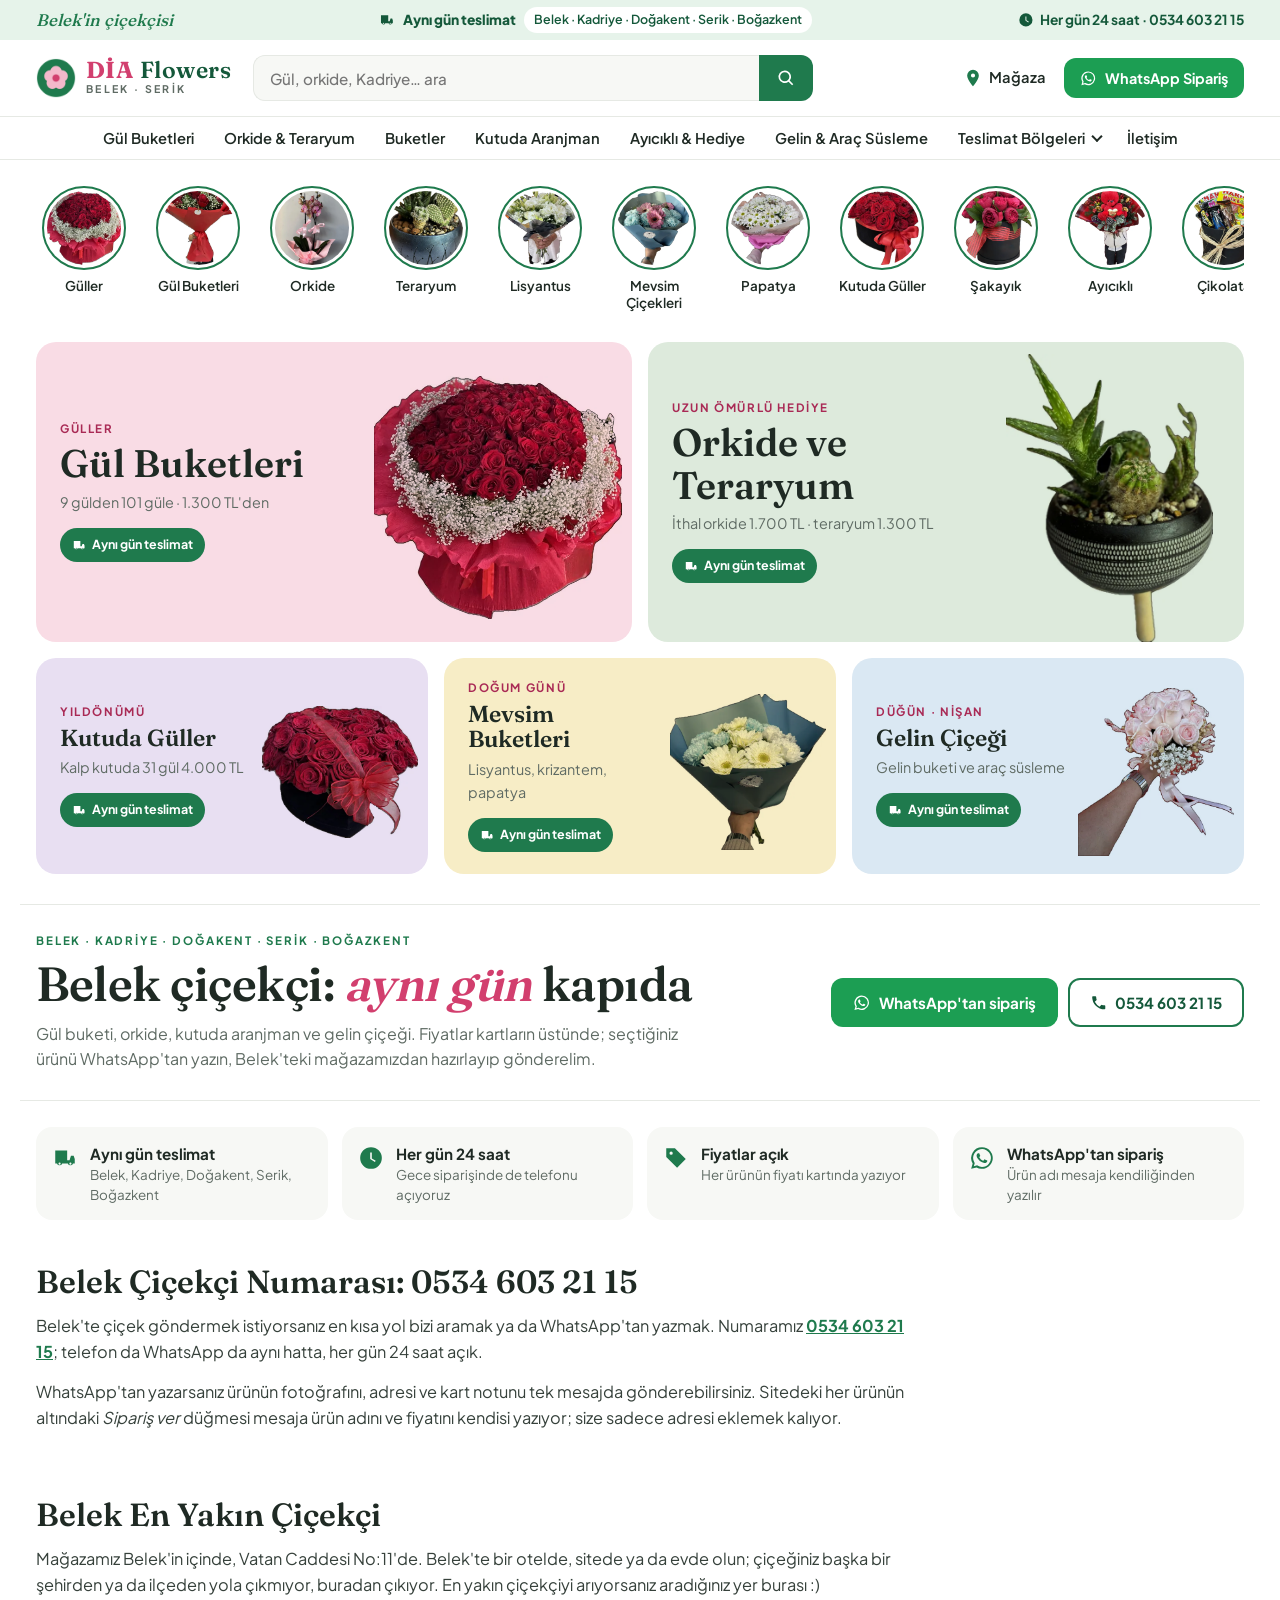
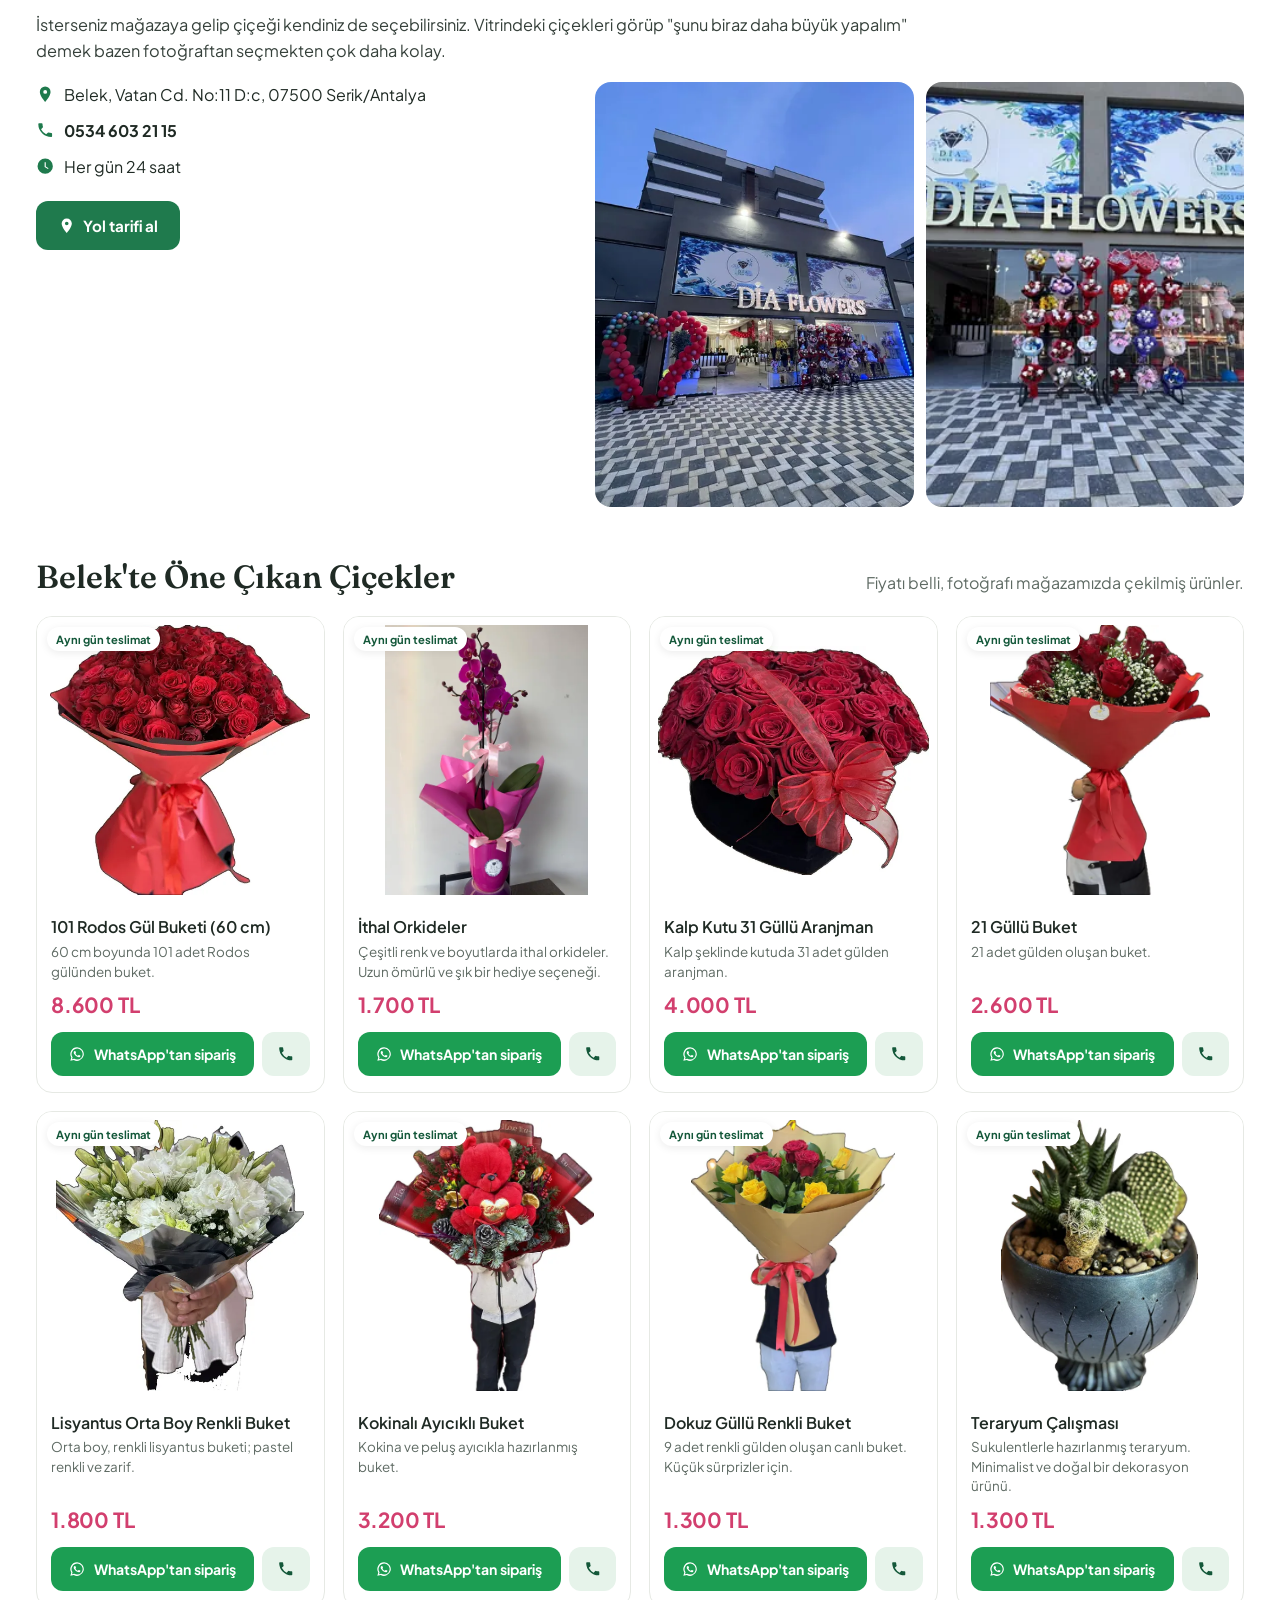
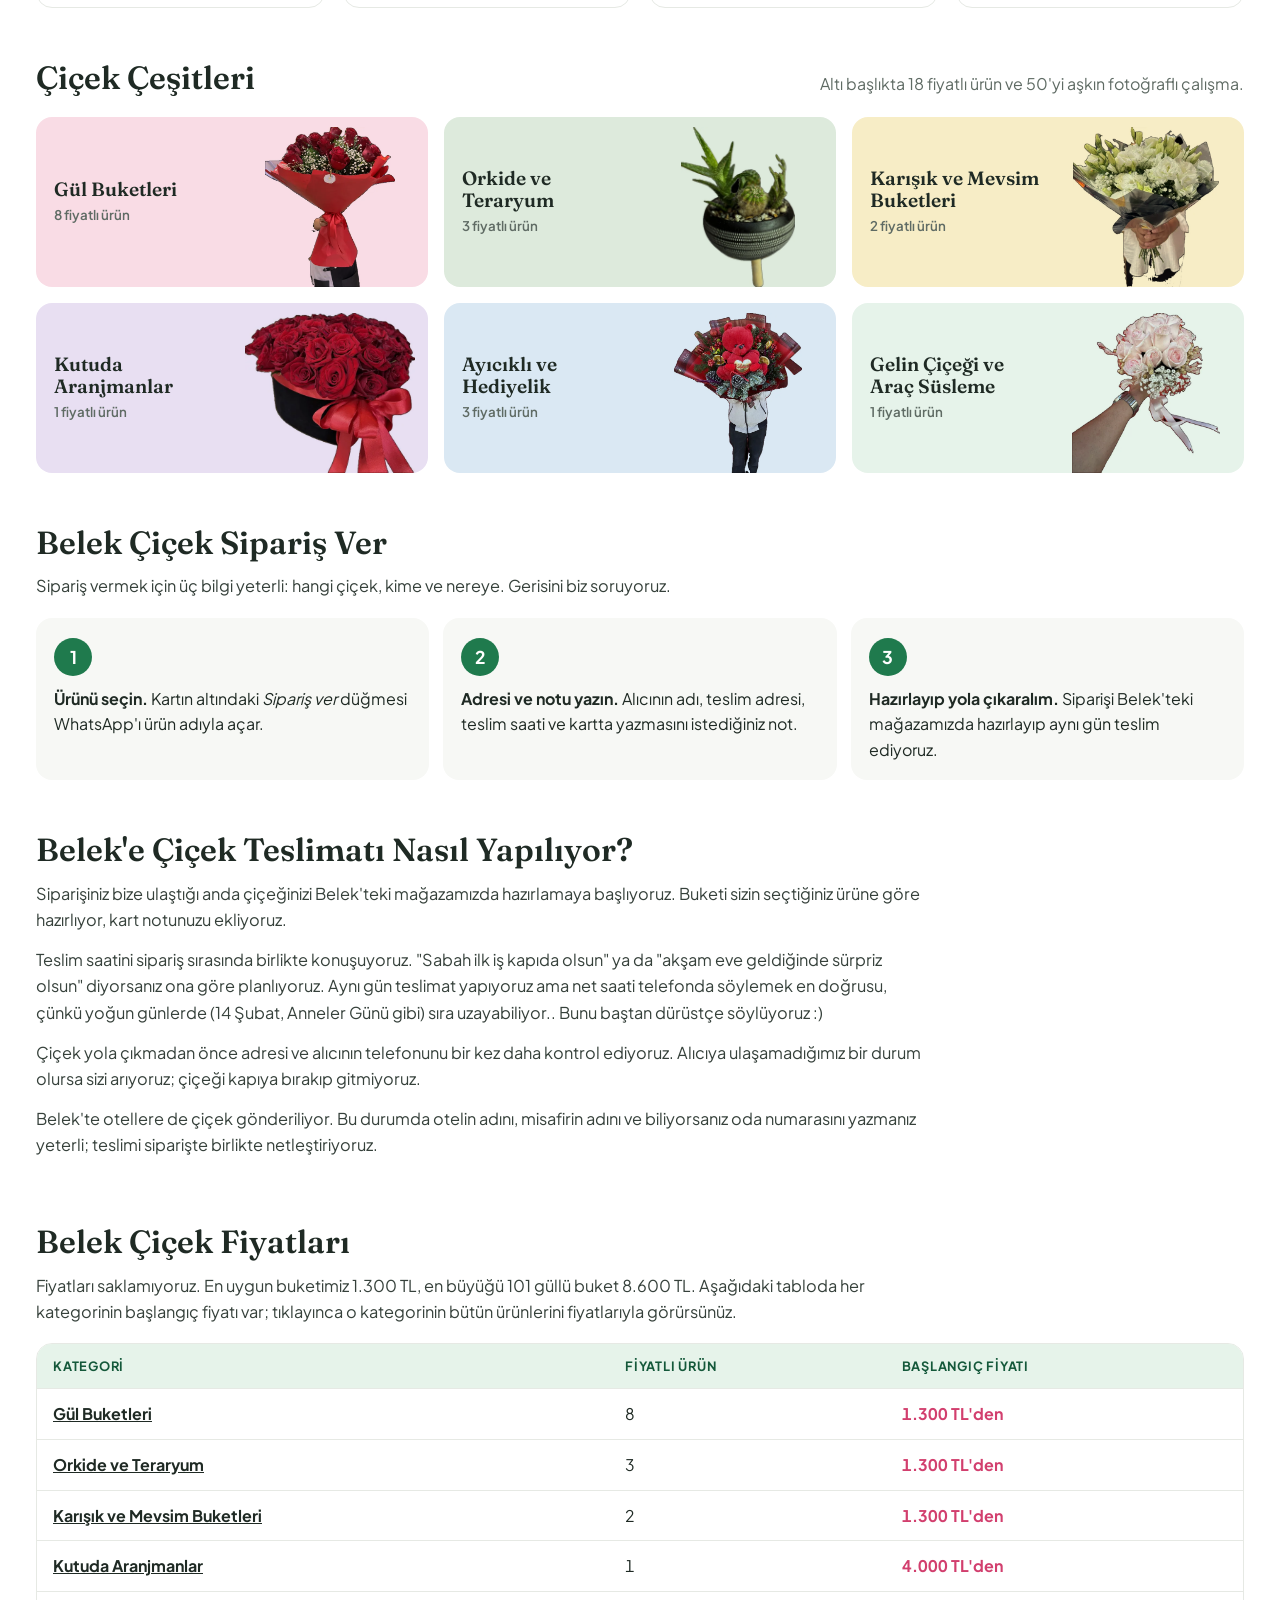
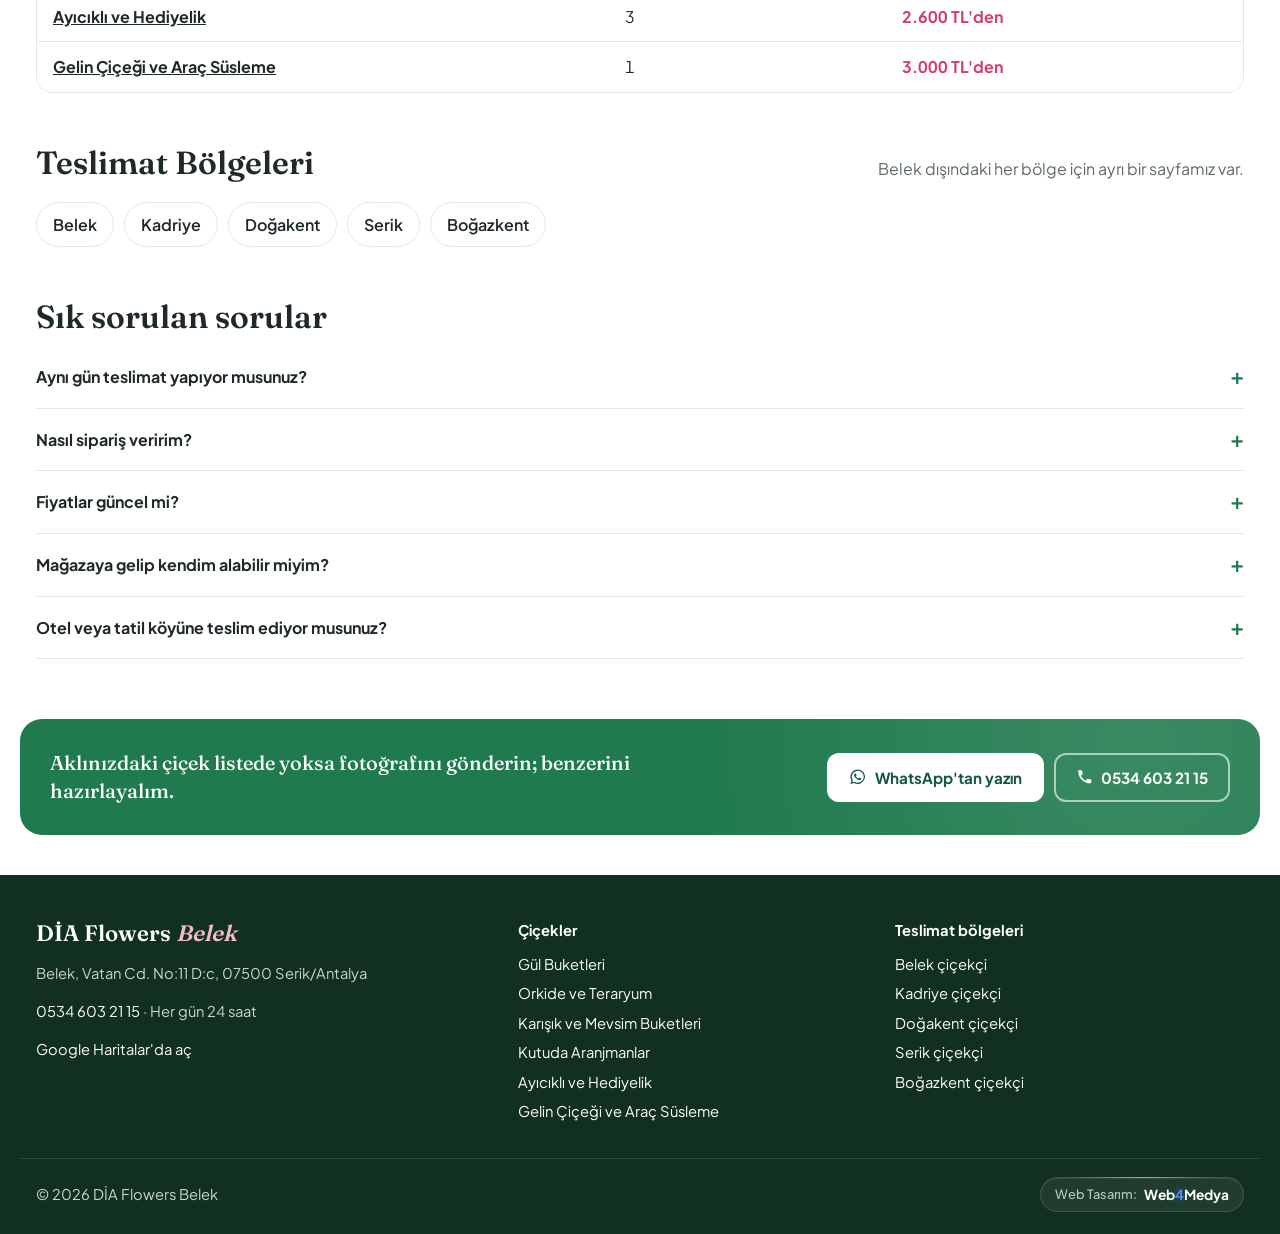
==== commit d9199aac: "Mobil düzeltmeler: kart düğmesi taşması, düğme hizası, mobilde sabit olmayan başlık, kategori şeridi" ====
--- a/index.html
+++ b/index.html
@@ -13,7 +13,7 @@
 <link rel="icon" href="favicon.ico" sizes="any"><link rel="icon" type="image/png" sizes="192x192" href="images/favicon-192.png">
 <link rel="apple-touch-icon" href="images/favicon-192.png">
 <link rel="preload" href="assets/fonts/fraunces-latin.woff2" as="font" type="font/woff2" crossorigin>
-<link rel="stylesheet" href="assets/css/site.css?v=42021aff">
+<link rel="stylesheet" href="assets/css/site.css?v=33c43764">
 <script type="application/ld+json">{"@context": "https://schema.org", "@type": "Florist", "@id": "https://diabelekflowers.com/#isletme", "name": "DİA Flowers Belek", "alternateName": ["Belek Flowers Dia", "Serik DİA Flowers"], "url": "https://diabelekflowers.com/", "telephone": "+90 534 603 21 15", "email": "info@serikdiaflowers.com", "address": {"@type": "PostalAddress", "streetAddress": "Belek, Vatan Cd. No:11 D:c", "postalCode": "07500", "addressLocality": "Serik", "addressRegion": "Antalya", "addressCountry": "TR"}, "geo": {"@type": "GeoCoordinates", "latitude": 36.860642, "longitude": 31.060966}, "hasMap": "https://maps.google.com/?cid=12766109161344211274", "priceRange": "1.300 TL – 8.600 TL", "openingHoursSpecification": {"@type": "OpeningHoursSpecification", "dayOfWeek": ["Monday", "Tuesday", "Wednesday", "Thursday", "Friday", "Saturday", "Sunday"], "opens": "00:00", "closes": "23:59"}, "image": "https://diabelekflowers.com/images/magaza-900.webp", "areaServed": [{"@type": "Place", "name": "Belek, Serik, Antalya"}, {"@type": "Place", "name": "Kadriye, Serik, Antalya"}, {"@type": "Place", "name": "Doğakent, Serik, Antalya"}, {"@type": "Place", "name": "Serik, Serik, Antalya"}, {"@type": "Place", "name": "Boğazkent, Serik, Antalya"}]}</script><script type="application/ld+json">{"@context": "https://schema.org", "@type": "FAQPage", "mainEntity": [{"@type": "Question", "name": "Aynı gün teslimat yapıyor musunuz?", "acceptedAnswer": {"@type": "Answer", "text": "Evet. Belek, Kadriye, Doğakent, Serik ve Boğazkent'e aynı gün teslimat yapıyoruz. Siparişin saatini WhatsApp'tan yazdığınızda teslim saatini size söylüyoruz."}}, {"@type": "Question", "name": "Nasıl sipariş veririm?", "acceptedAnswer": {"@type": "Answer", "text": "Beğendiğiniz ürünün altındaki WhatsApp düğmesine basın; ürün adı mesaja kendiliğinden yazılır. Teslimat adresini, alıcının adını ve kart notunu ekleyin. İsterseniz 0534 603 21 15'i de arayabilirsiniz."}}, {"@type": "Question", "name": "Fiyatlar güncel mi?", "acceptedAnswer": {"@type": "Answer", "text": "Sitedeki fiyatlar mağazadaki fiyatlarla aynıdır. Fiyatı yazmayan ürünler ve özel tasarımlar için WhatsApp'tan fotoğrafla fiyat sorabilirsiniz."}}, {"@type": "Question", "name": "Mağazaya gelip kendim alabilir miyim?", "acceptedAnswer": {"@type": "Answer", "text": "Evet. Mağazamız Belek, Vatan Caddesi No:11'de. Her gün 24 saat açığız."}}, {"@type": "Question", "name": "Otel veya tatil köyüne teslim ediyor musunuz?", "acceptedAnswer": {"@type": "Answer", "text": "Teslimat adresi olarak otel adını ve oda/misafir adını yazmanız yeterli; teslim koşullarını siparişte birlikte netleştiriyoruz."}}]}</script>
 </head>
 <body>
@@ -82,7 +82,7 @@
   <h3>101 Rodos Gül Buketi (60 cm)</h3>
   <p class="kart-a">60 cm boyunda 101 adet Rodos gülünden buket.</p>
   <p class="fiyat">8.600 TL</p>
-  <div class="kart-d"><a class="btn btn-wa" href="https://wa.me/905346032115?text=Merhaba%2C%20101%20Rodos%20G%C3%BCl%20Buketi%20%2860%20cm%29%20%288.600%20TL%29%20sipari%C5%9F%20vermek%20istiyorum." rel="noopener" target="_blank"><svg viewBox="0 0 24 24" aria-hidden="true"><path d="M12 2a10 10 0 0 0-8.6 15.1L2 22l5-1.3A10 10 0 1 0 12 2zm0 18.2a8.2 8.2 0 0 1-4.2-1.2l-.3-.2-3 .8.8-2.9-.2-.3A8.2 8.2 0 1 1 12 20.2zm4.5-6.1c-.25-.12-1.47-.72-1.7-.8-.23-.09-.4-.13-.56.12-.17.25-.64.8-.79.97-.14.17-.29.19-.54.06a6.7 6.7 0 0 1-3.3-2.9c-.25-.43.25-.4.71-1.33a.45.45 0 0 0-.02-.42c-.06-.12-.56-1.35-.77-1.85-.2-.48-.4-.42-.56-.42h-.47a.9.9 0 0 0-.65.3 2.7 2.7 0 0 0-.85 2.02 4.7 4.7 0 0 0 1 2.5 10.8 10.8 0 0 0 4.1 3.65c1.53.66 2.13.71 2.9.6.47-.07 1.47-.6 1.67-1.18.21-.58.21-1.08.15-1.18-.06-.1-.23-.17-.48-.29z"/></svg>WhatsApp'tan sipariş</a><a class="btn btn-ara" href="tel:+905346032115" aria-label="101 Rodos Gül Buketi (60 cm) için ara"><svg viewBox="0 0 24 24" aria-hidden="true"><path d="M6.6 10.8a15.1 15.1 0 0 0 6.6 6.6l2.2-2.2a1 1 0 0 1 1-.25 11.4 11.4 0 0 0 3.6.57 1 1 0 0 1 1 1V20a1 1 0 0 1-1 1A17 17 0 0 1 3 4a1 1 0 0 1 1-1h3.5a1 1 0 0 1 1 1c0 1.25.2 2.45.57 3.57a1 1 0 0 1-.25 1z"/></svg></a></div>
+  <div class="kart-d"><a class="btn btn-wa" href="https://wa.me/905346032115?text=Merhaba%2C%20101%20Rodos%20G%C3%BCl%20Buketi%20%2860%20cm%29%20%288.600%20TL%29%20sipari%C5%9F%20vermek%20istiyorum." rel="noopener" target="_blank"><svg viewBox="0 0 24 24" aria-hidden="true"><path d="M12 2a10 10 0 0 0-8.6 15.1L2 22l5-1.3A10 10 0 1 0 12 2zm0 18.2a8.2 8.2 0 0 1-4.2-1.2l-.3-.2-3 .8.8-2.9-.2-.3A8.2 8.2 0 1 1 12 20.2zm4.5-6.1c-.25-.12-1.47-.72-1.7-.8-.23-.09-.4-.13-.56.12-.17.25-.64.8-.79.97-.14.17-.29.19-.54.06a6.7 6.7 0 0 1-3.3-2.9c-.25-.43.25-.4.71-1.33a.45.45 0 0 0-.02-.42c-.06-.12-.56-1.35-.77-1.85-.2-.48-.4-.42-.56-.42h-.47a.9.9 0 0 0-.65.3 2.7 2.7 0 0 0-.85 2.02 4.7 4.7 0 0 0 1 2.5 10.8 10.8 0 0 0 4.1 3.65c1.53.66 2.13.71 2.9.6.47-.07 1.47-.6 1.67-1.18.21-.58.21-1.08.15-1.18-.06-.1-.23-.17-.48-.29z"/></svg><span class="uzun">WhatsApp'tan sipariş</span><span class="kisa">Sipariş ver</span></a><a class="btn btn-ara" href="tel:+905346032115" aria-label="101 Rodos Gül Buketi (60 cm) için ara"><svg viewBox="0 0 24 24" aria-hidden="true"><path d="M6.6 10.8a15.1 15.1 0 0 0 6.6 6.6l2.2-2.2a1 1 0 0 1 1-.25 11.4 11.4 0 0 0 3.6.57 1 1 0 0 1 1 1V20a1 1 0 0 1-1 1A17 17 0 0 1 3 4a1 1 0 0 1 1-1h3.5a1 1 0 0 1 1 1c0 1.25.2 2.45.57 3.57a1 1 0 0 1-.25 1z"/></svg></a></div>
  </div>
 </article><article class="kart" id="ithal-orkideler">
  <div class="kart-g"><img class="" src="images/orkide1-900.webp" srcset="images/orkide1-480.webp 480w, images/orkide1-900.webp 900w" sizes="(max-width:640px) 50vw, 300px" width="900" height="1200" alt="İthal Orkideler — DİA Flowers Belek" loading="lazy" decoding="async"><span class="rozet">Aynı gün teslimat</span></div>
@@ -90,7 +90,7 @@
   <h3>İthal Orkideler</h3>
   <p class="kart-a">Çeşitli renk ve boyutlarda ithal orkideler. Uzun ömürlü ve şık bir hediye seçeneği.</p>
   <p class="fiyat">1.700 TL</p>
-  <div class="kart-d"><a class="btn btn-wa" href="https://wa.me/905346032115?text=Merhaba%2C%20%C4%B0thal%20Orkideler%20%281.700%20TL%29%20sipari%C5%9F%20vermek%20istiyorum." rel="noopener" target="_blank"><svg viewBox="0 0 24 24" aria-hidden="true"><path d="M12 2a10 10 0 0 0-8.6 15.1L2 22l5-1.3A10 10 0 1 0 12 2zm0 18.2a8.2 8.2 0 0 1-4.2-1.2l-.3-.2-3 .8.8-2.9-.2-.3A8.2 8.2 0 1 1 12 20.2zm4.5-6.1c-.25-.12-1.47-.72-1.7-.8-.23-.09-.4-.13-.56.12-.17.25-.64.8-.79.97-.14.17-.29.19-.54.06a6.7 6.7 0 0 1-3.3-2.9c-.25-.43.25-.4.71-1.33a.45.45 0 0 0-.02-.42c-.06-.12-.56-1.35-.77-1.85-.2-.48-.4-.42-.56-.42h-.47a.9.9 0 0 0-.65.3 2.7 2.7 0 0 0-.85 2.02 4.7 4.7 0 0 0 1 2.5 10.8 10.8 0 0 0 4.1 3.65c1.53.66 2.13.71 2.9.6.47-.07 1.47-.6 1.67-1.18.21-.58.21-1.08.15-1.18-.06-.1-.23-.17-.48-.29z"/></svg>WhatsApp'tan sipariş</a><a class="btn btn-ara" href="tel:+905346032115" aria-label="İthal Orkideler için ara"><svg viewBox="0 0 24 24" aria-hidden="true"><path d="M6.6 10.8a15.1 15.1 0 0 0 6.6 6.6l2.2-2.2a1 1 0 0 1 1-.25 11.4 11.4 0 0 0 3.6.57 1 1 0 0 1 1 1V20a1 1 0 0 1-1 1A17 17 0 0 1 3 4a1 1 0 0 1 1-1h3.5a1 1 0 0 1 1 1c0 1.25.2 2.45.57 3.57a1 1 0 0 1-.25 1z"/></svg></a></div>
+  <div class="kart-d"><a class="btn btn-wa" href="https://wa.me/905346032115?text=Merhaba%2C%20%C4%B0thal%20Orkideler%20%281.700%20TL%29%20sipari%C5%9F%20vermek%20istiyorum." rel="noopener" target="_blank"><svg viewBox="0 0 24 24" aria-hidden="true"><path d="M12 2a10 10 0 0 0-8.6 15.1L2 22l5-1.3A10 10 0 1 0 12 2zm0 18.2a8.2 8.2 0 0 1-4.2-1.2l-.3-.2-3 .8.8-2.9-.2-.3A8.2 8.2 0 1 1 12 20.2zm4.5-6.1c-.25-.12-1.47-.72-1.7-.8-.23-.09-.4-.13-.56.12-.17.25-.64.8-.79.97-.14.17-.29.19-.54.06a6.7 6.7 0 0 1-3.3-2.9c-.25-.43.25-.4.71-1.33a.45.45 0 0 0-.02-.42c-.06-.12-.56-1.35-.77-1.85-.2-.48-.4-.42-.56-.42h-.47a.9.9 0 0 0-.65.3 2.7 2.7 0 0 0-.85 2.02 4.7 4.7 0 0 0 1 2.5 10.8 10.8 0 0 0 4.1 3.65c1.53.66 2.13.71 2.9.6.47-.07 1.47-.6 1.67-1.18.21-.58.21-1.08.15-1.18-.06-.1-.23-.17-.48-.29z"/></svg><span class="uzun">WhatsApp'tan sipariş</span><span class="kisa">Sipariş ver</span></a><a class="btn btn-ara" href="tel:+905346032115" aria-label="İthal Orkideler için ara"><svg viewBox="0 0 24 24" aria-hidden="true"><path d="M6.6 10.8a15.1 15.1 0 0 0 6.6 6.6l2.2-2.2a1 1 0 0 1 1-.25 11.4 11.4 0 0 0 3.6.57 1 1 0 0 1 1 1V20a1 1 0 0 1-1 1A17 17 0 0 1 3 4a1 1 0 0 1 1-1h3.5a1 1 0 0 1 1 1c0 1.25.2 2.45.57 3.57a1 1 0 0 1-.25 1z"/></svg></a></div>
  </div>
 </article><article class="kart" id="kalp-kutu-31-gullu-aranjman">
  <div class="kart-g"><img class="" src="images/kalp1-900.webp" srcset="images/kalp1-480.webp 480w, images/kalp1-900.webp 900w" sizes="(max-width:640px) 50vw, 300px" width="900" height="761" alt="Kalp Kutu 31 Güllü Aranjman — DİA Flowers Belek" loading="lazy" decoding="async"><span class="rozet">Aynı gün teslimat</span></div>
@@ -98,7 +98,7 @@
   <h3>Kalp Kutu 31 Güllü Aranjman</h3>
   <p class="kart-a">Kalp şeklinde kutuda 31 adet gülden aranjman.</p>
   <p class="fiyat">4.000 TL</p>
-  <div class="kart-d"><a class="btn btn-wa" href="https://wa.me/905346032115?text=Merhaba%2C%20Kalp%20Kutu%2031%20G%C3%BCll%C3%BC%20Aranjman%20%284.000%20TL%29%20sipari%C5%9F%20vermek%20istiyorum." rel="noopener" target="_blank"><svg viewBox="0 0 24 24" aria-hidden="true"><path d="M12 2a10 10 0 0 0-8.6 15.1L2 22l5-1.3A10 10 0 1 0 12 2zm0 18.2a8.2 8.2 0 0 1-4.2-1.2l-.3-.2-3 .8.8-2.9-.2-.3A8.2 8.2 0 1 1 12 20.2zm4.5-6.1c-.25-.12-1.47-.72-1.7-.8-.23-.09-.4-.13-.56.12-.17.25-.64.8-.79.97-.14.17-.29.19-.54.06a6.7 6.7 0 0 1-3.3-2.9c-.25-.43.25-.4.71-1.33a.45.45 0 0 0-.02-.42c-.06-.12-.56-1.35-.77-1.85-.2-.48-.4-.42-.56-.42h-.47a.9.9 0 0 0-.65.3 2.7 2.7 0 0 0-.85 2.02 4.7 4.7 0 0 0 1 2.5 10.8 10.8 0 0 0 4.1 3.65c1.53.66 2.13.71 2.9.6.47-.07 1.47-.6 1.67-1.18.21-.58.21-1.08.15-1.18-.06-.1-.23-.17-.48-.29z"/></svg>WhatsApp'tan sipariş</a><a class="btn btn-ara" href="tel:+905346032115" aria-label="Kalp Kutu 31 Güllü Aranjman için ara"><svg viewBox="0 0 24 24" aria-hidden="true"><path d="M6.6 10.8a15.1 15.1 0 0 0 6.6 6.6l2.2-2.2a1 1 0 0 1 1-.25 11.4 11.4 0 0 0 3.6.57 1 1 0 0 1 1 1V20a1 1 0 0 1-1 1A17 17 0 0 1 3 4a1 1 0 0 1 1-1h3.5a1 1 0 0 1 1 1c0 1.25.2 2.45.57 3.57a1 1 0 0 1-.25 1z"/></svg></a></div>
+  <div class="kart-d"><a class="btn btn-wa" href="https://wa.me/905346032115?text=Merhaba%2C%20Kalp%20Kutu%2031%20G%C3%BCll%C3%BC%20Aranjman%20%284.000%20TL%29%20sipari%C5%9F%20vermek%20istiyorum." rel="noopener" target="_blank"><svg viewBox="0 0 24 24" aria-hidden="true"><path d="M12 2a10 10 0 0 0-8.6 15.1L2 22l5-1.3A10 10 0 1 0 12 2zm0 18.2a8.2 8.2 0 0 1-4.2-1.2l-.3-.2-3 .8.8-2.9-.2-.3A8.2 8.2 0 1 1 12 20.2zm4.5-6.1c-.25-.12-1.47-.72-1.7-.8-.23-.09-.4-.13-.56.12-.17.25-.64.8-.79.97-.14.17-.29.19-.54.06a6.7 6.7 0 0 1-3.3-2.9c-.25-.43.25-.4.71-1.33a.45.45 0 0 0-.02-.42c-.06-.12-.56-1.35-.77-1.85-.2-.48-.4-.42-.56-.42h-.47a.9.9 0 0 0-.65.3 2.7 2.7 0 0 0-.85 2.02 4.7 4.7 0 0 0 1 2.5 10.8 10.8 0 0 0 4.1 3.65c1.53.66 2.13.71 2.9.6.47-.07 1.47-.6 1.67-1.18.21-.58.21-1.08.15-1.18-.06-.1-.23-.17-.48-.29z"/></svg><span class="uzun">WhatsApp'tan sipariş</span><span class="kisa">Sipariş ver</span></a><a class="btn btn-ara" href="tel:+905346032115" aria-label="Kalp Kutu 31 Güllü Aranjman için ara"><svg viewBox="0 0 24 24" aria-hidden="true"><path d="M6.6 10.8a15.1 15.1 0 0 0 6.6 6.6l2.2-2.2a1 1 0 0 1 1-.25 11.4 11.4 0 0 0 3.6.57 1 1 0 0 1 1 1V20a1 1 0 0 1-1 1A17 17 0 0 1 3 4a1 1 0 0 1 1-1h3.5a1 1 0 0 1 1 1c0 1.25.2 2.45.57 3.57a1 1 0 0 1-.25 1z"/></svg></a></div>
  </div>
 </article><article class="kart" id="21-gullu-buket">
  <div class="kart-g"><img class="" src="images/21gullu1-900.webp" srcset="images/21gullu1-480.webp 480w, images/21gullu1-900.webp 900w" sizes="(max-width:640px) 50vw, 300px" width="900" height="1105" alt="21 Güllü Buket — DİA Flowers Belek" loading="lazy" decoding="async"><span class="rozet">Aynı gün teslimat</span></div>
@@ -106,7 +106,7 @@
   <h3>21 Güllü Buket</h3>
   <p class="kart-a">21 adet gülden oluşan buket.</p>
   <p class="fiyat">2.600 TL</p>
-  <div class="kart-d"><a class="btn btn-wa" href="https://wa.me/905346032115?text=Merhaba%2C%2021%20G%C3%BCll%C3%BC%20Buket%20%282.600%20TL%29%20sipari%C5%9F%20vermek%20istiyorum." rel="noopener" target="_blank"><svg viewBox="0 0 24 24" aria-hidden="true"><path d="M12 2a10 10 0 0 0-8.6 15.1L2 22l5-1.3A10 10 0 1 0 12 2zm0 18.2a8.2 8.2 0 0 1-4.2-1.2l-.3-.2-3 .8.8-2.9-.2-.3A8.2 8.2 0 1 1 12 20.2zm4.5-6.1c-.25-.12-1.47-.72-1.7-.8-.23-.09-.4-.13-.56.12-.17.25-.64.8-.79.97-.14.17-.29.19-.54.06a6.7 6.7 0 0 1-3.3-2.9c-.25-.43.25-.4.71-1.33a.45.45 0 0 0-.02-.42c-.06-.12-.56-1.35-.77-1.85-.2-.48-.4-.42-.56-.42h-.47a.9.9 0 0 0-.65.3 2.7 2.7 0 0 0-.85 2.02 4.7 4.7 0 0 0 1 2.5 10.8 10.8 0 0 0 4.1 3.65c1.53.66 2.13.71 2.9.6.47-.07 1.47-.6 1.67-1.18.21-.58.21-1.08.15-1.18-.06-.1-.23-.17-.48-.29z"/></svg>WhatsApp'tan sipariş</a><a class="btn btn-ara" href="tel:+905346032115" aria-label="21 Güllü Buket için ara"><svg viewBox="0 0 24 24" aria-hidden="true"><path d="M6.6 10.8a15.1 15.1 0 0 0 6.6 6.6l2.2-2.2a1 1 0 0 1 1-.25 11.4 11.4 0 0 0 3.6.57 1 1 0 0 1 1 1V20a1 1 0 0 1-1 1A17 17 0 0 1 3 4a1 1 0 0 1 1-1h3.5a1 1 0 0 1 1 1c0 1.25.2 2.45.57 3.57a1 1 0 0 1-.25 1z"/></svg></a></div>
+  <div class="kart-d"><a class="btn btn-wa" href="https://wa.me/905346032115?text=Merhaba%2C%2021%20G%C3%BCll%C3%BC%20Buket%20%282.600%20TL%29%20sipari%C5%9F%20vermek%20istiyorum." rel="noopener" target="_blank"><svg viewBox="0 0 24 24" aria-hidden="true"><path d="M12 2a10 10 0 0 0-8.6 15.1L2 22l5-1.3A10 10 0 1 0 12 2zm0 18.2a8.2 8.2 0 0 1-4.2-1.2l-.3-.2-3 .8.8-2.9-.2-.3A8.2 8.2 0 1 1 12 20.2zm4.5-6.1c-.25-.12-1.47-.72-1.7-.8-.23-.09-.4-.13-.56.12-.17.25-.64.8-.79.97-.14.17-.29.19-.54.06a6.7 6.7 0 0 1-3.3-2.9c-.25-.43.25-.4.71-1.33a.45.45 0 0 0-.02-.42c-.06-.12-.56-1.35-.77-1.85-.2-.48-.4-.42-.56-.42h-.47a.9.9 0 0 0-.65.3 2.7 2.7 0 0 0-.85 2.02 4.7 4.7 0 0 0 1 2.5 10.8 10.8 0 0 0 4.1 3.65c1.53.66 2.13.71 2.9.6.47-.07 1.47-.6 1.67-1.18.21-.58.21-1.08.15-1.18-.06-.1-.23-.17-.48-.29z"/></svg><span class="uzun">WhatsApp'tan sipariş</span><span class="kisa">Sipariş ver</span></a><a class="btn btn-ara" href="tel:+905346032115" aria-label="21 Güllü Buket için ara"><svg viewBox="0 0 24 24" aria-hidden="true"><path d="M6.6 10.8a15.1 15.1 0 0 0 6.6 6.6l2.2-2.2a1 1 0 0 1 1-.25 11.4 11.4 0 0 0 3.6.57 1 1 0 0 1 1 1V20a1 1 0 0 1-1 1A17 17 0 0 1 3 4a1 1 0 0 1 1-1h3.5a1 1 0 0 1 1 1c0 1.25.2 2.45.57 3.57a1 1 0 0 1-.25 1z"/></svg></a></div>
  </div>
 </article><article class="kart" id="lisyantus-orta-boy-renkli-buket">
  <div class="kart-g"><img class="" src="images/lisyantus1-900.webp" srcset="images/lisyantus1-480.webp 480w, images/lisyantus1-900.webp 900w" sizes="(max-width:640px) 50vw, 300px" width="900" height="982" alt="Lisyantus Orta Boy Renkli Buket — DİA Flowers Belek" loading="lazy" decoding="async"><span class="rozet">Aynı gün teslimat</span></div>
@@ -114,7 +114,7 @@
   <h3>Lisyantus Orta Boy Renkli Buket</h3>
   <p class="kart-a">Orta boy, renkli lisyantus buketi; pastel renkli ve zarif.</p>
   <p class="fiyat">1.800 TL</p>
-  <div class="kart-d"><a class="btn btn-wa" href="https://wa.me/905346032115?text=Merhaba%2C%20Lisyantus%20Orta%20Boy%20Renkli%20Buket%20%281.800%20TL%29%20sipari%C5%9F%20vermek%20istiyorum." rel="noopener" target="_blank"><svg viewBox="0 0 24 24" aria-hidden="true"><path d="M12 2a10 10 0 0 0-8.6 15.1L2 22l5-1.3A10 10 0 1 0 12 2zm0 18.2a8.2 8.2 0 0 1-4.2-1.2l-.3-.2-3 .8.8-2.9-.2-.3A8.2 8.2 0 1 1 12 20.2zm4.5-6.1c-.25-.12-1.47-.72-1.7-.8-.23-.09-.4-.13-.56.12-.17.25-.64.8-.79.97-.14.17-.29.19-.54.06a6.7 6.7 0 0 1-3.3-2.9c-.25-.43.25-.4.71-1.33a.45.45 0 0 0-.02-.42c-.06-.12-.56-1.35-.77-1.85-.2-.48-.4-.42-.56-.42h-.47a.9.9 0 0 0-.65.3 2.7 2.7 0 0 0-.85 2.02 4.7 4.7 0 0 0 1 2.5 10.8 10.8 0 0 0 4.1 3.65c1.53.66 2.13.71 2.9.6.47-.07 1.47-.6 1.67-1.18.21-.58.21-1.08.15-1.18-.06-.1-.23-.17-.48-.29z"/></svg>WhatsApp'tan sipariş</a><a class="btn btn-ara" href="tel:+905346032115" aria-label="Lisyantus Orta Boy Renkli Buket için ara"><svg viewBox="0 0 24 24" aria-hidden="true"><path d="M6.6 10.8a15.1 15.1 0 0 0 6.6 6.6l2.2-2.2a1 1 0 0 1 1-.25 11.4 11.4 0 0 0 3.6.57 1 1 0 0 1 1 1V20a1 1 0 0 1-1 1A17 17 0 0 1 3 4a1 1 0 0 1 1-1h3.5a1 1 0 0 1 1 1c0 1.25.2 2.45.57 3.57a1 1 0 0 1-.25 1z"/></svg></a></div>
+  <div class="kart-d"><a class="btn btn-wa" href="https://wa.me/905346032115?text=Merhaba%2C%20Lisyantus%20Orta%20Boy%20Renkli%20Buket%20%281.800%20TL%29%20sipari%C5%9F%20vermek%20istiyorum." rel="noopener" target="_blank"><svg viewBox="0 0 24 24" aria-hidden="true"><path d="M12 2a10 10 0 0 0-8.6 15.1L2 22l5-1.3A10 10 0 1 0 12 2zm0 18.2a8.2 8.2 0 0 1-4.2-1.2l-.3-.2-3 .8.8-2.9-.2-.3A8.2 8.2 0 1 1 12 20.2zm4.5-6.1c-.25-.12-1.47-.72-1.7-.8-.23-.09-.4-.13-.56.12-.17.25-.64.8-.79.97-.14.17-.29.19-.54.06a6.7 6.7 0 0 1-3.3-2.9c-.25-.43.25-.4.71-1.33a.45.45 0 0 0-.02-.42c-.06-.12-.56-1.35-.77-1.85-.2-.48-.4-.42-.56-.42h-.47a.9.9 0 0 0-.65.3 2.7 2.7 0 0 0-.85 2.02 4.7 4.7 0 0 0 1 2.5 10.8 10.8 0 0 0 4.1 3.65c1.53.66 2.13.71 2.9.6.47-.07 1.47-.6 1.67-1.18.21-.58.21-1.08.15-1.18-.06-.1-.23-.17-.48-.29z"/></svg><span class="uzun">WhatsApp'tan sipariş</span><span class="kisa">Sipariş ver</span></a><a class="btn btn-ara" href="tel:+905346032115" aria-label="Lisyantus Orta Boy Renkli Buket için ara"><svg viewBox="0 0 24 24" aria-hidden="true"><path d="M6.6 10.8a15.1 15.1 0 0 0 6.6 6.6l2.2-2.2a1 1 0 0 1 1-.25 11.4 11.4 0 0 0 3.6.57 1 1 0 0 1 1 1V20a1 1 0 0 1-1 1A17 17 0 0 1 3 4a1 1 0 0 1 1-1h3.5a1 1 0 0 1 1 1c0 1.25.2 2.45.57 3.57a1 1 0 0 1-.25 1z"/></svg></a></div>
  </div>
 </article><article class="kart" id="kokinali-ayicikli-buket">
  <div class="kart-g"><img class="" src="images/kokoinali-900.webp" srcset="images/kokoinali-480.webp 480w, images/kokoinali-900.webp 900w" sizes="(max-width:640px) 50vw, 300px" width="900" height="1131" alt="Kokinalı Ayıcıklı Buket — DİA Flowers Belek" loading="lazy" decoding="async"><span class="rozet">Aynı gün teslimat</span></div>
@@ -122,7 +122,7 @@
   <h3>Kokinalı Ayıcıklı Buket</h3>
   <p class="kart-a">Kokina ve peluş ayıcıkla hazırlanmış buket.</p>
   <p class="fiyat">3.200 TL</p>
-  <div class="kart-d"><a class="btn btn-wa" href="https://wa.me/905346032115?text=Merhaba%2C%20Kokinal%C4%B1%20Ay%C4%B1c%C4%B1kl%C4%B1%20Buket%20%283.200%20TL%29%20sipari%C5%9F%20vermek%20istiyorum." rel="noopener" target="_blank"><svg viewBox="0 0 24 24" aria-hidden="true"><path d="M12 2a10 10 0 0 0-8.6 15.1L2 22l5-1.3A10 10 0 1 0 12 2zm0 18.2a8.2 8.2 0 0 1-4.2-1.2l-.3-.2-3 .8.8-2.9-.2-.3A8.2 8.2 0 1 1 12 20.2zm4.5-6.1c-.25-.12-1.47-.72-1.7-.8-.23-.09-.4-.13-.56.12-.17.25-.64.8-.79.97-.14.17-.29.19-.54.06a6.7 6.7 0 0 1-3.3-2.9c-.25-.43.25-.4.71-1.33a.45.45 0 0 0-.02-.42c-.06-.12-.56-1.35-.77-1.85-.2-.48-.4-.42-.56-.42h-.47a.9.9 0 0 0-.65.3 2.7 2.7 0 0 0-.85 2.02 4.7 4.7 0 0 0 1 2.5 10.8 10.8 0 0 0 4.1 3.65c1.53.66 2.13.71 2.9.6.47-.07 1.47-.6 1.67-1.18.21-.58.21-1.08.15-1.18-.06-.1-.23-.17-.48-.29z"/></svg>WhatsApp'tan sipariş</a><a class="btn btn-ara" href="tel:+905346032115" aria-label="Kokinalı Ayıcıklı Buket için ara"><svg viewBox="0 0 24 24" aria-hidden="true"><path d="M6.6 10.8a15.1 15.1 0 0 0 6.6 6.6l2.2-2.2a1 1 0 0 1 1-.25 11.4 11.4 0 0 0 3.6.57 1 1 0 0 1 1 1V20a1 1 0 0 1-1 1A17 17 0 0 1 3 4a1 1 0 0 1 1-1h3.5a1 1 0 0 1 1 1c0 1.25.2 2.45.57 3.57a1 1 0 0 1-.25 1z"/></svg></a></div>
+  <div class="kart-d"><a class="btn btn-wa" href="https://wa.me/905346032115?text=Merhaba%2C%20Kokinal%C4%B1%20Ay%C4%B1c%C4%B1kl%C4%B1%20Buket%20%283.200%20TL%29%20sipari%C5%9F%20vermek%20istiyorum." rel="noopener" target="_blank"><svg viewBox="0 0 24 24" aria-hidden="true"><path d="M12 2a10 10 0 0 0-8.6 15.1L2 22l5-1.3A10 10 0 1 0 12 2zm0 18.2a8.2 8.2 0 0 1-4.2-1.2l-.3-.2-3 .8.8-2.9-.2-.3A8.2 8.2 0 1 1 12 20.2zm4.5-6.1c-.25-.12-1.47-.72-1.7-.8-.23-.09-.4-.13-.56.12-.17.25-.64.8-.79.97-.14.17-.29.19-.54.06a6.7 6.7 0 0 1-3.3-2.9c-.25-.43.25-.4.71-1.33a.45.45 0 0 0-.02-.42c-.06-.12-.56-1.35-.77-1.85-.2-.48-.4-.42-.56-.42h-.47a.9.9 0 0 0-.65.3 2.7 2.7 0 0 0-.85 2.02 4.7 4.7 0 0 0 1 2.5 10.8 10.8 0 0 0 4.1 3.65c1.53.66 2.13.71 2.9.6.47-.07 1.47-.6 1.67-1.18.21-.58.21-1.08.15-1.18-.06-.1-.23-.17-.48-.29z"/></svg><span class="uzun">WhatsApp'tan sipariş</span><span class="kisa">Sipariş ver</span></a><a class="btn btn-ara" href="tel:+905346032115" aria-label="Kokinalı Ayıcıklı Buket için ara"><svg viewBox="0 0 24 24" aria-hidden="true"><path d="M6.6 10.8a15.1 15.1 0 0 0 6.6 6.6l2.2-2.2a1 1 0 0 1 1-.25 11.4 11.4 0 0 0 3.6.57 1 1 0 0 1 1 1V20a1 1 0 0 1-1 1A17 17 0 0 1 3 4a1 1 0 0 1 1-1h3.5a1 1 0 0 1 1 1c0 1.25.2 2.45.57 3.57a1 1 0 0 1-.25 1z"/></svg></a></div>
  </div>
 </article><article class="kart" id="dokuz-gullu-renkli-buket">
  <div class="kart-g"><img class="" src="images/dokuz-900.webp" srcset="images/dokuz-480.webp 480w, images/dokuz-900.webp 900w" sizes="(max-width:640px) 50vw, 300px" width="900" height="1191" alt="Dokuz Güllü Renkli Buket — DİA Flowers Belek" loading="lazy" decoding="async"><span class="rozet">Aynı gün teslimat</span></div>
@@ -130,7 +130,7 @@
   <h3>Dokuz Güllü Renkli Buket</h3>
   <p class="kart-a">9 adet renkli gülden oluşan canlı buket. Küçük sürprizler için.</p>
   <p class="fiyat">1.300 TL</p>
-  <div class="kart-d"><a class="btn btn-wa" href="https://wa.me/905346032115?text=Merhaba%2C%20Dokuz%20G%C3%BCll%C3%BC%20Renkli%20Buket%20%281.300%20TL%29%20sipari%C5%9F%20vermek%20istiyorum." rel="noopener" target="_blank"><svg viewBox="0 0 24 24" aria-hidden="true"><path d="M12 2a10 10 0 0 0-8.6 15.1L2 22l5-1.3A10 10 0 1 0 12 2zm0 18.2a8.2 8.2 0 0 1-4.2-1.2l-.3-.2-3 .8.8-2.9-.2-.3A8.2 8.2 0 1 1 12 20.2zm4.5-6.1c-.25-.12-1.47-.72-1.7-.8-.23-.09-.4-.13-.56.12-.17.25-.64.8-.79.97-.14.17-.29.19-.54.06a6.7 6.7 0 0 1-3.3-2.9c-.25-.43.25-.4.71-1.33a.45.45 0 0 0-.02-.42c-.06-.12-.56-1.35-.77-1.85-.2-.48-.4-.42-.56-.42h-.47a.9.9 0 0 0-.65.3 2.7 2.7 0 0 0-.85 2.02 4.7 4.7 0 0 0 1 2.5 10.8 10.8 0 0 0 4.1 3.65c1.53.66 2.13.71 2.9.6.47-.07 1.47-.6 1.67-1.18.21-.58.21-1.08.15-1.18-.06-.1-.23-.17-.48-.29z"/></svg>WhatsApp'tan sipariş</a><a class="btn btn-ara" href="tel:+905346032115" aria-label="Dokuz Güllü Renkli Buket için ara"><svg viewBox="0 0 24 24" aria-hidden="true"><path d="M6.6 10.8a15.1 15.1 0 0 0 6.6 6.6l2.2-2.2a1 1 0 0 1 1-.25 11.4 11.4 0 0 0 3.6.57 1 1 0 0 1 1 1V20a1 1 0 0 1-1 1A17 17 0 0 1 3 4a1 1 0 0 1 1-1h3.5a1 1 0 0 1 1 1c0 1.25.2 2.45.57 3.57a1 1 0 0 1-.25 1z"/></svg></a></div>
+  <div class="kart-d"><a class="btn btn-wa" href="https://wa.me/905346032115?text=Merhaba%2C%20Dokuz%20G%C3%BCll%C3%BC%20Renkli%20Buket%20%281.300%20TL%29%20sipari%C5%9F%20vermek%20istiyorum." rel="noopener" target="_blank"><svg viewBox="0 0 24 24" aria-hidden="true"><path d="M12 2a10 10 0 0 0-8.6 15.1L2 22l5-1.3A10 10 0 1 0 12 2zm0 18.2a8.2 8.2 0 0 1-4.2-1.2l-.3-.2-3 .8.8-2.9-.2-.3A8.2 8.2 0 1 1 12 20.2zm4.5-6.1c-.25-.12-1.47-.72-1.7-.8-.23-.09-.4-.13-.56.12-.17.25-.64.8-.79.97-.14.17-.29.19-.54.06a6.7 6.7 0 0 1-3.3-2.9c-.25-.43.25-.4.71-1.33a.45.45 0 0 0-.02-.42c-.06-.12-.56-1.35-.77-1.85-.2-.48-.4-.42-.56-.42h-.47a.9.9 0 0 0-.65.3 2.7 2.7 0 0 0-.85 2.02 4.7 4.7 0 0 0 1 2.5 10.8 10.8 0 0 0 4.1 3.65c1.53.66 2.13.71 2.9.6.47-.07 1.47-.6 1.67-1.18.21-.58.21-1.08.15-1.18-.06-.1-.23-.17-.48-.29z"/></svg><span class="uzun">WhatsApp'tan sipariş</span><span class="kisa">Sipariş ver</span></a><a class="btn btn-ara" href="tel:+905346032115" aria-label="Dokuz Güllü Renkli Buket için ara"><svg viewBox="0 0 24 24" aria-hidden="true"><path d="M6.6 10.8a15.1 15.1 0 0 0 6.6 6.6l2.2-2.2a1 1 0 0 1 1-.25 11.4 11.4 0 0 0 3.6.57 1 1 0 0 1 1 1V20a1 1 0 0 1-1 1A17 17 0 0 1 3 4a1 1 0 0 1 1-1h3.5a1 1 0 0 1 1 1c0 1.25.2 2.45.57 3.57a1 1 0 0 1-.25 1z"/></svg></a></div>
  </div>
 </article><article class="kart" id="teraryum-calismasi">
  <div class="kart-g"><img class="" src="images/tereryum1-900.webp" srcset="images/tereryum1-480.webp 480w, images/tereryum1-900.webp 900w" sizes="(max-width:640px) 50vw, 300px" width="900" height="1233" alt="Teraryum Çalışması — DİA Flowers Belek" loading="lazy" decoding="async"><span class="rozet">Aynı gün teslimat</span></div>
@@ -138,7 +138,7 @@
   <h3>Teraryum Çalışması</h3>
   <p class="kart-a">Sukulentlerle hazırlanmış teraryum. Minimalist ve doğal bir dekorasyon ürünü.</p>
   <p class="fiyat">1.300 TL</p>
-  <div class="kart-d"><a class="btn btn-wa" href="https://wa.me/905346032115?text=Merhaba%2C%20Teraryum%20%C3%87al%C4%B1%C5%9Fmas%C4%B1%20%281.300%20TL%29%20sipari%C5%9F%20vermek%20istiyorum." rel="noopener" target="_blank"><svg viewBox="0 0 24 24" aria-hidden="true"><path d="M12 2a10 10 0 0 0-8.6 15.1L2 22l5-1.3A10 10 0 1 0 12 2zm0 18.2a8.2 8.2 0 0 1-4.2-1.2l-.3-.2-3 .8.8-2.9-.2-.3A8.2 8.2 0 1 1 12 20.2zm4.5-6.1c-.25-.12-1.47-.72-1.7-.8-.23-.09-.4-.13-.56.12-.17.25-.64.8-.79.97-.14.17-.29.19-.54.06a6.7 6.7 0 0 1-3.3-2.9c-.25-.43.25-.4.71-1.33a.45.45 0 0 0-.02-.42c-.06-.12-.56-1.35-.77-1.85-.2-.48-.4-.42-.56-.42h-.47a.9.9 0 0 0-.65.3 2.7 2.7 0 0 0-.85 2.02 4.7 4.7 0 0 0 1 2.5 10.8 10.8 0 0 0 4.1 3.65c1.53.66 2.13.71 2.9.6.47-.07 1.47-.6 1.67-1.18.21-.58.21-1.08.15-1.18-.06-.1-.23-.17-.48-.29z"/></svg>WhatsApp'tan sipariş</a><a class="btn btn-ara" href="tel:+905346032115" aria-label="Teraryum Çalışması için ara"><svg viewBox="0 0 24 24" aria-hidden="true"><path d="M6.6 10.8a15.1 15.1 0 0 0 6.6 6.6l2.2-2.2a1 1 0 0 1 1-.25 11.4 11.4 0 0 0 3.6.57 1 1 0 0 1 1 1V20a1 1 0 0 1-1 1A17 17 0 0 1 3 4a1 1 0 0 1 1-1h3.5a1 1 0 0 1 1 1c0 1.25.2 2.45.57 3.57a1 1 0 0 1-.25 1z"/></svg></a></div>
+  <div class="kart-d"><a class="btn btn-wa" href="https://wa.me/905346032115?text=Merhaba%2C%20Teraryum%20%C3%87al%C4%B1%C5%9Fmas%C4%B1%20%281.300%20TL%29%20sipari%C5%9F%20vermek%20istiyorum." rel="noopener" target="_blank"><svg viewBox="0 0 24 24" aria-hidden="true"><path d="M12 2a10 10 0 0 0-8.6 15.1L2 22l5-1.3A10 10 0 1 0 12 2zm0 18.2a8.2 8.2 0 0 1-4.2-1.2l-.3-.2-3 .8.8-2.9-.2-.3A8.2 8.2 0 1 1 12 20.2zm4.5-6.1c-.25-.12-1.47-.72-1.7-.8-.23-.09-.4-.13-.56.12-.17.25-.64.8-.79.97-.14.17-.29.19-.54.06a6.7 6.7 0 0 1-3.3-2.9c-.25-.43.25-.4.71-1.33a.45.45 0 0 0-.02-.42c-.06-.12-.56-1.35-.77-1.85-.2-.48-.4-.42-.56-.42h-.47a.9.9 0 0 0-.65.3 2.7 2.7 0 0 0-.85 2.02 4.7 4.7 0 0 0 1 2.5 10.8 10.8 0 0 0 4.1 3.65c1.53.66 2.13.71 2.9.6.47-.07 1.47-.6 1.67-1.18.21-.58.21-1.08.15-1.18-.06-.1-.23-.17-.48-.29z"/></svg><span class="uzun">WhatsApp'tan sipariş</span><span class="kisa">Sipariş ver</span></a><a class="btn btn-ara" href="tel:+905346032115" aria-label="Teraryum Çalışması için ara"><svg viewBox="0 0 24 24" aria-hidden="true"><path d="M6.6 10.8a15.1 15.1 0 0 0 6.6 6.6l2.2-2.2a1 1 0 0 1 1-.25 11.4 11.4 0 0 0 3.6.57 1 1 0 0 1 1 1V20a1 1 0 0 1-1 1A17 17 0 0 1 3 4a1 1 0 0 1 1-1h3.5a1 1 0 0 1 1 1c0 1.25.2 2.45.57 3.57a1 1 0 0 1-.25 1z"/></svg></a></div>
  </div>
 </article></div></section>
 <section class="bolum kap"><div class="bas"><h2>Çiçek Çeşitleri</h2><p>Altı başlıkta 18 fiyatlı ürün ve 50'yi aşkın fotoğraflı çalışma.</p></div>
--- a/assets/css/site.css
+++ b/assets/css/site.css
@@ -85,11 +85,12 @@
 
 /* yuvarlak kategori balonları */
 .balonlar{padding-block:22px 6px}
-.balon-serit{display:flex;gap:18px;overflow-x:auto;scroll-snap-type:x mandatory;padding:4px 2px 10px;scrollbar-width:thin;justify-content:space-between}
+.balon-serit{display:flex;gap:18px;overflow-x:auto;scroll-snap-type:x mandatory;padding:4px 2px 10px;scrollbar-width:none;justify-content:space-between}
+.balon-serit::-webkit-scrollbar{display:none}
 .balon{flex:none;width:96px;display:flex;flex-direction:column;align-items:center;gap:8px;text-decoration:none;color:var(--metin);font-weight:600;font-size:.84rem;text-align:center;line-height:1.25;scroll-snap-align:start}
 .balon-g{width:84px;height:84px;border-radius:50%;padding:3px;border:2px solid var(--yesil);background:#fff;overflow:hidden;transition:transform .2s,border-color .2s}
 .balon-g img{width:100%;height:100%;object-fit:cover;border-radius:50%}
-.balon:hover .balon-g{transform:translateY(-3px);border-color:var(--gul)}
+@media (hover:hover){.balon:hover .balon-g{transform:translateY(-3px);border-color:var(--gul)}}
 
 /* vitrin bannerları */
 .vitrin{display:grid;gap:16px;padding-block:14px 8px}
@@ -156,17 +157,19 @@
 /* ürün kartları */
 .izgara{display:grid;grid-template-columns:repeat(4,1fr);gap:18px}
 .kart{display:flex;flex-direction:column;border:1px solid var(--cizgi);border-radius:var(--r);overflow:hidden;background:#fff;min-width:0;transition:box-shadow .2s,transform .2s;scroll-margin-top:160px}
-.kart:hover{box-shadow:var(--golge);transform:translateY(-2px)}
+@media (hover:hover){.kart:hover{box-shadow:var(--golge);transform:translateY(-2px)}.kart:hover .kart-g img{transform:scale(1.04)}}
 .kart:target{outline:3px solid var(--gul);outline-offset:2px}
 .kart-g{position:relative;background:var(--urun-z);aspect-ratio:1;overflow:hidden}
 .kart-g img{position:absolute;inset:0;width:100%;height:100%;object-fit:contain;padding:8px;transition:transform .35s}
-.kart:hover .kart-g img{transform:scale(1.04)}
 .rozet{position:absolute;left:10px;top:10px;background:#fff;color:var(--yesil-k);font:700 .7rem var(--f-g);padding:5px 9px;border-radius:999px;box-shadow:0 2px 8px rgba(0,0,0,.08)}
 .kart-ic{display:flex;flex-direction:column;gap:4px;padding:14px 14px 16px;flex:1}
 .kart h3{font:600 1rem/1.3 var(--f-g);color:var(--metin)}
 .kart-a{margin:0;font-size:.84rem;color:var(--soluk);line-height:1.45;flex:1}
 .fiyat{margin:6px 0 0;font:700 1.3rem var(--f-g);color:var(--gul);letter-spacing:-.01em}
-.kart-d{display:flex;gap:8px;margin-top:10px}
+.kart-d{display:flex;gap:8px;margin-top:auto;padding-top:10px;min-width:0}
+.kart-d .btn-wa{min-width:0;overflow:hidden}
+.kart-d .btn-wa span{overflow:hidden;text-overflow:ellipsis;white-space:nowrap}
+.kart-d .kisa{display:none}
 .kart-d .btn-wa{flex:1;padding:11px 10px;font-size:.88rem}
 .kart-d .btn-ara{padding:11px 13px}
 
@@ -284,13 +287,15 @@
  .dg-yz{display:none}.dg{padding:11px}
  .logo-dia{font-size:1.25rem}.logo img{width:34px;height:34px}
  .balon{width:78px;font-size:.78rem}.balon-g{width:70px;height:70px}
- .ban{min-height:170px}.ban-b{min-height:200px}
+ .ban{min-height:0;grid-template-columns:1.15fr .85fr}.ban-b{min-height:0}
+ .ban-g{height:auto;max-height:190px;align-self:center;padding:12px 10px 12px 0}
+ .ust{position:static}
  .ban-y{padding:16px 0 16px 16px}.ban-y strong{font-size:1.15rem}.ban-y em{font-size:.8rem}
  .vitrin-k{grid-template-columns:1fr}.vitrin-k .ban:last-child{grid-column:auto}
  .izgara{grid-template-columns:repeat(2,1fr);gap:10px}
  .g-izgara{grid-template-columns:repeat(2,1fr)}
  .kart-ic{padding:10px 10px 12px}.kart-a{display:none}.fiyat{font-size:1.1rem}.kart h3{font-size:.9rem}
- .kart-d .btn{font-size:.82rem;white-space:nowrap}.kart-d .btn-ara{display:none}
+ .kart-d .btn{font-size:.86rem;padding:11px 8px}.kart-d .btn-ara{display:none}.kart-d .uzun{display:none}.kart-d .kisa{display:inline}
  .rozet{font-size:.62rem;padding:4px 7px;left:6px;top:6px}
  .kk-izgara{grid-template-columns:1fr}
  .guven{grid-template-columns:1fr;gap:10px}
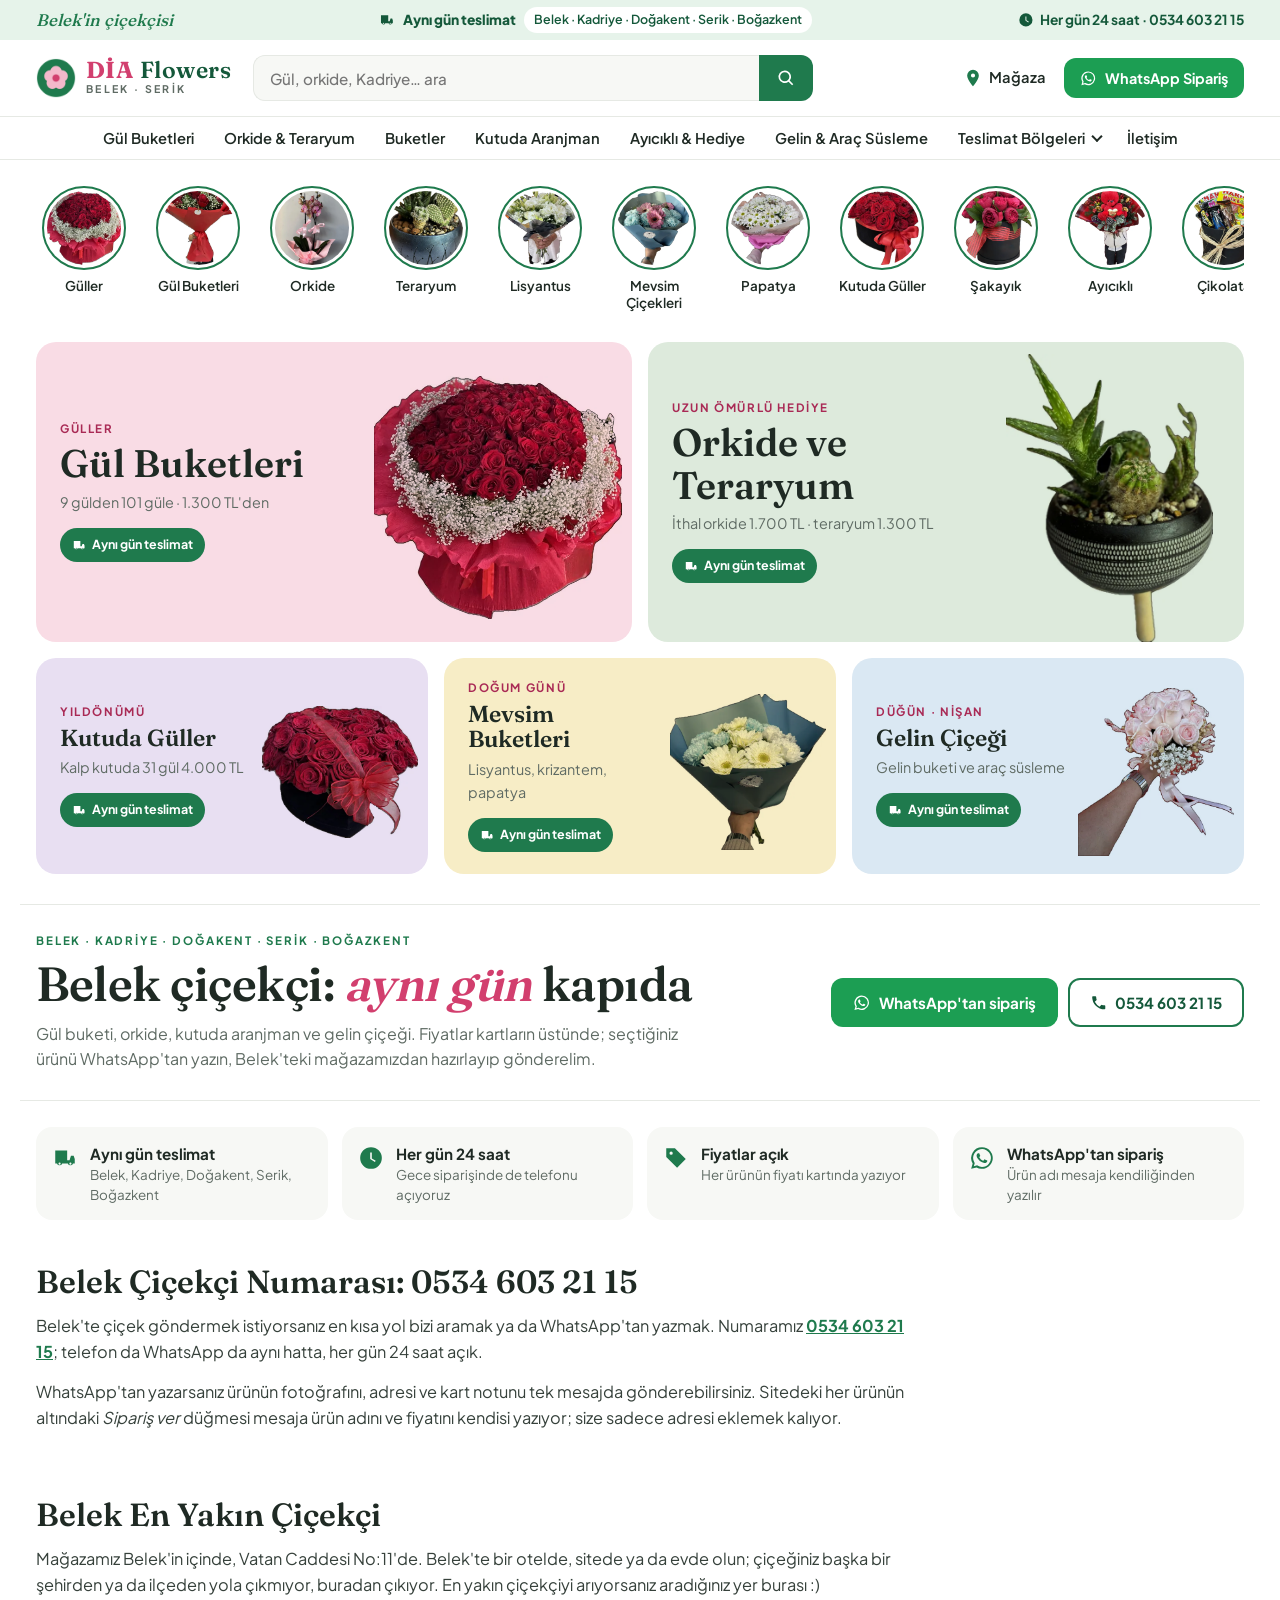
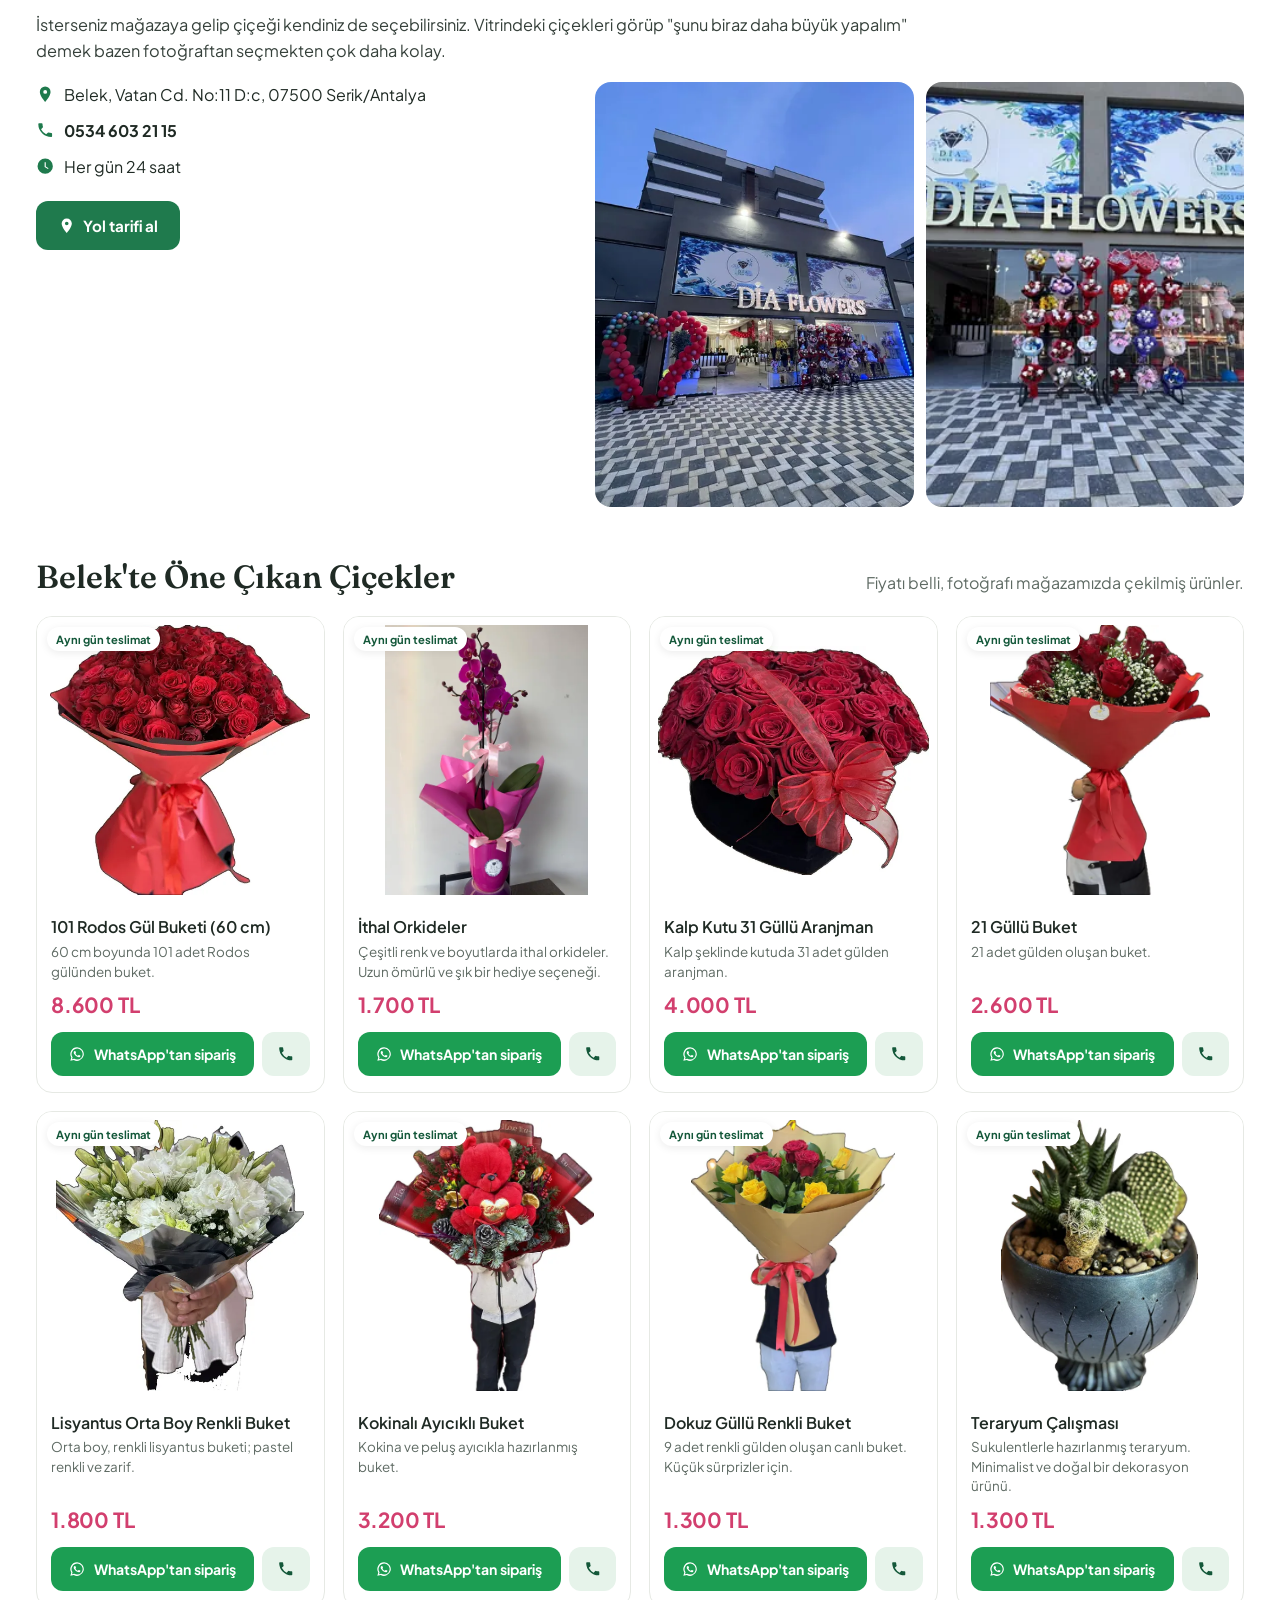
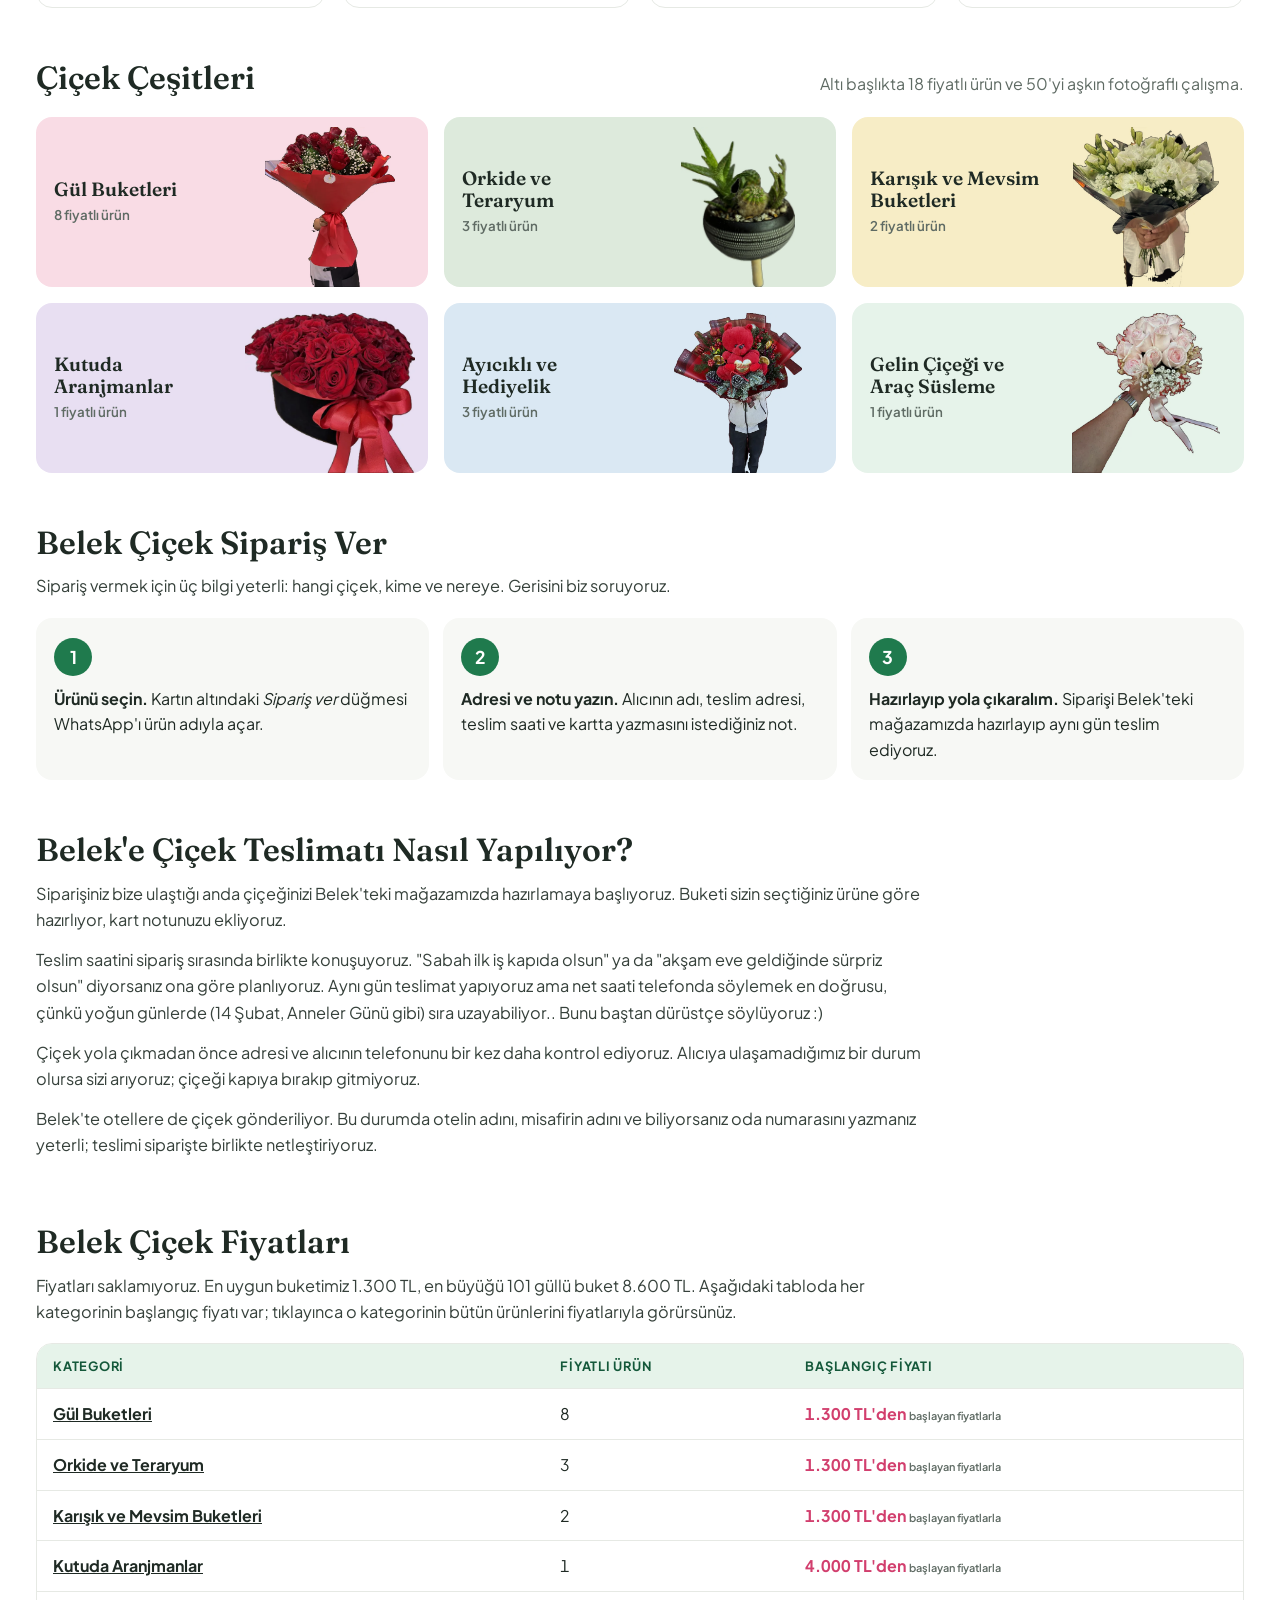
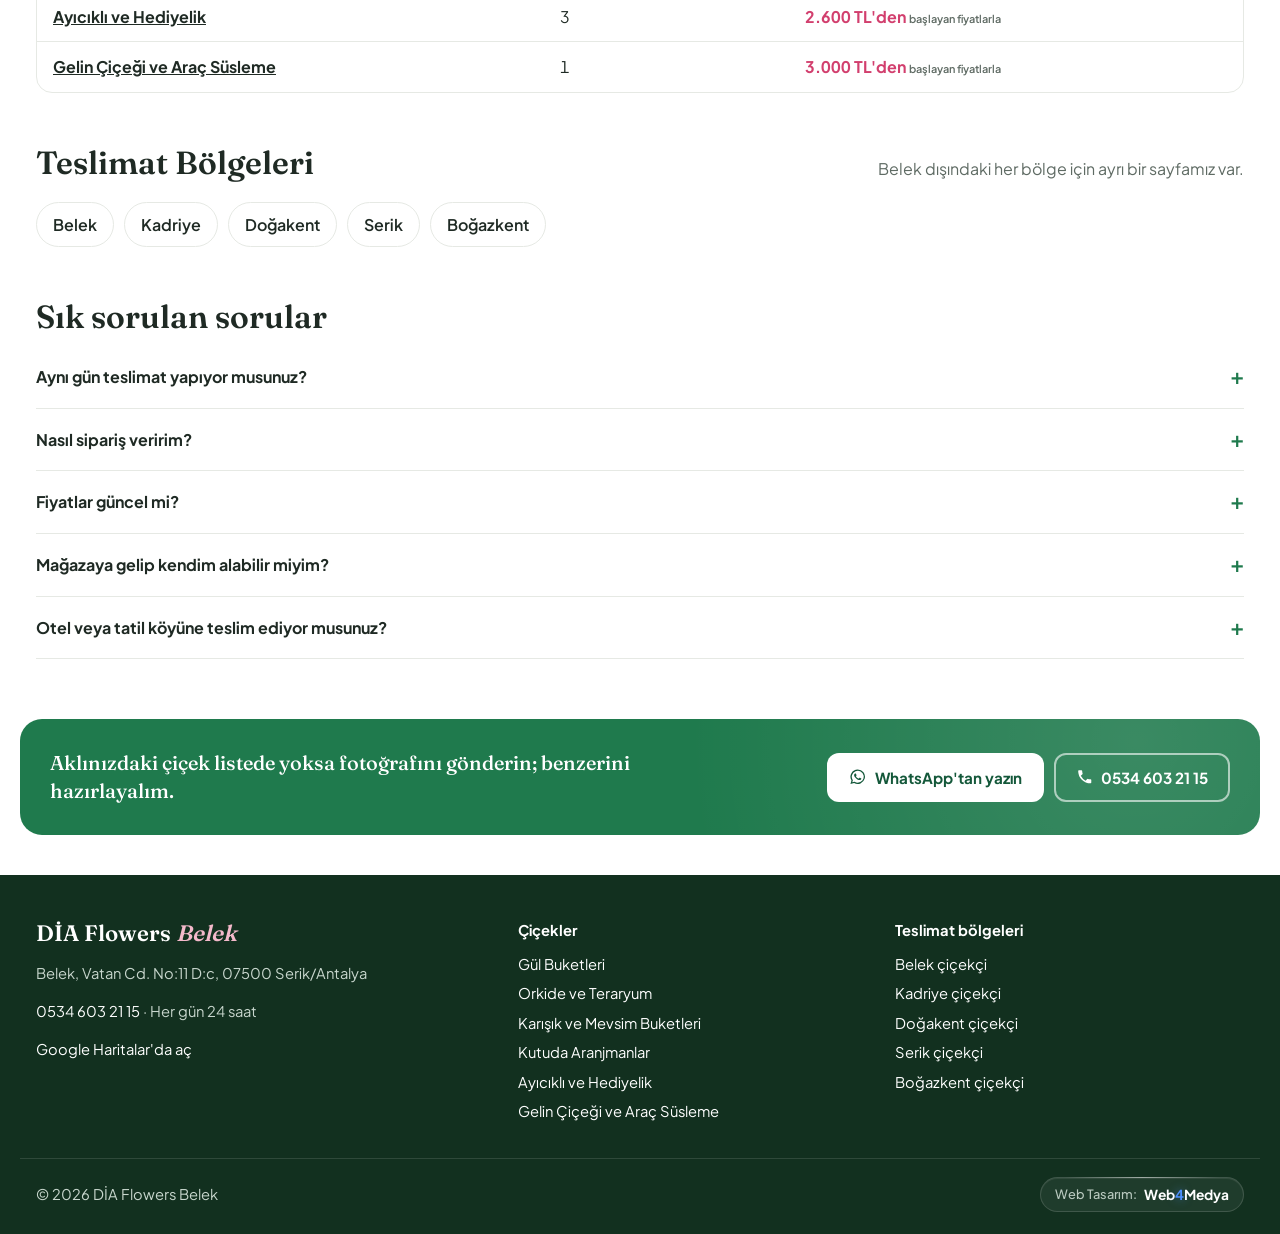
==== commit b1f43078: "Başlangıç fiyatları: "1.300 TL'den" + küçük puntoyla "başlayan fiyatlarla" (tablo + araç süsleme kar" ====
--- a/index.html
+++ b/index.html
@@ -13,7 +13,7 @@
 <link rel="icon" href="favicon.ico" sizes="any"><link rel="icon" type="image/png" sizes="192x192" href="images/favicon-192.png">
 <link rel="apple-touch-icon" href="images/favicon-192.png">
 <link rel="preload" href="assets/fonts/fraunces-latin.woff2" as="font" type="font/woff2" crossorigin>
-<link rel="stylesheet" href="assets/css/site.css?v=33c43764">
+<link rel="stylesheet" href="assets/css/site.css?v=be2195d5">
 <script type="application/ld+json">{"@context": "https://schema.org", "@type": "Florist", "@id": "https://diabelekflowers.com/#isletme", "name": "DİA Flowers Belek", "alternateName": ["Belek Flowers Dia", "Serik DİA Flowers"], "url": "https://diabelekflowers.com/", "telephone": "+90 534 603 21 15", "email": "info@serikdiaflowers.com", "address": {"@type": "PostalAddress", "streetAddress": "Belek, Vatan Cd. No:11 D:c", "postalCode": "07500", "addressLocality": "Serik", "addressRegion": "Antalya", "addressCountry": "TR"}, "geo": {"@type": "GeoCoordinates", "latitude": 36.860642, "longitude": 31.060966}, "hasMap": "https://maps.google.com/?cid=12766109161344211274", "priceRange": "1.300 TL – 8.600 TL", "openingHoursSpecification": {"@type": "OpeningHoursSpecification", "dayOfWeek": ["Monday", "Tuesday", "Wednesday", "Thursday", "Friday", "Saturday", "Sunday"], "opens": "00:00", "closes": "23:59"}, "image": "https://diabelekflowers.com/images/magaza-900.webp", "areaServed": [{"@type": "Place", "name": "Belek, Serik, Antalya"}, {"@type": "Place", "name": "Kadriye, Serik, Antalya"}, {"@type": "Place", "name": "Doğakent, Serik, Antalya"}, {"@type": "Place", "name": "Serik, Serik, Antalya"}, {"@type": "Place", "name": "Boğazkent, Serik, Antalya"}]}</script><script type="application/ld+json">{"@context": "https://schema.org", "@type": "FAQPage", "mainEntity": [{"@type": "Question", "name": "Aynı gün teslimat yapıyor musunuz?", "acceptedAnswer": {"@type": "Answer", "text": "Evet. Belek, Kadriye, Doğakent, Serik ve Boğazkent'e aynı gün teslimat yapıyoruz. Siparişin saatini WhatsApp'tan yazdığınızda teslim saatini size söylüyoruz."}}, {"@type": "Question", "name": "Nasıl sipariş veririm?", "acceptedAnswer": {"@type": "Answer", "text": "Beğendiğiniz ürünün altındaki WhatsApp düğmesine basın; ürün adı mesaja kendiliğinden yazılır. Teslimat adresini, alıcının adını ve kart notunu ekleyin. İsterseniz 0534 603 21 15'i de arayabilirsiniz."}}, {"@type": "Question", "name": "Fiyatlar güncel mi?", "acceptedAnswer": {"@type": "Answer", "text": "Sitedeki fiyatlar mağazadaki fiyatlarla aynıdır. Fiyatı yazmayan ürünler ve özel tasarımlar için WhatsApp'tan fotoğrafla fiyat sorabilirsiniz."}}, {"@type": "Question", "name": "Mağazaya gelip kendim alabilir miyim?", "acceptedAnswer": {"@type": "Answer", "text": "Evet. Mağazamız Belek, Vatan Caddesi No:11'de. Her gün 24 saat açığız."}}, {"@type": "Question", "name": "Otel veya tatil köyüne teslim ediyor musunuz?", "acceptedAnswer": {"@type": "Answer", "text": "Teslimat adresi olarak otel adını ve oda/misafir adını yazmanız yeterli; teslim koşullarını siparişte birlikte netleştiriyoruz."}}]}</script>
 </head>
 <body>
@@ -156,7 +156,7 @@
  </ol></section>
 <section class="bolum kap yazi" id="teslimat"><h2>Belek&#x27;e Çiçek Teslimatı Nasıl Yapılıyor?</h2><div class="yz"><p>Siparişiniz bize ulaştığı anda çiçeğinizi Belek'teki mağazamızda hazırlamaya başlıyoruz. Buketi sizin seçtiğiniz ürüne göre hazırlıyor, kart notunuzu ekliyoruz.</p><p>Teslim saatini sipariş sırasında birlikte konuşuyoruz. "Sabah ilk iş kapıda olsun" ya da "akşam eve geldiğinde sürpriz olsun" diyorsanız ona göre planlıyoruz. Aynı gün teslimat yapıyoruz ama net saati telefonda söylemek en doğrusu, çünkü yoğun günlerde (14 Şubat, Anneler Günü gibi) sıra uzayabiliyor.. Bunu baştan dürüstçe söylüyoruz :)</p><p>Çiçek yola çıkmadan önce adresi ve alıcının telefonunu bir kez daha kontrol ediyoruz. Alıcıya ulaşamadığımız bir durum olursa sizi arıyoruz; çiçeği kapıya bırakıp gitmiyoruz.</p><p>Belek'te otellere de çiçek gönderiliyor. Bu durumda otelin adını, misafirin adını ve biliyorsanız oda numarasını yazmanız yeterli; teslimi siparişte birlikte netleştiriyoruz.</p></div></section>
 <section class="bolum kap yazi"><h2>Belek Çiçek Fiyatları</h2><div class="yz"><p>Fiyatları saklamıyoruz. En uygun buketimiz 1.300 TL, en büyüğü 101 güllü buket 8.600 TL. Aşağıdaki tabloda her kategorinin başlangıç fiyatı var; tıklayınca o kategorinin bütün ürünlerini fiyatlarıyla görürsünüz.</p></div><div class="tablo-k"><table class="tablo"><thead><tr><th scope="col">Kategori</th><th scope="col">Fiyatlı ürün</th><th scope="col">Başlangıç fiyatı</th></tr></thead>
-<tbody><tr><th scope="row"><a href="gul-buketleri/">Gül Buketleri</a></th><td>8</td><td class="tf">1.300 TL'den</td></tr><tr><th scope="row"><a href="orkide-teraryum/">Orkide ve Teraryum</a></th><td>3</td><td class="tf">1.300 TL'den</td></tr><tr><th scope="row"><a href="buketler/">Karışık ve Mevsim Buketleri</a></th><td>2</td><td class="tf">1.300 TL'den</td></tr><tr><th scope="row"><a href="kutuda-aranjman/">Kutuda Aranjmanlar</a></th><td>1</td><td class="tf">4.000 TL'den</td></tr><tr><th scope="row"><a href="hediye-ayicikli/">Ayıcıklı ve Hediyelik</a></th><td>3</td><td class="tf">2.600 TL'den</td></tr><tr><th scope="row"><a href="gelin-cicegi-arac-susleme/">Gelin Çiçeği ve Araç Süsleme</a></th><td>1</td><td class="tf">3.000 TL'den</td></tr></tbody></table></div></section>
+<tbody><tr><th scope="row"><a href="gul-buketleri/">Gül Buketleri</a></th><td>8</td><td class="tf">1.300 TL'den <small>başlayan fiyatlarla</small></td></tr><tr><th scope="row"><a href="orkide-teraryum/">Orkide ve Teraryum</a></th><td>3</td><td class="tf">1.300 TL'den <small>başlayan fiyatlarla</small></td></tr><tr><th scope="row"><a href="buketler/">Karışık ve Mevsim Buketleri</a></th><td>2</td><td class="tf">1.300 TL'den <small>başlayan fiyatlarla</small></td></tr><tr><th scope="row"><a href="kutuda-aranjman/">Kutuda Aranjmanlar</a></th><td>1</td><td class="tf">4.000 TL'den <small>başlayan fiyatlarla</small></td></tr><tr><th scope="row"><a href="hediye-ayicikli/">Ayıcıklı ve Hediyelik</a></th><td>3</td><td class="tf">2.600 TL'den <small>başlayan fiyatlarla</small></td></tr><tr><th scope="row"><a href="gelin-cicegi-arac-susleme/">Gelin Çiçeği ve Araç Süsleme</a></th><td>1</td><td class="tf">3.000 TL'den <small>başlayan fiyatlarla</small></td></tr></tbody></table></div></section>
 
 <section class="bolum kap"><div class="bas"><h2>Teslimat Bölgeleri</h2><p>Belek dışındaki her bölge için ayrı bir sayfamız var.</p></div>
  <div class="etk-satir"><a class="etk" href="">Belek</a><a class="etk" href="kadriye-cicekci/">Kadriye</a><a class="etk" href="dogakent-cicekci/">Doğakent</a><a class="etk" href="serik-cicekci/">Serik</a><a class="etk" href="bogazkent-cicekci/">Boğazkent</a></div></section>
@@ -179,9 +179,9 @@
  </div>
 </footer>
 <div class="dock" aria-label="Hızlı iletişim">
- <a class="dock-ara" href="tel:+905346032115"><svg viewBox="0 0 24 24" aria-hidden="true"><path d="M6.6 10.8a15.1 15.1 0 0 0 6.6 6.6l2.2-2.2a1 1 0 0 1 1-.25 11.4 11.4 0 0 0 3.6.57 1 1 0 0 1 1 1V20a1 1 0 0 1-1 1A17 17 0 0 1 3 4a1 1 0 0 1 1-1h3.5a1 1 0 0 1 1 1c0 1.25.2 2.45.57 3.57a1 1 0 0 1-.25 1z"/></svg>Hemen Ara</a>
- <a class="dock-wa" href="https://wa.me/905346032115?text=Merhaba%2C%20%C3%A7i%C3%A7ek%20sipari%C5%9Fi%20vermek%20istiyorum." rel="noopener" target="_blank"><svg viewBox="0 0 24 24" aria-hidden="true"><path d="M12 2a10 10 0 0 0-8.6 15.1L2 22l5-1.3A10 10 0 1 0 12 2zm0 18.2a8.2 8.2 0 0 1-4.2-1.2l-.3-.2-3 .8.8-2.9-.2-.3A8.2 8.2 0 1 1 12 20.2zm4.5-6.1c-.25-.12-1.47-.72-1.7-.8-.23-.09-.4-.13-.56.12-.17.25-.64.8-.79.97-.14.17-.29.19-.54.06a6.7 6.7 0 0 1-3.3-2.9c-.25-.43.25-.4.71-1.33a.45.45 0 0 0-.02-.42c-.06-.12-.56-1.35-.77-1.85-.2-.48-.4-.42-.56-.42h-.47a.9.9 0 0 0-.65.3 2.7 2.7 0 0 0-.85 2.02 4.7 4.7 0 0 0 1 2.5 10.8 10.8 0 0 0 4.1 3.65c1.53.66 2.13.71 2.9.6.47-.07 1.47-.6 1.67-1.18.21-.58.21-1.08.15-1.18-.06-.1-.23-.17-.48-.29z"/></svg>WhatsApp</a>
+ <a class="dock-ara" href="tel:+905346032115"><span class="dock-ik"><svg viewBox="0 0 24 24" aria-hidden="true"><path d="M6.6 10.8a15.1 15.1 0 0 0 6.6 6.6l2.2-2.2a1 1 0 0 1 1-.25 11.4 11.4 0 0 0 3.6.57 1 1 0 0 1 1 1V20a1 1 0 0 1-1 1A17 17 0 0 1 3 4a1 1 0 0 1 1-1h3.5a1 1 0 0 1 1 1c0 1.25.2 2.45.57 3.57a1 1 0 0 1-.25 1z"/></svg></span><span class="dock-y"><b>Hemen Ara</b><small>0534 603 21 15</small></span></a>
+ <a class="dock-wa" href="https://wa.me/905346032115?text=Merhaba%2C%20%C3%A7i%C3%A7ek%20sipari%C5%9Fi%20vermek%20istiyorum." rel="noopener" target="_blank"><span class="dock-ik"><svg viewBox="0 0 24 24" aria-hidden="true"><path d="M12 2a10 10 0 0 0-8.6 15.1L2 22l5-1.3A10 10 0 1 0 12 2zm0 18.2a8.2 8.2 0 0 1-4.2-1.2l-.3-.2-3 .8.8-2.9-.2-.3A8.2 8.2 0 1 1 12 20.2zm4.5-6.1c-.25-.12-1.47-.72-1.7-.8-.23-.09-.4-.13-.56.12-.17.25-.64.8-.79.97-.14.17-.29.19-.54.06a6.7 6.7 0 0 1-3.3-2.9c-.25-.43.25-.4.71-1.33a.45.45 0 0 0-.02-.42c-.06-.12-.56-1.35-.77-1.85-.2-.48-.4-.42-.56-.42h-.47a.9.9 0 0 0-.65.3 2.7 2.7 0 0 0-.85 2.02 4.7 4.7 0 0 0 1 2.5 10.8 10.8 0 0 0 4.1 3.65c1.53.66 2.13.71 2.9.6.47-.07 1.47-.6 1.67-1.18.21-.58.21-1.08.15-1.18-.06-.1-.23-.17-.48-.29z"/></svg></span><span class="dock-y"><b>WhatsApp</b><small>Sipariş yazın</small></span></a>
 </div>
-<script src="assets/js/site.js?v=5819255b" defer></script>
+<script src="assets/js/site.js?v=e97d2e6a" defer></script>
 </body>
 </html>
--- a/assets/css/site.css
+++ b/assets/css/site.css
@@ -142,6 +142,8 @@
 .tablo tbody tr:last-child>*{border-bottom:0}
 .tablo a{color:var(--metin);font-weight:700}
 .tf{color:var(--gul);font-weight:700;white-space:nowrap}
+.tf small,.fiyat small{font-size:.68em;font-weight:600;color:var(--soluk);white-space:nowrap}
+.fiyat small{display:block;margin-top:2px;letter-spacing:0}
 
 /* kategori kutuları */
 .kk-izgara{display:grid;grid-template-columns:repeat(3,1fr);gap:16px}
@@ -289,7 +291,7 @@
  .balon{width:78px;font-size:.78rem}.balon-g{width:70px;height:70px}
  .ban{min-height:0;grid-template-columns:1.15fr .85fr}.ban-b{min-height:0}
  .ban-g{height:auto;max-height:190px;align-self:center;padding:12px 10px 12px 0}
- .ust{position:static}
+ .ust{position:relative}
  .ban-y{padding:16px 0 16px 16px}.ban-y strong{font-size:1.15rem}.ban-y em{font-size:.8rem}
  .vitrin-k{grid-template-columns:1fr}.vitrin-k .ban:last-child{grid-column:auto}
  .izgara{grid-template-columns:repeat(2,1fr);gap:10px}
@@ -298,16 +300,28 @@
  .kart-d .btn{font-size:.86rem;padding:11px 8px}.kart-d .btn-ara{display:none}.kart-d .uzun{display:none}.kart-d .kisa{display:inline}
  .rozet{font-size:.62rem;padding:4px 7px;left:6px;top:6px}
  .kk-izgara{grid-template-columns:1fr}
+ .tf small{display:block;margin-top:2px}
+ .tablo th,.tablo td{padding:11px 12px}
  .guven{grid-template-columns:1fr;gap:10px}
  .adim{grid-template-columns:1fr}
  .mg-izgara{grid-template-columns:1fr 1fr}
  .harita{aspect-ratio:4/3}
  .cta{padding:22px}
  .alt-izgara{grid-template-columns:1fr}
- .dock{display:grid;grid-template-columns:1fr 1fr;gap:8px;position:fixed;left:0;right:0;bottom:0;z-index:50;padding:8px 10px calc(8px + env(safe-area-inset-bottom,0px));background:rgba(255,255,255,.97);border-top:1px solid var(--cizgi);transition:transform .25s}
- .dock a{display:flex;align-items:center;justify-content:center;gap:8px;padding:13px;border-radius:12px;font-weight:700;text-decoration:none;color:#fff}
- .dock-ara{background:var(--yesil-k)}.dock-wa{background:var(--wa)}
+ .dock{display:grid;grid-template-columns:1fr 1fr;gap:10px;position:fixed;left:0;right:0;bottom:0;z-index:50;padding:10px 12px calc(10px + env(safe-area-inset-bottom,0px));background:rgba(255,255,255,.88);-webkit-backdrop-filter:blur(14px) saturate(1.4);backdrop-filter:blur(14px) saturate(1.4);border-top:1px solid rgba(31,42,36,.08);box-shadow:0 -8px 24px rgba(31,42,36,.08);transition:transform .25s}
+ .dock a{position:relative;display:flex;align-items:center;gap:10px;padding:9px 12px 9px 9px;border-radius:16px;text-decoration:none;color:#fff;overflow:hidden;box-shadow:0 6px 16px var(--dg),inset 0 1px 0 rgba(255,255,255,.25);transition:transform .12s}
+ .dock a::after{content:"";position:absolute;inset:0;background:linear-gradient(180deg,rgba(255,255,255,.18),transparent 55%);pointer-events:none}
+ .dock a:active{transform:scale(.97)}
+ .dock-ara{--dg:rgba(22,89,199,.35);background:linear-gradient(135deg,#3B8BF5,#1659C7)}
+ .dock-wa{--dg:rgba(20,166,74,.35);background:linear-gradient(135deg,#2BD46B,#13A048)}
+ .dock-ik{position:relative;flex:none;display:grid;place-items:center;width:40px;height:40px;border-radius:12px;background:rgba(255,255,255,.2)}
+ .dock-ik svg{width:22px;height:22px}
+ .dock-ara .dock-ik::before{content:"";position:absolute;inset:0;border-radius:12px;border:2px solid rgba(255,255,255,.7);animation:nabiz 1.8s ease-out infinite}
+ .dock-y{display:flex;flex-direction:column;line-height:1.15;min-width:0}
+ .dock-y b{font-size:1rem;font-weight:800;letter-spacing:.01em}
+ .dock-y small{font-size:.74rem;font-weight:600;opacity:.92;white-space:nowrap;overflow:hidden;text-overflow:ellipsis}
  .dock.gizli{transform:translateY(110%)}
- .alt{padding-bottom:84px}
+ .alt{padding-bottom:96px}
 }
+@keyframes nabiz{0%{transform:scale(1);opacity:.9}100%{transform:scale(1.45);opacity:0}}
 @media (prefers-reduced-motion:reduce){*{transition:none!important;scroll-behavior:auto!important}}
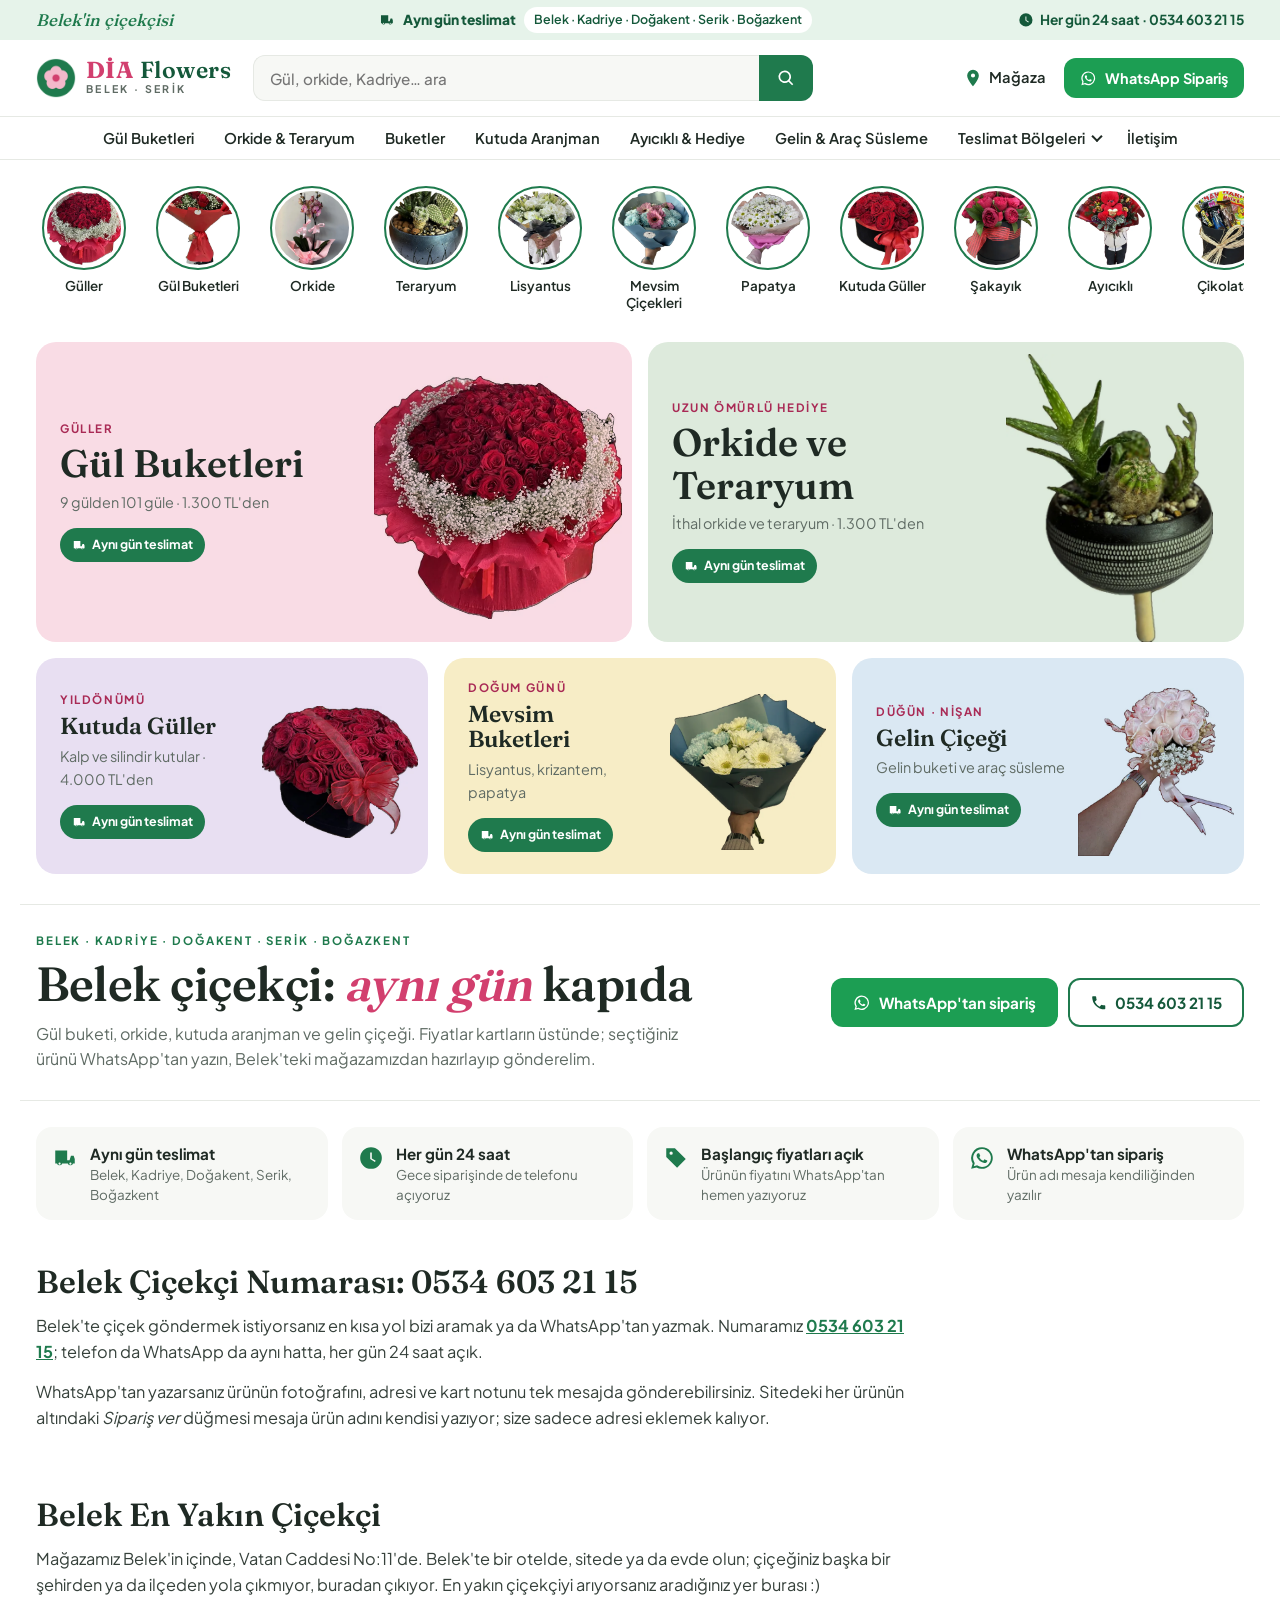
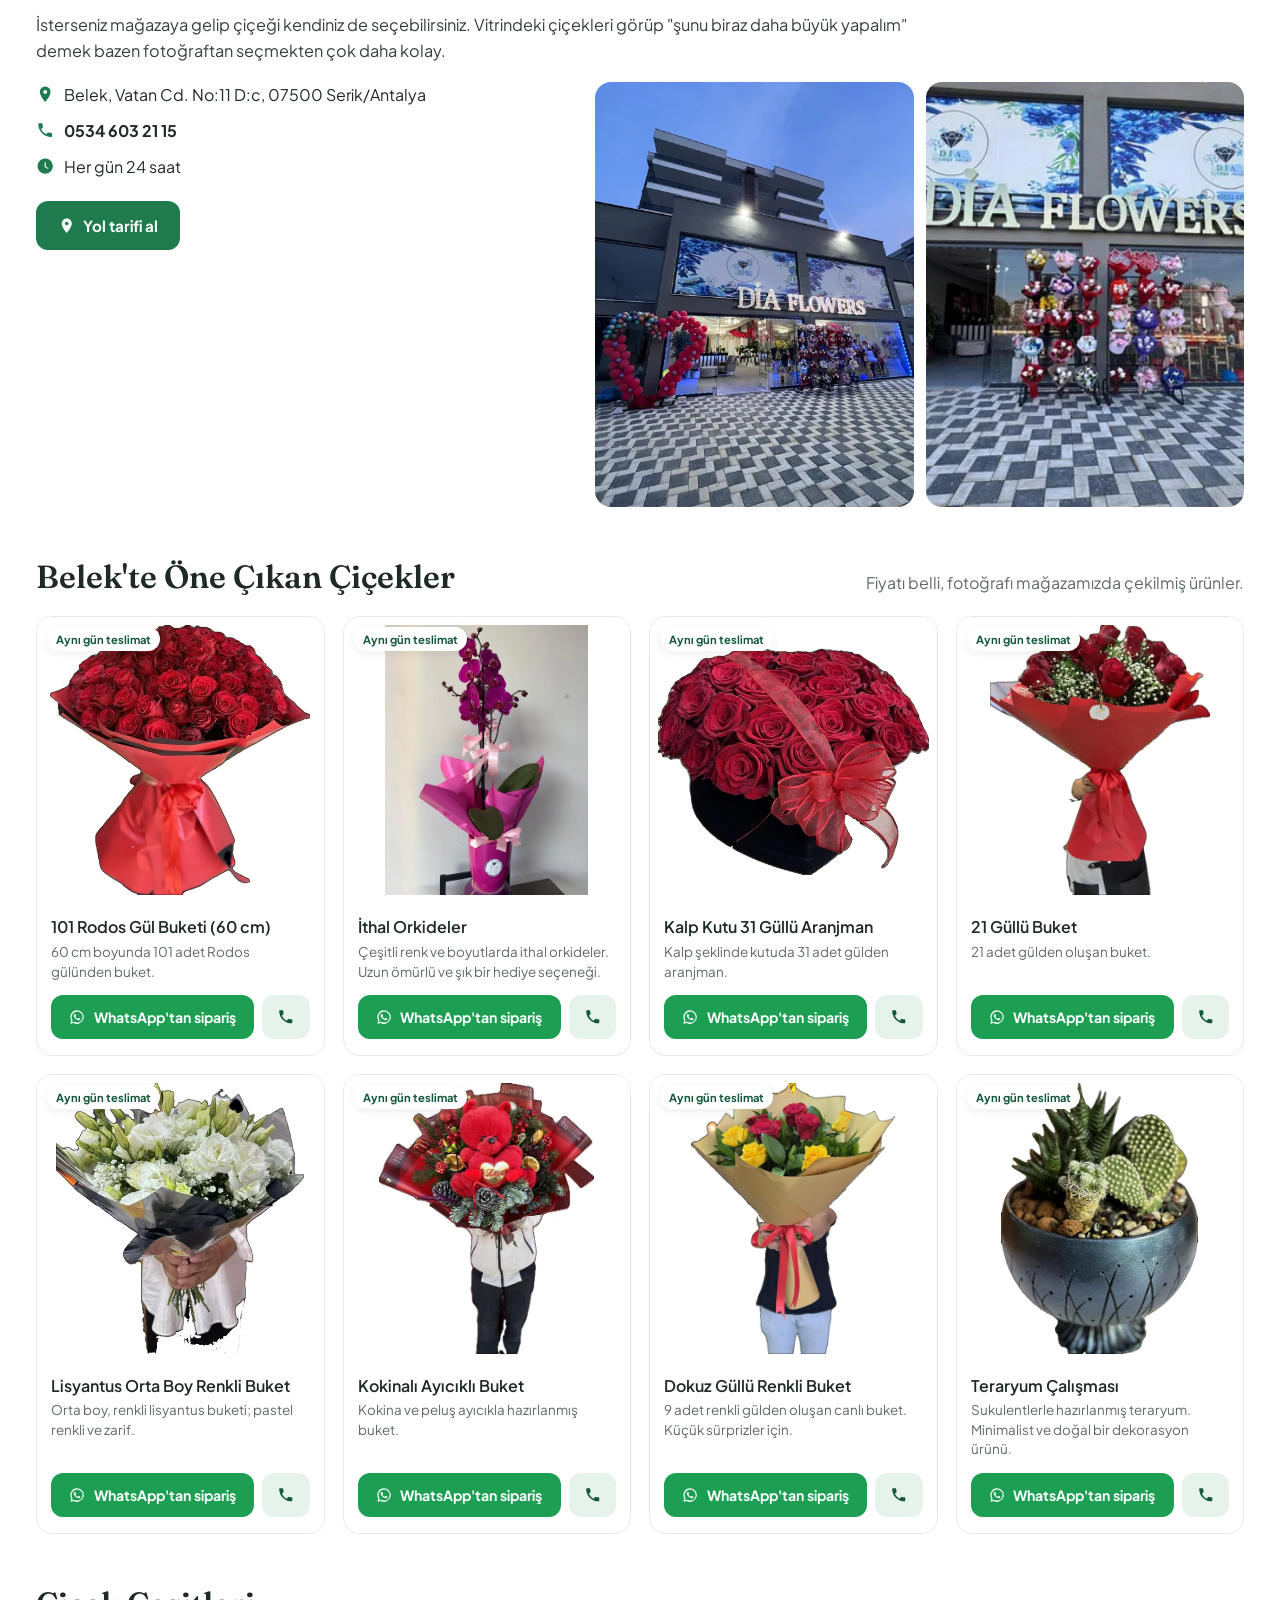
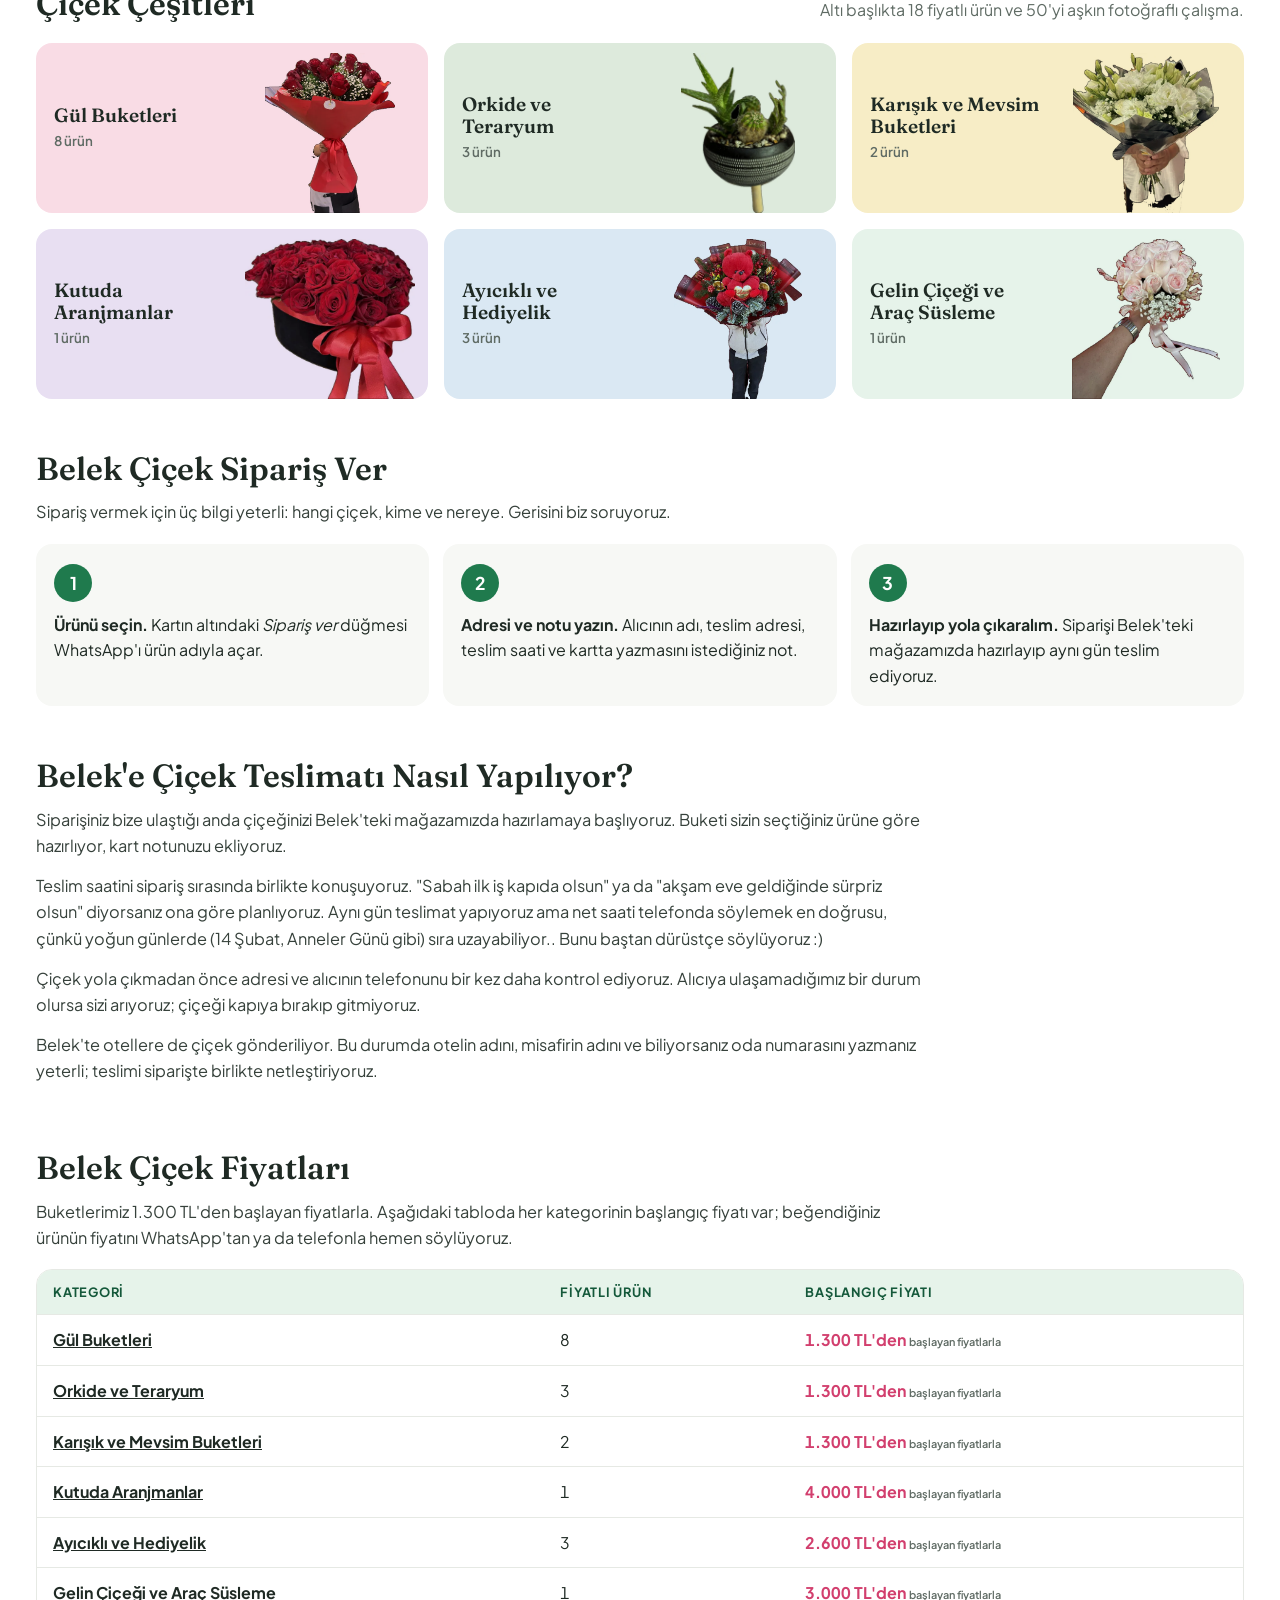
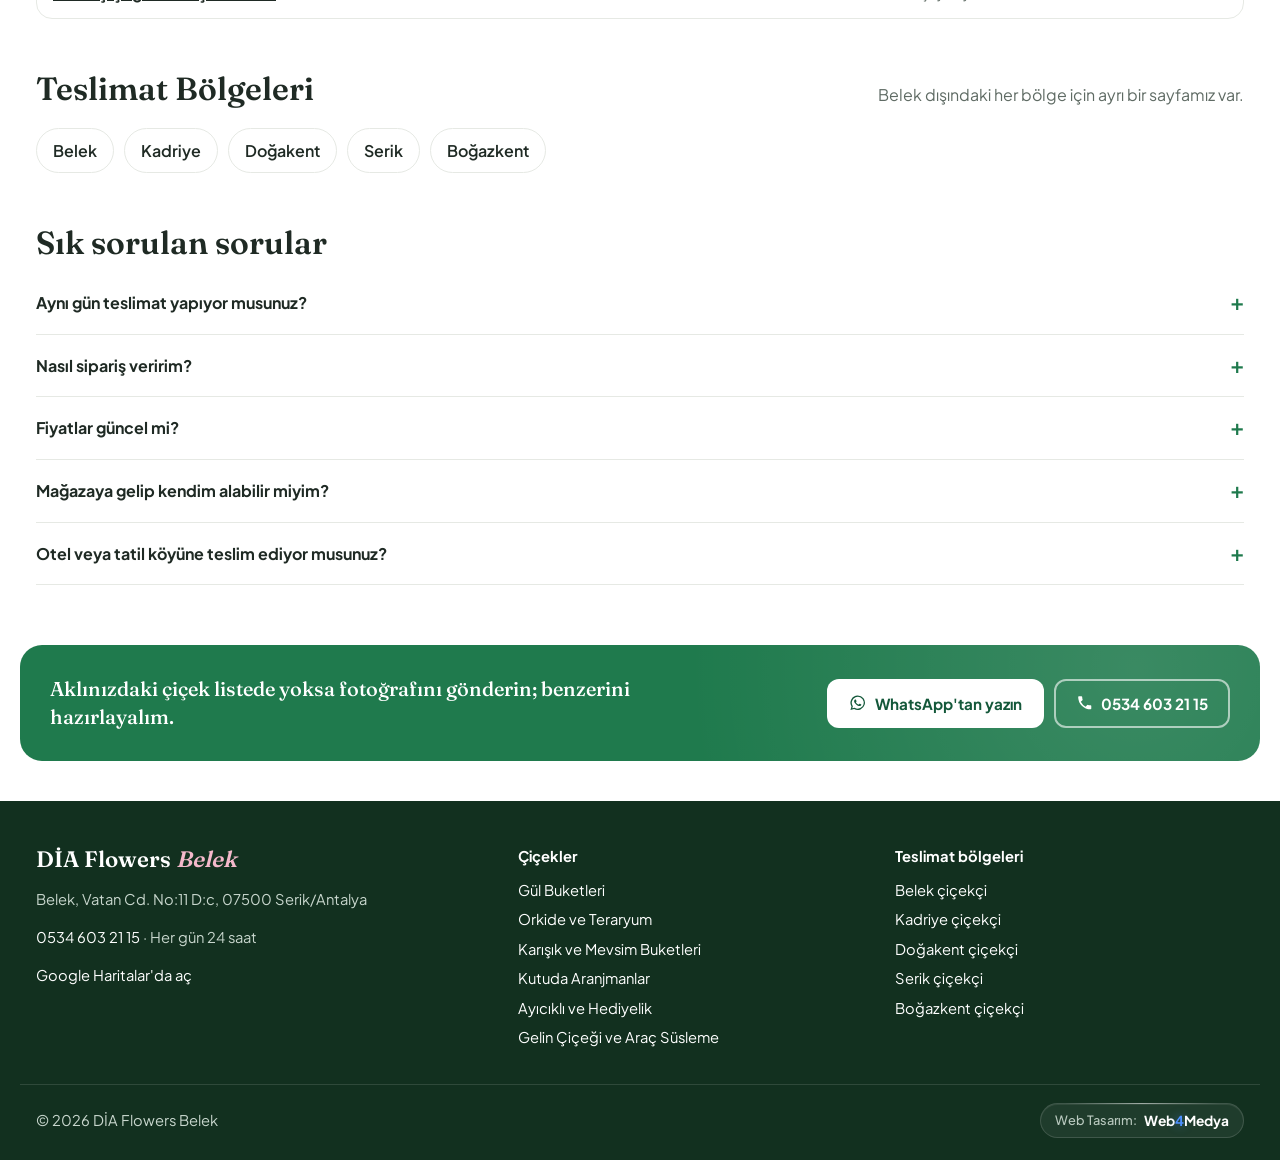
==== commit e4c11f2f: "Ürün kartlarındaki tekil fiyatlar kaldırıldı; yalnız kategori başlangıç fiyatları ('…TL'den başlayan" ====
--- a/index.html
+++ b/index.html
@@ -4,17 +4,17 @@
 <meta charset="utf-8">
 <meta name="viewport" content="width=device-width, initial-scale=1">
 <title>Belek Çiçekçi — Aynı Gün Çiçek Teslimatı | DİA Flowers</title>
-<meta name="description" content="Belek, Kadriye, Doğakent, Serik ve Boğazkent&#x27;e aynı gün çiçek teslimatı. Gül buketi 1.300 TL&#x27;den, orkide 1.700 TL. Her gün 24 saat WhatsApp&#x27;tan sipariş.">
+<meta name="description" content="Belek, Kadriye, Doğakent, Serik ve Boğazkent&#x27;e aynı gün çiçek teslimatı. 1.300 TL&#x27;den başlayan fiyatlarla. Her gün 24 saat WhatsApp&#x27;tan sipariş.">
 <link rel="canonical" href="https://diabelekflowers.com/">
 <meta name="theme-color" content="#1F7A4D">
 <meta property="og:type" content="website"><meta property="og:locale" content="tr_TR">
-<meta property="og:title" content="Belek Çiçekçi — Aynı Gün Çiçek Teslimatı | DİA Flowers"><meta property="og:description" content="Belek, Kadriye, Doğakent, Serik ve Boğazkent&#x27;e aynı gün çiçek teslimatı. Gül buketi 1.300 TL&#x27;den, orkide 1.700 TL. Her gün 24 saat WhatsApp&#x27;tan sipariş.">
+<meta property="og:title" content="Belek Çiçekçi — Aynı Gün Çiçek Teslimatı | DİA Flowers"><meta property="og:description" content="Belek, Kadriye, Doğakent, Serik ve Boğazkent&#x27;e aynı gün çiçek teslimatı. 1.300 TL&#x27;den başlayan fiyatlarla. Her gün 24 saat WhatsApp&#x27;tan sipariş.">
 <meta property="og:url" content="https://diabelekflowers.com/"><meta property="og:image" content="https://diabelekflowers.com/images/og.jpg">
 <link rel="icon" href="favicon.ico" sizes="any"><link rel="icon" type="image/png" sizes="192x192" href="images/favicon-192.png">
 <link rel="apple-touch-icon" href="images/favicon-192.png">
 <link rel="preload" href="assets/fonts/fraunces-latin.woff2" as="font" type="font/woff2" crossorigin>
 <link rel="stylesheet" href="assets/css/site.css?v=be2195d5">
-<script type="application/ld+json">{"@context": "https://schema.org", "@type": "Florist", "@id": "https://diabelekflowers.com/#isletme", "name": "DİA Flowers Belek", "alternateName": ["Belek Flowers Dia", "Serik DİA Flowers"], "url": "https://diabelekflowers.com/", "telephone": "+90 534 603 21 15", "email": "info@serikdiaflowers.com", "address": {"@type": "PostalAddress", "streetAddress": "Belek, Vatan Cd. No:11 D:c", "postalCode": "07500", "addressLocality": "Serik", "addressRegion": "Antalya", "addressCountry": "TR"}, "geo": {"@type": "GeoCoordinates", "latitude": 36.860642, "longitude": 31.060966}, "hasMap": "https://maps.google.com/?cid=12766109161344211274", "priceRange": "1.300 TL – 8.600 TL", "openingHoursSpecification": {"@type": "OpeningHoursSpecification", "dayOfWeek": ["Monday", "Tuesday", "Wednesday", "Thursday", "Friday", "Saturday", "Sunday"], "opens": "00:00", "closes": "23:59"}, "image": "https://diabelekflowers.com/images/magaza-900.webp", "areaServed": [{"@type": "Place", "name": "Belek, Serik, Antalya"}, {"@type": "Place", "name": "Kadriye, Serik, Antalya"}, {"@type": "Place", "name": "Doğakent, Serik, Antalya"}, {"@type": "Place", "name": "Serik, Serik, Antalya"}, {"@type": "Place", "name": "Boğazkent, Serik, Antalya"}]}</script><script type="application/ld+json">{"@context": "https://schema.org", "@type": "FAQPage", "mainEntity": [{"@type": "Question", "name": "Aynı gün teslimat yapıyor musunuz?", "acceptedAnswer": {"@type": "Answer", "text": "Evet. Belek, Kadriye, Doğakent, Serik ve Boğazkent'e aynı gün teslimat yapıyoruz. Siparişin saatini WhatsApp'tan yazdığınızda teslim saatini size söylüyoruz."}}, {"@type": "Question", "name": "Nasıl sipariş veririm?", "acceptedAnswer": {"@type": "Answer", "text": "Beğendiğiniz ürünün altındaki WhatsApp düğmesine basın; ürün adı mesaja kendiliğinden yazılır. Teslimat adresini, alıcının adını ve kart notunu ekleyin. İsterseniz 0534 603 21 15'i de arayabilirsiniz."}}, {"@type": "Question", "name": "Fiyatlar güncel mi?", "acceptedAnswer": {"@type": "Answer", "text": "Sitedeki fiyatlar mağazadaki fiyatlarla aynıdır. Fiyatı yazmayan ürünler ve özel tasarımlar için WhatsApp'tan fotoğrafla fiyat sorabilirsiniz."}}, {"@type": "Question", "name": "Mağazaya gelip kendim alabilir miyim?", "acceptedAnswer": {"@type": "Answer", "text": "Evet. Mağazamız Belek, Vatan Caddesi No:11'de. Her gün 24 saat açığız."}}, {"@type": "Question", "name": "Otel veya tatil köyüne teslim ediyor musunuz?", "acceptedAnswer": {"@type": "Answer", "text": "Teslimat adresi olarak otel adını ve oda/misafir adını yazmanız yeterli; teslim koşullarını siparişte birlikte netleştiriyoruz."}}]}</script>
+<script type="application/ld+json">{"@context": "https://schema.org", "@type": "Florist", "@id": "https://diabelekflowers.com/#isletme", "name": "DİA Flowers Belek", "alternateName": ["Belek Flowers Dia", "Serik DİA Flowers"], "url": "https://diabelekflowers.com/", "telephone": "+90 534 603 21 15", "email": "info@serikdiaflowers.com", "address": {"@type": "PostalAddress", "streetAddress": "Belek, Vatan Cd. No:11 D:c", "postalCode": "07500", "addressLocality": "Serik", "addressRegion": "Antalya", "addressCountry": "TR"}, "geo": {"@type": "GeoCoordinates", "latitude": 36.860642, "longitude": 31.060966}, "hasMap": "https://maps.google.com/?cid=12766109161344211274", "priceRange": "1.300 TL – 8.600 TL", "openingHoursSpecification": {"@type": "OpeningHoursSpecification", "dayOfWeek": ["Monday", "Tuesday", "Wednesday", "Thursday", "Friday", "Saturday", "Sunday"], "opens": "00:00", "closes": "23:59"}, "image": "https://diabelekflowers.com/images/magaza-900.webp", "areaServed": [{"@type": "Place", "name": "Belek, Serik, Antalya"}, {"@type": "Place", "name": "Kadriye, Serik, Antalya"}, {"@type": "Place", "name": "Doğakent, Serik, Antalya"}, {"@type": "Place", "name": "Serik, Serik, Antalya"}, {"@type": "Place", "name": "Boğazkent, Serik, Antalya"}]}</script><script type="application/ld+json">{"@context": "https://schema.org", "@type": "FAQPage", "mainEntity": [{"@type": "Question", "name": "Aynı gün teslimat yapıyor musunuz?", "acceptedAnswer": {"@type": "Answer", "text": "Evet. Belek, Kadriye, Doğakent, Serik ve Boğazkent'e aynı gün teslimat yapıyoruz. Siparişin saatini WhatsApp'tan yazdığınızda teslim saatini size söylüyoruz."}}, {"@type": "Question", "name": "Nasıl sipariş veririm?", "acceptedAnswer": {"@type": "Answer", "text": "Beğendiğiniz ürünün altındaki WhatsApp düğmesine basın; ürün adı mesaja kendiliğinden yazılır. Teslimat adresini, alıcının adını ve kart notunu ekleyin. İsterseniz 0534 603 21 15'i de arayabilirsiniz."}}, {"@type": "Question", "name": "Fiyatlar güncel mi?", "acceptedAnswer": {"@type": "Answer", "text": "Sitede her kategorinin başlangıç fiyatı yazıyor. Beğendiğiniz ürünün güncel fiyatını WhatsApp'tan ya da telefonla hemen söylüyoruz; özel tasarımlar için fotoğraf gönderebilirsiniz."}}, {"@type": "Question", "name": "Mağazaya gelip kendim alabilir miyim?", "acceptedAnswer": {"@type": "Answer", "text": "Evet. Mağazamız Belek, Vatan Caddesi No:11'de. Her gün 24 saat açığız."}}, {"@type": "Question", "name": "Otel veya tatil köyüne teslim ediyor musunuz?", "acceptedAnswer": {"@type": "Answer", "text": "Teslimat adresi olarak otel adını ve oda/misafir adını yazmanız yeterli; teslim koşullarını siparişte birlikte netleştiriyoruz."}}]}</script>
 </head>
 <body>
 <a class="atla" href="#icerik">İçeriğe geç</a>
@@ -48,8 +48,8 @@
 <main id="icerik">
 <section class="kap balonlar" aria-label="Çiçek kategorileri"><div class="balon-serit"><a class="balon" href="gul-buketleri/"><span class="balon-g"><img class="" src="images/101gul-900.webp" srcset="images/101gul-480.webp 480w, images/101gul-900.webp 900w" sizes="96px" width="900" height="880" alt="Güller" loading="lazy" decoding="async"></span><span>Güller</span></a><a class="balon" href="gul-buketleri/"><span class="balon-g"><img class="" src="images/21gullu1-900.webp" srcset="images/21gullu1-480.webp 480w, images/21gullu1-900.webp 900w" sizes="96px" width="900" height="1105" alt="Gül Buketleri" loading="lazy" decoding="async"></span><span>Gül Buketleri</span></a><a class="balon" href="orkide-teraryum/"><span class="balon-g"><img class="" src="images/orkide2-900.webp" srcset="images/orkide2-480.webp 480w, images/orkide2-900.webp 900w" sizes="96px" width="900" height="1200" alt="Orkide" loading="lazy" decoding="async"></span><span>Orkide</span></a><a class="balon" href="orkide-teraryum/"><span class="balon-g"><img class="" src="images/tereryum1-900.webp" srcset="images/tereryum1-480.webp 480w, images/tereryum1-900.webp 900w" sizes="96px" width="900" height="1233" alt="Teraryum" loading="lazy" decoding="async"></span><span>Teraryum</span></a><a class="balon" href="buketler/"><span class="balon-g"><img class="" src="images/lisyantus1-900.webp" srcset="images/lisyantus1-480.webp 480w, images/lisyantus1-900.webp 900w" sizes="96px" width="900" height="982" alt="Lisyantus" loading="lazy" decoding="async"></span><span>Lisyantus</span></a><a class="balon" href="buketler/"><span class="balon-g"><img class="" src="images/mevsimcicekleri1-900.webp" srcset="images/mevsimcicekleri1-480.webp 480w, images/mevsimcicekleri1-900.webp 900w" sizes="96px" width="900" height="958" alt="Mevsim Çiçekleri" loading="lazy" decoding="async"></span><span>Mevsim Çiçekleri</span></a><a class="balon" href="buketler/"><span class="balon-g"><img class="" src="images/papatya-900.webp" srcset="images/papatya-480.webp 480w, images/papatya-900.webp 900w" sizes="96px" width="900" height="858" alt="Papatya" loading="lazy" decoding="async"></span><span>Papatya</span></a><a class="balon" href="kutuda-aranjman/"><span class="balon-g"><img class="" src="images/kutudakirmiziarajman-900.webp" srcset="images/kutudakirmiziarajman-480.webp 480w, images/kutudakirmiziarajman-900.webp 900w" sizes="96px" width="900" height="848" alt="Kutuda Güller" loading="lazy" decoding="async"></span><span>Kutuda Güller</span></a><a class="balon" href="kutuda-aranjman/"><span class="balon-g"><img class="" src="images/sakayim1-900.webp" srcset="images/sakayim1-480.webp 480w, images/sakayim1-900.webp 900w" sizes="96px" width="900" height="1023" alt="Şakayık" loading="lazy" decoding="async"></span><span>Şakayık</span></a><a class="balon" href="hediye-ayicikli/"><span class="balon-g"><img class="" src="images/kokoinali-900.webp" srcset="images/kokoinali-480.webp 480w, images/kokoinali-900.webp 900w" sizes="96px" width="900" height="1131" alt="Ayıcıklı" loading="lazy" decoding="async"></span><span>Ayıcıklı</span></a><a class="balon" href="hediye-ayicikli/"><span class="balon-g"><img class="" src="images/cikolata1-900.webp" srcset="images/cikolata1-480.webp 480w, images/cikolata1-900.webp 900w" sizes="96px" width="900" height="1152" alt="Çikolata" loading="lazy" decoding="async"></span><span>Çikolata</span></a><a class="balon" href="gelin-cicegi-arac-susleme/"><span class="balon-g"><img class="" src="images/gelin1-900.webp" srcset="images/gelin1-480.webp 480w, images/gelin1-900.webp 900w" sizes="96px" width="900" height="968" alt="Gelin Çiçeği" loading="lazy" decoding="async"></span><span>Gelin Çiçeği</span></a><a class="balon" href="gelin-cicegi-arac-susleme/"><span class="balon-g"><img class="" src="images/araba1-900.webp" srcset="images/araba1-480.webp 480w, images/araba1-900.webp 900w" sizes="96px" width="900" height="1181" alt="Araç Süsleme" loading="lazy" decoding="async"></span><span>Araç Süsleme</span></a></div></section>
 <section class="kap vitrin" aria-label="Öne çıkanlar">
- <div class="vitrin-b"><a class="ban ban-pembe ban-b" href="gul-buketleri/"><span class="ban-y"><small>Güller</small><strong>Gül Buketleri</strong><em>9 gülden 101 güle · 1.300 TL&#x27;den</em><span class="ban-p"><svg viewBox="0 0 24 24" aria-hidden="true"><path d="M3 5h11v9h2.2l1.3-4H20l1 3v4h-1.6a2.5 2.5 0 0 1-4.8 0H9.4a2.5 2.5 0 0 1-4.8 0H3zm4 13.2a1 1 0 1 0 0-2 1 1 0 0 0 0 2zm10 0a1 1 0 1 0 0-2 1 1 0 0 0 0 2z"/></svg>Aynı gün teslimat</span></span><img class="ban-g" src="images/101gul-900.webp" srcset="images/101gul-480.webp 480w, images/101gul-900.webp 900w" sizes="(max-width:640px) 45vw, 300px" width="900" height="880" alt="Gül Buketleri" fetchpriority="high"></a><a class="ban ban-ada ban-b" href="orkide-teraryum/"><span class="ban-y"><small>Uzun ömürlü hediye</small><strong>Orkide ve Teraryum</strong><em>İthal orkide 1.700 TL · teraryum 1.300 TL</em><span class="ban-p"><svg viewBox="0 0 24 24" aria-hidden="true"><path d="M3 5h11v9h2.2l1.3-4H20l1 3v4h-1.6a2.5 2.5 0 0 1-4.8 0H9.4a2.5 2.5 0 0 1-4.8 0H3zm4 13.2a1 1 0 1 0 0-2 1 1 0 0 0 0 2zm10 0a1 1 0 1 0 0-2 1 1 0 0 0 0 2z"/></svg>Aynı gün teslimat</span></span><img class="ban-g" src="images/tereryum2-900.webp" srcset="images/tereryum2-480.webp 480w, images/tereryum2-900.webp 900w" sizes="(max-width:640px) 45vw, 300px" width="900" height="1253" alt="Orkide ve Teraryum" fetchpriority="high"></a></div>
- <div class="vitrin-k"><a class="ban ban-lila" href="kutuda-aranjman/"><span class="ban-y"><small>Yıldönümü</small><strong>Kutuda Güller</strong><em>Kalp kutuda 31 gül 4.000 TL</em><span class="ban-p"><svg viewBox="0 0 24 24" aria-hidden="true"><path d="M3 5h11v9h2.2l1.3-4H20l1 3v4h-1.6a2.5 2.5 0 0 1-4.8 0H9.4a2.5 2.5 0 0 1-4.8 0H3zm4 13.2a1 1 0 1 0 0-2 1 1 0 0 0 0 2zm10 0a1 1 0 1 0 0-2 1 1 0 0 0 0 2z"/></svg>Aynı gün teslimat</span></span><img class="ban-g" src="images/kalp1-900.webp" srcset="images/kalp1-480.webp 480w, images/kalp1-900.webp 900w" sizes="(max-width:640px) 45vw, 300px" width="900" height="761" alt="Kutuda Güller" loading="lazy" decoding="async"></a><a class="ban ban-sari" href="buketler/"><span class="ban-y"><small>Doğum Günü</small><strong>Mevsim Buketleri</strong><em>Lisyantus, krizantem, papatya</em><span class="ban-p"><svg viewBox="0 0 24 24" aria-hidden="true"><path d="M3 5h11v9h2.2l1.3-4H20l1 3v4h-1.6a2.5 2.5 0 0 1-4.8 0H9.4a2.5 2.5 0 0 1-4.8 0H3zm4 13.2a1 1 0 1 0 0-2 1 1 0 0 0 0 2zm10 0a1 1 0 1 0 0-2 1 1 0 0 0 0 2z"/></svg>Aynı gün teslimat</span></span><img class="ban-g" src="images/mevsimcicekleri2-900.webp" srcset="images/mevsimcicekleri2-480.webp 480w, images/mevsimcicekleri2-900.webp 900w" sizes="(max-width:640px) 45vw, 300px" width="900" height="896" alt="Mevsim Buketleri" loading="lazy" decoding="async"></a><a class="ban ban-mavi" href="gelin-cicegi-arac-susleme/"><span class="ban-y"><small>Düğün · Nişan</small><strong>Gelin Çiçeği</strong><em>Gelin buketi ve araç süsleme</em><span class="ban-p"><svg viewBox="0 0 24 24" aria-hidden="true"><path d="M3 5h11v9h2.2l1.3-4H20l1 3v4h-1.6a2.5 2.5 0 0 1-4.8 0H9.4a2.5 2.5 0 0 1-4.8 0H3zm4 13.2a1 1 0 1 0 0-2 1 1 0 0 0 0 2zm10 0a1 1 0 1 0 0-2 1 1 0 0 0 0 2z"/></svg>Aynı gün teslimat</span></span><img class="ban-g" src="images/gelin1-900.webp" srcset="images/gelin1-480.webp 480w, images/gelin1-900.webp 900w" sizes="(max-width:640px) 45vw, 300px" width="900" height="968" alt="Gelin Çiçeği" loading="lazy" decoding="async"></a></div>
+ <div class="vitrin-b"><a class="ban ban-pembe ban-b" href="gul-buketleri/"><span class="ban-y"><small>Güller</small><strong>Gül Buketleri</strong><em>9 gülden 101 güle · 1.300 TL&#x27;den</em><span class="ban-p"><svg viewBox="0 0 24 24" aria-hidden="true"><path d="M3 5h11v9h2.2l1.3-4H20l1 3v4h-1.6a2.5 2.5 0 0 1-4.8 0H9.4a2.5 2.5 0 0 1-4.8 0H3zm4 13.2a1 1 0 1 0 0-2 1 1 0 0 0 0 2zm10 0a1 1 0 1 0 0-2 1 1 0 0 0 0 2z"/></svg>Aynı gün teslimat</span></span><img class="ban-g" src="images/101gul-900.webp" srcset="images/101gul-480.webp 480w, images/101gul-900.webp 900w" sizes="(max-width:640px) 45vw, 300px" width="900" height="880" alt="Gül Buketleri" fetchpriority="high"></a><a class="ban ban-ada ban-b" href="orkide-teraryum/"><span class="ban-y"><small>Uzun ömürlü hediye</small><strong>Orkide ve Teraryum</strong><em>İthal orkide ve teraryum · 1.300 TL&#x27;den</em><span class="ban-p"><svg viewBox="0 0 24 24" aria-hidden="true"><path d="M3 5h11v9h2.2l1.3-4H20l1 3v4h-1.6a2.5 2.5 0 0 1-4.8 0H9.4a2.5 2.5 0 0 1-4.8 0H3zm4 13.2a1 1 0 1 0 0-2 1 1 0 0 0 0 2zm10 0a1 1 0 1 0 0-2 1 1 0 0 0 0 2z"/></svg>Aynı gün teslimat</span></span><img class="ban-g" src="images/tereryum2-900.webp" srcset="images/tereryum2-480.webp 480w, images/tereryum2-900.webp 900w" sizes="(max-width:640px) 45vw, 300px" width="900" height="1253" alt="Orkide ve Teraryum" fetchpriority="high"></a></div>
+ <div class="vitrin-k"><a class="ban ban-lila" href="kutuda-aranjman/"><span class="ban-y"><small>Yıldönümü</small><strong>Kutuda Güller</strong><em>Kalp ve silindir kutular · 4.000 TL&#x27;den</em><span class="ban-p"><svg viewBox="0 0 24 24" aria-hidden="true"><path d="M3 5h11v9h2.2l1.3-4H20l1 3v4h-1.6a2.5 2.5 0 0 1-4.8 0H9.4a2.5 2.5 0 0 1-4.8 0H3zm4 13.2a1 1 0 1 0 0-2 1 1 0 0 0 0 2zm10 0a1 1 0 1 0 0-2 1 1 0 0 0 0 2z"/></svg>Aynı gün teslimat</span></span><img class="ban-g" src="images/kalp1-900.webp" srcset="images/kalp1-480.webp 480w, images/kalp1-900.webp 900w" sizes="(max-width:640px) 45vw, 300px" width="900" height="761" alt="Kutuda Güller" loading="lazy" decoding="async"></a><a class="ban ban-sari" href="buketler/"><span class="ban-y"><small>Doğum Günü</small><strong>Mevsim Buketleri</strong><em>Lisyantus, krizantem, papatya</em><span class="ban-p"><svg viewBox="0 0 24 24" aria-hidden="true"><path d="M3 5h11v9h2.2l1.3-4H20l1 3v4h-1.6a2.5 2.5 0 0 1-4.8 0H9.4a2.5 2.5 0 0 1-4.8 0H3zm4 13.2a1 1 0 1 0 0-2 1 1 0 0 0 0 2zm10 0a1 1 0 1 0 0-2 1 1 0 0 0 0 2z"/></svg>Aynı gün teslimat</span></span><img class="ban-g" src="images/mevsimcicekleri2-900.webp" srcset="images/mevsimcicekleri2-480.webp 480w, images/mevsimcicekleri2-900.webp 900w" sizes="(max-width:640px) 45vw, 300px" width="900" height="896" alt="Mevsim Buketleri" loading="lazy" decoding="async"></a><a class="ban ban-mavi" href="gelin-cicegi-arac-susleme/"><span class="ban-y"><small>Düğün · Nişan</small><strong>Gelin Çiçeği</strong><em>Gelin buketi ve araç süsleme</em><span class="ban-p"><svg viewBox="0 0 24 24" aria-hidden="true"><path d="M3 5h11v9h2.2l1.3-4H20l1 3v4h-1.6a2.5 2.5 0 0 1-4.8 0H9.4a2.5 2.5 0 0 1-4.8 0H3zm4 13.2a1 1 0 1 0 0-2 1 1 0 0 0 0 2zm10 0a1 1 0 1 0 0-2 1 1 0 0 0 0 2z"/></svg>Aynı gün teslimat</span></span><img class="ban-g" src="images/gelin1-900.webp" srcset="images/gelin1-480.webp 480w, images/gelin1-900.webp 900w" sizes="(max-width:640px) 45vw, 300px" width="900" height="968" alt="Gelin Çiçeği" loading="lazy" decoding="async"></a></div>
 </section>
 <section class="kap giris">
  <div><p class="ust-etiket">Belek · Kadriye · Doğakent · Serik · Boğazkent</p>
@@ -60,10 +60,10 @@
 <ul class="guven kap">
  <li><svg viewBox="0 0 24 24" aria-hidden="true"><path d="M3 5h11v9h2.2l1.3-4H20l1 3v4h-1.6a2.5 2.5 0 0 1-4.8 0H9.4a2.5 2.5 0 0 1-4.8 0H3zm4 13.2a1 1 0 1 0 0-2 1 1 0 0 0 0 2zm10 0a1 1 0 1 0 0-2 1 1 0 0 0 0 2z"/></svg><span><b>Aynı gün teslimat</b>Belek, Kadriye, Doğakent, Serik, Boğazkent</span></li>
  <li><svg viewBox="0 0 24 24" aria-hidden="true"><path d="M12 2a10 10 0 1 0 10 10A10 10 0 0 0 12 2zm.75 10.4 3.6 2.15-.75 1.25L11.25 13V7h1.5z"/></svg><span><b>Her gün 24 saat</b>Gece siparişinde de telefonu açıyoruz</span></li>
- <li><svg viewBox="0 0 24 24" aria-hidden="true"><path d="M3 3h8l10 10-8 8L3 11zm4.5 6A1.5 1.5 0 1 0 6 7.5 1.5 1.5 0 0 0 7.5 9z"/></svg><span><b>Fiyatlar açık</b>Her ürünün fiyatı kartında yazıyor</span></li>
+ <li><svg viewBox="0 0 24 24" aria-hidden="true"><path d="M3 3h8l10 10-8 8L3 11zm4.5 6A1.5 1.5 0 1 0 6 7.5 1.5 1.5 0 0 0 7.5 9z"/></svg><span><b>Başlangıç fiyatları açık</b>Ürünün fiyatını WhatsApp'tan hemen yazıyoruz</span></li>
  <li><svg viewBox="0 0 24 24" aria-hidden="true"><path d="M12 2a10 10 0 0 0-8.6 15.1L2 22l5-1.3A10 10 0 1 0 12 2zm0 18.2a8.2 8.2 0 0 1-4.2-1.2l-.3-.2-3 .8.8-2.9-.2-.3A8.2 8.2 0 1 1 12 20.2zm4.5-6.1c-.25-.12-1.47-.72-1.7-.8-.23-.09-.4-.13-.56.12-.17.25-.64.8-.79.97-.14.17-.29.19-.54.06a6.7 6.7 0 0 1-3.3-2.9c-.25-.43.25-.4.71-1.33a.45.45 0 0 0-.02-.42c-.06-.12-.56-1.35-.77-1.85-.2-.48-.4-.42-.56-.42h-.47a.9.9 0 0 0-.65.3 2.7 2.7 0 0 0-.85 2.02 4.7 4.7 0 0 0 1 2.5 10.8 10.8 0 0 0 4.1 3.65c1.53.66 2.13.71 2.9.6.47-.07 1.47-.6 1.67-1.18.21-.58.21-1.08.15-1.18-.06-.1-.23-.17-.48-.29z"/></svg><span><b>WhatsApp'tan sipariş</b>Ürün adı mesaja kendiliğinden yazılır</span></li>
 </ul>
-<section class="bolum kap yazi"><h2>Belek Çiçekçi Numarası: 0534 603 21 15</h2><div class="yz"><p>Belek'te çiçek göndermek istiyorsanız en kısa yol bizi aramak ya da WhatsApp'tan yazmak. Numaramız <a href="tel:+905346032115">0534 603 21 15</a>; telefon da WhatsApp da aynı hatta, her gün 24 saat açık.</p><p>WhatsApp'tan yazarsanız ürünün fotoğrafını, adresi ve kart notunu tek mesajda gönderebilirsiniz. Sitedeki her ürünün altındaki <em>Sipariş ver</em> düğmesi mesaja ürün adını ve fiyatını kendisi yazıyor; size sadece adresi eklemek kalıyor.</p></div></section>
+<section class="bolum kap yazi"><h2>Belek Çiçekçi Numarası: 0534 603 21 15</h2><div class="yz"><p>Belek'te çiçek göndermek istiyorsanız en kısa yol bizi aramak ya da WhatsApp'tan yazmak. Numaramız <a href="tel:+905346032115">0534 603 21 15</a>; telefon da WhatsApp da aynı hatta, her gün 24 saat açık.</p><p>WhatsApp'tan yazarsanız ürünün fotoğrafını, adresi ve kart notunu tek mesajda gönderebilirsiniz. Sitedeki her ürünün altındaki <em>Sipariş ver</em> düğmesi mesaja ürün adını kendisi yazıyor; size sadece adresi eklemek kalıyor.</p></div></section>
 <section class="bolum kap yazi genis"><h2>Belek En Yakın Çiçekçi</h2><div class="yz"><p>Mağazamız Belek'in içinde, Vatan Caddesi No:11'de. Belek'te bir otelde, sitede ya da evde olun; çiçeğiniz başka bir şehirden ya da ilçeden yola çıkmıyor, buradan çıkıyor. En yakın çiçekçiyi arıyorsanız aradığınız yer burası :)</p><p>İsterseniz mağazaya gelip çiçeği kendiniz de seçebilirsiniz. Vitrindeki çiçekleri görüp "şunu biraz daha büyük yapalım" demek bazen fotoğraftan seçmekten çok daha kolay.</p></div><div class="magaza">
  <div class="mg-yazi">
   <ul class="bilgi">
@@ -81,86 +81,78 @@
  <div class="kart-ic">
   <h3>101 Rodos Gül Buketi (60 cm)</h3>
   <p class="kart-a">60 cm boyunda 101 adet Rodos gülünden buket.</p>
-  <p class="fiyat">8.600 TL</p>
-  <div class="kart-d"><a class="btn btn-wa" href="https://wa.me/905346032115?text=Merhaba%2C%20101%20Rodos%20G%C3%BCl%20Buketi%20%2860%20cm%29%20%288.600%20TL%29%20sipari%C5%9F%20vermek%20istiyorum." rel="noopener" target="_blank"><svg viewBox="0 0 24 24" aria-hidden="true"><path d="M12 2a10 10 0 0 0-8.6 15.1L2 22l5-1.3A10 10 0 1 0 12 2zm0 18.2a8.2 8.2 0 0 1-4.2-1.2l-.3-.2-3 .8.8-2.9-.2-.3A8.2 8.2 0 1 1 12 20.2zm4.5-6.1c-.25-.12-1.47-.72-1.7-.8-.23-.09-.4-.13-.56.12-.17.25-.64.8-.79.97-.14.17-.29.19-.54.06a6.7 6.7 0 0 1-3.3-2.9c-.25-.43.25-.4.71-1.33a.45.45 0 0 0-.02-.42c-.06-.12-.56-1.35-.77-1.85-.2-.48-.4-.42-.56-.42h-.47a.9.9 0 0 0-.65.3 2.7 2.7 0 0 0-.85 2.02 4.7 4.7 0 0 0 1 2.5 10.8 10.8 0 0 0 4.1 3.65c1.53.66 2.13.71 2.9.6.47-.07 1.47-.6 1.67-1.18.21-.58.21-1.08.15-1.18-.06-.1-.23-.17-.48-.29z"/></svg><span class="uzun">WhatsApp'tan sipariş</span><span class="kisa">Sipariş ver</span></a><a class="btn btn-ara" href="tel:+905346032115" aria-label="101 Rodos Gül Buketi (60 cm) için ara"><svg viewBox="0 0 24 24" aria-hidden="true"><path d="M6.6 10.8a15.1 15.1 0 0 0 6.6 6.6l2.2-2.2a1 1 0 0 1 1-.25 11.4 11.4 0 0 0 3.6.57 1 1 0 0 1 1 1V20a1 1 0 0 1-1 1A17 17 0 0 1 3 4a1 1 0 0 1 1-1h3.5a1 1 0 0 1 1 1c0 1.25.2 2.45.57 3.57a1 1 0 0 1-.25 1z"/></svg></a></div>
+  <div class="kart-d"><a class="btn btn-wa" href="https://wa.me/905346032115?text=Merhaba%2C%20101%20Rodos%20G%C3%BCl%20Buketi%20%2860%20cm%29%20sipari%C5%9F%20vermek%20istiyorum.%20Fiyat%C4%B1n%C4%B1%20%C3%B6%C4%9Frenebilir%20miyim%3F" rel="noopener" target="_blank"><svg viewBox="0 0 24 24" aria-hidden="true"><path d="M12 2a10 10 0 0 0-8.6 15.1L2 22l5-1.3A10 10 0 1 0 12 2zm0 18.2a8.2 8.2 0 0 1-4.2-1.2l-.3-.2-3 .8.8-2.9-.2-.3A8.2 8.2 0 1 1 12 20.2zm4.5-6.1c-.25-.12-1.47-.72-1.7-.8-.23-.09-.4-.13-.56.12-.17.25-.64.8-.79.97-.14.17-.29.19-.54.06a6.7 6.7 0 0 1-3.3-2.9c-.25-.43.25-.4.71-1.33a.45.45 0 0 0-.02-.42c-.06-.12-.56-1.35-.77-1.85-.2-.48-.4-.42-.56-.42h-.47a.9.9 0 0 0-.65.3 2.7 2.7 0 0 0-.85 2.02 4.7 4.7 0 0 0 1 2.5 10.8 10.8 0 0 0 4.1 3.65c1.53.66 2.13.71 2.9.6.47-.07 1.47-.6 1.67-1.18.21-.58.21-1.08.15-1.18-.06-.1-.23-.17-.48-.29z"/></svg><span class="uzun">WhatsApp'tan sipariş</span><span class="kisa">Sipariş ver</span></a><a class="btn btn-ara" href="tel:+905346032115" aria-label="101 Rodos Gül Buketi (60 cm) için ara"><svg viewBox="0 0 24 24" aria-hidden="true"><path d="M6.6 10.8a15.1 15.1 0 0 0 6.6 6.6l2.2-2.2a1 1 0 0 1 1-.25 11.4 11.4 0 0 0 3.6.57 1 1 0 0 1 1 1V20a1 1 0 0 1-1 1A17 17 0 0 1 3 4a1 1 0 0 1 1-1h3.5a1 1 0 0 1 1 1c0 1.25.2 2.45.57 3.57a1 1 0 0 1-.25 1z"/></svg></a></div>
  </div>
 </article><article class="kart" id="ithal-orkideler">
  <div class="kart-g"><img class="" src="images/orkide1-900.webp" srcset="images/orkide1-480.webp 480w, images/orkide1-900.webp 900w" sizes="(max-width:640px) 50vw, 300px" width="900" height="1200" alt="İthal Orkideler — DİA Flowers Belek" loading="lazy" decoding="async"><span class="rozet">Aynı gün teslimat</span></div>
  <div class="kart-ic">
   <h3>İthal Orkideler</h3>
   <p class="kart-a">Çeşitli renk ve boyutlarda ithal orkideler. Uzun ömürlü ve şık bir hediye seçeneği.</p>
-  <p class="fiyat">1.700 TL</p>
-  <div class="kart-d"><a class="btn btn-wa" href="https://wa.me/905346032115?text=Merhaba%2C%20%C4%B0thal%20Orkideler%20%281.700%20TL%29%20sipari%C5%9F%20vermek%20istiyorum." rel="noopener" target="_blank"><svg viewBox="0 0 24 24" aria-hidden="true"><path d="M12 2a10 10 0 0 0-8.6 15.1L2 22l5-1.3A10 10 0 1 0 12 2zm0 18.2a8.2 8.2 0 0 1-4.2-1.2l-.3-.2-3 .8.8-2.9-.2-.3A8.2 8.2 0 1 1 12 20.2zm4.5-6.1c-.25-.12-1.47-.72-1.7-.8-.23-.09-.4-.13-.56.12-.17.25-.64.8-.79.97-.14.17-.29.19-.54.06a6.7 6.7 0 0 1-3.3-2.9c-.25-.43.25-.4.71-1.33a.45.45 0 0 0-.02-.42c-.06-.12-.56-1.35-.77-1.85-.2-.48-.4-.42-.56-.42h-.47a.9.9 0 0 0-.65.3 2.7 2.7 0 0 0-.85 2.02 4.7 4.7 0 0 0 1 2.5 10.8 10.8 0 0 0 4.1 3.65c1.53.66 2.13.71 2.9.6.47-.07 1.47-.6 1.67-1.18.21-.58.21-1.08.15-1.18-.06-.1-.23-.17-.48-.29z"/></svg><span class="uzun">WhatsApp'tan sipariş</span><span class="kisa">Sipariş ver</span></a><a class="btn btn-ara" href="tel:+905346032115" aria-label="İthal Orkideler için ara"><svg viewBox="0 0 24 24" aria-hidden="true"><path d="M6.6 10.8a15.1 15.1 0 0 0 6.6 6.6l2.2-2.2a1 1 0 0 1 1-.25 11.4 11.4 0 0 0 3.6.57 1 1 0 0 1 1 1V20a1 1 0 0 1-1 1A17 17 0 0 1 3 4a1 1 0 0 1 1-1h3.5a1 1 0 0 1 1 1c0 1.25.2 2.45.57 3.57a1 1 0 0 1-.25 1z"/></svg></a></div>
+  <div class="kart-d"><a class="btn btn-wa" href="https://wa.me/905346032115?text=Merhaba%2C%20%C4%B0thal%20Orkideler%20sipari%C5%9F%20vermek%20istiyorum.%20Fiyat%C4%B1n%C4%B1%20%C3%B6%C4%9Frenebilir%20miyim%3F" rel="noopener" target="_blank"><svg viewBox="0 0 24 24" aria-hidden="true"><path d="M12 2a10 10 0 0 0-8.6 15.1L2 22l5-1.3A10 10 0 1 0 12 2zm0 18.2a8.2 8.2 0 0 1-4.2-1.2l-.3-.2-3 .8.8-2.9-.2-.3A8.2 8.2 0 1 1 12 20.2zm4.5-6.1c-.25-.12-1.47-.72-1.7-.8-.23-.09-.4-.13-.56.12-.17.25-.64.8-.79.97-.14.17-.29.19-.54.06a6.7 6.7 0 0 1-3.3-2.9c-.25-.43.25-.4.71-1.33a.45.45 0 0 0-.02-.42c-.06-.12-.56-1.35-.77-1.85-.2-.48-.4-.42-.56-.42h-.47a.9.9 0 0 0-.65.3 2.7 2.7 0 0 0-.85 2.02 4.7 4.7 0 0 0 1 2.5 10.8 10.8 0 0 0 4.1 3.65c1.53.66 2.13.71 2.9.6.47-.07 1.47-.6 1.67-1.18.21-.58.21-1.08.15-1.18-.06-.1-.23-.17-.48-.29z"/></svg><span class="uzun">WhatsApp'tan sipariş</span><span class="kisa">Sipariş ver</span></a><a class="btn btn-ara" href="tel:+905346032115" aria-label="İthal Orkideler için ara"><svg viewBox="0 0 24 24" aria-hidden="true"><path d="M6.6 10.8a15.1 15.1 0 0 0 6.6 6.6l2.2-2.2a1 1 0 0 1 1-.25 11.4 11.4 0 0 0 3.6.57 1 1 0 0 1 1 1V20a1 1 0 0 1-1 1A17 17 0 0 1 3 4a1 1 0 0 1 1-1h3.5a1 1 0 0 1 1 1c0 1.25.2 2.45.57 3.57a1 1 0 0 1-.25 1z"/></svg></a></div>
  </div>
 </article><article class="kart" id="kalp-kutu-31-gullu-aranjman">
  <div class="kart-g"><img class="" src="images/kalp1-900.webp" srcset="images/kalp1-480.webp 480w, images/kalp1-900.webp 900w" sizes="(max-width:640px) 50vw, 300px" width="900" height="761" alt="Kalp Kutu 31 Güllü Aranjman — DİA Flowers Belek" loading="lazy" decoding="async"><span class="rozet">Aynı gün teslimat</span></div>
  <div class="kart-ic">
   <h3>Kalp Kutu 31 Güllü Aranjman</h3>
   <p class="kart-a">Kalp şeklinde kutuda 31 adet gülden aranjman.</p>
-  <p class="fiyat">4.000 TL</p>
-  <div class="kart-d"><a class="btn btn-wa" href="https://wa.me/905346032115?text=Merhaba%2C%20Kalp%20Kutu%2031%20G%C3%BCll%C3%BC%20Aranjman%20%284.000%20TL%29%20sipari%C5%9F%20vermek%20istiyorum." rel="noopener" target="_blank"><svg viewBox="0 0 24 24" aria-hidden="true"><path d="M12 2a10 10 0 0 0-8.6 15.1L2 22l5-1.3A10 10 0 1 0 12 2zm0 18.2a8.2 8.2 0 0 1-4.2-1.2l-.3-.2-3 .8.8-2.9-.2-.3A8.2 8.2 0 1 1 12 20.2zm4.5-6.1c-.25-.12-1.47-.72-1.7-.8-.23-.09-.4-.13-.56.12-.17.25-.64.8-.79.97-.14.17-.29.19-.54.06a6.7 6.7 0 0 1-3.3-2.9c-.25-.43.25-.4.71-1.33a.45.45 0 0 0-.02-.42c-.06-.12-.56-1.35-.77-1.85-.2-.48-.4-.42-.56-.42h-.47a.9.9 0 0 0-.65.3 2.7 2.7 0 0 0-.85 2.02 4.7 4.7 0 0 0 1 2.5 10.8 10.8 0 0 0 4.1 3.65c1.53.66 2.13.71 2.9.6.47-.07 1.47-.6 1.67-1.18.21-.58.21-1.08.15-1.18-.06-.1-.23-.17-.48-.29z"/></svg><span class="uzun">WhatsApp'tan sipariş</span><span class="kisa">Sipariş ver</span></a><a class="btn btn-ara" href="tel:+905346032115" aria-label="Kalp Kutu 31 Güllü Aranjman için ara"><svg viewBox="0 0 24 24" aria-hidden="true"><path d="M6.6 10.8a15.1 15.1 0 0 0 6.6 6.6l2.2-2.2a1 1 0 0 1 1-.25 11.4 11.4 0 0 0 3.6.57 1 1 0 0 1 1 1V20a1 1 0 0 1-1 1A17 17 0 0 1 3 4a1 1 0 0 1 1-1h3.5a1 1 0 0 1 1 1c0 1.25.2 2.45.57 3.57a1 1 0 0 1-.25 1z"/></svg></a></div>
+  <div class="kart-d"><a class="btn btn-wa" href="https://wa.me/905346032115?text=Merhaba%2C%20Kalp%20Kutu%2031%20G%C3%BCll%C3%BC%20Aranjman%20sipari%C5%9F%20vermek%20istiyorum.%20Fiyat%C4%B1n%C4%B1%20%C3%B6%C4%9Frenebilir%20miyim%3F" rel="noopener" target="_blank"><svg viewBox="0 0 24 24" aria-hidden="true"><path d="M12 2a10 10 0 0 0-8.6 15.1L2 22l5-1.3A10 10 0 1 0 12 2zm0 18.2a8.2 8.2 0 0 1-4.2-1.2l-.3-.2-3 .8.8-2.9-.2-.3A8.2 8.2 0 1 1 12 20.2zm4.5-6.1c-.25-.12-1.47-.72-1.7-.8-.23-.09-.4-.13-.56.12-.17.25-.64.8-.79.97-.14.17-.29.19-.54.06a6.7 6.7 0 0 1-3.3-2.9c-.25-.43.25-.4.71-1.33a.45.45 0 0 0-.02-.42c-.06-.12-.56-1.35-.77-1.85-.2-.48-.4-.42-.56-.42h-.47a.9.9 0 0 0-.65.3 2.7 2.7 0 0 0-.85 2.02 4.7 4.7 0 0 0 1 2.5 10.8 10.8 0 0 0 4.1 3.65c1.53.66 2.13.71 2.9.6.47-.07 1.47-.6 1.67-1.18.21-.58.21-1.08.15-1.18-.06-.1-.23-.17-.48-.29z"/></svg><span class="uzun">WhatsApp'tan sipariş</span><span class="kisa">Sipariş ver</span></a><a class="btn btn-ara" href="tel:+905346032115" aria-label="Kalp Kutu 31 Güllü Aranjman için ara"><svg viewBox="0 0 24 24" aria-hidden="true"><path d="M6.6 10.8a15.1 15.1 0 0 0 6.6 6.6l2.2-2.2a1 1 0 0 1 1-.25 11.4 11.4 0 0 0 3.6.57 1 1 0 0 1 1 1V20a1 1 0 0 1-1 1A17 17 0 0 1 3 4a1 1 0 0 1 1-1h3.5a1 1 0 0 1 1 1c0 1.25.2 2.45.57 3.57a1 1 0 0 1-.25 1z"/></svg></a></div>
  </div>
 </article><article class="kart" id="21-gullu-buket">
  <div class="kart-g"><img class="" src="images/21gullu1-900.webp" srcset="images/21gullu1-480.webp 480w, images/21gullu1-900.webp 900w" sizes="(max-width:640px) 50vw, 300px" width="900" height="1105" alt="21 Güllü Buket — DİA Flowers Belek" loading="lazy" decoding="async"><span class="rozet">Aynı gün teslimat</span></div>
  <div class="kart-ic">
   <h3>21 Güllü Buket</h3>
   <p class="kart-a">21 adet gülden oluşan buket.</p>
-  <p class="fiyat">2.600 TL</p>
-  <div class="kart-d"><a class="btn btn-wa" href="https://wa.me/905346032115?text=Merhaba%2C%2021%20G%C3%BCll%C3%BC%20Buket%20%282.600%20TL%29%20sipari%C5%9F%20vermek%20istiyorum." rel="noopener" target="_blank"><svg viewBox="0 0 24 24" aria-hidden="true"><path d="M12 2a10 10 0 0 0-8.6 15.1L2 22l5-1.3A10 10 0 1 0 12 2zm0 18.2a8.2 8.2 0 0 1-4.2-1.2l-.3-.2-3 .8.8-2.9-.2-.3A8.2 8.2 0 1 1 12 20.2zm4.5-6.1c-.25-.12-1.47-.72-1.7-.8-.23-.09-.4-.13-.56.12-.17.25-.64.8-.79.97-.14.17-.29.19-.54.06a6.7 6.7 0 0 1-3.3-2.9c-.25-.43.25-.4.71-1.33a.45.45 0 0 0-.02-.42c-.06-.12-.56-1.35-.77-1.85-.2-.48-.4-.42-.56-.42h-.47a.9.9 0 0 0-.65.3 2.7 2.7 0 0 0-.85 2.02 4.7 4.7 0 0 0 1 2.5 10.8 10.8 0 0 0 4.1 3.65c1.53.66 2.13.71 2.9.6.47-.07 1.47-.6 1.67-1.18.21-.58.21-1.08.15-1.18-.06-.1-.23-.17-.48-.29z"/></svg><span class="uzun">WhatsApp'tan sipariş</span><span class="kisa">Sipariş ver</span></a><a class="btn btn-ara" href="tel:+905346032115" aria-label="21 Güllü Buket için ara"><svg viewBox="0 0 24 24" aria-hidden="true"><path d="M6.6 10.8a15.1 15.1 0 0 0 6.6 6.6l2.2-2.2a1 1 0 0 1 1-.25 11.4 11.4 0 0 0 3.6.57 1 1 0 0 1 1 1V20a1 1 0 0 1-1 1A17 17 0 0 1 3 4a1 1 0 0 1 1-1h3.5a1 1 0 0 1 1 1c0 1.25.2 2.45.57 3.57a1 1 0 0 1-.25 1z"/></svg></a></div>
+  <div class="kart-d"><a class="btn btn-wa" href="https://wa.me/905346032115?text=Merhaba%2C%2021%20G%C3%BCll%C3%BC%20Buket%20sipari%C5%9F%20vermek%20istiyorum.%20Fiyat%C4%B1n%C4%B1%20%C3%B6%C4%9Frenebilir%20miyim%3F" rel="noopener" target="_blank"><svg viewBox="0 0 24 24" aria-hidden="true"><path d="M12 2a10 10 0 0 0-8.6 15.1L2 22l5-1.3A10 10 0 1 0 12 2zm0 18.2a8.2 8.2 0 0 1-4.2-1.2l-.3-.2-3 .8.8-2.9-.2-.3A8.2 8.2 0 1 1 12 20.2zm4.5-6.1c-.25-.12-1.47-.72-1.7-.8-.23-.09-.4-.13-.56.12-.17.25-.64.8-.79.97-.14.17-.29.19-.54.06a6.7 6.7 0 0 1-3.3-2.9c-.25-.43.25-.4.71-1.33a.45.45 0 0 0-.02-.42c-.06-.12-.56-1.35-.77-1.85-.2-.48-.4-.42-.56-.42h-.47a.9.9 0 0 0-.65.3 2.7 2.7 0 0 0-.85 2.02 4.7 4.7 0 0 0 1 2.5 10.8 10.8 0 0 0 4.1 3.65c1.53.66 2.13.71 2.9.6.47-.07 1.47-.6 1.67-1.18.21-.58.21-1.08.15-1.18-.06-.1-.23-.17-.48-.29z"/></svg><span class="uzun">WhatsApp'tan sipariş</span><span class="kisa">Sipariş ver</span></a><a class="btn btn-ara" href="tel:+905346032115" aria-label="21 Güllü Buket için ara"><svg viewBox="0 0 24 24" aria-hidden="true"><path d="M6.6 10.8a15.1 15.1 0 0 0 6.6 6.6l2.2-2.2a1 1 0 0 1 1-.25 11.4 11.4 0 0 0 3.6.57 1 1 0 0 1 1 1V20a1 1 0 0 1-1 1A17 17 0 0 1 3 4a1 1 0 0 1 1-1h3.5a1 1 0 0 1 1 1c0 1.25.2 2.45.57 3.57a1 1 0 0 1-.25 1z"/></svg></a></div>
  </div>
 </article><article class="kart" id="lisyantus-orta-boy-renkli-buket">
  <div class="kart-g"><img class="" src="images/lisyantus1-900.webp" srcset="images/lisyantus1-480.webp 480w, images/lisyantus1-900.webp 900w" sizes="(max-width:640px) 50vw, 300px" width="900" height="982" alt="Lisyantus Orta Boy Renkli Buket — DİA Flowers Belek" loading="lazy" decoding="async"><span class="rozet">Aynı gün teslimat</span></div>
  <div class="kart-ic">
   <h3>Lisyantus Orta Boy Renkli Buket</h3>
   <p class="kart-a">Orta boy, renkli lisyantus buketi; pastel renkli ve zarif.</p>
-  <p class="fiyat">1.800 TL</p>
-  <div class="kart-d"><a class="btn btn-wa" href="https://wa.me/905346032115?text=Merhaba%2C%20Lisyantus%20Orta%20Boy%20Renkli%20Buket%20%281.800%20TL%29%20sipari%C5%9F%20vermek%20istiyorum." rel="noopener" target="_blank"><svg viewBox="0 0 24 24" aria-hidden="true"><path d="M12 2a10 10 0 0 0-8.6 15.1L2 22l5-1.3A10 10 0 1 0 12 2zm0 18.2a8.2 8.2 0 0 1-4.2-1.2l-.3-.2-3 .8.8-2.9-.2-.3A8.2 8.2 0 1 1 12 20.2zm4.5-6.1c-.25-.12-1.47-.72-1.7-.8-.23-.09-.4-.13-.56.12-.17.25-.64.8-.79.97-.14.17-.29.19-.54.06a6.7 6.7 0 0 1-3.3-2.9c-.25-.43.25-.4.71-1.33a.45.45 0 0 0-.02-.42c-.06-.12-.56-1.35-.77-1.85-.2-.48-.4-.42-.56-.42h-.47a.9.9 0 0 0-.65.3 2.7 2.7 0 0 0-.85 2.02 4.7 4.7 0 0 0 1 2.5 10.8 10.8 0 0 0 4.1 3.65c1.53.66 2.13.71 2.9.6.47-.07 1.47-.6 1.67-1.18.21-.58.21-1.08.15-1.18-.06-.1-.23-.17-.48-.29z"/></svg><span class="uzun">WhatsApp'tan sipariş</span><span class="kisa">Sipariş ver</span></a><a class="btn btn-ara" href="tel:+905346032115" aria-label="Lisyantus Orta Boy Renkli Buket için ara"><svg viewBox="0 0 24 24" aria-hidden="true"><path d="M6.6 10.8a15.1 15.1 0 0 0 6.6 6.6l2.2-2.2a1 1 0 0 1 1-.25 11.4 11.4 0 0 0 3.6.57 1 1 0 0 1 1 1V20a1 1 0 0 1-1 1A17 17 0 0 1 3 4a1 1 0 0 1 1-1h3.5a1 1 0 0 1 1 1c0 1.25.2 2.45.57 3.57a1 1 0 0 1-.25 1z"/></svg></a></div>
+  <div class="kart-d"><a class="btn btn-wa" href="https://wa.me/905346032115?text=Merhaba%2C%20Lisyantus%20Orta%20Boy%20Renkli%20Buket%20sipari%C5%9F%20vermek%20istiyorum.%20Fiyat%C4%B1n%C4%B1%20%C3%B6%C4%9Frenebilir%20miyim%3F" rel="noopener" target="_blank"><svg viewBox="0 0 24 24" aria-hidden="true"><path d="M12 2a10 10 0 0 0-8.6 15.1L2 22l5-1.3A10 10 0 1 0 12 2zm0 18.2a8.2 8.2 0 0 1-4.2-1.2l-.3-.2-3 .8.8-2.9-.2-.3A8.2 8.2 0 1 1 12 20.2zm4.5-6.1c-.25-.12-1.47-.72-1.7-.8-.23-.09-.4-.13-.56.12-.17.25-.64.8-.79.97-.14.17-.29.19-.54.06a6.7 6.7 0 0 1-3.3-2.9c-.25-.43.25-.4.71-1.33a.45.45 0 0 0-.02-.42c-.06-.12-.56-1.35-.77-1.85-.2-.48-.4-.42-.56-.42h-.47a.9.9 0 0 0-.65.3 2.7 2.7 0 0 0-.85 2.02 4.7 4.7 0 0 0 1 2.5 10.8 10.8 0 0 0 4.1 3.65c1.53.66 2.13.71 2.9.6.47-.07 1.47-.6 1.67-1.18.21-.58.21-1.08.15-1.18-.06-.1-.23-.17-.48-.29z"/></svg><span class="uzun">WhatsApp'tan sipariş</span><span class="kisa">Sipariş ver</span></a><a class="btn btn-ara" href="tel:+905346032115" aria-label="Lisyantus Orta Boy Renkli Buket için ara"><svg viewBox="0 0 24 24" aria-hidden="true"><path d="M6.6 10.8a15.1 15.1 0 0 0 6.6 6.6l2.2-2.2a1 1 0 0 1 1-.25 11.4 11.4 0 0 0 3.6.57 1 1 0 0 1 1 1V20a1 1 0 0 1-1 1A17 17 0 0 1 3 4a1 1 0 0 1 1-1h3.5a1 1 0 0 1 1 1c0 1.25.2 2.45.57 3.57a1 1 0 0 1-.25 1z"/></svg></a></div>
  </div>
 </article><article class="kart" id="kokinali-ayicikli-buket">
  <div class="kart-g"><img class="" src="images/kokoinali-900.webp" srcset="images/kokoinali-480.webp 480w, images/kokoinali-900.webp 900w" sizes="(max-width:640px) 50vw, 300px" width="900" height="1131" alt="Kokinalı Ayıcıklı Buket — DİA Flowers Belek" loading="lazy" decoding="async"><span class="rozet">Aynı gün teslimat</span></div>
  <div class="kart-ic">
   <h3>Kokinalı Ayıcıklı Buket</h3>
   <p class="kart-a">Kokina ve peluş ayıcıkla hazırlanmış buket.</p>
-  <p class="fiyat">3.200 TL</p>
-  <div class="kart-d"><a class="btn btn-wa" href="https://wa.me/905346032115?text=Merhaba%2C%20Kokinal%C4%B1%20Ay%C4%B1c%C4%B1kl%C4%B1%20Buket%20%283.200%20TL%29%20sipari%C5%9F%20vermek%20istiyorum." rel="noopener" target="_blank"><svg viewBox="0 0 24 24" aria-hidden="true"><path d="M12 2a10 10 0 0 0-8.6 15.1L2 22l5-1.3A10 10 0 1 0 12 2zm0 18.2a8.2 8.2 0 0 1-4.2-1.2l-.3-.2-3 .8.8-2.9-.2-.3A8.2 8.2 0 1 1 12 20.2zm4.5-6.1c-.25-.12-1.47-.72-1.7-.8-.23-.09-.4-.13-.56.12-.17.25-.64.8-.79.97-.14.17-.29.19-.54.06a6.7 6.7 0 0 1-3.3-2.9c-.25-.43.25-.4.71-1.33a.45.45 0 0 0-.02-.42c-.06-.12-.56-1.35-.77-1.85-.2-.48-.4-.42-.56-.42h-.47a.9.9 0 0 0-.65.3 2.7 2.7 0 0 0-.85 2.02 4.7 4.7 0 0 0 1 2.5 10.8 10.8 0 0 0 4.1 3.65c1.53.66 2.13.71 2.9.6.47-.07 1.47-.6 1.67-1.18.21-.58.21-1.08.15-1.18-.06-.1-.23-.17-.48-.29z"/></svg><span class="uzun">WhatsApp'tan sipariş</span><span class="kisa">Sipariş ver</span></a><a class="btn btn-ara" href="tel:+905346032115" aria-label="Kokinalı Ayıcıklı Buket için ara"><svg viewBox="0 0 24 24" aria-hidden="true"><path d="M6.6 10.8a15.1 15.1 0 0 0 6.6 6.6l2.2-2.2a1 1 0 0 1 1-.25 11.4 11.4 0 0 0 3.6.57 1 1 0 0 1 1 1V20a1 1 0 0 1-1 1A17 17 0 0 1 3 4a1 1 0 0 1 1-1h3.5a1 1 0 0 1 1 1c0 1.25.2 2.45.57 3.57a1 1 0 0 1-.25 1z"/></svg></a></div>
+  <div class="kart-d"><a class="btn btn-wa" href="https://wa.me/905346032115?text=Merhaba%2C%20Kokinal%C4%B1%20Ay%C4%B1c%C4%B1kl%C4%B1%20Buket%20sipari%C5%9F%20vermek%20istiyorum.%20Fiyat%C4%B1n%C4%B1%20%C3%B6%C4%9Frenebilir%20miyim%3F" rel="noopener" target="_blank"><svg viewBox="0 0 24 24" aria-hidden="true"><path d="M12 2a10 10 0 0 0-8.6 15.1L2 22l5-1.3A10 10 0 1 0 12 2zm0 18.2a8.2 8.2 0 0 1-4.2-1.2l-.3-.2-3 .8.8-2.9-.2-.3A8.2 8.2 0 1 1 12 20.2zm4.5-6.1c-.25-.12-1.47-.72-1.7-.8-.23-.09-.4-.13-.56.12-.17.25-.64.8-.79.97-.14.17-.29.19-.54.06a6.7 6.7 0 0 1-3.3-2.9c-.25-.43.25-.4.71-1.33a.45.45 0 0 0-.02-.42c-.06-.12-.56-1.35-.77-1.85-.2-.48-.4-.42-.56-.42h-.47a.9.9 0 0 0-.65.3 2.7 2.7 0 0 0-.85 2.02 4.7 4.7 0 0 0 1 2.5 10.8 10.8 0 0 0 4.1 3.65c1.53.66 2.13.71 2.9.6.47-.07 1.47-.6 1.67-1.18.21-.58.21-1.08.15-1.18-.06-.1-.23-.17-.48-.29z"/></svg><span class="uzun">WhatsApp'tan sipariş</span><span class="kisa">Sipariş ver</span></a><a class="btn btn-ara" href="tel:+905346032115" aria-label="Kokinalı Ayıcıklı Buket için ara"><svg viewBox="0 0 24 24" aria-hidden="true"><path d="M6.6 10.8a15.1 15.1 0 0 0 6.6 6.6l2.2-2.2a1 1 0 0 1 1-.25 11.4 11.4 0 0 0 3.6.57 1 1 0 0 1 1 1V20a1 1 0 0 1-1 1A17 17 0 0 1 3 4a1 1 0 0 1 1-1h3.5a1 1 0 0 1 1 1c0 1.25.2 2.45.57 3.57a1 1 0 0 1-.25 1z"/></svg></a></div>
  </div>
 </article><article class="kart" id="dokuz-gullu-renkli-buket">
  <div class="kart-g"><img class="" src="images/dokuz-900.webp" srcset="images/dokuz-480.webp 480w, images/dokuz-900.webp 900w" sizes="(max-width:640px) 50vw, 300px" width="900" height="1191" alt="Dokuz Güllü Renkli Buket — DİA Flowers Belek" loading="lazy" decoding="async"><span class="rozet">Aynı gün teslimat</span></div>
  <div class="kart-ic">
   <h3>Dokuz Güllü Renkli Buket</h3>
   <p class="kart-a">9 adet renkli gülden oluşan canlı buket. Küçük sürprizler için.</p>
-  <p class="fiyat">1.300 TL</p>
-  <div class="kart-d"><a class="btn btn-wa" href="https://wa.me/905346032115?text=Merhaba%2C%20Dokuz%20G%C3%BCll%C3%BC%20Renkli%20Buket%20%281.300%20TL%29%20sipari%C5%9F%20vermek%20istiyorum." rel="noopener" target="_blank"><svg viewBox="0 0 24 24" aria-hidden="true"><path d="M12 2a10 10 0 0 0-8.6 15.1L2 22l5-1.3A10 10 0 1 0 12 2zm0 18.2a8.2 8.2 0 0 1-4.2-1.2l-.3-.2-3 .8.8-2.9-.2-.3A8.2 8.2 0 1 1 12 20.2zm4.5-6.1c-.25-.12-1.47-.72-1.7-.8-.23-.09-.4-.13-.56.12-.17.25-.64.8-.79.97-.14.17-.29.19-.54.06a6.7 6.7 0 0 1-3.3-2.9c-.25-.43.25-.4.71-1.33a.45.45 0 0 0-.02-.42c-.06-.12-.56-1.35-.77-1.85-.2-.48-.4-.42-.56-.42h-.47a.9.9 0 0 0-.65.3 2.7 2.7 0 0 0-.85 2.02 4.7 4.7 0 0 0 1 2.5 10.8 10.8 0 0 0 4.1 3.65c1.53.66 2.13.71 2.9.6.47-.07 1.47-.6 1.67-1.18.21-.58.21-1.08.15-1.18-.06-.1-.23-.17-.48-.29z"/></svg><span class="uzun">WhatsApp'tan sipariş</span><span class="kisa">Sipariş ver</span></a><a class="btn btn-ara" href="tel:+905346032115" aria-label="Dokuz Güllü Renkli Buket için ara"><svg viewBox="0 0 24 24" aria-hidden="true"><path d="M6.6 10.8a15.1 15.1 0 0 0 6.6 6.6l2.2-2.2a1 1 0 0 1 1-.25 11.4 11.4 0 0 0 3.6.57 1 1 0 0 1 1 1V20a1 1 0 0 1-1 1A17 17 0 0 1 3 4a1 1 0 0 1 1-1h3.5a1 1 0 0 1 1 1c0 1.25.2 2.45.57 3.57a1 1 0 0 1-.25 1z"/></svg></a></div>
+  <div class="kart-d"><a class="btn btn-wa" href="https://wa.me/905346032115?text=Merhaba%2C%20Dokuz%20G%C3%BCll%C3%BC%20Renkli%20Buket%20sipari%C5%9F%20vermek%20istiyorum.%20Fiyat%C4%B1n%C4%B1%20%C3%B6%C4%9Frenebilir%20miyim%3F" rel="noopener" target="_blank"><svg viewBox="0 0 24 24" aria-hidden="true"><path d="M12 2a10 10 0 0 0-8.6 15.1L2 22l5-1.3A10 10 0 1 0 12 2zm0 18.2a8.2 8.2 0 0 1-4.2-1.2l-.3-.2-3 .8.8-2.9-.2-.3A8.2 8.2 0 1 1 12 20.2zm4.5-6.1c-.25-.12-1.47-.72-1.7-.8-.23-.09-.4-.13-.56.12-.17.25-.64.8-.79.97-.14.17-.29.19-.54.06a6.7 6.7 0 0 1-3.3-2.9c-.25-.43.25-.4.71-1.33a.45.45 0 0 0-.02-.42c-.06-.12-.56-1.35-.77-1.85-.2-.48-.4-.42-.56-.42h-.47a.9.9 0 0 0-.65.3 2.7 2.7 0 0 0-.85 2.02 4.7 4.7 0 0 0 1 2.5 10.8 10.8 0 0 0 4.1 3.65c1.53.66 2.13.71 2.9.6.47-.07 1.47-.6 1.67-1.18.21-.58.21-1.08.15-1.18-.06-.1-.23-.17-.48-.29z"/></svg><span class="uzun">WhatsApp'tan sipariş</span><span class="kisa">Sipariş ver</span></a><a class="btn btn-ara" href="tel:+905346032115" aria-label="Dokuz Güllü Renkli Buket için ara"><svg viewBox="0 0 24 24" aria-hidden="true"><path d="M6.6 10.8a15.1 15.1 0 0 0 6.6 6.6l2.2-2.2a1 1 0 0 1 1-.25 11.4 11.4 0 0 0 3.6.57 1 1 0 0 1 1 1V20a1 1 0 0 1-1 1A17 17 0 0 1 3 4a1 1 0 0 1 1-1h3.5a1 1 0 0 1 1 1c0 1.25.2 2.45.57 3.57a1 1 0 0 1-.25 1z"/></svg></a></div>
  </div>
 </article><article class="kart" id="teraryum-calismasi">
  <div class="kart-g"><img class="" src="images/tereryum1-900.webp" srcset="images/tereryum1-480.webp 480w, images/tereryum1-900.webp 900w" sizes="(max-width:640px) 50vw, 300px" width="900" height="1233" alt="Teraryum Çalışması — DİA Flowers Belek" loading="lazy" decoding="async"><span class="rozet">Aynı gün teslimat</span></div>
  <div class="kart-ic">
   <h3>Teraryum Çalışması</h3>
   <p class="kart-a">Sukulentlerle hazırlanmış teraryum. Minimalist ve doğal bir dekorasyon ürünü.</p>
-  <p class="fiyat">1.300 TL</p>
-  <div class="kart-d"><a class="btn btn-wa" href="https://wa.me/905346032115?text=Merhaba%2C%20Teraryum%20%C3%87al%C4%B1%C5%9Fmas%C4%B1%20%281.300%20TL%29%20sipari%C5%9F%20vermek%20istiyorum." rel="noopener" target="_blank"><svg viewBox="0 0 24 24" aria-hidden="true"><path d="M12 2a10 10 0 0 0-8.6 15.1L2 22l5-1.3A10 10 0 1 0 12 2zm0 18.2a8.2 8.2 0 0 1-4.2-1.2l-.3-.2-3 .8.8-2.9-.2-.3A8.2 8.2 0 1 1 12 20.2zm4.5-6.1c-.25-.12-1.47-.72-1.7-.8-.23-.09-.4-.13-.56.12-.17.25-.64.8-.79.97-.14.17-.29.19-.54.06a6.7 6.7 0 0 1-3.3-2.9c-.25-.43.25-.4.71-1.33a.45.45 0 0 0-.02-.42c-.06-.12-.56-1.35-.77-1.85-.2-.48-.4-.42-.56-.42h-.47a.9.9 0 0 0-.65.3 2.7 2.7 0 0 0-.85 2.02 4.7 4.7 0 0 0 1 2.5 10.8 10.8 0 0 0 4.1 3.65c1.53.66 2.13.71 2.9.6.47-.07 1.47-.6 1.67-1.18.21-.58.21-1.08.15-1.18-.06-.1-.23-.17-.48-.29z"/></svg><span class="uzun">WhatsApp'tan sipariş</span><span class="kisa">Sipariş ver</span></a><a class="btn btn-ara" href="tel:+905346032115" aria-label="Teraryum Çalışması için ara"><svg viewBox="0 0 24 24" aria-hidden="true"><path d="M6.6 10.8a15.1 15.1 0 0 0 6.6 6.6l2.2-2.2a1 1 0 0 1 1-.25 11.4 11.4 0 0 0 3.6.57 1 1 0 0 1 1 1V20a1 1 0 0 1-1 1A17 17 0 0 1 3 4a1 1 0 0 1 1-1h3.5a1 1 0 0 1 1 1c0 1.25.2 2.45.57 3.57a1 1 0 0 1-.25 1z"/></svg></a></div>
+  <div class="kart-d"><a class="btn btn-wa" href="https://wa.me/905346032115?text=Merhaba%2C%20Teraryum%20%C3%87al%C4%B1%C5%9Fmas%C4%B1%20sipari%C5%9F%20vermek%20istiyorum.%20Fiyat%C4%B1n%C4%B1%20%C3%B6%C4%9Frenebilir%20miyim%3F" rel="noopener" target="_blank"><svg viewBox="0 0 24 24" aria-hidden="true"><path d="M12 2a10 10 0 0 0-8.6 15.1L2 22l5-1.3A10 10 0 1 0 12 2zm0 18.2a8.2 8.2 0 0 1-4.2-1.2l-.3-.2-3 .8.8-2.9-.2-.3A8.2 8.2 0 1 1 12 20.2zm4.5-6.1c-.25-.12-1.47-.72-1.7-.8-.23-.09-.4-.13-.56.12-.17.25-.64.8-.79.97-.14.17-.29.19-.54.06a6.7 6.7 0 0 1-3.3-2.9c-.25-.43.25-.4.71-1.33a.45.45 0 0 0-.02-.42c-.06-.12-.56-1.35-.77-1.85-.2-.48-.4-.42-.56-.42h-.47a.9.9 0 0 0-.65.3 2.7 2.7 0 0 0-.85 2.02 4.7 4.7 0 0 0 1 2.5 10.8 10.8 0 0 0 4.1 3.65c1.53.66 2.13.71 2.9.6.47-.07 1.47-.6 1.67-1.18.21-.58.21-1.08.15-1.18-.06-.1-.23-.17-.48-.29z"/></svg><span class="uzun">WhatsApp'tan sipariş</span><span class="kisa">Sipariş ver</span></a><a class="btn btn-ara" href="tel:+905346032115" aria-label="Teraryum Çalışması için ara"><svg viewBox="0 0 24 24" aria-hidden="true"><path d="M6.6 10.8a15.1 15.1 0 0 0 6.6 6.6l2.2-2.2a1 1 0 0 1 1-.25 11.4 11.4 0 0 0 3.6.57 1 1 0 0 1 1 1V20a1 1 0 0 1-1 1A17 17 0 0 1 3 4a1 1 0 0 1 1-1h3.5a1 1 0 0 1 1 1c0 1.25.2 2.45.57 3.57a1 1 0 0 1-.25 1z"/></svg></a></div>
  </div>
 </article></div></section>
 <section class="bolum kap"><div class="bas"><h2>Çiçek Çeşitleri</h2><p>Altı başlıkta 18 fiyatlı ürün ve 50'yi aşkın fotoğraflı çalışma.</p></div>
  <div class="kk-izgara"><a class="kk" href="gul-buketleri/"><img class="" src="images/21gullu1-900.webp" srcset="images/21gullu1-480.webp 480w, images/21gullu1-900.webp 900w" sizes="(max-width:640px) 50vw, 320px" width="900" height="1105" alt="Gül Buketleri" loading="lazy" decoding="async">
- <span class="kk-ic"><strong>Gül Buketleri</strong><small>8 fiyatlı ürün</small></span></a><a class="kk" href="orkide-teraryum/"><img class="" src="images/tereryum2-900.webp" srcset="images/tereryum2-480.webp 480w, images/tereryum2-900.webp 900w" sizes="(max-width:640px) 50vw, 320px" width="900" height="1253" alt="Orkide ve Teraryum" loading="lazy" decoding="async">
- <span class="kk-ic"><strong>Orkide ve Teraryum</strong><small>3 fiyatlı ürün</small></span></a><a class="kk" href="buketler/"><img class="" src="images/lisyantus1-900.webp" srcset="images/lisyantus1-480.webp 480w, images/lisyantus1-900.webp 900w" sizes="(max-width:640px) 50vw, 320px" width="900" height="982" alt="Karışık ve Mevsim Buketleri" loading="lazy" decoding="async">
- <span class="kk-ic"><strong>Karışık ve Mevsim Buketleri</strong><small>2 fiyatlı ürün</small></span></a><a class="kk" href="kutuda-aranjman/"><img class="" src="images/kutudakirmiziarajman-900.webp" srcset="images/kutudakirmiziarajman-480.webp 480w, images/kutudakirmiziarajman-900.webp 900w" sizes="(max-width:640px) 50vw, 320px" width="900" height="848" alt="Kutuda Aranjmanlar" loading="lazy" decoding="async">
- <span class="kk-ic"><strong>Kutuda Aranjmanlar</strong><small>1 fiyatlı ürün</small></span></a><a class="kk" href="hediye-ayicikli/"><img class="" src="images/kokoinali-900.webp" srcset="images/kokoinali-480.webp 480w, images/kokoinali-900.webp 900w" sizes="(max-width:640px) 50vw, 320px" width="900" height="1131" alt="Ayıcıklı ve Hediyelik" loading="lazy" decoding="async">
- <span class="kk-ic"><strong>Ayıcıklı ve Hediyelik</strong><small>3 fiyatlı ürün</small></span></a><a class="kk" href="gelin-cicegi-arac-susleme/"><img class="" src="images/gelin1-900.webp" srcset="images/gelin1-480.webp 480w, images/gelin1-900.webp 900w" sizes="(max-width:640px) 50vw, 320px" width="900" height="968" alt="Gelin Çiçeği ve Araç Süsleme" loading="lazy" decoding="async">
- <span class="kk-ic"><strong>Gelin Çiçeği ve Araç Süsleme</strong><small>1 fiyatlı ürün</small></span></a></div></section>
+ <span class="kk-ic"><strong>Gül Buketleri</strong><small>8 ürün</small></span></a><a class="kk" href="orkide-teraryum/"><img class="" src="images/tereryum2-900.webp" srcset="images/tereryum2-480.webp 480w, images/tereryum2-900.webp 900w" sizes="(max-width:640px) 50vw, 320px" width="900" height="1253" alt="Orkide ve Teraryum" loading="lazy" decoding="async">
+ <span class="kk-ic"><strong>Orkide ve Teraryum</strong><small>3 ürün</small></span></a><a class="kk" href="buketler/"><img class="" src="images/lisyantus1-900.webp" srcset="images/lisyantus1-480.webp 480w, images/lisyantus1-900.webp 900w" sizes="(max-width:640px) 50vw, 320px" width="900" height="982" alt="Karışık ve Mevsim Buketleri" loading="lazy" decoding="async">
+ <span class="kk-ic"><strong>Karışık ve Mevsim Buketleri</strong><small>2 ürün</small></span></a><a class="kk" href="kutuda-aranjman/"><img class="" src="images/kutudakirmiziarajman-900.webp" srcset="images/kutudakirmiziarajman-480.webp 480w, images/kutudakirmiziarajman-900.webp 900w" sizes="(max-width:640px) 50vw, 320px" width="900" height="848" alt="Kutuda Aranjmanlar" loading="lazy" decoding="async">
+ <span class="kk-ic"><strong>Kutuda Aranjmanlar</strong><small>1 ürün</small></span></a><a class="kk" href="hediye-ayicikli/"><img class="" src="images/kokoinali-900.webp" srcset="images/kokoinali-480.webp 480w, images/kokoinali-900.webp 900w" sizes="(max-width:640px) 50vw, 320px" width="900" height="1131" alt="Ayıcıklı ve Hediyelik" loading="lazy" decoding="async">
+ <span class="kk-ic"><strong>Ayıcıklı ve Hediyelik</strong><small>3 ürün</small></span></a><a class="kk" href="gelin-cicegi-arac-susleme/"><img class="" src="images/gelin1-900.webp" srcset="images/gelin1-480.webp 480w, images/gelin1-900.webp 900w" sizes="(max-width:640px) 50vw, 320px" width="900" height="968" alt="Gelin Çiçeği ve Araç Süsleme" loading="lazy" decoding="async">
+ <span class="kk-ic"><strong>Gelin Çiçeği ve Araç Süsleme</strong><small>1 ürün</small></span></a></div></section>
 <section class="bolum kap yazi"><h2>Belek Çiçek Sipariş Ver</h2><div class="yz"><p>Sipariş vermek için üç bilgi yeterli: hangi çiçek, kime ve nereye. Gerisini biz soruyoruz.</p></div><ol class="adim">
   <li><b>Ürünü seçin.</b> Kartın altındaki <em>Sipariş ver</em> düğmesi WhatsApp'ı ürün adıyla açar.</li>
   <li><b>Adresi ve notu yazın.</b> Alıcının adı, teslim adresi, teslim saati ve kartta yazmasını istediğiniz not.</li>
   <li><b>Hazırlayıp yola çıkaralım.</b> Siparişi Belek'teki mağazamızda hazırlayıp aynı gün teslim ediyoruz.</li>
  </ol></section>
 <section class="bolum kap yazi" id="teslimat"><h2>Belek&#x27;e Çiçek Teslimatı Nasıl Yapılıyor?</h2><div class="yz"><p>Siparişiniz bize ulaştığı anda çiçeğinizi Belek'teki mağazamızda hazırlamaya başlıyoruz. Buketi sizin seçtiğiniz ürüne göre hazırlıyor, kart notunuzu ekliyoruz.</p><p>Teslim saatini sipariş sırasında birlikte konuşuyoruz. "Sabah ilk iş kapıda olsun" ya da "akşam eve geldiğinde sürpriz olsun" diyorsanız ona göre planlıyoruz. Aynı gün teslimat yapıyoruz ama net saati telefonda söylemek en doğrusu, çünkü yoğun günlerde (14 Şubat, Anneler Günü gibi) sıra uzayabiliyor.. Bunu baştan dürüstçe söylüyoruz :)</p><p>Çiçek yola çıkmadan önce adresi ve alıcının telefonunu bir kez daha kontrol ediyoruz. Alıcıya ulaşamadığımız bir durum olursa sizi arıyoruz; çiçeği kapıya bırakıp gitmiyoruz.</p><p>Belek'te otellere de çiçek gönderiliyor. Bu durumda otelin adını, misafirin adını ve biliyorsanız oda numarasını yazmanız yeterli; teslimi siparişte birlikte netleştiriyoruz.</p></div></section>
-<section class="bolum kap yazi"><h2>Belek Çiçek Fiyatları</h2><div class="yz"><p>Fiyatları saklamıyoruz. En uygun buketimiz 1.300 TL, en büyüğü 101 güllü buket 8.600 TL. Aşağıdaki tabloda her kategorinin başlangıç fiyatı var; tıklayınca o kategorinin bütün ürünlerini fiyatlarıyla görürsünüz.</p></div><div class="tablo-k"><table class="tablo"><thead><tr><th scope="col">Kategori</th><th scope="col">Fiyatlı ürün</th><th scope="col">Başlangıç fiyatı</th></tr></thead>
+<section class="bolum kap yazi"><h2>Belek Çiçek Fiyatları</h2><div class="yz"><p>Buketlerimiz 1.300 TL'den başlayan fiyatlarla. Aşağıdaki tabloda her kategorinin başlangıç fiyatı var; beğendiğiniz ürünün fiyatını WhatsApp'tan ya da telefonla hemen söylüyoruz.</p></div><div class="tablo-k"><table class="tablo"><thead><tr><th scope="col">Kategori</th><th scope="col">Fiyatlı ürün</th><th scope="col">Başlangıç fiyatı</th></tr></thead>
 <tbody><tr><th scope="row"><a href="gul-buketleri/">Gül Buketleri</a></th><td>8</td><td class="tf">1.300 TL'den <small>başlayan fiyatlarla</small></td></tr><tr><th scope="row"><a href="orkide-teraryum/">Orkide ve Teraryum</a></th><td>3</td><td class="tf">1.300 TL'den <small>başlayan fiyatlarla</small></td></tr><tr><th scope="row"><a href="buketler/">Karışık ve Mevsim Buketleri</a></th><td>2</td><td class="tf">1.300 TL'den <small>başlayan fiyatlarla</small></td></tr><tr><th scope="row"><a href="kutuda-aranjman/">Kutuda Aranjmanlar</a></th><td>1</td><td class="tf">4.000 TL'den <small>başlayan fiyatlarla</small></td></tr><tr><th scope="row"><a href="hediye-ayicikli/">Ayıcıklı ve Hediyelik</a></th><td>3</td><td class="tf">2.600 TL'den <small>başlayan fiyatlarla</small></td></tr><tr><th scope="row"><a href="gelin-cicegi-arac-susleme/">Gelin Çiçeği ve Araç Süsleme</a></th><td>1</td><td class="tf">3.000 TL'den <small>başlayan fiyatlarla</small></td></tr></tbody></table></div></section>
 
 <section class="bolum kap"><div class="bas"><h2>Teslimat Bölgeleri</h2><p>Belek dışındaki her bölge için ayrı bir sayfamız var.</p></div>
  <div class="etk-satir"><a class="etk" href="">Belek</a><a class="etk" href="kadriye-cicekci/">Kadriye</a><a class="etk" href="dogakent-cicekci/">Doğakent</a><a class="etk" href="serik-cicekci/">Serik</a><a class="etk" href="bogazkent-cicekci/">Boğazkent</a></div></section>
-<section class="bolum kap sss"><h2>Sık sorulan sorular</h2><details><summary>Aynı gün teslimat yapıyor musunuz?</summary><p>Evet. Belek, Kadriye, Doğakent, Serik ve Boğazkent&#x27;e aynı gün teslimat yapıyoruz. Siparişin saatini WhatsApp&#x27;tan yazdığınızda teslim saatini size söylüyoruz.</p></details><details><summary>Nasıl sipariş veririm?</summary><p>Beğendiğiniz ürünün altındaki WhatsApp düğmesine basın; ürün adı mesaja kendiliğinden yazılır. Teslimat adresini, alıcının adını ve kart notunu ekleyin. İsterseniz 0534 603 21 15&#x27;i de arayabilirsiniz.</p></details><details><summary>Fiyatlar güncel mi?</summary><p>Sitedeki fiyatlar mağazadaki fiyatlarla aynıdır. Fiyatı yazmayan ürünler ve özel tasarımlar için WhatsApp&#x27;tan fotoğrafla fiyat sorabilirsiniz.</p></details><details><summary>Mağazaya gelip kendim alabilir miyim?</summary><p>Evet. Mağazamız Belek, Vatan Caddesi No:11&#x27;de. Her gün 24 saat açığız.</p></details><details><summary>Otel veya tatil köyüne teslim ediyor musunuz?</summary><p>Teslimat adresi olarak otel adını ve oda/misafir adını yazmanız yeterli; teslim koşullarını siparişte birlikte netleştiriyoruz.</p></details></section>
+<section class="bolum kap sss"><h2>Sık sorulan sorular</h2><details><summary>Aynı gün teslimat yapıyor musunuz?</summary><p>Evet. Belek, Kadriye, Doğakent, Serik ve Boğazkent&#x27;e aynı gün teslimat yapıyoruz. Siparişin saatini WhatsApp&#x27;tan yazdığınızda teslim saatini size söylüyoruz.</p></details><details><summary>Nasıl sipariş veririm?</summary><p>Beğendiğiniz ürünün altındaki WhatsApp düğmesine basın; ürün adı mesaja kendiliğinden yazılır. Teslimat adresini, alıcının adını ve kart notunu ekleyin. İsterseniz 0534 603 21 15&#x27;i de arayabilirsiniz.</p></details><details><summary>Fiyatlar güncel mi?</summary><p>Sitede her kategorinin başlangıç fiyatı yazıyor. Beğendiğiniz ürünün güncel fiyatını WhatsApp&#x27;tan ya da telefonla hemen söylüyoruz; özel tasarımlar için fotoğraf gönderebilirsiniz.</p></details><details><summary>Mağazaya gelip kendim alabilir miyim?</summary><p>Evet. Mağazamız Belek, Vatan Caddesi No:11&#x27;de. Her gün 24 saat açığız.</p></details><details><summary>Otel veya tatil köyüne teslim ediyor musunuz?</summary><p>Teslimat adresi olarak otel adını ve oda/misafir adını yazmanız yeterli; teslim koşullarını siparişte birlikte netleştiriyoruz.</p></details></section>
 <section class="cta kap"><p>Aklınızdaki çiçek listede yoksa fotoğrafını gönderin; benzerini hazırlayalım.</p>
  <div><a class="btn btn-wa" href="https://wa.me/905346032115?text=Merhaba%2C%20%C3%B6zel%20bir%20%C3%A7i%C3%A7ek%20sipari%C5%9Fi%20i%C3%A7in%20bilgi%20almak%20istiyorum." rel="noopener" target="_blank"><svg viewBox="0 0 24 24" aria-hidden="true"><path d="M12 2a10 10 0 0 0-8.6 15.1L2 22l5-1.3A10 10 0 1 0 12 2zm0 18.2a8.2 8.2 0 0 1-4.2-1.2l-.3-.2-3 .8.8-2.9-.2-.3A8.2 8.2 0 1 1 12 20.2zm4.5-6.1c-.25-.12-1.47-.72-1.7-.8-.23-.09-.4-.13-.56.12-.17.25-.64.8-.79.97-.14.17-.29.19-.54.06a6.7 6.7 0 0 1-3.3-2.9c-.25-.43.25-.4.71-1.33a.45.45 0 0 0-.02-.42c-.06-.12-.56-1.35-.77-1.85-.2-.48-.4-.42-.56-.42h-.47a.9.9 0 0 0-.65.3 2.7 2.7 0 0 0-.85 2.02 4.7 4.7 0 0 0 1 2.5 10.8 10.8 0 0 0 4.1 3.65c1.53.66 2.13.71 2.9.6.47-.07 1.47-.6 1.67-1.18.21-.58.21-1.08.15-1.18-.06-.1-.23-.17-.48-.29z"/></svg>WhatsApp'tan yazın</a>
  <a class="btn btn-acik" href="tel:+905346032115"><svg viewBox="0 0 24 24" aria-hidden="true"><path d="M6.6 10.8a15.1 15.1 0 0 0 6.6 6.6l2.2-2.2a1 1 0 0 1 1-.25 11.4 11.4 0 0 0 3.6.57 1 1 0 0 1 1 1V20a1 1 0 0 1-1 1A17 17 0 0 1 3 4a1 1 0 0 1 1-1h3.5a1 1 0 0 1 1 1c0 1.25.2 2.45.57 3.57a1 1 0 0 1-.25 1z"/></svg>0534 603 21 15</a></div></section>
